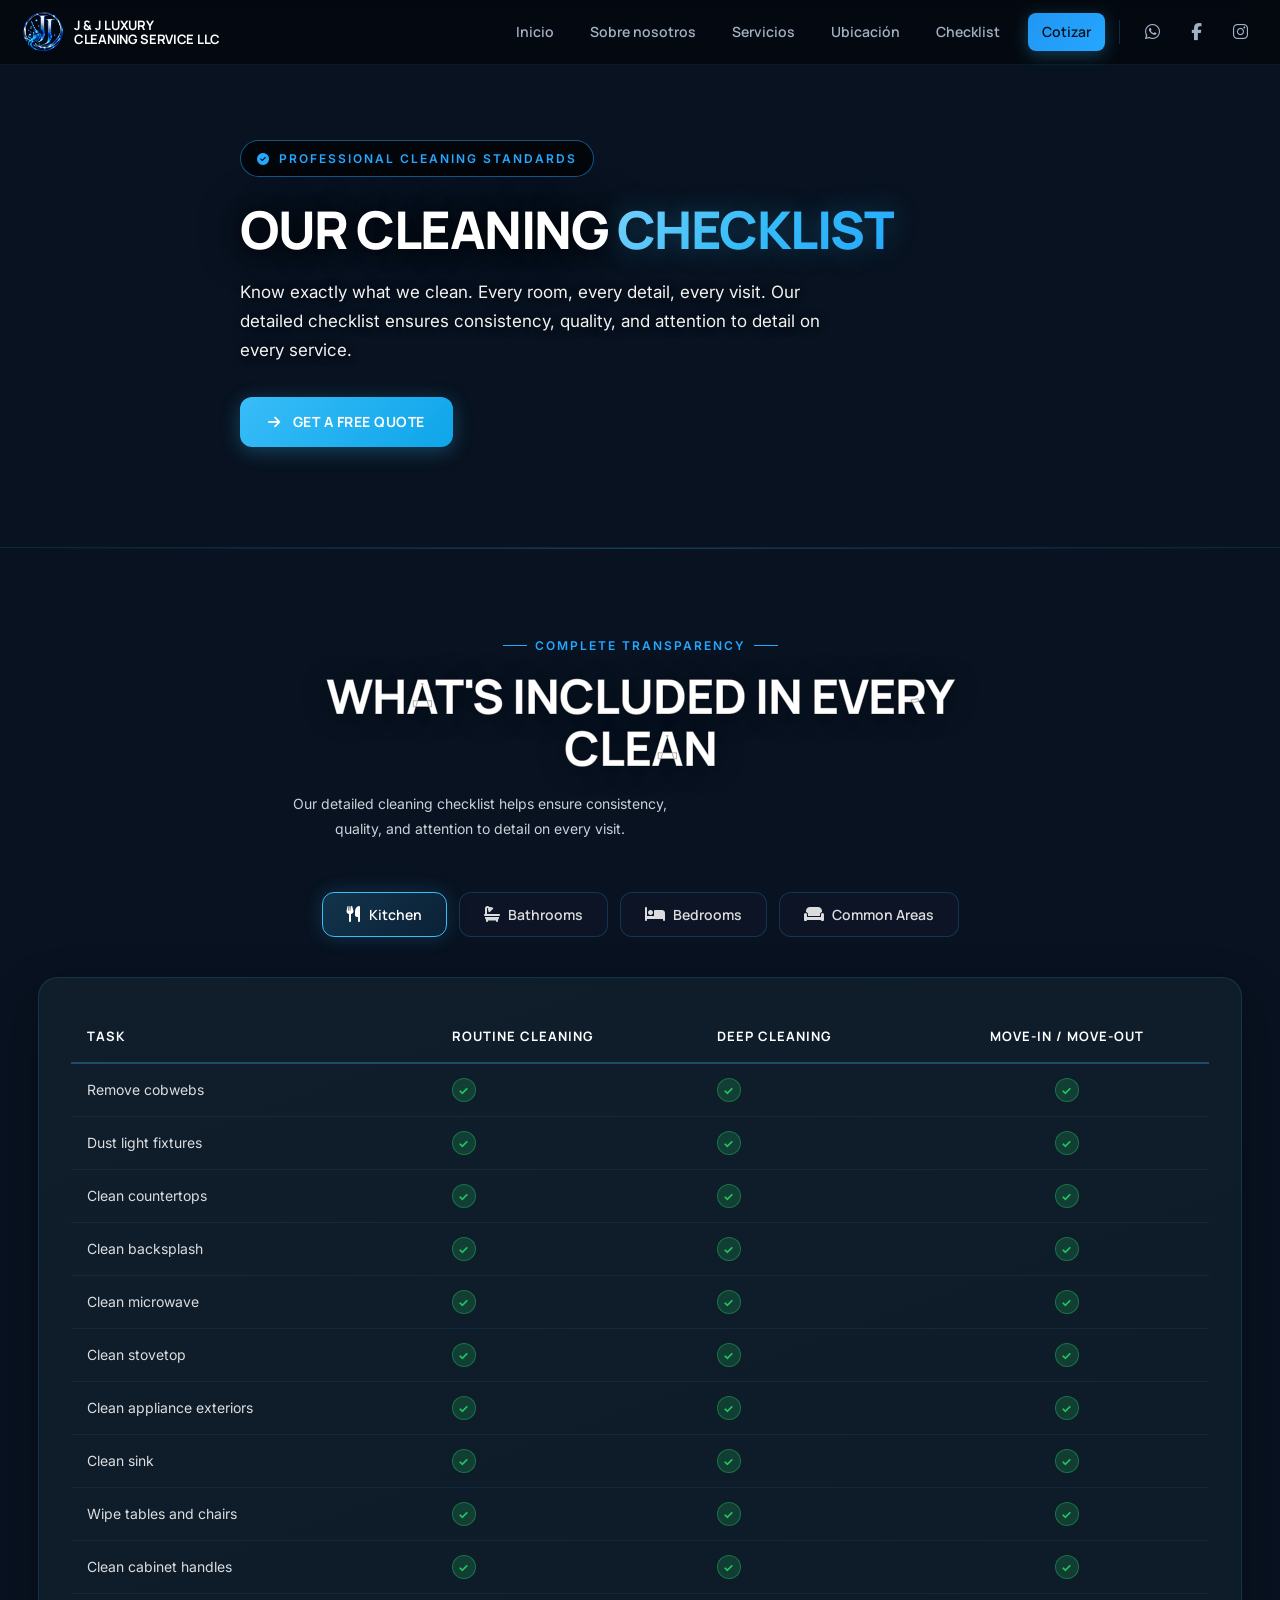
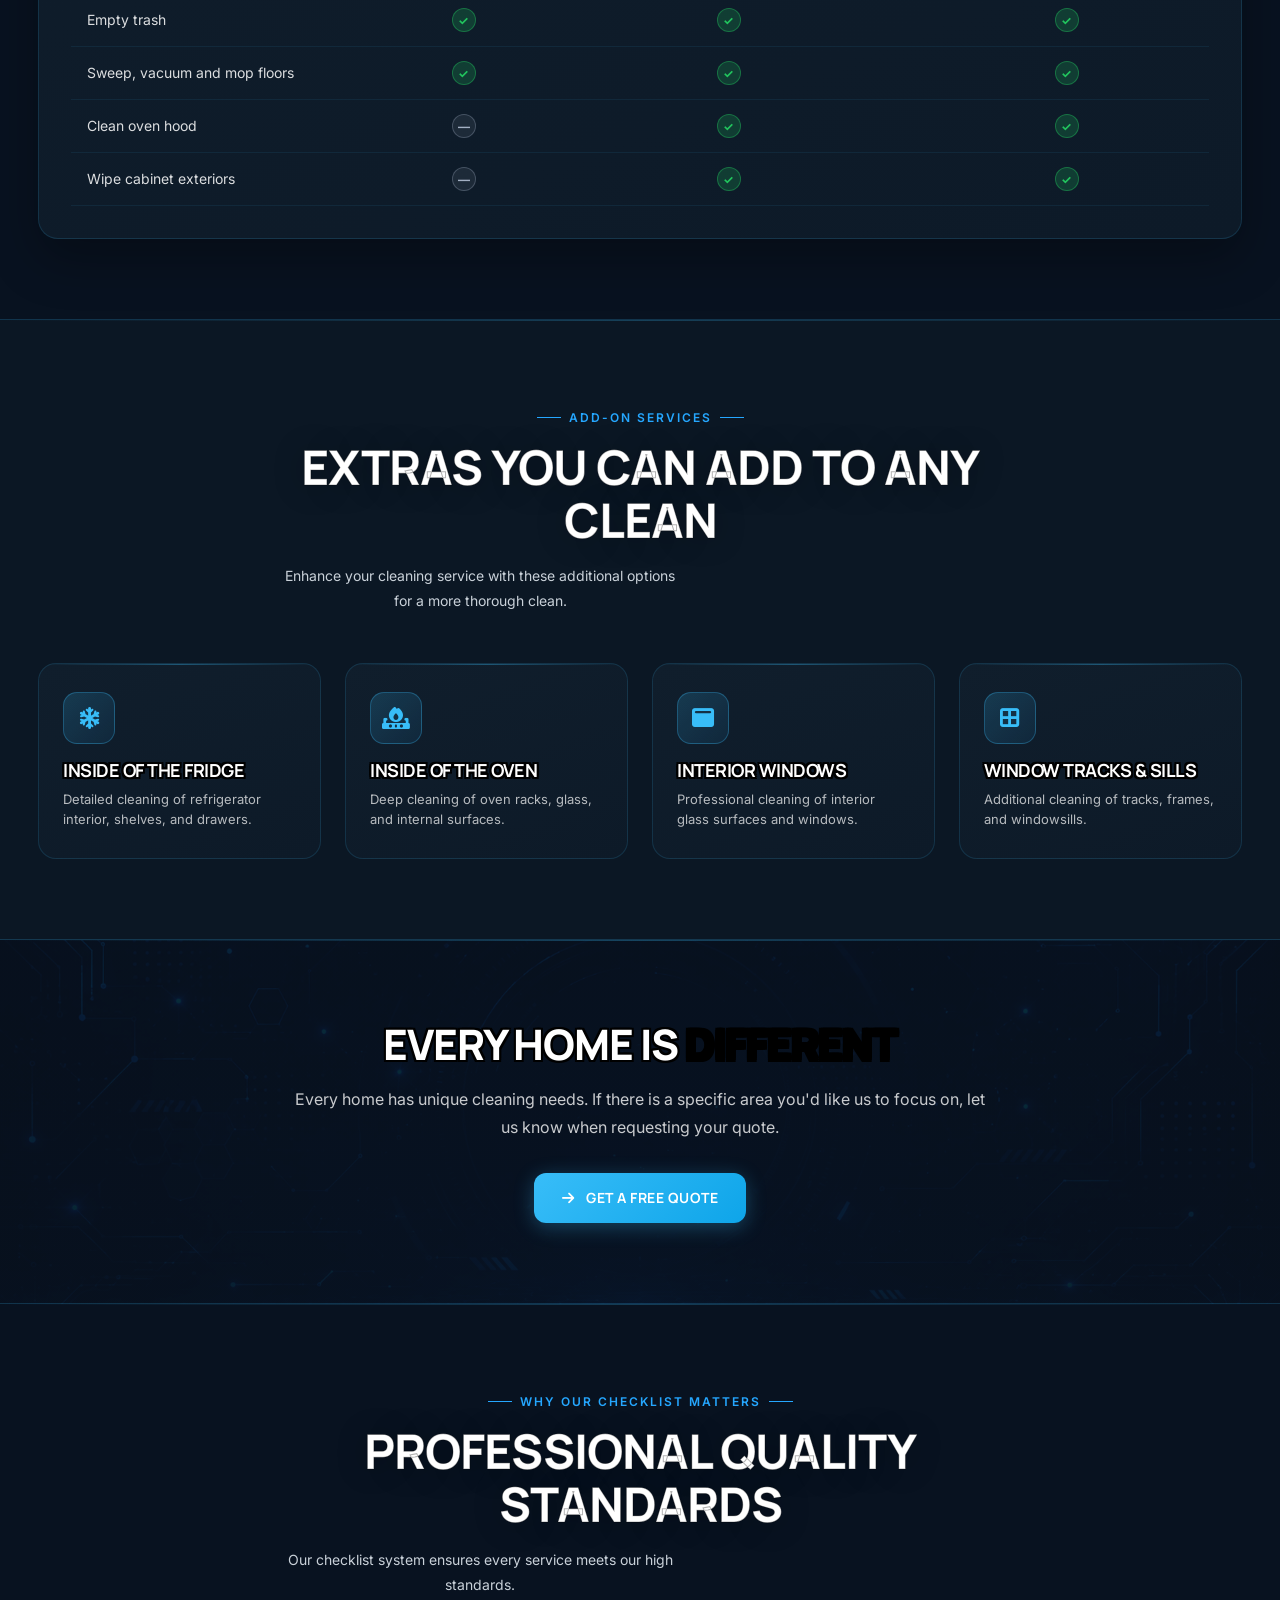
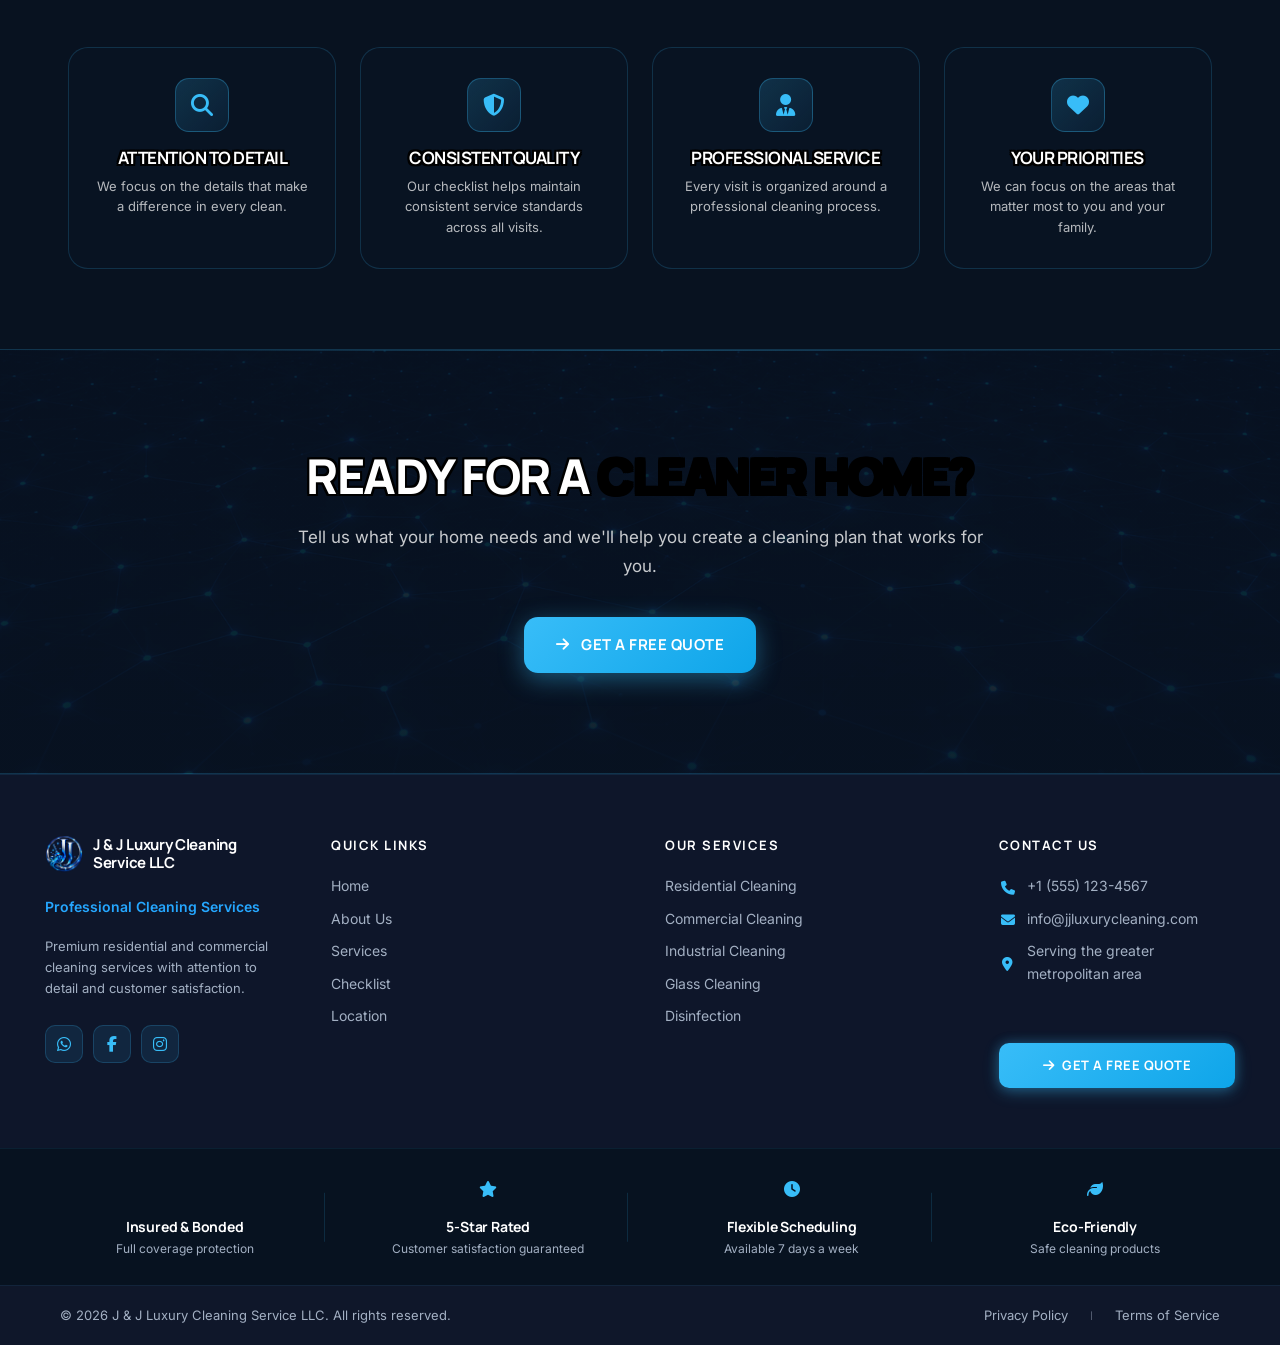
==== checklist.html @ 1abe6be5 "Agregar pagina checklist.html y video de fondo hero" ====
<!DOCTYPE html>
<html lang="es">
<head>
    <meta charset="UTF-8">
    <meta name="viewport" content="width=device-width, initial-scale=1.0">
    <title>Our Cleaning Checklist - J & J Luxury Cleaning Service LLC</title>
    <meta name="description" content="Know exactly what we clean. Every room, every detail, every visit. Professional cleaning checklist for residential and commercial services.">
    <link rel="preconnect" href="https://fonts.googleapis.com">
    <link href="https://fonts.googleapis.com/css2?family=Manrope:wght@400;500;600;700;800&family=Inter:wght@400;500;600;700&display=swap" rel="stylesheet">
    <link rel="stylesheet" href="https://cdnjs.cloudflare.com/ajax/libs/font-awesome/6.5.1/css/all.min.css">
    <link rel="stylesheet" href="styles.css">
    <style>
        :root{
            --bg-main:#081220;
            --bg-sec:#0B1724;
            --bg-card:#101E2C;
            --bg-card2:#132333;
            --blue:#2196F3;
            --blue-bright:#25A7FF;
            --blue-dark:#0D6EFD;
            --blue-hover:#168BE6;
            --green:#22C55E;
            --white:#FFFFFF;
            --text-main:#FFFFFF;
            --text-sec:#A3B0C3;
            --border:rgba(255,255,255,0.08);
        }
        *{margin:0;padding:0;box-sizing:border-box;}
        html{scroll-behavior:smooth;background-color:var(--bg-main);}
        body{
            font-family:'Manrope','Inter',sans-serif;
            background-color:var(--bg-main);
            color:var(--text-main);
            min-height:100vh;
            line-height:1.6;
            overflow-x:hidden;
        }
        a{text-decoration:none;color:inherit;}
        button{font-family:'Manrope',sans-serif;cursor:pointer;border:none;background:none;color:inherit;}
        img{max-width:100%;display:block;}

        .container{width:min(94%, 1250px);margin:0 auto;}

        /* HEADER - Consistent with other pages */
        header{
            position:fixed;top:0;left:0;right:0;z-index:1000;
            background:rgba(0,0,0,.5);
            backdrop-filter:blur(16px);
            -webkit-backdrop-filter:blur(16px);
            border-bottom:1px solid rgba(56,189,248,.1);
        }
        header nav{
            max-width:1180px;margin:0 auto;padding:0 28px;height:56px;
            display:flex;align-items:center;justify-content:space-between;
        }
        .logo{
            font-family:'Manrope',sans-serif;font-weight:700;font-size:16px;color:#fff;
            display:flex;align-items:center;gap:10px;letter-spacing:-0.5px;
            text-transform:uppercase;
        }
        .logo svg{color:#2196F3;}
        .nav-cta{display:flex;align-items:center;gap:24px;}
        .nav-cta a{
            font-family:'Inter',sans-serif;font-size:14px;color:#A3B0C3;
            padding:8px 14px;border-radius:8px;transition:all .25s ease;white-space:nowrap;
        }
        .nav-cta a:hover{color:#fff;background:rgba(56,189,248,.1);}
        .nav-link.nav-cta:hover{
            transform:translateY(-1px);
            box-shadow:0 6px 20px rgba(56,189,248,.5);
            background:linear-gradient(135deg,#7DD3FC 0%,#38BDF8 100%);
        }
        .btn{
            display:inline-flex;align-items:center;justify-content:center;gap:6px;
            padding:10px 20px;border-radius:8px;font-family:'Manrope',sans-serif;
            font-size:14px;font-weight:600;cursor:pointer;transition:all .25s ease;
            border:none;text-decoration:none;
        }
        .header-social{
            display:inline-flex;align-items:center;justify-content:center;
            width:36px;height:36px;color:#A3B0C3;font-size:17px;
            transition:all .3s ease;margin-right:2px;text-decoration:none;
            background:transparent;border:none;
        }
        .header-social:hover{color:#fff;transform:translateY(-2px) scale(1.15);}
        .header-social:has(.fa-whatsapp):hover{color:#25D366;text-shadow:0 0 12px rgba(37,211,102,.6);}
        .header-social:has(.fa-facebook-f):hover{color:#1877F2;text-shadow:0 0 12px rgba(24,119,242,.6);}
        .header-social:has(.fa-instagram):hover{color:#E4405F;text-shadow:0 0 12px rgba(225,48,108,.6);}
        .header-divider{width:1px;height:24px;background:rgba(56,189,248,.2);margin:0 6px;}
        .btn-primary{
            background:linear-gradient(135deg,#2196F3,#25A7FF);
            color:#0B1220;box-shadow:0 4px 16px rgba(56,189,248,.3);
        }
        .btn-primary:hover{transform:translateY(-1px);box-shadow:0 6px 20px rgba(56,189,248,.5);}
        .btn-ghost{background:transparent;color:#A3B0C3;}
        .btn-ghost:hover{color:#fff;background:rgba(56,189,248,.1);}
        .mobile-menu-btn{
            display:none;align-items:center;justify-content:center;
            width:48px;height:48px;min-width:48px;min-height:48px;
            background:rgba(11,18,32,.95);border:1px solid rgba(56,189,248,.35);
            border-radius:10px;color:#fff;cursor:pointer;flex-shrink:0;
            box-shadow:0 4px 14px rgba(0,0,0,.45);
            -webkit-tap-highlight-color:transparent;touch-action:manipulation;
            user-select:none;transition:all .15s ease;position:relative;z-index:1001;
        }
        .mobile-menu-btn:hover{background:rgba(56,189,248,.15);border-color:rgba(56,189,248,.6);}
        .mobile-menu-btn:active{transform:scale(.92);background:rgba(56,189,248,.2);}
        .mobile-menu-btn svg{width:22px;height:22px;transition:transform .2s ease;}
        .mobile-menu-btn.active svg{transform:rotate(90deg);}
        .mobile-social-section{display:none;}

        /* Desktop dropdown */
        .header-desktop-nav .has-dropdown{position:relative;display:flex;align-items:center;}
        .header-desktop-nav .has-dropdown::after{
            content:'';position:absolute;top:100%;left:0;right:0;height:8px;
        }
        .header-desktop-nav .has-dropdown-label{display:inline-flex;align-items:center;gap:4px;}
        .header-desktop-nav .dd-toggle{
            display:none;align-items:center;justify-content:center;
            width:28px;height:28px;flex-shrink:0;
            background:rgba(56,189,248,.08);border:1px solid rgba(56,189,248,.25);
            border-radius:6px;color:#7DD3FC;font-size:10px;cursor:pointer;
            margin-left:2px;transition:all .25s ease;
            -webkit-tap-highlight-color:transparent;padding:0;
        }
        .header-desktop-nav .dd-toggle:hover{background:rgba(56,189,248,.18);border-color:rgba(56,189,248,.5);}
        .header-desktop-nav .dd-toggle .dd-caret{transition:transform .3s cubic-bezier(.2,.9,.3,1.05);display:inline-block;transform-origin:center;}
        .header-desktop-nav .has-dropdown.open .dd-toggle .dd-caret{transform:rotate(180deg);}
        .header-desktop-nav .nav-dropdown{
            position:absolute;top:calc(100% + 8px);left:50%;
            transform:translateX(-50%) translateY(-8px);min-width:220px;
            background:rgba(11,18,32,.97);border:1px solid rgba(56,189,248,.25);
            border-radius:12px;padding:8px;
            box-shadow:0 18px 40px rgba(0,0,0,.55),0 0 0 1px rgba(56,189,248,.08);
            backdrop-filter:blur(16px);-webkit-backdrop-filter:blur(16px);
            display:none;z-index:1100;
        }
        .header-desktop-nav .nav-dropdown::before{
            content:'';position:absolute;top:-6px;left:50%;
            transform:translateX(-50%) rotate(45deg);
            width:10px;height:10px;
            background:rgba(11,18,32,.97);
            border-left:1px solid rgba(56,189,248,.25);
            border-top:1px solid rgba(56,189,248,.25);
        }
        .header-desktop-nav .nav-dropdown a{
            display:flex !important;align-items:center;gap:10px;
            padding:10px 14px !important;border-radius:8px;
            font-family:'Inter',sans-serif;font-size:14px;color:#A3B0C3;
            text-decoration:none;width:100%;text-align:left;
            background:none !important;border:none !important;position:static !important;
            white-space:nowrap;transition:all .2s ease;
        }
        .header-desktop-nav .nav-dropdown a:hover{color:#fff;background:rgba(56,189,248,.1) !important;}
        .header-desktop-nav .has-dropdown:hover .nav-dropdown,
        .header-desktop-nav .has-dropdown:focus-within .nav-dropdown,
        .header-desktop-nav .has-dropdown.open .nav-dropdown{
            display:block;
            animation:navDropdownIn .18s ease forwards;
        }
        @keyframes navDropdownIn{
            from{opacity:0;transform:translateX(-50%) translateY(-10px);}
            to{opacity:1;transform:translateX(-50%) translateY(0);}
        }

        /* HERO SECTION */
        .checklist-hero{
            position:relative;
            padding:140px 0 100px;
            border-bottom:1px solid rgba(56,189,248,.12);
            overflow:hidden;
        }
        .checklist-hero-video{
            position:absolute;
            top:0;
            left:0;
            width:100%;
            height:100%;
            object-fit:cover;
            object-position:center;
            z-index:0;
        }

        @keyframes particleFloat{
            0%,100%{opacity:1;transform:scale(1);}
            50%{opacity:0.7;transform:scale(1.1);}
        }
        .hero-inner{
            position:relative;z-index:2;max-width:800px;
        }
        .hero-badge{
            display:inline-flex;align-items:center;gap:8px;
            font-family:'Inter',sans-serif;font-size:12px;font-weight:600;
            color:#25A7FF;text-transform:uppercase;letter-spacing:2px;
            background:rgba(0,0,0,.7);border:1px solid rgba(37,167,255,.5);
            padding:8px 16px;border-radius:100px;margin-bottom:24px;
            backdrop-filter:blur(10px);
        }
        .hero-title{
            font-family:'Manrope',sans-serif;font-size:clamp(32px,5vw,52px);
            font-weight:800;line-height:1.1;color:#fff;letter-spacing:-1.5px;margin-bottom:20px;
            text-shadow:0 2px 20px rgba(0,0,0,.8), 0 0 40px rgba(0,0,0,.6);
        }
        .hero-title .accent{
            background:linear-gradient(135deg,#7DD3FC 0%, #38BDF8 50%, #25A7FF 100%);
            -webkit-background-clip:text;background-clip:text;
            -webkit-text-fill-color:transparent;color:transparent;
            text-shadow:0 0 30px rgba(56,189,248,.3);
        }
        .hero-lead{
            font-family:'Inter',sans-serif;font-size:17px;color:rgba(255,255,255,.95);
            line-height:1.7;margin-bottom:32px;max-width:600px;
            text-shadow:0 1px 10px rgba(0,0,0,.8);
        }
        .hero-cta{
            display:inline-flex;align-items:center;gap:12px;
            padding:14px 28px;background:linear-gradient(135deg,#38BDF8 0%,#0EA5E9 100%);
            color:#fff;border-radius:12px;font-family:'Manrope',sans-serif;
            font-size:14px;font-weight:700;letter-spacing:.5px;text-transform:uppercase;
            transition:all .3s ease;box-shadow:0 4px 20px rgba(56,189,248,.3);
        }
        .hero-cta:hover{
            transform:translateY(-2px);
            background:linear-gradient(135deg,#7DD3FC 0%,#38BDF8 100%);
            box-shadow:0 8px 30px rgba(56,189,248,.5);
        }

        /* WHAT'S INCLUDED SECTION */
        .included-section{
            padding:80px 0;position:relative;background-color:var(--bg-main);
        }
        .included-section::before{
            content:'';position:absolute;top:0;left:0;right:0;height:1px;
            background:linear-gradient(90deg,transparent,rgba(56,189,248,.25),transparent);
        }
        .section-head{text-align:center;max-width:720px;margin:0 auto 50px;}
        .section-eyebrow{
            display:inline-flex;align-items:center;gap:8px;
            font-family:'Inter',sans-serif;font-size:12px;font-weight:600;
            color:#25A7FF;text-transform:uppercase;letter-spacing:2px;margin-bottom:14px;
        }
        .section-eyebrow::before, .section-eyebrow::after{
            content:'';display:inline-block;width:24px;height:1px;background:#25A7FF;
        }
        .section-title{
            font-family:'Manrope',sans-serif;font-size:clamp(26px,3.5vw,40px);
            font-weight:800;line-height:1.15;color:#fff;letter-spacing:-1px;margin-bottom:14px;
        }
        .section-sub{
            font-family:'Inter',sans-serif;font-size:15.5px;color:rgba(255,255,255,.7);line-height:1.6;
        }

        /* TABS */
        .room-tabs{
            display:flex;gap:12px;justify-content:center;flex-wrap:wrap;margin-bottom:40px;
        }
        .room-tab{
            padding:12px 24px;background:rgba(15,23,42,.6);
            border:1px solid rgba(56,189,248,.2);border-radius:12px;
            color:rgba(255,255,255,.85);font-family:'Manrope',sans-serif;
            font-size:14px;font-weight:600;cursor:pointer;transition:all .3s ease;
            display:flex;align-items:center;gap:8px;
        }
        .room-tab:hover{
            background:rgba(56,189,248,.1);border-color:rgba(56,189,248,.4);
            color:#fff;
        }
        .room-tab.active{
            background:linear-gradient(135deg,rgba(56,189,248,.2),rgba(37,167,255,.1));
            border-color:#38BDF8;color:#fff;
            box-shadow:0 0 20px rgba(56,189,248,.2);
        }
        .room-tab i{font-size:16px;}

        /* CHECKLIST TABLE */
        .checklist-table-container{
            background:linear-gradient(160deg,#101E2C 0%,#0D1A28 100%);
            border:1px solid rgba(56,189,248,.15);border-radius:20px;
            padding:32px;box-shadow:0 20px 50px rgba(0,0,0,.3);
            overflow:hidden;
        }
        .checklist-table{
            width:100%;border-collapse:collapse;
        }
        .checklist-table thead{
            border-bottom:2px solid rgba(56,189,248,.3);
        }
        .checklist-table th{
            padding:16px;text-align:left;font-family:'Manrope',sans-serif;
            font-size:13px;font-weight:700;color:#fff;text-transform:uppercase;
            letter-spacing:1px;
        }
        .checklist-table th:last-child{text-align:center;}
        .checklist-table tbody tr{
            border-bottom:1px solid rgba(56,189,248,.08);
            transition:background .2s ease;
        }
        .checklist-table tbody tr:hover{
            background:rgba(56,189,248,.05);
        }
        .checklist-table tbody tr:last-child{border-bottom:none;}
        .checklist-table td{
            padding:14px 16px;font-family:'Inter',sans-serif;
            font-size:14px;color:rgba(255,255,255,.85);
        }
        .checklist-table td:last-child{text-align:center;}
        .checklist-icon{
            width:24px;height:24px;border-radius:50%;
            display:inline-flex;align-items:center;justify-content:center;
            font-size:12px;font-weight:700;
        }
        .checklist-icon.included{
            background:rgba(34,197,94,.2);color:#22C55E;
            border:1px solid rgba(34,197,94,.4);
        }
        .checklist-icon.not-included{
            background:rgba(163,176,195,.1);color:#A3B0C3;
            border:1px solid rgba(163,176,195,.3);
        }
        .checklist-icon.na{
            background:rgba(56,189,248,.1);color:#38BDF8;
            border:1px solid rgba(56,189,248,.3);
        }

        /* EXTRAS SECTION */
        .extras-section{
            padding:80px 0;background:var(--bg-sec);position:relative;
        }
        .extras-section::before{
            content:'';position:absolute;top:0;left:0;right:0;height:1px;
            background:linear-gradient(90deg,transparent,rgba(56,189,248,.25),transparent);
        }
        .extras-grid{
            display:grid;grid-template-columns:repeat(4,1fr);gap:24px;margin-top:40px;
        }
        .extra-card{
            background:linear-gradient(160deg,#101E2C 0%,#0D1A28 100%);
            border:1px solid rgba(56,189,248,.15);border-radius:18px;
            padding:28px 24px;transition:all .3s ease;
            position:relative;overflow:hidden;
        }
        .extra-card:hover{
            transform:translateY(-4px);border-color:rgba(56,189,248,.4);
            box-shadow:0 20px 50px rgba(0,0,0,.4);
        }
        .extra-card::before{
            content:'';position:absolute;top:0;left:0;right:0;height:1px;
            background:linear-gradient(90deg,transparent,rgba(56,189,248,.6),transparent);
            opacity:.6;transition:opacity .3s ease;
        }
        .extra-card:hover::before{opacity:1;}
        .extra-icon{
            width:52px;height:52px;border-radius:14px;
            display:inline-flex;align-items:center;justify-content:center;
            background:linear-gradient(135deg,rgba(56,189,248,.18),rgba(37,167,255,.08));
            border:1px solid rgba(56,189,248,.3);color:#38BDF8;
            font-size:22px;margin-bottom:18px;
        }
        .extra-title{
            font-family:'Manrope',sans-serif;font-size:18px;font-weight:700;
            color:#fff;margin-bottom:10px;letter-spacing:-0.5px;
        }
        .extra-desc{
            font-family:'Inter',sans-serif;font-size:13px;color:rgba(255,255,255,.7);
            line-height:1.6;
        }

        /* EVERY HOME DIFFERENT SECTION */
        .different-section{
            position:relative;padding:80px 0;
            background:
                linear-gradient(rgba(8,18,32,.88), rgba(8,18,32,.92)),
                url('img/Fondo_Formulario.webp') center/cover no-repeat;
            background-attachment:scroll;
        }
        .different-section::before{
            content:'';position:absolute;top:0;left:0;right:0;height:1px;
            background:linear-gradient(90deg,transparent,rgba(56,189,248,.3),transparent);
        }
        .different-content{
            position:relative;z-index:2;text-align:center;max-width:700px;margin:0 auto;
        }
        .different-title{
            font-family:'Manrope',sans-serif;font-size:clamp(28px,4vw,42px);
            font-weight:800;line-height:1.15;color:#fff;letter-spacing:-1px;margin-bottom:18px;
        }
        .different-title .accent{
            background:linear-gradient(135deg,#7DD3FC 0%, #38BDF8 50%, #25A7FF 100%);
            -webkit-background-clip:text;background-clip:text;
            -webkit-text-fill-color:transparent;color:transparent;
        }
        .different-text{
            font-family:'Inter',sans-serif;font-size:16px;color:rgba(255,255,255,.78);
            line-height:1.7;margin-bottom:32px;
        }

        /* TRUST SECTION */
        .trust-section{
            padding:80px 0;background:var(--bg-main);position:relative;
        }
        .trust-section::before{
            content:'';position:absolute;top:0;left:0;right:0;height:1px;
            background:linear-gradient(90deg,transparent,rgba(56,189,248,.25),transparent);
        }
        .trust-grid{
            display:grid;grid-template-columns:repeat(4,1fr);gap:24px;margin-top:40px;
        }
        .trust-card{
            background:rgba(10,20,38,.55);border:1px solid rgba(56,189,248,.18);
            border-radius:20px;padding:30px 26px;text-align:center;
            transition:all .3s ease;
        }
        .trust-card:hover{
            transform:translateY(-4px);border-color:rgba(56,189,248,.4);
            background:rgba(14,28,52,.72);
            box-shadow:0 20px 50px rgba(0,0,0,.4);
        }
        .trust-icon{
            width:54px;height:54px;border-radius:14px;
            display:inline-flex;align-items:center;justify-content:center;
            background:linear-gradient(135deg,rgba(56,189,248,.18),rgba(37,167,255,.08));
            border:1px solid rgba(56,189,248,.3);color:#38BDF8;
            font-size:22px;margin-bottom:18px;
        }
        .trust-title{
            font-family:'Manrope',sans-serif;font-size:17px;font-weight:700;
            color:#fff;margin-bottom:10px;letter-spacing:-0.5px;
        }
        .trust-desc{
            font-family:'Inter',sans-serif;font-size:13px;color:rgba(255,255,255,.7);
            line-height:1.6;
        }

        /* FINAL CTA SECTION */
        .final-cta-section{
            position:relative;padding:100px 0;
            background:
                linear-gradient(rgba(8,18,32,.88), rgba(8,18,32,.92)),
                url('img/Fondo_Como Funciona.webp') center/cover no-repeat;
            background-attachment:scroll;
        }
        .final-cta-section::before{
            content:'';position:absolute;top:0;left:0;right:0;height:1px;
            background:linear-gradient(90deg,transparent,rgba(56,189,248,.3),transparent);
        }
        .final-cta-content{
            position:relative;z-index:2;text-align:center;max-width:700px;margin:0 auto;
        }
        .final-cta-title{
            font-family:'Manrope',sans-serif;font-size:clamp(32px,5vw,48px);
            font-weight:800;line-height:1.1;color:#fff;letter-spacing:-1.5px;margin-bottom:20px;
        }
        .final-cta-title .accent{
            background:linear-gradient(135deg,#7DD3FC 0%, #38BDF8 50%, #25A7FF 100%);
            -webkit-background-clip:text;background-clip:text;
            -webkit-text-fill-color:transparent;color:transparent;
        }
        .final-cta-text{
            font-family:'Inter',sans-serif;font-size:17px;color:rgba(255,255,255,.78);
            line-height:1.7;margin-bottom:36px;
        }
        .final-cta-btn{
            display:inline-flex;align-items:center;gap:12px;
            padding:16px 32px;background:linear-gradient(135deg,#38BDF8 0%,#0EA5E9 100%);
            color:#fff;border-radius:14px;font-family:'Manrope',sans-serif;
            font-size:15px;font-weight:700;letter-spacing:.5px;text-transform:uppercase;
            transition:all .3s ease;box-shadow:0 6px 24px rgba(56,189,248,.4);
        }
        .final-cta-btn:hover{
            transform:translateY(-2px);
            background:linear-gradient(135deg,#7DD3FC 0%,#38BDF8 100%);
            box-shadow:0 10px 40px rgba(56,189,248,.6);
        }

        /* FOOTER - From ubicacion.html */
        .main-footer{
            background:rgba(15,23,42,.98);padding:60px 0;
            border-top:1px solid rgba(56,189,248,.1);width:100%;box-sizing:border-box;
        }
        .footer-grid{
            display:grid;grid-template-columns:1.25fr 1.5fr 1.5fr 1.25fr;
            gap:50px;width:100%;max-width:1250px;margin:0 auto;padding:0 30px;box-sizing:border-box;
        }
        .footer-column{display:flex;flex-direction:column;gap:14px;}
        .footer-logo{display:flex;align-items:center;gap:10px;margin-bottom:8px;}
        .footer-logo svg{color:#38BDF8;flex-shrink:0;}
        .footer-logo .brand-logo-img{height:38px;width:auto;max-width:48px;object-fit:contain;flex-shrink:0;display:block;}
        .footer-logo span{
            font-family:'Manrope',sans-serif;font-size:15px;font-weight:700;
            color:#fff;letter-spacing:-0.3px;line-height:1.15;
        }
        .footer-tagline{
            font-family:'Inter',sans-serif;font-size:14px;font-weight:600;
            color:var(--blue-bright);margin-bottom:4px;
        }
        .footer-description{
            font-family:'Inter',sans-serif;font-size:13px;color:#A3B0C3;
            line-height:1.6;margin-bottom:8px;
        }
        .footer-social{display:flex;gap:10px;margin-top:4px;}
        .footer-social a{
            display:flex;align-items:center;justify-content:center;
            width:38px;height:38px;border-radius:10px;background:rgba(56,189,248,.1);
            color:#38BDF8;font-size:16px;transition:all .25s ease;
        }
        .footer-social a:hover{background:rgba(56,189,248,.2);transform:translateY(-2px);}
        .footer-title{
            font-family:'Manrope',sans-serif;font-size:13px;font-weight:700;color:#fff;
            text-transform:uppercase;letter-spacing:1.5px;margin-bottom:6px;
        }
        .footer-links{list-style:none;padding:0;margin:0;}
        .footer-links li{margin-bottom:10px;}
        .footer-links a{
            font-family:'Inter',sans-serif;font-size:14px;color:#A3B0C3;
            transition:color .2s ease;
        }
        .footer-links a:hover{color:#38BDF8;}
        .footer-contact{list-style:none;padding:0;margin:0 0 16px 0;}
        .footer-contact li{
            display:flex;align-items:center;gap:10px;margin-bottom:10px;font-size:14px;
        }
        .footer-contact i{color:#38BDF8;font-size:14px;width:18px;text-align:center;}
        .footer-contact a, .footer-contact span{
            font-family:'Inter',sans-serif;font-size:14px;color:#A3B0C3;
            transition:color .2s ease;
        }
        .footer-contact a:hover{color:#38BDF8;}
        .btn-footer-cta{
            display:inline-flex;align-items:center;justify-content:center;gap:8px;
            padding:12px 24px;background:linear-gradient(135deg,#38BDF8 0%,#0EA5E9 100%);
            color:#fff;border-radius:10px;font-family:'Manrope',sans-serif;
            font-size:13px;font-weight:700;letter-spacing:.5px;text-transform:uppercase;
            transition:all .3s ease;box-shadow:0 4px 16px rgba(56,189,248,.3),0 0 12px rgba(56,189,248,.25);
            text-decoration:none;margin-top:18px;
        }
        .btn-footer-cta:hover{
            transform:translateY(-2px);
            background:linear-gradient(135deg,#7DD3FC 0%,#38BDF8 100%);
            box-shadow:0 8px 24px rgba(56,189,248,.5),0 0 20px rgba(56,189,248,.4);
        }
        .footer-trust{
            background:rgba(8,18,32,.95);border-top:1px solid rgba(56,189,248,.08);padding:28px 0;
        }
        .trust-grid{
            display:grid;grid-template-columns:repeat(4,1fr);gap:24px;
            max-width:1250px;margin:0 auto;padding:0 30px;
        }
        .trust-item{
            display:flex;align-items:center;gap:14px;position:relative;padding:0 12px;
        }
        .trust-item:not(:last-child)::after{
            content:'';position:absolute;right:0;top:50%;transform:translateY(-50%);
            width:1px;height:60%;background:rgba(56,189,248,.15);
        }
        .trust-item:hover{opacity:0.9;}
        .trust-icon-footer{flex-shrink:0;color:#38BDF8;}
        .trust-icon-footer svg{width:36px;height:36px;}
        .trust-content{flex:1;min-width:0;}
        .trust-content h4{
            font-family:'Manrope',sans-serif;font-size:14px;font-weight:700;color:#fff;margin-bottom:2px;
        }
        .trust-content p{
            font-family:'Inter',sans-serif;font-size:12px;color:#A3B0C3;line-height:1.4;
        }
        .footer-bottom{
            background:rgba(15,23,42,1);border-top:1px solid rgba(56,189,248,.08);padding:18px 30px;
        }
        .footer-bottom-content{
            display:flex;align-items:center;justify-content:space-between;
            max-width:1250px;margin:0 auto;flex-wrap:wrap;gap:12px;
        }
        .footer-copyright{
            font-family:'Inter',sans-serif;font-size:13px;color:#A3B0C3;
        }
        .footer-bottom-links{display:flex;align-items:center;gap:8px;}
        .footer-bottom-links a{
            font-family:'Inter',sans-serif;font-size:13px;color:#A3B0C3;
            transition:color .2s ease;
        }
        .footer-bottom-links a:hover{color:#38BDF8;}
        .footer-separator{color:rgba(163,176,195,.5);font-size:12px;}

        /* RESPONSIVE */
        @media (max-width:900px){
            .header-social,.header-divider{display:none;}
            .nav-cta{
                display:none;position:absolute;top:56px;left:0;right:0;
                background:rgba(5,6,8,.98);backdrop-filter:blur(20px);
                -webkit-backdrop-filter:blur(20px);flex-direction:column;align-items:stretch;
                padding:16px 20px;gap:8px;border-bottom:1px solid rgba(255,255,255,0.08);z-index:999;
            }
            .nav-cta.open{display:flex;}
            .nav-cta a{padding:14px 16px;width:100%;text-align:center;border-radius:8px;}
            .nav-cta{align-items:center;}
            .nav-cta .btn-primary{width:fit-content;margin:0 auto;}
            .has-dropdown{width:100%;}
            .has-dropdown .btn{width:100%;justify-content:center;gap:8px;}
            .has-dropdown .btn .dd-caret{margin-left:0 !important;}
            .nav-dropdown{
                position:static !important;transform:none !important;
                background:rgba(5,6,8,.6) !important;border:1px solid rgba(56,189,248,.15) !important;
                box-shadow:none !important;border-radius:10px !important;margin:4px 0 6px !important;
                min-width:0 !important;padding:6px !important;display:none;animation:none !important;width:100% !important;
            }
            .nav-dropdown::before{display:none !important;}
            .has-dropdown.open .nav-dropdown{display:block;}
            .nav-dropdown a{justify-content:center !important;text-align:center !important;}
            .mobile-menu-btn{display:flex;}
            .mobile-social-section{
                display:flex;flex-direction:column;align-items:center;gap:12px;
                margin-top:8px;padding:16px 12px;background:rgba(56,189,248,.04);
                border:1px solid rgba(56,189,248,.12);border-radius:12px;
            }
            .mobile-social-label{
                font-family:'Manrope',sans-serif;font-size:12px;font-weight:600;
                color:rgba(255,255,255,.7);letter-spacing:1.5px;text-transform:uppercase;
                display:flex;align-items:center;gap:8px;
            }
            .mobile-social-label::after{
                content:'';display:inline-block;width:24px;height:2px;
                background:linear-gradient(90deg,transparent,#38BDF8,transparent);margin-left:8px;vertical-align:middle;
            }
            .mobile-social-icons{display:flex;gap:12px;}
            .mobile-social{
                display:flex;align-items:center;justify-content:center;
                width:46px;height:46px;border-radius:50%;background:rgba(15,23,42,.6);
                border:1px solid rgba(56,189,248,.4);color:#fff;font-size:17px;
                transition:all .2s ease;text-decoration:none;
                -webkit-tap-highlight-color:transparent;touch-action:manipulation;
            }
            .mobile-social:hover{
                transform:scale(1.08);border-color:#38BDF8;box-shadow:0 0 14px rgba(56,189,248,.5);
            }
            .mobile-social:active{transform:scale(.95);}
            .mobile-social:has(.fa-whatsapp):hover{
                background:rgba(37,211,102,.2);color:#25D366;border-color:#25D366;
            }
            .mobile-social:has(.fa-facebook-f):hover{
                background:rgba(24,119,242,.2);color:#1877F2;border-color:#1877F2;
            }
            .mobile-social:has(.fa-instagram):hover{
                background:rgba(225,48,108,.2);color:#E4405F;border-color:#E4405F;
            }
            .nav-cta .header-social,.nav-cta .header-divider{display:none;}
        }

        /* Mobile Menu Overlay */
        .mobile-menu-overlay{
            position:fixed;top:0;left:0;width:100vw;height:100vh;height:100dvh;
            background:url('img/Fondo_Menu.webp') no-repeat center center / cover;
            backdrop-filter:blur(18px);-webkit-backdrop-filter:blur(18px);
            z-index:9999;display:none;align-items:flex-start;justify-content:center;
            overflow-y:auto;animation:mobileMenuFade .35s ease;
        }
        .mobile-menu-overlay[aria-hidden="false"],
        .mobile-menu-overlay.open{display:flex;}
        @keyframes mobileMenuFade{from{opacity:0}to{opacity:1}}
        
        .mobile-menu-close{
            position:fixed;top:16px;right:16px;z-index:10000;
            width:48px;height:48px;display:none;align-items:center;justify-content:center;
            background:rgba(11,18,32,.85);border:1px solid rgba(56,189,248,.45);border-radius:50%;
            color:#fff;cursor:pointer;backdrop-filter:blur(10px);-webkit-backdrop-filter:blur(10px);
            box-shadow:0 4px 18px rgba(0,0,0,.5),0 0 14px rgba(56,189,248,.25);
            transition:all .25s ease;font-size:20px;padding:0;line-height:1;
        }
        .mobile-menu-overlay[aria-hidden="false"] .mobile-menu-close,
        .mobile-menu-overlay.open .mobile-menu-close{display:flex;}
        .mobile-menu-close:hover{
            background:rgba(56,189,248,.2);border-color:rgba(56,189,248,.8);transform:rotate(90deg);
        }
        
        .mobile-menu-content{
            display:flex !important;flex-direction:column !important;
            align-items:center !important;justify-content:flex-start !important;
            gap:16px !important;width:100% !important;max-width:460px !important;
            height:auto !important;min-height:100% !important;padding:60px 20px 30px 20px !important;
            margin:0 auto !important;box-sizing:border-box !important;overflow-y:auto !important;
            position:relative !important;
        }
        
        .mobile-menu-header{
            display:flex;flex-direction:column;align-items:center;gap:10px;
            text-align:center;width:100%;
        }
        .mobile-menu-header .menu-logo,
        .mobile-menu-header img.menu-logo{
            width:62px;height:62px;border-radius:16px;
            background:rgba(11,18,32,.7);border:1px solid rgba(56,189,248,.4);
            box-shadow:0 0 24px rgba(56,189,248,.3),inset 0 0 18px rgba(56,189,248,.12);
            padding:6px;object-fit:contain;
        }
        .mobile-menu-header h3{
            margin:0;font-family:'Manrope',sans-serif;font-size:14px;font-weight:800;
            color:#fff;letter-spacing:.5px;text-transform:uppercase;
            text-shadow:0 0 16px rgba(56,189,248,.35);
        }
        .mobile-menu-header span{
            font-family:'Inter',sans-serif;font-size:11px;font-weight:500;
            color:rgba(56,189,248,.85);letter-spacing:1.8px;text-transform:uppercase;
        }
        
        .mobile-menu-nav{
            display:flex;flex-direction:column;gap:12px;width:100%;max-width:320px;align-items:center;
            list-style:none;padding:0;
        }
        
        .menu-btn,
        .mobile-menu-link{
            display:flex;align-items:center;justify-content:center;gap:12px;
            padding:14px 18px;width:100%;
            font-family:'Manrope',sans-serif;font-size:15px;font-weight:600;color:rgba(255,255,255,.92);
            text-decoration:none;text-transform:uppercase;letter-spacing:1.2px;
            background:rgba(15,23,42,.55);border:1px solid rgba(56,189,248,.18);border-radius:14px;
            transition:all .25s ease;box-shadow:inset 0 1px 0 rgba(255,255,255,.04);
        }
        .menu-btn i,
        .mobile-menu-link i{color:rgba(56,189,248,.85);font-size:15px;width:18px;text-align:center;transition:all .25s ease;}
        .menu-btn:hover,.menu-btn:active,
        .mobile-menu-link:hover,.mobile-menu-link:active{
            color:#fff;background:rgba(56,189,248,.14);border-color:rgba(56,189,248,.65);
            box-shadow:0 0 0 1px rgba(56,189,248,.4),0 0 26px rgba(56,189,248,.35),inset 0 0 18px rgba(56,189,248,.18);
            text-shadow:0 0 12px rgba(56,189,248,.55);
        }
        .menu-btn:hover i,.menu-btn:active i,
        .mobile-menu-link:hover i,.mobile-menu-link:active i{color:#7DD3FC;text-shadow:0 0 10px rgba(56,189,248,.7);}
        
        .services-accordion-wrapper,
        .mobile-menu-services{
            display:flex;gap:8px;width:100%;justify-content:center;align-items:stretch;
        }
        .services-accordion-wrapper .service-link,
        .services-accordion-wrapper .menu-btn,
        .mobile-menu-services .mobile-menu-link{flex:1;}
        .services-accordion-wrapper .accordion-toggle-btn,
        .mobile-menu-services-toggle{
            flex-shrink:0;width:48px;display:flex;align-items:center;justify-content:center;padding:0;
            background:rgba(15,23,42,.55);border:1px solid rgba(56,189,248,.3);border-radius:14px;
            color:rgba(125,211,252,.9);cursor:pointer;font-size:13px;transition:all .25s ease;
        }
        .services-accordion-wrapper .accordion-toggle-btn i,
        .mobile-menu-services-toggle i{transition:transform .3s ease;}
        .services-accordion-wrapper .accordion-toggle-btn[aria-expanded="true"] i,
        .mobile-menu-services-toggle[aria-expanded="true"] i{transform:rotate(180deg);}
        .services-accordion-wrapper .accordion-toggle-btn:hover,
        .mobile-menu-services-toggle:hover{background:rgba(56,189,248,.18);border-color:rgba(56,189,248,.7);color:#fff;box-shadow:0 0 18px rgba(56,189,248,.4);}
        
        .services-dropdown,
        .mobile-menu-sublist{
            list-style:none;padding:6px;display:none;flex-direction:column;gap:4px;width:100%;
            background:rgba(5,8,15,.45);border:1px solid rgba(56,189,248,.1);border-radius:12px;
        }
        .services-dropdown.open,
        .mobile-menu-sublist.open{display:flex;}
        .services-dropdown a,
        .mobile-menu-sublist a{
            display:flex;align-items:center;gap:10px;padding:11px 14px;font-family:'Inter',sans-serif;font-size:13px;
            color:rgba(255,255,255,.85);text-decoration:none;background:transparent;border:1px solid transparent;border-radius:10px;
            letter-spacing:.8px;transition:all .2s ease;
        }
        .services-dropdown a:hover,
        .mobile-menu-sublist a:hover{background:rgba(56,189,248,.1);border-color:rgba(56,189,248,.35);color:#fff;}
        .services-dropdown a i,
        .mobile-menu-sublist a i{color:rgba(56,189,248,.85);font-size:13px;}
        
        .mobile-menu-cta{
            display:flex;align-items:center;justify-content:center;width:100%;max-width:320px;margin-top:8px !important;
        }
        .btn-cotizar-mobile,
        .mobile-menu-cta a{
            display:flex;align-items:center;justify-content:center;gap:10px;
            width:100%;padding:16px 36px;background:linear-gradient(135deg,#0EA5E9 0%,#2563EB 100%);
            color:#fff;font-family:'Manrope',sans-serif;font-size:14px;font-weight:800;
            letter-spacing:1.5px;text-transform:uppercase;border:none;border-radius:999px;cursor:pointer;
            text-decoration:none;box-shadow:0 8px 26px rgba(14,165,233,.45),0 0 0 1px rgba(56,189,248,.55),inset 0 1px 0 rgba(255,255,255,.25);
            transition:all .25s ease;text-shadow:0 1px 1px rgba(0,0,0,.25);
        }
        .btn-cotizar-mobile:hover,
        .mobile-menu-cta a:hover{transform:translateY(-2px);background:linear-gradient(135deg,#38BDF8 0%,#0EA5E9 100%);box-shadow:0 12px 32px rgba(14,165,233,.65),0 0 0 1px rgba(125,211,252,.85),0 0 36px rgba(56,189,248,.55),inset 0 1px 0 rgba(255,255,255,.35);}
        
        .mobile-menu-divider{width:60%;height:1px;background:linear-gradient(90deg,transparent,rgba(56,189,248,.55),transparent);margin:6px auto 10px;box-shadow:0 0 8px rgba(56,189,248,.4);}
        
        .mobile-menu-footer{
            display:flex;flex-direction:column;align-items:center;gap:8px;
            width:100%;max-width:320px;margin-top:15px !important;
        }
        .mobile-menu-footer p,
        .mobile-menu-socials-label{font-family:'Manrope',sans-serif;font-size:11px;font-weight:700;color:rgba(125,211,252,.85);letter-spacing:2.5px;text-transform:uppercase;text-shadow:0 0 12px rgba(56,189,248,.45);margin:0;}
        .social-icons,
        .mobile-menu-socials-icons{display:flex;gap:14px;}
        .social-icons a,
        .mobile-menu-socials-icons a{
            width:48px;height:48px;border-radius:50%;background:rgba(15,23,42,.6);
            border:1px solid rgba(56,189,248,.4);color:#fff;font-size:17px;display:flex;align-items:center;justify-content:center;
            text-decoration:none;transition:all .25s ease;box-shadow:0 0 0 1px rgba(56,189,248,.1);position:static !important;
        }
        .social-icons a:hover,
        .mobile-menu-socials-icons a:hover{transform:translateY(-3px) scale(1.06);border-color:rgba(56,189,248,.85);box-shadow:0 6px 18px rgba(0,0,0,.5),0 0 22px rgba(56,189,248,.55);color:#7DD3FC;}
        .social-icons a:has(.fa-whatsapp):hover,
        .mobile-menu-socials-icons a:has(.fa-whatsapp):hover{border-color:#25D366;box-shadow:0 6px 18px rgba(0,0,0,.5),0 0 22px rgba(37,211,102,.55);color:#25D366;}
        .social-icons a:has(.fa-facebook-f):hover,
        .mobile-menu-socials-icons a:has(.fa-facebook-f):hover{border-color:#1877F2;box-shadow:0 6px 18px rgba(0,0,0,.5),0 0 22px rgba(24,119,242,.55);color:#1877F2;}
        .social-icons a:has(.fa-instagram):hover,
        .mobile-menu-socials-icons a:has(.fa-instagram):hover{border-color:#E4405F;box-shadow:0 6px 18px rgba(0,0,0,.5),0 0 22px rgba(225,48,108,.55);color:#E4405F;}

        @media (max-width:768px){
            .room-tabs{flex-direction:column;align-items:stretch;}
            .room-tab{width:100%;justify-content:center;}
            .checklist-table-container{padding:20px;overflow-x:auto;}
            .checklist-table{min-width:600px;}
            .extras-grid{grid-template-columns:repeat(2,1fr);gap:16px;}
            .trust-grid{grid-template-columns:repeat(2,1fr);gap:20px;}
            .footer-grid{grid-template-columns:repeat(2,minmax(0,1fr));gap:36px;}
            .trust-grid{grid-template-columns:repeat(2,1fr);gap:20px;}
            .trust-item{padding:0;}
            .trust-item:not(:last-child)::after{display:none;}
        }

        @media (max-width:480px){
            .extras-grid{grid-template-columns:1fr;gap:16px;}
            .trust-grid{grid-template-columns:1fr;gap:18px;}
            .main-footer{padding:40px 0;}
            .footer-grid{grid-template-columns:1fr;gap:28px;}
            .footer-bottom-content{flex-direction:column;text-align:center;}
            .footer-bottom-links{justify-content:center;}
            .footer-grid,.trust-grid,.footer-bottom-content{padding:0 20px;}
            .footer-logo span{font-size:13px;line-height:1.15;}
            .footer-title{font-size:16px;}
            .footer-links a,.footer-contact a,.footer-contact span{font-size:14px;}
            .btn-footer-cta{width:100%;}
        }
    </style>
</head>
<body>

<header class="site-header">
  <nav class="header-nav">
    <a href="index.html" class="brand">
      <img src="img/Logo.png" alt="J & J Luxury Cleaning Service LLC" class="brand-logo-img">
      <span class="brand-text">J & J Luxury<br>Cleaning Service LLC</span>
    </a>

    <div class="header-desktop-nav">
      <a href="index.html" class="nav-link">Inicio</a>
      <a href="nosotros.html" class="nav-link">Sobre nosotros</a>
      <div class="has-dropdown" id="serviciosDropdown">
        <a href="servicios.html" class="nav-link has-dropdown-label" aria-expanded="false">Servicios</a>
        <button class="dd-toggle" type="button" aria-label="Ver servicios" aria-expanded="false">
          <i class="fa-solid fa-chevron-down dd-caret"></i>
        </button>
        <div class="nav-dropdown">
          <a href="servicios.html#residencial"><i class="fa-solid fa-house"></i> Limpieza Residencial</a>
          <a href="servicios.html#comercial"><i class="fa-solid fa-building"></i> Limpieza Comercial</a>
          <a href="servicios.html#industrial"><i class="fa-solid fa-industry"></i> Limpieza Industrial</a>
          <a href="servicios.html#vidrios"><i class="fa-solid fa-window-maximize"></i> Limpieza de Vidrios</a>
          <a href="servicios.html#desinfeccion"><i class="fa-solid fa-spray-can-sparkles"></i> Desinfección</a>
          <a href="servicios.html#mantenimiento"><i class="fa-solid fa-screwdriver-wrench"></i> Mantenimiento</a>
        </div>
      </div>
      <a href="ubicacion.html" class="nav-link">Ubicación</a>
      <a href="checklist.html" class="nav-link">Checklist</a>
      <a href="index.html#contacto" class="nav-link nav-cta">Cotizar</a>
      <span class="nav-divider"></span>
      <a class="nav-social" href="https://wa.me/5215512345678" target="_blank" aria-label="WhatsApp"><i class="fa-brands fa-whatsapp"></i></a>
      <a class="nav-social" href="https://www.facebook.com/" target="_blank" aria-label="Facebook"><i class="fa-brands fa-facebook-f"></i></a>
      <a class="nav-social" href="https://www.instagram.com/" target="_blank" aria-label="Instagram"><i class="fa-brands fa-instagram"></i></a>
    </div>

    <button class="menu-toggle" type="button" aria-label="Abrir menú" id="menuToggleBtn" aria-expanded="false">
      <span class="menu-toggle-bar"></span>
      <span class="menu-toggle-bar"></span>
      <span class="menu-toggle-bar"></span>
    </button>
  </nav>

  <div class="mobile-menu-overlay" id="mobileMenu" aria-hidden="true">
    <video class="mobile-menu-video" autoplay muted loop playsinline preload="auto" aria-hidden="true">
      <source src="videos/Fondo_Menu.mp4" type="video/mp4">
    </video>
    <button class="mobile-menu-close" type="button" aria-label="Cerrar menú" id="mobileMenuClose">
      <i class="fa-solid fa-xmark"></i>
    </button>
    <div class="mobile-menu-content">
      <div class="mobile-menu-header">
        <img src="img/Logo.png" alt="J & J Luxury Cleaning Service LLC" class="menu-logo">
        <h3>J &amp; J LUXURY CLEANING</h3>
        <span>MENÚ PREMIUM</span>
      </div>
      <nav class="mobile-menu-nav">
        <a href="index.html" class="menu-btn"><i class="fa-solid fa-house"></i> INICIO</a>
        <a href="nosotros.html" class="menu-btn"><i class="fa-regular fa-circle-user"></i> SOBRE NOSOTROS</a>
        <div class="services-accordion-wrapper">
          <a href="servicios.html" class="menu-btn service-link"><i class="fa-solid fa-broom"></i> SERVICIOS</a>
          <button class="accordion-toggle-btn" type="button" id="toggleServices" aria-label="Ver subcategorías" aria-expanded="false"><i class="fa-solid fa-chevron-down"></i></button>
        </div>
        <div class="services-dropdown" id="servicesDropdown">
          <a href="servicios.html#residencial"><i class="fa-solid fa-house"></i> Limpieza Residencial</a>
          <a href="servicios.html#comercial"><i class="fa-solid fa-building"></i> Limpieza Comercial</a>
          <a href="servicios.html#industrial"><i class="fa-solid fa-industry"></i> Limpieza Industrial</a>
          <a href="servicios.html#vidrios"><i class="fa-solid fa-window-maximize"></i> Limpieza de Vidrios</a>
          <a href="servicios.html#desinfeccion"><i class="fa-solid fa-spray-can-sparkles"></i> Desinfección</a>
          <a href="servicios.html#mantenimiento"><i class="fa-solid fa-screwdriver-wrench"></i> Mantenimiento</a>
        </div>
        <a href="ubicacion.html" class="menu-btn"><i class="fa-solid fa-location-dot"></i> UBICACIÓN</a>
        <a href="checklist.html" class="menu-btn"><i class="fa-solid fa-clipboard-check"></i> CHECKLIST</a>
      </nav>
      <div class="mobile-menu-cta">
        <a href="index.html#contacto" class="btn-cotizar-mobile"><i class="fa-brands fa-whatsapp"></i> COTIZAR AHORA</a>
      </div>
      <div class="mobile-menu-divider"></div>
      <div class="mobile-menu-footer">
        <p>SÍGUENOS</p>
        <div class="social-icons">
          <a href="https://wa.me/5215512345678" target="_blank" aria-label="WhatsApp"><i class="fa-brands fa-whatsapp"></i></a>
          <a href="https://www.facebook.com/" target="_blank" aria-label="Facebook"><i class="fa-brands fa-facebook-f"></i></a>
          <a href="https://www.instagram.com/" target="_blank" aria-label="Instagram"><i class="fa-brands fa-instagram"></i></a>
        </div>
      </div>
    </div>
  </div>
</header>

<main>
    <!-- HERO SECTION -->
    <section class="checklist-hero">
        <video class="checklist-hero-video" autoplay muted loop playsinline preload="auto" aria-hidden="true">
            <source src="videos/Fondo_Hero_Checklist.mp4" type="video/mp4">
        </video>
        <div class="container hero-inner">
            <div class="hero-badge">
                <i class="fa-solid fa-check-circle"></i>
                Professional Cleaning Standards
            </div>
            <h1 class="hero-title">Our Cleaning <span class="accent">Checklist</span></h1>
            <p class="hero-lead">Know exactly what we clean. Every room, every detail, every visit. Our detailed checklist ensures consistency, quality, and attention to detail on every service.</p>
            <a href="index.html#contacto" class="hero-cta">
                <i class="fa-solid fa-arrow-right"></i>
                Get a Free Quote
            </a>
        </div>
    </section>

    <!-- WHAT'S INCLUDED SECTION -->
    <section class="included-section">
        <div class="container">
            <div class="section-head">
                <div class="section-eyebrow">Complete Transparency</div>
                <h2 class="section-title">What's Included in Every Clean</h2>
                <p class="section-sub">Our detailed cleaning checklist helps ensure consistency, quality, and attention to detail on every visit.</p>
            </div>

            <!-- ROOM TABS -->
            <div class="room-tabs">
                <button class="room-tab active" data-room="kitchen">
                    <i class="fa-solid fa-utensils"></i>
                    Kitchen
                </button>
                <button class="room-tab" data-room="bathrooms">
                    <i class="fa-solid fa-bath"></i>
                    Bathrooms
                </button>
                <button class="room-tab" data-room="bedrooms">
                    <i class="fa-solid fa-bed"></i>
                    Bedrooms
                </button>
                <button class="room-tab" data-room="common">
                    <i class="fa-solid fa-couch"></i>
                    Common Areas
                </button>
            </div>

            <!-- CHECKLIST TABLE -->
            <div class="checklist-table-container">
                <table class="checklist-table">
                    <thead>
                        <tr>
                            <th>Task</th>
                            <th>Routine Cleaning</th>
                            <th>Deep Cleaning</th>
                            <th>Move-In / Move-Out</th>
                        </tr>
                    </thead>
                    <tbody id="checklistBody">
                        <!-- Kitchen Content -->
                        <tr class="room-content" data-room="kitchen">
                            <td>Remove cobwebs</td>
                            <td><span class="checklist-icon included">✓</span></td>
                            <td><span class="checklist-icon included">✓</span></td>
                            <td><span class="checklist-icon included">✓</span></td>
                        </tr>
                        <tr class="room-content" data-room="kitchen">
                            <td>Dust light fixtures</td>
                            <td><span class="checklist-icon included">✓</span></td>
                            <td><span class="checklist-icon included">✓</span></td>
                            <td><span class="checklist-icon included">✓</span></td>
                        </tr>
                        <tr class="room-content" data-room="kitchen">
                            <td>Clean countertops</td>
                            <td><span class="checklist-icon included">✓</span></td>
                            <td><span class="checklist-icon included">✓</span></td>
                            <td><span class="checklist-icon included">✓</span></td>
                        </tr>
                        <tr class="room-content" data-room="kitchen">
                            <td>Clean backsplash</td>
                            <td><span class="checklist-icon included">✓</span></td>
                            <td><span class="checklist-icon included">✓</span></td>
                            <td><span class="checklist-icon included">✓</span></td>
                        </tr>
                        <tr class="room-content" data-room="kitchen">
                            <td>Clean microwave</td>
                            <td><span class="checklist-icon included">✓</span></td>
                            <td><span class="checklist-icon included">✓</span></td>
                            <td><span class="checklist-icon included">✓</span></td>
                        </tr>
                        <tr class="room-content" data-room="kitchen">
                            <td>Clean stovetop</td>
                            <td><span class="checklist-icon included">✓</span></td>
                            <td><span class="checklist-icon included">✓</span></td>
                            <td><span class="checklist-icon included">✓</span></td>
                        </tr>
                        <tr class="room-content" data-room="kitchen">
                            <td>Clean appliance exteriors</td>
                            <td><span class="checklist-icon included">✓</span></td>
                            <td><span class="checklist-icon included">✓</span></td>
                            <td><span class="checklist-icon included">✓</span></td>
                        </tr>
                        <tr class="room-content" data-room="kitchen">
                            <td>Clean sink</td>
                            <td><span class="checklist-icon included">✓</span></td>
                            <td><span class="checklist-icon included">✓</span></td>
                            <td><span class="checklist-icon included">✓</span></td>
                        </tr>
                        <tr class="room-content" data-room="kitchen">
                            <td>Wipe tables and chairs</td>
                            <td><span class="checklist-icon included">✓</span></td>
                            <td><span class="checklist-icon included">✓</span></td>
                            <td><span class="checklist-icon included">✓</span></td>
                        </tr>
                        <tr class="room-content" data-room="kitchen">
                            <td>Clean cabinet handles</td>
                            <td><span class="checklist-icon included">✓</span></td>
                            <td><span class="checklist-icon included">✓</span></td>
                            <td><span class="checklist-icon included">✓</span></td>
                        </tr>
                        <tr class="room-content" data-room="kitchen">
                            <td>Empty trash</td>
                            <td><span class="checklist-icon included">✓</span></td>
                            <td><span class="checklist-icon included">✓</span></td>
                            <td><span class="checklist-icon included">✓</span></td>
                        </tr>
                        <tr class="room-content" data-room="kitchen">
                            <td>Sweep, vacuum and mop floors</td>
                            <td><span class="checklist-icon included">✓</span></td>
                            <td><span class="checklist-icon included">✓</span></td>
                            <td><span class="checklist-icon included">✓</span></td>
                        </tr>
                        <tr class="room-content" data-room="kitchen">
                            <td>Clean oven hood</td>
                            <td><span class="checklist-icon not-included">—</span></td>
                            <td><span class="checklist-icon included">✓</span></td>
                            <td><span class="checklist-icon included">✓</span></td>
                        </tr>
                        <tr class="room-content" data-room="kitchen">
                            <td>Wipe cabinet exteriors</td>
                            <td><span class="checklist-icon not-included">—</span></td>
                            <td><span class="checklist-icon included">✓</span></td>
                            <td><span class="checklist-icon included">✓</span></td>
                        </tr>

                        <!-- Bathrooms Content -->
                        <tr class="room-content" data-room="bathrooms" style="display:none;">
                            <td>Clean mirrors</td>
                            <td><span class="checklist-icon included">✓</span></td>
                            <td><span class="checklist-icon included">✓</span></td>
                            <td><span class="checklist-icon included">✓</span></td>
                        </tr>
                        <tr class="room-content" data-room="bathrooms" style="display:none;">
                            <td>Clean sinks</td>
                            <td><span class="checklist-icon included">✓</span></td>
                            <td><span class="checklist-icon included">✓</span></td>
                            <td><span class="checklist-icon included">✓</span></td>
                        </tr>
                        <tr class="room-content" data-room="bathrooms" style="display:none;">
                            <td>Clean countertops</td>
                            <td><span class="checklist-icon included">✓</span></td>
                            <td><span class="checklist-icon included">✓</span></td>
                            <td><span class="checklist-icon included">✓</span></td>
                        </tr>
                        <tr class="room-content" data-room="bathrooms" style="display:none;">
                            <td>Clean faucets</td>
                            <td><span class="checklist-icon included">✓</span></td>
                            <td><span class="checklist-icon included">✓</span></td>
                            <td><span class="checklist-icon included">✓</span></td>
                        </tr>
                        <tr class="room-content" data-room="bathrooms" style="display:none;">
                            <td>Clean toilets</td>
                            <td><span class="checklist-icon included">✓</span></td>
                            <td><span class="checklist-icon included">✓</span></td>
                            <td><span class="checklist-icon included">✓</span></td>
                        </tr>
                        <tr class="room-content" data-room="bathrooms" style="display:none;">
                            <td>Clean showers</td>
                            <td><span class="checklist-icon included">✓</span></td>
                            <td><span class="checklist-icon included">✓</span></td>
                            <td><span class="checklist-icon included">✓</span></td>
                        </tr>
                        <tr class="room-content" data-room="bathrooms" style="display:none;">
                            <td>Clean tubs</td>
                            <td><span class="checklist-icon included">✓</span></td>
                            <td><span class="checklist-icon included">✓</span></td>
                            <td><span class="checklist-icon included">✓</span></td>
                        </tr>
                        <tr class="room-content" data-room="bathrooms" style="display:none;">
                            <td>Clean shower glass</td>
                            <td><span class="checklist-icon not-included">—</span></td>
                            <td><span class="checklist-icon included">✓</span></td>
                            <td><span class="checklist-icon included">✓</span></td>
                        </tr>
                        <tr class="room-content" data-room="bathrooms" style="display:none;">
                            <td>Clean cabinet exteriors</td>
                            <td><span class="checklist-icon not-included">—</span></td>
                            <td><span class="checklist-icon included">✓</span></td>
                            <td><span class="checklist-icon included">✓</span></td>
                        </tr>
                        <tr class="room-content" data-room="bathrooms" style="display:none;">
                            <td>Clean light switches</td>
                            <td><span class="checklist-icon not-included">—</span></td>
                            <td><span class="checklist-icon included">✓</span></td>
                            <td><span class="checklist-icon included">✓</span></td>
                        </tr>
                        <tr class="room-content" data-room="bathrooms" style="display:none;">
                            <td>Clean doors and handles</td>
                            <td><span class="checklist-icon not-included">—</span></td>
                            <td><span class="checklist-icon included">✓</span></td>
                            <td><span class="checklist-icon included">✓</span></td>
                        </tr>
                        <tr class="room-content" data-room="bathrooms" style="display:none;">
                            <td>Empty trash</td>
                            <td><span class="checklist-icon included">✓</span></td>
                            <td><span class="checklist-icon included">✓</span></td>
                            <td><span class="checklist-icon included">✓</span></td>
                        </tr>
                        <tr class="room-content" data-room="bathrooms" style="display:none;">
                            <td>Sweep and mop floors</td>
                            <td><span class="checklist-icon included">✓</span></td>
                            <td><span class="checklist-icon included">✓</span></td>
                            <td><span class="checklist-icon included">✓</span></td>
                        </tr>

                        <!-- Bedrooms Content -->
                        <tr class="room-content" data-room="bedrooms" style="display:none;">
                            <td>Dust furniture</td>
                            <td><span class="checklist-icon included">✓</span></td>
                            <td><span class="checklist-icon included">✓</span></td>
                            <td><span class="checklist-icon included">✓</span></td>
                        </tr>
                        <tr class="room-content" data-room="bedrooms" style="display:none;">
                            <td>Dust lamps</td>
                            <td><span class="checklist-icon included">✓</span></td>
                            <td><span class="checklist-icon included">✓</span></td>
                            <td><span class="checklist-icon included">✓</span></td>
                        </tr>
                        <tr class="room-content" data-room="bedrooms" style="display:none;">
                            <td>Dust décor</td>
                            <td><span class="checklist-icon included">✓</span></td>
                            <td><span class="checklist-icon included">✓</span></td>
                            <td><span class="checklist-icon included">✓</span></td>
                        </tr>
                        <tr class="room-content" data-room="bedrooms" style="display:none;">
                            <td>Dust blinds</td>
                            <td><span class="checklist-icon not-included">—</span></td>
                            <td><span class="checklist-icon included">✓</span></td>
                            <td><span class="checklist-icon included">✓</span></td>
                        </tr>
                        <tr class="room-content" data-room="bedrooms" style="display:none;">
                            <td>Clean windowsills</td>
                            <td><span class="checklist-icon included">✓</span></td>
                            <td><span class="checklist-icon included">✓</span></td>
                            <td><span class="checklist-icon included">✓</span></td>
                        </tr>
                        <tr class="room-content" data-room="bedrooms" style="display:none;">
                            <td>Clean mirrors</td>
                            <td><span class="checklist-icon included">✓</span></td>
                            <td><span class="checklist-icon included">✓</span></td>
                            <td><span class="checklist-icon included">✓</span></td>
                        </tr>
                        <tr class="room-content" data-room="bedrooms" style="display:none;">
                            <td>Make beds</td>
                            <td><span class="checklist-icon included">✓</span></td>
                            <td><span class="checklist-icon included">✓</span></td>
                            <td><span class="checklist-icon not-included">—</span></td>
                        </tr>
                        <tr class="room-content" data-room="bedrooms" style="display:none;">
                            <td>Wipe doors and handles</td>
                            <td><span class="checklist-icon not-included">—</span></td>
                            <td><span class="checklist-icon included">✓</span></td>
                            <td><span class="checklist-icon included">✓</span></td>
                        </tr>
                        <tr class="room-content" data-room="bedrooms" style="display:none;">
                            <td>Dust baseboards</td>
                            <td><span class="checklist-icon not-included">—</span></td>
                            <td><span class="checklist-icon included">✓</span></td>
                            <td><span class="checklist-icon included">✓</span></td>
                        </tr>
                        <tr class="room-content" data-room="bedrooms" style="display:none;">
                            <td>Vacuum floors</td>
                            <td><span class="checklist-icon included">✓</span></td>
                            <td><span class="checklist-icon included">✓</span></td>
                            <td><span class="checklist-icon included">✓</span></td>
                        </tr>
                        <tr class="room-content" data-room="bedrooms" style="display:none;">
                            <td>Mop where applicable</td>
                            <td><span class="checklist-icon included">✓</span></td>
                            <td><span class="checklist-icon included">✓</span></td>
                            <td><span class="checklist-icon included">✓</span></td>
                        </tr>

                        <!-- Common Areas Content -->
                        <tr class="room-content" data-room="common" style="display:none;">
                            <td>Dust furniture</td>
                            <td><span class="checklist-icon included">✓</span></td>
                            <td><span class="checklist-icon included">✓</span></td>
                            <td><span class="checklist-icon included">✓</span></td>
                        </tr>
                        <tr class="room-content" data-room="common" style="display:none;">
                            <td>Dust décor</td>
                            <td><span class="checklist-icon included">✓</span></td>
                            <td><span class="checklist-icon included">✓</span></td>
                            <td><span class="checklist-icon included">✓</span></td>
                        </tr>
                        <tr class="room-content" data-room="common" style="display:none;">
                            <td>Clean light fixtures</td>
                            <td><span class="checklist-icon included">✓</span></td>
                            <td><span class="checklist-icon included">✓</span></td>
                            <td><span class="checklist-icon included">✓</span></td>
                        </tr>
                        <tr class="room-content" data-room="common" style="display:none;">
                            <td>Clean switches</td>
                            <td><span class="checklist-icon not-included">—</span></td>
                            <td><span class="checklist-icon included">✓</span></td>
                            <td><span class="checklist-icon included">✓</span></td>
                        </tr>
                        <tr class="room-content" data-room="common" style="display:none;">
                            <td>Clean door handles</td>
                            <td><span class="checklist-icon not-included">—</span></td>
                            <td><span class="checklist-icon included">✓</span></td>
                            <td><span class="checklist-icon included">✓</span></td>
                        </tr>
                        <tr class="room-content" data-room="common" style="display:none;">
                            <td>Clean windowsills</td>
                            <td><span class="checklist-icon included">✓</span></td>
                            <td><span class="checklist-icon included">✓</span></td>
                            <td><span class="checklist-icon included">✓</span></td>
                        </tr>
                        <tr class="room-content" data-room="common" style="display:none;">
                            <td>Dust baseboards</td>
                            <td><span class="checklist-icon not-included">—</span></td>
                            <td><span class="checklist-icon included">✓</span></td>
                            <td><span class="checklist-icon included">✓</span></td>
                        </tr>
                        <tr class="room-content" data-room="common" style="display:none;">
                            <td>Vacuum carpets</td>
                            <td><span class="checklist-icon included">✓</span></td>
                            <td><span class="checklist-icon included">✓</span></td>
                            <td><span class="checklist-icon included">✓</span></td>
                        </tr>
                        <tr class="room-content" data-room="common" style="display:none;">
                            <td>Sweep and mop floors</td>
                            <td><span class="checklist-icon included">✓</span></td>
                            <td><span class="checklist-icon included">✓</span></td>
                            <td><span class="checklist-icon included">✓</span></td>
                        </tr>
                        <tr class="room-content" data-room="common" style="display:none;">
                            <td>Empty trash</td>
                            <td><span class="checklist-icon included">✓</span></td>
                            <td><span class="checklist-icon included">✓</span></td>
                            <td><span class="checklist-icon included">✓</span></td>
                        </tr>
                    </tbody>
                </table>
            </div>
        </div>
    </section>

    <!-- EXTRAS SECTION -->
    <section class="extras-section">
        <div class="container">
            <div class="section-head">
                <div class="section-eyebrow">Add-On Services</div>
                <h2 class="section-title">Extras You Can Add to Any Clean</h2>
                <p class="section-sub">Enhance your cleaning service with these additional options for a more thorough clean.</p>
            </div>

            <div class="extras-grid">
                <div class="extra-card">
                    <div class="extra-icon">
                        <i class="fa-solid fa-snowflake"></i>
                    </div>
                    <h3 class="extra-title">Inside of the Fridge</h3>
                    <p class="extra-desc">Detailed cleaning of refrigerator interior, shelves, and drawers.</p>
                </div>
                <div class="extra-card">
                    <div class="extra-icon">
                        <i class="fa-solid fa-fire-burner"></i>
                    </div>
                    <h3 class="extra-title">Inside of the Oven</h3>
                    <p class="extra-desc">Deep cleaning of oven racks, glass, and internal surfaces.</p>
                </div>
                <div class="extra-card">
                    <div class="extra-icon">
                        <i class="fa-solid fa-window-maximize"></i>
                    </div>
                    <h3 class="extra-title">Interior Windows</h3>
                    <p class="extra-desc">Professional cleaning of interior glass surfaces and windows.</p>
                </div>
                <div class="extra-card">
                    <div class="extra-icon">
                        <i class="fa-solid fa-border-all"></i>
                    </div>
                    <h3 class="extra-title">Window Tracks & Sills</h3>
                    <p class="extra-desc">Additional cleaning of tracks, frames, and windowsills.</p>
                </div>
            </div>
        </div>
    </section>

    <!-- EVERY HOME DIFFERENT SECTION -->
    <section class="different-section">
        <div class="container different-content">
            <h2 class="different-title">Every Home is <span class="accent">Different</span></h2>
            <p class="different-text">Every home has unique cleaning needs. If there is a specific area you'd like us to focus on, let us know when requesting your quote.</p>
            <a href="index.html#contacto" class="hero-cta">
                <i class="fa-solid fa-arrow-right"></i>
                Get a Free Quote
            </a>
        </div>
    </section>

    <!-- TRUST SECTION -->
    <section class="trust-section">
        <div class="container">
            <div class="section-head">
                <div class="section-eyebrow">Why Our Checklist Matters</div>
                <h2 class="section-title">Professional Quality Standards</h2>
                <p class="section-sub">Our checklist system ensures every service meets our high standards.</p>
            </div>

            <div class="trust-grid">
                <div class="trust-card">
                    <div class="trust-icon">
                        <i class="fa-solid fa-magnifying-glass"></i>
                    </div>
                    <h3 class="trust-title">Attention to Detail</h3>
                    <p class="trust-desc">We focus on the details that make a difference in every clean.</p>
                </div>
                <div class="trust-card">
                    <div class="trust-icon">
                        <i class="fa-solid fa-shield-halved"></i>
                    </div>
                    <h3 class="trust-title">Consistent Quality</h3>
                    <p class="trust-desc">Our checklist helps maintain consistent service standards across all visits.</p>
                </div>
                <div class="trust-card">
                    <div class="trust-icon">
                        <i class="fa-solid fa-user-tie"></i>
                    </div>
                    <h3 class="trust-title">Professional Service</h3>
                    <p class="trust-desc">Every visit is organized around a professional cleaning process.</p>
                </div>
                <div class="trust-card">
                    <div class="trust-icon">
                        <i class="fa-solid fa-heart"></i>
                    </div>
                    <h3 class="trust-title">Your Priorities</h3>
                    <p class="trust-desc">We can focus on the areas that matter most to you and your family.</p>
                </div>
            </div>
        </div>
    </section>

    <!-- FINAL CTA SECTION -->
    <section class="final-cta-section">
        <div class="container final-cta-content">
            <h2 class="final-cta-title">Ready for a <span class="accent">Cleaner Home?</span></h2>
            <p class="final-cta-text">Tell us what your home needs and we'll help you create a cleaning plan that works for you.</p>
            <a href="index.html#contacto" class="final-cta-btn">
                <i class="fa-solid fa-arrow-right"></i>
                Get a Free Quote
            </a>
        </div>
    </section>
</main>

<!-- FOOTER -->
<footer class="main-footer">
    <div class="footer-grid">
        <div class="footer-column">
            <div class="footer-logo">
                <img src="img/Logo.png" alt="J & J Luxury Cleaning Service LLC" class="brand-logo-img">
                <span>J & J Luxury Cleaning Service LLC</span>
            </div>
            <p class="footer-tagline">Professional Cleaning Services</p>
            <p class="footer-description">Premium residential and commercial cleaning services with attention to detail and customer satisfaction.</p>
            <div class="footer-social">
                <a href="https://wa.me/5215512345678" target="_blank" aria-label="WhatsApp"><i class="fa-brands fa-whatsapp"></i></a>
                <a href="https://www.facebook.com/" target="_blank" aria-label="Facebook"><i class="fa-brands fa-facebook-f"></i></a>
                <a href="https://www.instagram.com/" target="_blank" aria-label="Instagram"><i class="fa-brands fa-instagram"></i></a>
            </div>
        </div>
        <div class="footer-column">
            <h4 class="footer-title">Quick Links</h4>
            <ul class="footer-links">
                <li><a href="index.html">Home</a></li>
                <li><a href="nosotros.html">About Us</a></li>
                <li><a href="servicios.html">Services</a></li>
                <li><a href="checklist.html">Checklist</a></li>
                <li><a href="ubicacion.html">Location</a></li>
            </ul>
        </div>
        <div class="footer-column">
            <h4 class="footer-title">Our Services</h4>
            <ul class="footer-links">
                <li><a href="servicios.html#residencial">Residential Cleaning</a></li>
                <li><a href="servicios.html#comercial">Commercial Cleaning</a></li>
                <li><a href="servicios.html#industrial">Industrial Cleaning</a></li>
                <li><a href="servicios.html#vidrios">Glass Cleaning</a></li>
                <li><a href="servicios.html#desinfeccion">Disinfection</a></li>
            </ul>
        </div>
        <div class="footer-column">
            <h4 class="footer-title">Contact Us</h4>
            <ul class="footer-contact">
                <li>
                    <i class="fa-solid fa-phone"></i>
                    <span>+1 (555) 123-4567</span>
                </li>
                <li>
                    <i class="fa-solid fa-envelope"></i>
                    <a href="mailto:info@jjluxurycleaning.com">info@jjluxurycleaning.com</a>
                </li>
                <li>
                    <i class="fa-solid fa-location-dot"></i>
                    <span>Serving the greater metropolitan area</span>
                </li>
            </ul>
            <a href="index.html#contacto" class="btn-footer-cta">
                <i class="fa-solid fa-arrow-right"></i>
                Get a Free Quote
            </a>
        </div>
    </div>
</footer>

<div class="footer-trust">
    <div class="trust-grid">
        <div class="trust-item">
            <div class="trust-icon-footer">
                <i class="fa-solid fa-shield-check"></i>
            </div>
            <div class="trust-content">
                <h4>Insured & Bonded</h4>
                <p>Full coverage protection</p>
            </div>
        </div>
        <div class="trust-item">
            <div class="trust-icon-footer">
                <i class="fa-solid fa-star"></i>
            </div>
            <div class="trust-content">
                <h4>5-Star Rated</h4>
                <p>Customer satisfaction guaranteed</p>
            </div>
        </div>
        <div class="trust-item">
            <div class="trust-icon-footer">
                <i class="fa-solid fa-clock"></i>
            </div>
            <div class="trust-content">
                <h4>Flexible Scheduling</h4>
                <p>Available 7 days a week</p>
            </div>
        </div>
        <div class="trust-item">
            <div class="trust-icon-footer">
                <i class="fa-solid fa-leaf"></i>
            </div>
            <div class="trust-content">
                <h4>Eco-Friendly</h4>
                <p>Safe cleaning products</p>
            </div>
        </div>
    </div>
</div>

<div class="footer-bottom">
    <div class="footer-bottom-content">
        <p class="footer-copyright">&copy; 2026 J & J Luxury Cleaning Service LLC. All rights reserved.</p>
        <div class="footer-bottom-links">
            <a href="#">Privacy Policy</a>
            <span class="footer-separator">|</span>
            <a href="#">Terms of Service</a>
        </div>
    </div>
</div>

<script>
    // Tab switching functionality for room categories
    document.querySelectorAll('.room-tab').forEach(tab => {
        tab.addEventListener('click', () => {
            // Remove active class from all tabs
            document.querySelectorAll('.room-tab').forEach(t => t.classList.remove('active'));
            // Add active class to clicked tab
            tab.classList.add('active');
            
            // Get the selected room
            const selectedRoom = tab.getAttribute('data-room');
            
            // Hide all room content rows
            document.querySelectorAll('.room-content').forEach(row => {
                row.style.display = 'none';
            });
            
            // Show only the selected room content
            document.querySelectorAll(`.room-content[data-room="${selectedRoom}"]`).forEach(row => {
                row.style.display = 'table-row';
            });
        });
    });

    // Mobile menu toggle
    const menuToggleBtn = document.getElementById('menuToggleBtn');
    const mobileMenu = document.getElementById('mobileMenu');
    const mobileMenuClose = document.getElementById('mobileMenuClose');
    
    if (menuToggleBtn && mobileMenu) {
        menuToggleBtn.addEventListener('click', () => {
            const isExpanded = menuToggleBtn.getAttribute('aria-expanded') === 'true';
            menuToggleBtn.setAttribute('aria-expanded', !isExpanded);
            mobileMenu.setAttribute('aria-hidden', isExpanded);
            menuToggleBtn.classList.toggle('active');
        });
    }
    
    if (mobileMenuClose && mobileMenu) {
        mobileMenuClose.addEventListener('click', () => {
            mobileMenu.setAttribute('aria-hidden', 'true');
            if (menuToggleBtn) {
                menuToggleBtn.setAttribute('aria-expanded', 'false');
                menuToggleBtn.classList.remove('active');
            }
        });
    }
    
    // Services accordion toggle for mobile
    const toggleServices = document.getElementById('toggleServices');
    const servicesDropdown = document.getElementById('servicesDropdown');
    
    if (toggleServices && servicesDropdown) {
        toggleServices.addEventListener('click', () => {
            const isExpanded = toggleServices.getAttribute('aria-expanded') === 'true';
            toggleServices.setAttribute('aria-expanded', !isExpanded);
            servicesDropdown.classList.toggle('open');
        });
    }

    // Services dropdown toggle for mobile
    const serviciosDropdown = document.getElementById('serviciosDropdown');
    if (serviciosDropdown) {
        serviciosDropdown.addEventListener('click', (e) => {
            if (window.innerWidth <= 900) {
                serviciosDropdown.classList.toggle('open');
            }
        });
    }

    // Smooth scroll for anchor links (only for same-page anchors)
    document.querySelectorAll('a[href^="#"]').forEach(anchor => {
        anchor.addEventListener('click', function (e) {
            const href = this.getAttribute('href');
            // Skip if it's just # or if it's meant to navigate to another page
            if (href === '#' || href.startsWith('#contacto')) {
                return; // Let default behavior handle navigation to index.html#contacto
            }
            
            const target = document.querySelector(href);
            if (target) {
                e.preventDefault();
                target.scrollIntoView({
                    behavior: 'smooth',
                    block: 'start'
                });
            }
        });
    });
</script>

</body>
</html>
---- styles.css ----
:root{
  --ink:#050608;
  --panel:#0B1F35;
  --panel-2:#0D2540;
  --line:rgba(56,189,248,.2);
  --paper:#FFFFFF;
  --paper-dim:#C9D1D9;
  --slate:#8B92A5;
  --blue:#38BDF8;
  --blue-bright:#2AA8FF;
  --blue-dim:#0B1F35;
  --blue-light:#7DD3FC;
  --display:'Manrope',sans-serif;
  --body:'Inter',sans-serif;
}
*{margin:0;padding:0;box-sizing:border-box;}
*::before,*::after{box-sizing:border-box;}
html{scroll-behavior:smooth;width:100%;max-width:100%;overflow-x:hidden;background-color:var(--ink);}
body{
  background:var(--ink);
  color:var(--paper);
  font-family:var(--body);
  line-height:1.7;
  -webkit-font-smoothing:antialiased;
  overflow-x:hidden;
  width:100%;
  max-width:100%;
}
a{color:inherit;text-decoration:none;}
img{max-width:100%;display:block;}
::selection{background:var(--blue);color:var(--ink);}

@media (prefers-reduced-motion: reduce){
  *, *::before, *::after {
    animation-duration: 0.01ms !important;
    animation-iteration-count: 1 !important;
    transition-duration: 0.01ms !important;
    scroll-behavior: auto !important;
  }
}

:focus-visible{outline:2px solid var(--blue);outline-offset:3px;border-radius:2px;}

.wrap{max-width:1400px;margin:0 auto;padding:0 30px;padding-top:0 !important;width:100%;}
.serif{font-family:var(--display);}
.tag{
  font-family:var(--display);
  font-size:11px;
  font-weight:600;
  color:var(--blue-bright);
  letter-spacing:2px;
  display:inline-flex;
  align-items:center;
  gap:8px;
  margin-bottom:24px;
  text-transform:uppercase;
}
.tag::before{content:'✨';color:var(--blue-light);}

h1,h2,h3{font-family:var(--display);font-weight:400;letter-spacing:-2px;line-height:0.9;text-transform:uppercase;color:var(--paper);text-shadow:2px 2px 0 #000, -2px -2px 0 #000, 2px -2px 0 #000, -2px 2px 0 #000, 2px 0 0 #000, -2px 0 0 #000, 0 2px 0 #000, 0 -2px 0 #000;}
h2{font-size:clamp(22px,2.8vw,32px);}
h3{font-size:15px;}
p{color:var(--slate);font-family:var(--body);font-weight:400;line-height:1.7;letter-spacing:0;}

.btn{
  display:inline-flex;align-items:center;gap:10px;
  font-family:var(--display);font-size:0.95rem;font-weight:400;
  padding:14px 24px;border-radius:6px;
  border:2px solid #000;
  cursor:pointer;transition:transform .15s ease, background .2s ease, border-color .2s ease;
  white-space:nowrap;
  text-transform:uppercase;
  letter-spacing:0.5px;
  opacity:0.7;
}
.btn:hover{transform:translateY(-2px);opacity:1;}
.btn-primary{
  background:linear-gradient(135deg,var(--blue),var(--blue-bright));
  color:var(--ink);
  border:none;
  box-shadow:0 4px 20px rgba(56,189,248,.3);
}
.btn-primary:hover{
  background:linear-gradient(135deg,var(--blue-bright),var(--blue-light));
  box-shadow:0 8px 30px rgba(56,189,248,.4);
  transform:translateY(-2px);
}
.btn-ghost{
  border:1px solid rgba(56,189,248,.3);
  color:var(--paper);
  background:rgba(56,189,248,.05);
}
.btn-ghost:hover{
  border-color:var(--blue);
  background:rgba(56,189,248,.15);
  transform:translateY(-2px);
}

/* ==========================================================================
   HEADER + MOBILE MENU - Clean separation Desktop / Mobile
   Breakpoint: 992px (>=992 desktop, <992 mobile)
   ========================================================================== */

/* ----- BASE (any viewport) ----- */
.site-header{
  position:fixed;top:0;left:0;right:0;z-index:100;
  background:rgba(5,6,8,.7);
  backdrop-filter:blur(20px);-webkit-backdrop-filter:blur(20px);
  border-bottom:1px solid rgba(56,189,248,.1);
}
.header-nav{
  max-width:1180px;margin:0 auto;padding:0 28px;
  height:56px;display:flex;align-items:center;justify-content:space-between;gap:16px;
}
.brand{
  display:flex;align-items:center;gap:10px;
  font-family:var(--display);font-weight:700;font-size:13px;color:var(--paper);
  letter-spacing:-0.3px;text-transform:uppercase;text-decoration:none;
  min-width:0;flex-shrink:0;
}
.brand-logo-img{height:42px;width:auto;max-width:52px;object-fit:contain;flex-shrink:0;display:block;}
.brand-text{white-space:nowrap;overflow:hidden;text-overflow:ellipsis;line-height:1.1;}

/* ----- DESKTOP NAV (>=992px) ----- */
.header-desktop-nav{
  display:flex;align-items:center;gap:8px;flex:1;justify-content:flex-end;
}
.nav-link{
  display:inline-flex;align-items:center;gap:6px;
  font-family:'Manrope',sans-serif;font-size:14px;font-weight:600;
  color:#A3B0C3;text-decoration:none;padding:8px 14px;border-radius:8px;
  transition:all .25s ease;white-space:nowrap;
}
.nav-link:hover{color:#fff;background:rgba(56,189,248,.1);}
.nav-link.nav-cta{
  background:linear-gradient(135deg,#2196F3,#25A7FF);
  color:#0B1220;box-shadow:0 4px 16px rgba(56,189,248,.3);margin-left:6px;
}
.nav-link.nav-cta:hover{transform:translateY(-1px);box-shadow:0 6px 20px rgba(56,189,248,.5);background:linear-gradient(135deg,#25A7FF,#2196F3);}
.nav-divider{width:1px;height:24px;background:rgba(56,189,248,.2);margin:0 6px;flex-shrink:0;}
.nav-social{
  display:inline-flex;align-items:center;justify-content:center;
  width:36px;height:36px;color:#A3B0C3;font-size:17px;
  text-decoration:none;background:transparent;border:none;
  transition:all .3s ease;flex-shrink:0;
}
.nav-social:hover{color:#fff;transform:translateY(-2px) scale(1.15);}
.nav-social:has(.fa-whatsapp):hover{color:#25D366;text-shadow:0 0 12px rgba(37,211,102,.6);}
.nav-social:has(.fa-facebook-f):hover{color:#1877F2;text-shadow:0 0 12px rgba(24,119,242,.6);}
.nav-social:has(.fa-instagram):hover{color:#E4405F;text-shadow:0 0 12px rgba(225,48,108,.6);}

/* ----- MOBILE: hamburger button (hidden on PC) ----- */
.menu-toggle{
  display:none;align-items:center;justify-content:center;flex-direction:column;gap:5px;
  width:48px;height:48px;min-width:48px;min-height:48px;
  background:rgba(11,18,32,.95);border:1px solid rgba(56,189,248,.35);
  border-radius:10px;cursor:pointer;padding:0;
  box-shadow:0 4px 14px rgba(0,0,0,.45);
  -webkit-tap-highlight-color:transparent;touch-action:manipulation;
  transition:all .15s ease;
}
.menu-toggle-bar{display:block;width:22px;height:2px;background:#fff;border-radius:2px;transition:all .2s ease;}
.menu-toggle:hover{background:rgba(56,189,248,.15);border-color:rgba(56,189,248,.6);}
.menu-toggle[aria-expanded="true"] .menu-toggle-bar:nth-child(1){transform:translateY(7px) rotate(45deg);}
.menu-toggle[aria-expanded="true"] .menu-toggle-bar:nth-child(2){opacity:0;}
.menu-toggle[aria-expanded="true"] .menu-toggle-bar:nth-child(3){transform:translateY(-7px) rotate(-45deg);}

/* ----- MOBILE MENU OVERLAY (hidden on PC) ----- */
.mobile-menu,
.mobile-menu-overlay{
  position:fixed;top:0;left:0;width:100vw;height:100vh;height:100dvh;
  background:url('img/Fondo_Menu.webp') no-repeat center center / cover;
  backdrop-filter:blur(18px);-webkit-backdrop-filter:blur(18px);
  z-index:9999;display:none;align-items:flex-start;justify-content:center;
  overflow-y:auto;
  animation:mobileMenuFade .35s ease;
}
.mobile-menu[aria-hidden="false"],
.mobile-menu-overlay[aria-hidden="false"],
.mobile-menu-overlay.open{display:flex;}
@keyframes mobileMenuFade{from{opacity:0}to{opacity:1}}

/* Botón X esquina superior derecha */
.mobile-menu-close,
.close-menu-btn{
  position:fixed;top:16px;right:16px;z-index:10000;
  width:48px;height:48px;display:none;align-items:center;justify-content:center;
  background:rgba(11,18,32,.85);border:1px solid rgba(56,189,248,.45);border-radius:50%;
  color:#fff;cursor:pointer;backdrop-filter:blur(10px);-webkit-backdrop-filter:blur(10px);
  box-shadow:0 4px 18px rgba(0,0,0,.5),0 0 14px rgba(56,189,248,.25);
  transition:all .25s ease;font-size:20px;padding:0;
  line-height:1;
}
.mobile-menu[aria-hidden="false"] .mobile-menu-close,
.mobile-menu-overlay[aria-hidden="false"] .mobile-menu-close,
.mobile-menu-overlay.open .close-menu-btn{display:flex;}
.mobile-menu-close:hover,
.close-menu-btn:hover{background:rgba(56,189,248,.2);border-color:rgba(56,189,248,.8);transform:rotate(90deg);}

/* Contenedor principal del menu (flex vertical, scrollable) */
.mobile-menu-content{
  display:flex !important;
  flex-direction:column !important;
  align-items:center !important;
  justify-content:flex-start !important;
  gap:16px !important;
  width:100% !important;
  max-width:460px !important;
  height:auto !important;
  min-height:100% !important;
  padding:60px 20px 30px 20px !important;
  margin:0 auto !important;
  box-sizing:border-box !important;
  overflow-y:auto !important;
  position:relative !important;
}

/* 1. Header del menu */
.mobile-menu-header,
.mobile-menu-nav,
.mobile-menu-nav a,
.mobile-menu-cta,
.btn-cotizar-mobile,
.mobile-menu-footer{
  position:relative !important;
  top:auto !important;
  bottom:auto !important;
  left:auto !important;
  right:auto !important;
  transform:none !important;
  margin:0 !important;
}
.mobile-menu-header{
  display:flex;flex-direction:column;align-items:center;gap:10px;
  text-align:center;width:100%;
}
.mobile-menu-header .menu-logo,
.mobile-menu-header img.menu-logo{
  width:62px;height:62px;border-radius:16px;
  background:rgba(11,18,32,.7);border:1px solid rgba(56,189,248,.4);
  box-shadow:0 0 24px rgba(56,189,248,.3),inset 0 0 18px rgba(56,189,248,.12);
  padding:6px;object-fit:contain;
}
.mobile-menu-header h3{
  margin:0;font-family:'Manrope',sans-serif;font-size:14px;font-weight:800;
  color:#fff;letter-spacing:.5px;text-transform:uppercase;
  text-shadow:0 0 16px rgba(56,189,248,.35);
}
.mobile-menu-header span{
  font-family:'Inter',sans-serif;font-size:11px;font-weight:500;
  color:rgba(56,189,248,.85);letter-spacing:1.8px;text-transform:uppercase;
}

/* 2. Nav de navegacion */
.mobile-menu-nav{
  display:flex;flex-direction:column;gap:12px;width:100%;max-width:320px;align-items:center;
  list-style:none;padding:0;
}

/* Botones principales del menu */
.menu-btn,
.mobile-menu-link{
  display:flex;align-items:center;justify-content:center;gap:12px;
  padding:14px 18px;width:100%;
  font-family:'Manrope',sans-serif;font-size:15px;font-weight:600;color:rgba(255,255,255,.92);
  text-decoration:none;text-transform:uppercase;letter-spacing:1.2px;
  background:rgba(15,23,42,.55);border:1px solid rgba(56,189,248,.18);border-radius:14px;
  transition:all .25s ease;box-shadow:inset 0 1px 0 rgba(255,255,255,.04);
}
.menu-btn i,
.mobile-menu-link i{color:rgba(56,189,248,.85);font-size:15px;width:18px;text-align:center;transition:all .25s ease;}
.menu-btn:hover,.menu-btn:active,
.mobile-menu-link:hover,.mobile-menu-link:active{
  color:#fff;background:rgba(56,189,248,.14);border-color:rgba(56,189,248,.65);
  box-shadow:0 0 0 1px rgba(56,189,248,.4),0 0 26px rgba(56,189,248,.35),inset 0 0 18px rgba(56,189,248,.18);
  text-shadow:0 0 12px rgba(56,189,248,.55);
}
.menu-btn:hover i,.menu-btn:active i,
.mobile-menu-link:hover i,.mobile-menu-link:active i{color:#7DD3FC;text-shadow:0 0 10px rgba(56,189,248,.7);}

/* Servicios: enlace + flecha del acordeon lado a lado */
.services-accordion-wrapper,
.mobile-menu-services{
  display:flex;gap:8px;width:100%;justify-content:center;align-items:stretch;
}
.services-accordion-wrapper .service-link,
.services-accordion-wrapper .menu-btn,
.mobile-menu-services .mobile-menu-link{flex:1;}
.services-accordion-wrapper .accordion-toggle-btn,
.mobile-menu-services-toggle{
  flex-shrink:0;width:48px;
  display:flex;align-items:center;justify-content:center;padding:0;
  background:rgba(15,23,42,.55);border:1px solid rgba(56,189,248,.3);border-radius:14px;
  color:rgba(125,211,252,.9);cursor:pointer;font-size:13px;
  transition:all .25s ease;
}
.services-accordion-wrapper .accordion-toggle-btn i,
.mobile-menu-services-toggle i{transition:transform .3s ease;}
.services-accordion-wrapper .accordion-toggle-btn[aria-expanded="true"] i,
.mobile-menu-services-toggle[aria-expanded="true"] i{transform:rotate(180deg);}
.services-accordion-wrapper .accordion-toggle-btn:hover,
.mobile-menu-services-toggle:hover{background:rgba(56,189,248,.18);border-color:rgba(56,189,248,.7);color:#fff;box-shadow:0 0 18px rgba(56,189,248,.4);}

/* Sublista del del accordion de Servicios */
.services-dropdown,
.mobile-menu-sublist{
  list-style:none;padding:6px;
  display:none;flex-direction:column;gap:4px;width:100%;
  background:rgba(5,8,15,.45);border:1px solid rgba(56,189,248,.1);border-radius:12px;
}
.services-dropdown.open,
.mobile-menu-sublist.open{display:flex;}
.services-dropdown a,
.mobile-menu-sublist a{
  display:flex;align-items:center;gap:10px;
  padding:11px 14px;font-family:'Inter',sans-serif;font-size:13px;
  color:rgba(255,255,255,.85);text-decoration:none;
  background:transparent;border:1px solid transparent;border-radius:10px;
  letter-spacing:.8px;transition:all .2s ease;
}
.services-dropdown a:hover,
.mobile-menu-sublist a:hover{background:rgba(56,189,248,.1);border-color:rgba(56,189,248,.35);color:#fff;}
.services-dropdown a i,
.mobile-menu-sublist a i{color:rgba(56,189,248,.85);font-size:13px;}

/* 3. Boton Cotizar (pildora centrada) */
.mobile-menu-cta{
  display:flex;align-items:center;justify-content:center;width:100%;max-width:320px;
  margin-top:8px !important;
}
.btn-cotizar-mobile,
.mobile-menu-cta a{
  display:flex;align-items:center;justify-content:center;gap:10px;
  width:100%;padding:16px 36px;
  background:linear-gradient(135deg,#0EA5E9 0%,#2563EB 100%);
  color:#fff;font-family:'Manrope',sans-serif;font-size:14px;font-weight:800;
  letter-spacing:1.5px;text-transform:uppercase;
  border:none;border-radius:999px;cursor:pointer;text-decoration:none;
  box-shadow:0 8px 26px rgba(14,165,233,.45),0 0 0 1px rgba(56,189,248,.55),inset 0 1px 0 rgba(255,255,255,.25);
  transition:all .25s ease;text-shadow:0 1px 1px rgba(0,0,0,.25);
}
.btn-cotizar-mobile:hover,
.mobile-menu-cta a:hover{transform:translateY(-2px);background:linear-gradient(135deg,#38BDF8 0%,#0EA5E9 100%);box-shadow:0 12px 32px rgba(14,165,233,.65),0 0 0 1px rgba(125,211,252,.85),0 0 36px rgba(56,189,248,.55),inset 0 1px 0 rgba(255,255,255,.35);}

/* Divisor aqua */
.mobile-menu-divider{width:60%;height:1px;background:linear-gradient(90deg,transparent,rgba(56,189,248,.55),transparent);margin:6px auto 10px;box-shadow:0 0 8px rgba(56,189,248,.4);}

/* 4. Footer de redes sociales */
.mobile-menu-footer{
  display:flex;flex-direction:column;align-items:center;gap:8px;
  width:100%;max-width:320px;
  margin-top:15px !important;
}
.mobile-menu-footer p,
.mobile-menu-socials-label{font-family:'Manrope',sans-serif;font-size:11px;font-weight:700;color:rgba(125,211,252,.85);letter-spacing:2.5px;text-transform:uppercase;text-shadow:0 0 12px rgba(56,189,248,.45);margin:0;}
.social-icons,
.mobile-menu-socials-icons{display:flex;gap:14px;}
.social-icons a,
.mobile-menu-socials-icons a{
  width:48px;height:48px;border-radius:50%;
  background:rgba(15,23,42,.6);border:1px solid rgba(56,189,248,.4);
  color:#fff;font-size:17px;display:flex;align-items:center;justify-content:center;
  text-decoration:none;transition:all .25s ease;box-shadow:0 0 0 1px rgba(56,189,248,.1);
  position:static !important;
}
.social-icons a:hover,
.mobile-menu-socials-icons a:hover{transform:translateY(-3px) scale(1.06);border-color:rgba(56,189,248,.85);box-shadow:0 6px 18px rgba(0,0,0,.5),0 0 22px rgba(56,189,248,.55);color:#7DD3FC;}
.social-icons a:has(.fa-whatsapp):hover,
.mobile-menu-socials-icons a:has(.fa-whatsapp):hover{border-color:#25D366;box-shadow:0 6px 18px rgba(0,0,0,.5),0 0 22px rgba(37,211,102,.55);color:#25D366;}
.social-icons a:has(.fa-facebook-f):hover,
.mobile-menu-socials-icons a:has(.fa-facebook-f):hover{border-color:#1877F2;box-shadow:0 6px 18px rgba(0,0,0,.5),0 0 22px rgba(24,119,242,.55);color:#1877F2;}
.social-icons a:has(.fa-instagram):hover,
.mobile-menu-socials-icons a:has(.fa-instagram):hover{border-color:#E4405F;box-shadow:0 6px 18px rgba(0,0,0,.5),0 0 22px rgba(225,48,108,.55);color:#E4405F;}

/* ----- MOBILE ONLY (<992px): hide desktop, show hamburger ----- */
@media (max-width:991px){
  .header-nav{padding:0 16px;}
  .brand{font-size:11px;gap:8px;}
  .brand-logo-img{height:34px;max-width:42px;}
  .brand-text{font-size:11px;}
  .header-desktop-nav{display:none;}
  .menu-toggle{display:flex;}
  .menu-btn,
  .mobile-menu-link{font-size:14px;}
  .mobile-menu,
  .mobile-menu-overlay{background:url('img/Fondo_Menu.webp') no-repeat center center / cover;}
}
}
@media (max-width:480px){
  .header-nav{padding:0 14px;}
  .brand-logo-img{height:32px;max-width:40px;}
}

/* ==========================================================================
   OCULTAR TODO EL HEADER VIEJO (reglas duplicadas)
   ========================================================================== */
.mobile-menu-btn,
.header-social-old,
.mobile-social-section{display:none !important;}

/* HERO */
.hero{
  padding:140px 0 100px !important;
  position:relative;
  border-bottom:1px solid var(--line);
  background:var(--ink);
  background-image:url('img/Fondo_Hero.webp');
  background-size:cover;
  background-position:center;
  background-repeat:no-repeat;
  overflow:hidden;
}
.hero::before{
  content:'';
  position:absolute;
  inset:0;
  background:linear-gradient(
    90deg,
    rgba(5,6,8,.95) 0%,
    rgba(5,6,8,.7) 40%,
    rgba(5,6,8.3) 60%,
    rgba(5,6,8,.5) 100%
  );
  z-index:1;
}
.hero::after{
  content:'';
  position:absolute;
  inset:0;
  background-image:
    radial-gradient(circle at 20% 30%, rgba(56,189,248,.08) 0%, transparent 50%),
    radial-gradient(circle at 80% 70%, rgba(42,168,255,.06) 0%, transparent 40%),
    radial-gradient(circle at 50% 50%, rgba(56,189,248,.04) 0%, transparent 60%);
  z-index:1;
  animation:particleFloat 20s ease-in-out infinite;
}
@keyframes particleFloat{
  0%,100%{opacity:1;transform:scale(1);}
  50%{opacity:0.7;transform:scale(1.1);}
}
.hero-grid{display:grid;grid-template-columns:0.45fr 0.55fr;gap:60px;align-items:flex-start;position:relative;z-index:2;padding-top:0 !important;margin-top:0 !important;transform:none !important;}
@media (max-width:980px){
  .hero-grid{grid-template-columns:1fr;gap:40px;}
  .hero-right{order:2;}
  .hero-content{order:1;}
}
@media (max-width:768px){
  .hero-grid{gap:30px;}
  .hero h1{font-size:clamp(2rem,8vw,3rem);}
  .hero-ctas{flex-direction:column;gap:16px;}
  .hero-ctas .btn{width:100%;min-width:auto;}
  .hero-cards{grid-template-columns:1fr;gap:12px;}
  .whatsapp-widget{max-width:100%;min-height:350px;}
}

.hero-content{
  position:relative;
  z-index:2;
  padding:0;
  margin-left:0;
  margin: top 80px;
}

.hero h1{
  font-family:var(--display);
  font-size:clamp(2.8rem,6vw,4.5rem);
  font-weight:800;
  line-height:1.05;
  letter-spacing:-2px;
  margin-bottom:30px;
  color:var(--paper);
  text-shadow:0 2px 30px rgba(0,0,0,.3);
}
.hero h1 .accent{color:var(--blue-bright);}
.section-head h2 .accent{color:var(--blue);}
.service-card h3 .accent{color:var(--blue);}
.hero p.lead{font-size:16px;max-width:420px;margin-bottom:35px;color:var(--paper-dim);line-height:1.8;}
.hero p.lead .highlight{color:var(--blue-bright);font-weight:600;}
.hero-ctas{display:flex;gap:12px;margin-bottom:25px;align-items:center;min-height:56px;}
.hero-ctas .btn{
  flex:1;
  height:56px;
  display:flex;
  align-items:center;
  justify-content:center;
  border-radius:18px;
  font-weight:600;
  font-size:15px;
  transition:all .3s cubic-bezier(.4,0,.2,1);
}
.hero-cards{
  display:grid;
  grid-template-columns:repeat(2,1fr);
  gap:20px;
  margin-top:25px;
}
.hero-card{
  background:rgba(11,31,53,.5);
  border:1px solid rgba(56,189,248,.15);
  border-radius:12px;
  padding:14px 18px;
  display:flex;
  align-items:center;
  gap:12px;
  transition:all .3s cubic-bezier(.4,0,.2,1);
  backdrop-filter:blur(16px);
  -webkit-backdrop-filter:blur(16px);
}
.hero-card:hover{
  background:rgba(11,31,53,.7);
  border-color:rgba(56,189,248,.4);
  transform:translateY(-3px);
  box-shadow:0 8px 30px rgba(56,189,248,.15);
}
.hero-card-icon{
  width:36px;
  height:36px;
  display:flex;
  align-items:center;
  justify-content:center;
  background:rgba(56,189,248,.1);
  border-radius:8px;
  color:var(--blue);
}
.hero-card-icon svg{
  width:20px;
  height:20px;
}
.hero-card-text{
  font-size:13px;
  font-weight:600;
  color:var(--paper);
  letter-spacing:-0.3px;
}
.hero-right{
  position:relative;
  display:flex;
  flex-direction:column;
  align-items:center;
  justify-content:flex-start;
  gap:20px;
  padding-top:0;
  margin-top:0;
}
.hero-worker{
  position:relative;
  width:100%;
  max-width:500px;
  display:flex;
  align-items:center;
  justify-content:center;
}
.worker-img{
  width:100%;
  height:auto;
  border-radius:20px;
  box-shadow:0 30px 80px rgba(0,0,0,.5),0 0 60px rgba(56,189,248,.1);
  animation:workerFloat 8s ease-in-out infinite;
}
@keyframes workerFloat{
  0%,100%{transform:translateY(0) scale(1);}
  50%{transform:translateY(-12px) scale(1.02);}
}
.hero-stats{
  margin-top:20px;
  padding:0;
  width:100%;
  max-width:100%;
}
.stats-bar{
  background:rgba(11,31,53,.5);
  border:1px solid rgba(56,189,248,.15);
  border-radius:16px;
  padding:20px 24px;
  display:flex;
  align-items:center;
  justify-content:space-between;
  backdrop-filter:blur(20px);
  -webkit-backdrop-filter:blur(20px);
  box-shadow:0 10px 40px rgba(0,0,0,.2);
  flex-wrap:nowrap;
  gap:0;
}
.stat-item{
  text-align:center;
  flex:1;
  min-width:0;
}
.stat-number{
  font-family:var(--display);
  font-size:22px;
  font-weight:800;
  color:var(--blue-bright);
  letter-spacing:-1px;
  margin-bottom:4px;
}
.stat-label{
  font-size:11px;
  font-weight:500;
  color:var(--paper-dim);
  text-transform:uppercase;
  letter-spacing:0.5px;
  line-height:1.3;
}
.stat-divider{
  width:1px;
  height:32px;
  background:rgba(56,189,248,.2);
  margin:0 16px;
}
.tag{
  display:inline-flex;
  align-items:center;
  gap:8px;
  font-size:12px;
  font-weight:600;
  color:var(--blue);
  text-transform:uppercase;
  letter-spacing:1.5px;
  margin-bottom:16px;
  padding:8px 16px;
  background:rgba(56,189,248,.1);
  border-radius:20px;
  border:1px solid rgba(56,189,248,.2);
}
.tag-icon{
  width:14px;
  height:14px;
  object-fit:contain;
}
@media (max-width:768px){
  .stats-bar{
    flex-direction:column;
    gap:16px;
  }
  .stat-divider{
    width:100%;
    height:1px;
    margin:12px 0;
  }
}
.hero-meta{display:flex;gap:32px;font-family:var(--display);font-size:13px;color:var(--slate);flex-wrap:wrap;text-transform:uppercase;letter-spacing:-2px;}
.hero-meta b{color:var(--paper);font-size:20px;display:block;font-family:var(--display);letter-spacing:-2px;}

/* terminal */
.editor{
  background:var(--panel);
  border:1px solid var(--line);
  border-radius:10px;
  overflow:hidden;
  box-shadow:0 30px 80px -20px rgba(0,0,0,.6);
}
.editor-bar{
  display:flex;align-items:center;gap:6px;
  padding:11px 14px;background:var(--panel-2);border-bottom:1px solid var(--line);
}
.editor-bar .dots{display:flex;gap:7px;margin-right:8px;}
.editor-bar .dots span{width:11px;height:11px;border-radius:50%;}
.editor-bar .dots span:nth-child(1){background:#FF5F57;}
.editor-bar .dots span:nth-child(2){background:#FEBC2E;}
.editor-bar .dots span:nth-child(3){background:#28C840;}
.editor-tabs{display:flex;gap:2px;font-family:var(--mono);font-size:12px;color:var(--slate);}
.editor-tabs span{padding:5px 12px;border-radius:5px 5px 0 0;}
.editor-tabs span.active{background:var(--panel);color:var(--blue);}
.editor-body{padding:22px 24px 26px;font-family:var(--mono);font-size:13.5px;line-height:1.9;min-height:280px;}
.editor-body .ln{color:#4A5160;display:inline-block;width:22px;user-select:none;}
.kw{color:#1D7BFF;}
.fn{color:#3D9BFF;}
.str{color:#0A1931;}
.cm{color:#6B21A8;}
.cursor-blink{display:inline-block;width:8px;height:15px;background:var(--blue);vertical-align:-2px;animation:blink 1s step-end infinite;}
@keyframes blink{50%{opacity:0;}}
#typed-line{color:var(--paper);}

/* SECTIONS */
section{padding:90px 0;border-bottom:1px solid var(--line);}
section.hero{padding:120px 0 100px !important;margin-top:0 !important;}
.section-head{
  max-width:100%;
  margin-bottom:40px;
}
.section-head h2{
  margin-bottom:16px;
  font-size:clamp(2rem,4vw,3rem);
  line-height:1.1;
  color:var(--paper);
  text-shadow:0 2px 30px rgba(0,0,0,.3);
  -webkit-text-stroke:1px rgba(0,0,0,.3);
}
.section-head h2 .accent{
  color:var(--blue-bright);
  text-shadow:0 2px 30px rgba(56,189,248,.3);
}
.section-head p{
  font-size:14px;
  color:var(--paper-dim);
  max-width:400px;
  line-height:1.8;
}
.section-head p .highlight{
  color:var(--blue-bright);
  font-weight:600;
}
.services-features{
  display:grid;
  grid-template-columns:1fr 1fr;
  gap:16px;
  margin-bottom:32px;
}
.feature-item{
  display:flex;
  align-items:center;
  gap:12px;
  font-size:13px;
  color:var(--paper-dim);
  font-weight:500;
}
.feature-icon{
  width:32px;
  height:32px;
  border-radius:8px;
  background:rgba(56,189,248,.1);
  display:flex;
  align-items:center;
  justify-content:center;
  color:var(--blue);
}
.feature-icon svg{
  width:16px;
  height:16px;
}
.services-ctas{
  display:flex;
  flex-direction:column;
  gap:12px;
}
.services-ctas .btn{
  width:100%;
  justify-content:center;
}

/* PROBLEM */
.problem-grid{display:grid;grid-template-columns:repeat(2,1fr);gap:24px;}
@media (max-width:780px){.problem-grid{grid-template-columns:1fr;}}
.problem-card{
  background:var(--panel);border:1px solid var(--line);border-radius:10px;
  padding:32px 28px;transition:border-color .2s,background .2s;
}
.problem-card:hover{border-color:var(--purple);background:var(--panel-2);}
.problem-card .icon{
  width:48px;height:48px;border-radius:10px;
  background:rgba(107,33,168,.1);border:1px solid rgba(107,33,168,.2);
  display:flex;align-items:center;justify-content:center;
  font-size:24px;margin-bottom:18px;
}
.problem-card h3{font-size:18px;margin-bottom:10px;color:var(--paper);}
.problem-card p{font-size:14px;color:var(--slate);}

/* SERVICES */
#servicios{
  background-image:url('img/fondo_servicios.webp');
  background-size:cover;
  background-position:center bottom;
  background-attachment:fixed;
  position:relative;
  overflow:hidden;
}
#servicios::before{
  content:'';
  position:absolute;
  inset:0;
  background:rgba(5,6,8,.5);
  z-index:1;
}
#servicios .wrap{
  position:relative;
  z-index:2;
}
.services-layout{
  display:grid;
  grid-template-columns:0.35fr 0.65fr;
  gap:40px;
  align-items:start;
}
.services-left{
  display:flex;
  flex-direction:column;
  gap:20px;
}
.services-right{
  display:flex;
  flex-direction:column;
}
/* ============================================
   SERVICE CARDS - PREMIUM DESIGN
   ============================================ */
.services-grid{
  display:grid;
  grid-template-columns:repeat(3,1fr);
  gap:24px;
  width:100%;
  align-items:stretch;
}
.service-card{
  --card-accent:#38BDF8;
  --card-accent-rgb:56,189,248;
  position:relative;
  background:linear-gradient(160deg, rgba(15,23,42,.85) 0%, rgba(5,8,15,.95) 100%);
  backdrop-filter:blur(20px);
  -webkit-backdrop-filter:blur(20px);
  border-radius:20px;
  overflow:hidden;
  display:flex;
  flex-direction:column;
  border:1px solid rgba(var(--card-accent-rgb),.25);
  box-shadow:
    0 10px 40px rgba(0,0,0,.4),
    0 0 0 1px rgba(255,255,255,.03),
    0 0 30px -10px rgba(var(--card-accent-rgb),.15);
  transition:all .4s cubic-bezier(.16,1,.3,1);
  animation:cardFadeIn .6s ease both;
}
.service-card::before{
  content:'';
  position:absolute;
  top:0;
  left:0;
  right:0;
  height:1px;
  background:linear-gradient(90deg, transparent 0%, rgba(var(--card-accent-rgb),.6) 50%, transparent 100%);
  z-index:3;
  pointer-events:none;
  opacity:.6;
  transition:opacity .4s ease;
}
.service-card:hover{
  transform:translateY(-8px);
  border-color:rgba(var(--card-accent-rgb),.5);
  box-shadow:
    0 20px 60px rgba(0,0,0,.5),
    0 0 0 1px rgba(255,255,255,.05),
    0 0 50px -5px rgba(var(--card-accent-rgb),.35);
}
.service-card:hover::before{
  opacity:1;
}

/* COLOR VARIANTS */
.service-card--residential{
  --card-accent:#00BFFF;
  --card-accent-rgb:0,191,255;
}
.service-card--commercial{
  --card-accent:#A855F7;
  --card-accent-rgb:168,85,247;
}
.service-card--industrial{
  --card-accent:#168BFF;
  --card-accent-rgb:22,139,255;
}
.service-card--glass{
  --card-accent:#A8E63D;
  --card-accent-rgb:168,230,61;
}
.service-card--disinfection{
  --card-accent:#B45CFF;
  --card-accent-rgb:180,92,255;
}
.service-card--maintenance{
  --card-accent:#F5B400;
  --card-accent-rgb:245,180,0;
}

/* MENU BUTTON (3 puntos) */
.service-menu-btn{
  position:absolute;
  top:14px;
  right:14px;
  width:36px;
  height:36px;
  border-radius:50%;
  border:1px solid rgba(255,255,255,.15);
  background:rgba(11,18,32,.7);
  backdrop-filter:blur(10px);
  -webkit-backdrop-filter:blur(10px);
  color:rgba(255,255,255,.8);
  cursor:pointer;
  display:flex;
  align-items:center;
  justify-content:center;
  transition:all .25s ease;
  z-index:20;
}
.service-menu-btn:hover{
  background:rgba(var(--card-accent-rgb),.2);
  border-color:rgba(var(--card-accent-rgb),.5);
  color:var(--card-accent);
  box-shadow:0 0 16px rgba(var(--card-accent-rgb),.3);
}
.service-menu-btn svg{
  width:16px;
  height:16px;
}
.service-menu{
  position:absolute;
  top:56px;
  right:14px;
  background:rgba(11,18,32,.95);
  backdrop-filter:blur(20px);
  -webkit-backdrop-filter:blur(20px);
  border-radius:12px;
  border:1px solid rgba(255,255,255,.1);
  min-width:160px;
  display:none;
  flex-direction:column;
  z-index:100;
  box-shadow:0 8px 32px rgba(0,0,0,.5);
  overflow:hidden;
}
.service-menu.active{
  display:flex;
}
.menu-item{
  padding:12px 18px;
  background:transparent;
  border:none;
  color:rgba(255,255,255,.85);
  font-family:'Inter',sans-serif;
  font-size:13px;
  font-weight:500;
  text-align:left;
  cursor:pointer;
  transition:all .2s ease;
  border-bottom:1px solid rgba(255,255,255,.05);
}
.menu-item:last-child{
  border-bottom:none;
}
.menu-item:hover{
  background:rgba(var(--card-accent-rgb),.15);
  color:var(--card-accent);
  padding-left:22px;
}

/* IMAGE */
.service-image{
  position:relative;
  width:100%;
  height:130px;
  overflow:hidden;
  background:#0B1220;
  flex-shrink:0;
}
.service-image img{
  width:100%;
  height:100%;
  object-fit:cover;
  object-position:center;
  transition:transform .6s cubic-bezier(.16,1,.3,1);
  display:block;
}
.service-card:hover .service-image img{
  transform:scale(1.06);
}
.service-image-overlay{
  position:absolute;
  inset:0;
  background:linear-gradient(180deg, rgba(5,8,15,0) 0%, rgba(5,8,15,.4) 60%, rgba(5,8,15,.95) 100%);
  pointer-events:none;
  z-index:1;
}

/* HEXAGON ICON (superpuesto sobre la imagen) */
.service-icon-wrapper{
  position:absolute;
  top:130px;
  left:50%;
  transform:translate(-50%,-50%);
  z-index:5;
}
.service-hexagon{
  width:58px;
  height:58px;
  display:flex;
  align-items:center;
  justify-content:center;
  background:linear-gradient(135deg, rgba(11,18,32,.95) 0%, rgba(5,8,15,.98) 100%);
  border:1.5px solid rgba(var(--card-accent-rgb),.6);
  border-radius:14px;
  color:var(--card-accent);
  box-shadow:
    0 0 0 3px rgba(11,18,32,1),
    0 0 24px rgba(var(--card-accent-rgb),.45),
    inset 0 0 16px rgba(var(--card-accent-rgb),.12);
  position:relative;
  transition:all .4s cubic-bezier(.16,1,.3,1);
}
.service-hexagon::before{
  content:'';
  position:absolute;
  inset:4px;
  border-radius:10px;
  background:radial-gradient(circle at 30% 30%, rgba(var(--card-accent-rgb),.18) 0%, transparent 70%);
  pointer-events:none;
}
.service-hexagon svg{
  width:28px;
  height:28px;
  position:relative;
  z-index:2;
  filter:drop-shadow(0 0 6px rgba(var(--card-accent-rgb),.5));
}
.service-card:hover .service-hexagon{
  transform:rotate(-6deg) scale(1.08);
  box-shadow:
    0 0 0 3px rgba(11,18,32,1),
    0 0 36px rgba(var(--card-accent-rgb),.7),
    inset 0 0 20px rgba(var(--card-accent-rgb),.18);
}

/* BODY */
.service-body{
  padding:38px 20px 18px 20px;
  display:flex;
  flex-direction:column;
  flex:1;
  text-align:center;
}
.service-card h3{
  font-family:'Manrope',sans-serif;
  font-size:18px;
  font-weight:800;
  color:#fff;
  line-height:1.2;
  margin:0 0 8px 0;
  letter-spacing:-.3px;
}
.service-card h3 .accent{
  color:var(--card-accent);
  text-shadow:0 0 20px rgba(var(--card-accent-rgb),.4);
}
.service-card p{
  font-family:'Inter',sans-serif;
  font-size:13px;
  line-height:1.55;
  color:rgba(255,255,255,.7);
  margin:0 0 14px 0;
  flex-shrink:0;
}

/* FEATURES (3 columnas) */
.service-features{
  display:grid;
  grid-template-columns:repeat(3,1fr);
  gap:6px;
  margin:0 0 14px 0;
  padding:12px 0;
  border-top:1px solid rgba(255,255,255,.06);
  border-bottom:1px solid rgba(255,255,255,.06);
}
.service-feature{
  display:flex;
  flex-direction:column;
  align-items:center;
  gap:6px;
  text-align:center;
  padding:4px 2px;
  transition:transform .25s ease;
}
.service-feature:hover{
  transform:translateY(-2px);
}
.service-feature-icon{
  width:30px;
  height:30px;
  display:flex;
  align-items:center;
  justify-content:center;
  border-radius:8px;
  background:rgba(var(--card-accent-rgb),.12);
  color:var(--card-accent);
  font-size:13px;
  flex-shrink:0;
  transition:all .25s ease;
}
.service-feature:hover .service-feature-icon{
  background:rgba(var(--card-accent-rgb),.2);
  box-shadow:0 0 12px rgba(var(--card-accent-rgb),.35);
}
.service-feature-text{
  font-family:'Inter',sans-serif;
  font-size:10.5px;
  font-weight:600;
  color:rgba(255,255,255,.85);
  line-height:1.25;
  letter-spacing:.1px;
}

/* CTA BUTTON "VER MÁS" */
.service-cta{
  display:flex;
  align-items:center;
  justify-content:center;
  gap:8px;
  width:100%;
  padding:10px 16px;
  margin-top:auto;
  background:rgba(var(--card-accent-rgb),.08);
  border:1px solid rgba(var(--card-accent-rgb),.4);
  border-radius:10px;
  color:var(--card-accent);
  font-family:'Manrope',sans-serif;
  font-size:12px;
  font-weight:700;
  letter-spacing:.8px;
  text-transform:uppercase;
  cursor:pointer;
  transition:all .3s ease;
  position:relative;
  overflow:hidden;
}
.service-cta::before{
  content:'';
  position:absolute;
  inset:0;
  background:linear-gradient(135deg, rgba(var(--card-accent-rgb),.15) 0%, transparent 100%);
  opacity:0;
  transition:opacity .3s ease;
}
.service-cta:hover{
  background:rgba(var(--card-accent-rgb),.18);
  border-color:var(--card-accent);
  color:#fff;
  box-shadow:0 6px 20px rgba(var(--card-accent-rgb),.3), 0 0 0 1px rgba(var(--card-accent-rgb),.2);
  transform:translateY(-1px);
}
.service-cta:hover::before{
  opacity:1;
}
.service-cta svg{
  width:14px;
  height:14px;
  transition:transform .3s ease;
  position:relative;
  z-index:1;
}
.service-cta:hover svg{
  transform:translateX(4px);
}
.service-cta span,
.service-cta{
  position:relative;
  z-index:1;
}
  display:flex;
}
.menu-item{
  padding:12px 16px;
  border:none;
  background:transparent;
  color:var(--paper);
  text-align:left;
  cursor:pointer;
  transition:all .2s ease;
  font-size:14px;
  font-weight:500;
}
.menu-item:hover{
  background:rgba(255,255,255,.1);
}
.menu-item:first-child{
  border-radius:12px 12px 0 0;
}
.menu-item:last-child{
  border-radius:0 0 12px 12px;
}
/* ============================================
   SERVICE DETAILS MODAL - PREMIUM DESIGN
   ============================================ */
.service-details-modal{
  position:fixed;
  top:0;
  left:0;
  width:100%;
  height:100%;
  z-index:9999;
  display:none;
  align-items:center;
  justify-content:center;
  padding:24px;
}
.service-details-modal.active{
  display:flex;
  animation:modalFadeIn .3s ease;
}
@keyframes modalFadeIn{
  from{opacity:0;}
  to{opacity:1;}
}

/* OVERLAY */
.service-details-modal .modal-overlay{
  position:fixed;
  inset:0;
  background:rgba(5,8,15,.85);
  backdrop-filter:blur(12px);
  -webkit-backdrop-filter:blur(12px);
  z-index:1;
  cursor:pointer;
}

/* MAIN CONTAINER */
.service-details-modal .modal-content{
  position:relative;
  z-index:2;
  background:linear-gradient(160deg, #0B1220 0%, #050810 100%);
  border-radius:24px;
  border:1px solid rgba(56,189,248,.18);
  max-width:960px;
  width:100%;
  max-height:90vh;
  display:flex;
  flex-direction:column;
  box-shadow:
    0 30px 80px -20px rgba(0,0,0,.8),
    0 0 0 1px rgba(56,189,248,.05),
    0 0 60px -10px rgba(56,189,248,.15);
  animation:modalSlideIn .4s cubic-bezier(.16,1,.3,1);
  overflow:hidden;
}
@keyframes modalSlideIn{
  from{
    opacity:0;
    transform:translateY(30px) scale(.95);
  }
  to{
    opacity:1;
    transform:translateY(0) scale(1);
  }
}

/* CLOSE BUTTON */
.service-details-modal .modal-close{
  position:absolute;
  top:16px;
  right:16px;
  width:44px;
  height:44px;
  border-radius:50%;
  border:1px solid rgba(255,255,255,.15);
  background:rgba(11,18,32,.85);
  backdrop-filter:blur(10px);
  -webkit-backdrop-filter:blur(10px);
  color:var(--paper);
  cursor:pointer;
  display:flex;
  align-items:center;
  justify-content:center;
  transition:all .25s ease;
  z-index:30;
}
.service-details-modal .modal-close:hover{
  background:rgba(56,189,248,.2);
  border-color:rgba(56,189,248,.5);
  color:#38BDF8;
  transform:rotate(90deg) scale(1.05);
  box-shadow:0 0 20px rgba(56,189,248,.3);
}
.service-details-modal .modal-close svg{
  width:20px;
  height:20px;
}

/* GRID LAYOUT */
.service-details-modal .modal-grid{
  display:grid;
  grid-template-columns:40% 60%;
  flex:1;
  min-height:0;
  overflow:hidden;
}

/* LEFT COLUMN */
.service-details-modal .modal-left{
  position:relative;
  display:flex;
  flex-direction:column;
  background:#050810;
  border-right:1px solid rgba(56,189,248,.1);
  overflow:hidden;
  min-height:0;
  align-self:stretch;
}
.service-details-modal .modal-image-container{
  position:relative;
  width:100%;
  height:100%;
  flex:1;
  min-height:0;
  overflow:hidden;
}
.service-details-modal .modal-image{
  width:100%;
  height:100%;
  min-height:0;
  background-size:cover;
  background-position:center;
  background-repeat:no-repeat;
}
.service-details-modal .modal-image-overlay{
  position:absolute;
  inset:0;
  background:linear-gradient(180deg, rgba(5,8,15,.3) 0%, rgba(5,8,15,.1) 40%, rgba(5,8,15,.85) 100%);
  pointer-events:none;
}
.service-details-modal .modal-badge{
  position:absolute;
  top:20px;
  left:20px;
  display:flex;
  align-items:center;
  gap:8px;
  background:rgba(11,18,32,.85);
  backdrop-filter:blur(10px);
  -webkit-backdrop-filter:blur(10px);
  padding:8px 16px;
  border-radius:30px;
  border:1px solid rgba(56,189,248,.3);
  box-shadow:0 4px 20px rgba(0,0,0,.4);
  z-index:2;
}
.service-details-modal .modal-badge-dot{
  width:8px;
  height:8px;
  border-radius:50%;
  background:#22C55E;
  box-shadow:0 0 10px #22C55E;
  animation:badgePulse 2s ease-in-out infinite;
}
@keyframes badgePulse{
  0%,100%{opacity:1;box-shadow:0 0 10px #22C55E;}
  50%{opacity:.7;box-shadow:0 0 16px #22C55E;}
}
.service-details-modal .modal-badge-text{
  font-family:'Inter',sans-serif;
  font-size:12px;
  font-weight:600;
  color:#fff;
  letter-spacing:0.3px;
}

/* TRUST OVERLAY (superpuesto sobre la imagen) */
.service-details-modal .modal-trust-overlay{
  position:absolute;
  bottom:14px;
  left:14px;
  right:14px;
  display:grid;
  grid-template-columns:repeat(3,1fr);
  gap:8px;
  z-index:2;
}
.service-details-modal .modal-trust-item{
  display:flex;
  flex-direction:column;
  align-items:center;
  justify-content:center;
  text-align:center;
  padding:10px 6px;
  border-radius:10px;
  background:rgba(11,18,32,.72);
  backdrop-filter:blur(14px);
  -webkit-backdrop-filter:blur(14px);
  border:1px solid rgba(56,189,248,.25);
  box-shadow:0 4px 20px rgba(0,0,0,.4);
  transition:all .25s ease;
  min-height:62px;
}
.service-details-modal .modal-trust-item:hover{
  border-color:rgba(56,189,248,.55);
  background:rgba(56,189,248,.15);
  transform:translateY(-2px);
}
.service-details-modal .modal-trust-icon{
  width:26px;
  height:26px;
  display:flex;
  align-items:center;
  justify-content:center;
  border-radius:7px;
  background:rgba(56,189,248,.18);
  color:#38BDF8;
  margin-bottom:4px;
  font-size:12px;
  flex-shrink:0;
}
.service-details-modal .modal-trust-icon i{
  font-size:12px;
  line-height:1;
}
.service-details-modal .modal-trust-label{
  font-family:'Manrope',sans-serif;
  font-size:10.5px;
  font-weight:700;
  color:#fff;
  letter-spacing:0.3px;
  text-transform:uppercase;
  margin-bottom:1px;
  line-height:1.2;
}
.service-details-modal .modal-trust-desc{
  font-family:'Inter',sans-serif;
  font-size:9px;
  color:rgba(255,255,255,.6);
  line-height:1.2;
  display:none;
}

/* RIGHT COLUMN */
.service-details-modal .modal-right{
  padding:36px 40px 24px 40px;
  overflow-y:auto;
  overflow-x:hidden;
  display:flex;
  flex-direction:column;
  min-height:0;
  position:relative;
  background:linear-gradient(180deg, #0B1220 0%, #070C18 100%);
}
.service-details-modal .modal-right::-webkit-scrollbar{
  width:6px;
}
.service-details-modal .modal-right::-webkit-scrollbar-track{
  background:rgba(56,189,248,.05);
  border-radius:3px;
}
.service-details-modal .modal-right::-webkit-scrollbar-thumb{
  background:rgba(56,189,248,.3);
  border-radius:3px;
}
.service-details-modal .modal-right::-webkit-scrollbar-thumb:hover{
  background:rgba(56,189,248,.5);
}

/* HEADER */
.service-details-modal .modal-header{
  display:flex;
  align-items:center;
  gap:16px;
  margin-bottom:18px;
  position:static;
  top:auto;
  flex-shrink:0;
}
.service-details-modal .modal-icon{
  width:54px;
  height:54px;
  border-radius:14px;
  display:flex;
  align-items:center;
  justify-content:center;
  flex-shrink:0;
  box-shadow:0 8px 24px rgba(0,0,0,.4);
  border:1px solid rgba(255,255,255,.08);
}
.service-details-modal .modal-icon svg{
  width:26px;
  height:26px;
}
.service-details-modal .modal-icon i{
  font-size:24px;
  line-height:1;
}
.service-details-modal .modal-icon--residencial{
  background:rgba(0,191,255,.15);
  color:#00BFFF;
  border-color:rgba(0,191,255,.4);
}
.service-details-modal .modal-icon--comercial{
  background:rgba(168,85,247,.15);
  color:#A855F7;
  border-color:rgba(168,85,247,.4);
}
.service-details-modal .modal-icon--industrial{
  background:rgba(22,139,255,.15);
  color:#168BFF;
  border-color:rgba(22,139,255,.4);
}
.service-details-modal .modal-icon--vidrios{
  background:rgba(168,230,61,.15);
  color:#A8E63D;
  border-color:rgba(168,230,61,.4);
}
.service-details-modal .modal-icon--desinfeccion{
  background:rgba(180,92,255,.15);
  color:#B45CFF;
  border-color:rgba(180,92,255,.4);
}
.service-details-modal .modal-icon--mantenimiento{
  background:rgba(245,180,0,.15);
  color:#F5B400;
  border-color:rgba(245,180,0,.4);
}
.service-details-modal .modal-header h2{
  margin:0;
  font-family:'Manrope',sans-serif;
  font-size:24px;
  font-weight:800;
  color:#fff;
  letter-spacing:-0.5px;
  line-height:1.2;
  word-wrap:break-word;
  overflow-wrap:break-word;
}

/* DESCRIPTION */
.service-details-modal .modal-description{
  font-family:'Inter',sans-serif;
  font-size:14.5px;
  color:rgba(255,255,255,.7);
  line-height:1.7;
  margin:0 0 24px 0;
  word-wrap:break-word;
  overflow-wrap:break-word;
}

/* INFO CARDS */
.service-details-modal .modal-info-cards{
  display:grid;
  grid-template-columns:repeat(3,1fr);
  gap:12px;
  margin-bottom:28px;
}
.service-details-modal .modal-info-card{
  display:flex;
  flex-direction:column;
  align-items:center;
  text-align:center;
  padding:16px 12px;
  background:rgba(15,23,42,.6);
  border:1px solid rgba(56,189,248,.18);
  border-radius:14px;
  transition:all .25s ease;
}
.service-details-modal .modal-info-card:hover{
  border-color:rgba(56,189,248,.5);
  background:rgba(56,189,248,.08);
  transform:translateY(-3px);
  box-shadow:0 8px 24px rgba(56,189,248,.15);
}
.service-details-modal .modal-info-icon{
  width:38px;
  height:38px;
  display:flex;
  align-items:center;
  justify-content:center;
  border-radius:10px;
  background:rgba(56,189,248,.12);
  color:#38BDF8;
  margin-bottom:10px;
}
.service-details-modal .modal-info-icon svg{
  width:18px;
  height:18px;
}
.service-details-modal .modal-info-icon i{
  font-size:18px;
  line-height:1;
}
.service-details-modal .modal-info-label{
  font-family:'Manrope',sans-serif;
  font-size:10.5px;
  font-weight:700;
  color:rgba(255,255,255,.55);
  letter-spacing:0.8px;
  text-transform:uppercase;
  margin-bottom:4px;
}
.service-details-modal .modal-info-value{
  font-family:'Manrope',sans-serif;
  font-size:15px;
  font-weight:700;
  color:#fff;
}

/* SECTIONS */
.service-details-modal .modal-section{
  margin-bottom:24px;
}
.service-details-modal .modal-section-title{
  font-family:'Manrope',sans-serif;
  font-size:11px;
  font-weight:800;
  color:#38BDF8;
  letter-spacing:1.5px;
  text-transform:uppercase;
  margin:0 0 14px 0;
  display:flex;
  align-items:center;
  gap:12px;
}
.service-details-modal .modal-section-title::after{
  content:'';
  flex:1;
  height:1px;
  background:linear-gradient(90deg, rgba(56,189,248,.35) 0%, rgba(56,189,248,.05) 100%);
}

/* BENEFITS LIST */
.service-details-modal .modal-benefits-list{
  list-style:none;
  padding:0;
  margin:0;
  display:grid;
  grid-template-columns:repeat(2,1fr);
  gap:10px 18px;
}
.service-details-modal .benefit-item{
  display:flex;
  align-items:flex-start;
  gap:10px;
  font-family:'Inter',sans-serif;
  font-size:13.5px;
  color:rgba(255,255,255,.82);
  line-height:1.5;
  padding:4px 0;
  transition:all .2s ease;
}
.service-details-modal .benefit-item:hover{
  color:#fff;
}
.service-details-modal .benefit-item:hover .benefit-check{
  background:rgba(56,189,248,.3);
  box-shadow:0 0 12px rgba(56,189,248,.5);
}
.service-details-modal .benefit-check{
  flex-shrink:0;
  width:20px;
  height:20px;
  display:flex;
  align-items:center;
  justify-content:center;
  border-radius:50%;
  background:rgba(56,189,248,.15);
  color:#38BDF8;
  font-size:10px;
  font-weight:700;
  margin-top:1px;
  transition:all .25s ease;
  border:1px solid rgba(56,189,248,.25);
}

/* INCLUDES LIST (tarjetas modernas) */
.service-details-modal .modal-includes-list{
  list-style:none;
  padding:0;
  margin:0;
  display:grid;
  grid-template-columns:repeat(2,1fr);
  gap:8px;
}
.service-details-modal .include-item{
  display:flex;
  align-items:center;
  gap:10px;
  font-family:'Inter',sans-serif;
  font-size:13px;
  color:rgba(255,255,255,.85);
  line-height:1.4;
  padding:10px 12px;
  background:rgba(15,23,42,.55);
  border:1px solid rgba(56,189,248,.15);
  border-radius:10px;
  transition:all .25s ease;
  min-height:42px;
}
.service-details-modal .include-item:hover{
  border-color:rgba(56,189,248,.45);
  background:rgba(56,189,248,.08);
  transform:translateY(-1px);
  box-shadow:0 4px 16px rgba(56,189,248,.12);
}
.service-details-modal .include-dot{
  flex-shrink:0;
  width:8px;
  height:8px;
  border-radius:50%;
  background:linear-gradient(135deg, #38BDF8, #0EA5E9);
  box-shadow:0 0 8px rgba(56,189,248,.6);
}

/* CTA WRAPPER (dentro de la columna derecha) */
.service-details-modal .modal-cta-wrapper{
  display:flex;
  justify-content:center;
  align-items:center;
  padding:8px 0 0 0;
  margin-top:4px;
}
.service-details-modal .btn-modal{
  display:flex;
  align-items:center;
  justify-content:center;
  gap:8px;
  padding:14px 20px;
  border-radius:12px;
  font-family:'Manrope',sans-serif;
  font-size:13px;
  font-weight:700;
  letter-spacing:0.5px;
  text-transform:uppercase;
  cursor:pointer;
  transition:all .25s ease;
  border:none;
  white-space:nowrap;
}
.service-details-modal .btn-modal svg{
  width:16px;
  height:16px;
}
.service-details-modal .btn-modal i{
  font-size:16px;
}
.service-details-modal .btn-modal-primary{
  width:auto;
  min-width:260px;
  max-width:55%;
  background:linear-gradient(135deg, #38BDF8 0%, #0EA5E9 100%);
  color:#0B1220;
  box-shadow:
    0 4px 20px rgba(56,189,248,.35),
    0 0 0 1px rgba(56,189,248,.2),
    inset 0 1px 0 rgba(255,255,255,.2);
  font-weight:800;
}
.service-details-modal .btn-modal-primary:hover{
  background:linear-gradient(135deg, #7DD3FC 0%, #38BDF8 100%);
  transform:translateY(-2px);
  box-shadow:
    0 8px 30px rgba(56,189,248,.5),
    0 0 0 1px rgba(56,189,248,.3),
    inset 0 1px 0 rgba(255,255,255,.3);
}

/* RESPONSIVE - TABLET */
@media (max-width:900px){
  .service-details-modal .modal-content{
    max-width:90%;
  }
  .service-details-modal .modal-grid{
    grid-template-columns:38% 62%;
  }
  .service-details-modal .modal-right{
    padding:32px 28px 20px 28px;
  }
  .service-details-modal .modal-header h2{
    font-size:21px;
  }
  .service-details-modal .modal-trust-item{
    padding:8px 4px;
    min-height:56px;
  }
  .service-details-modal .modal-trust-label{
    font-size:9.5px;
  }
  .service-details-modal .modal-trust-icon{
    width:22px;
    height:22px;
  }
}

/* RESPONSIVE - TABLET SMALL / MOBILE LANDSCAPE */
@media (max-width:768px){
  .service-details-modal{
    padding:16px;
    align-items:flex-start;
  }
  .service-details-modal .modal-content{
    max-height:95vh;
    margin-top:8px;
  }
  .service-details-modal .modal-grid{
    grid-template-columns:1fr;
    grid-template-rows:240px 1fr;
  }
  .service-details-modal .modal-left{
    border-right:none;
    border-bottom:1px solid rgba(56,189,248,.1);
  }
  .service-details-modal .modal-image-container{
    height:100%;
    min-height:240px;
  }
  .service-details-modal .modal-image{
    min-height:240px;
  }
  .service-details-modal .modal-trust-overlay{
    bottom:10px;
    left:10px;
    right:10px;
    gap:6px;
  }
  .service-details-modal .modal-trust-item{
    padding:8px 4px;
    min-height:54px;
  }
  .service-details-modal .modal-trust-icon{
    width:22px;
    height:22px;
    font-size:11px;
  }
  .service-details-modal .modal-trust-icon i{
    font-size:11px;
  }
  .service-details-modal .modal-trust-label{
    font-size:9.5px;
  }
  .service-details-modal .modal-right{
    padding:24px 24px 16px 24px;
  }
  .service-details-modal .modal-header h2{
    font-size:20px;
  }
  .service-details-modal .modal-info-cards{
    grid-template-columns:repeat(3,1fr);
    gap:8px;
  }
  .service-details-modal .modal-info-card{
    padding:12px 6px;
  }
  .service-details-modal .modal-info-icon{
    width:32px;
    height:32px;
  }
  .service-details-modal .modal-info-value{
    font-size:13px;
  }
  .service-details-modal .modal-benefits-list{
    grid-template-columns:1fr;
  }
  .service-details-modal .modal-includes-list{
    grid-template-columns:1fr;
  }
  .service-details-modal .btn-modal{
    padding:12px 16px;
    font-size:12px;
  }
  .service-details-modal .btn-modal-primary{
    min-width:auto;
    max-width:100%;
    width:100%;
  }
}

/* RESPONSIVE - MOBILE SMALL */
@media (max-width:480px){
  .service-details-modal{
    padding:8px;
  }
  .service-details-modal .modal-content{
    border-radius:18px;
    max-height:96vh;
  }
  .service-details-modal .modal-grid{
    grid-template-rows:200px 1fr;
  }
  .service-details-modal .modal-image-container{
    min-height:200px;
  }
  .service-details-modal .modal-image{
    min-height:200px;
  }
  .service-details-modal .modal-badge{
    top:12px;
    left:12px;
    padding:6px 12px;
  }
  .service-details-modal .modal-badge-text{
    font-size:11px;
  }
  .service-details-modal .modal-trust-overlay{
    bottom:8px;
    left:8px;
    right:8px;
    gap:4px;
  }
  .service-details-modal .modal-trust-item{
    padding:6px 2px;
    min-height:48px;
  }
  .service-details-modal .modal-trust-icon{
    width:20px;
    height:20px;
    margin-bottom:3px;
  }
  .service-details-modal .modal-trust-icon i{
    font-size:10px;
  }
  .service-details-modal .modal-trust-label{
    font-size:8.5px;
    letter-spacing:0.2px;
  }
  .service-details-modal .modal-close{
    top:10px;
    right:10px;
    width:38px;
    height:38px;
  }
  .service-details-modal .modal-close svg{
    width:16px;
    height:16px;
  }
  .service-details-modal .modal-right{
    padding:20px 18px 14px 18px;
  }
  .service-details-modal .modal-header{
    gap:12px;
    margin-bottom:14px;
  }
  .service-details-modal .modal-icon{
    width:44px;
    height:44px;
  }
  .service-details-modal .modal-icon svg{
    width:22px;
    height:22px;
  }
  .service-details-modal .modal-header h2{
    font-size:18px;
  }
  .service-details-modal .modal-description{
    font-size:13.5px;
    margin-bottom:18px;
  }
  .service-details-modal .modal-info-cards{
    margin-bottom:20px;
  }
}
/* PREMIUM MODAL */
.modal-overlay{
  display:none;
  position:fixed;
  top:0;
  left:0;
  width:100%;
  height:100%;
  background:rgba(0,0,0,.8);
  backdrop-filter:blur(8px);
  z-index:1000;
  align-items:center;
  justify-content:center;
  padding:20px;
}
.modal-overlay.active{
  display:flex;
}
.modal-container{
  background:rgba(8,10,20,.98) url('img/Fondo_Servicios.webp');
  background-size:cover;
  background-position:center;
  border:1px solid rgba(212,175,55,.20);
  border-radius:24px;
  box-shadow:0 20px 80px rgba(0,0,0,.60);
  max-width:700px;
  width:100%;
  max-height:90vh;
  overflow-y:auto;
  position:relative;
  opacity:0;
  transform:translateY(20px);
  transition:opacity .3s ease, transform .3s ease;
}
.modal-overlay.active .modal-container{
  opacity:1;
  transform:translateY(0);
}
.modal-close{
  position:absolute;
  top:20px;
  right:20px;
  background:transparent;
  border:none;
  color:rgba(255,255,255,.6);
  font-size:24px;
  cursor:pointer;
  width:40px;
  height:40px;
  display:flex;
  align-items:center;
  justify-content:center;
  border-radius:50%;
  transition:all .3s ease;
  z-index:10;
}
.modal-close:hover{
  background:rgba(29,123,255,.2);
  color:var(--blue);
}
.modal-content{
  padding:40px;
  display:flex;
  flex-direction:row;
  gap:30px;
}
.modal-image{
  width:250px;
  height:300px;
  border-radius:16px;
  overflow:hidden;
  border:1px solid rgba(212,175,55,.3);
  box-shadow:0 0 20px rgba(212,175,55,.15);
  flex-shrink:0;
}
.modal-image img{
  width:100%;
  height:100%;
  object-fit:contain;
  background:rgba(0,0,0,.5);
}
.modal-text-content{
  flex:1;
  display:flex;
  flex-direction:column;
}
.modal-title{
  font-size:28px;
  color:#FFFFFF;
  text-align:center;
  margin-bottom:16px;
  letter-spacing:-1px;
}
.modal-description{
  font-size:16px;
  color:#FFFFFF;
  text-align:center;
  line-height:1.7;
  margin-bottom:24px;
}
.modal-section-title{
  font-size:18px;
  color:var(--blue);
  text-transform:uppercase;
  letter-spacing:1px;
  margin-bottom:16px;
  margin-top:24px;
}
.modal-benefits{
  list-style:none;
  padding:0;
  margin:0;
}
.modal-benefits li{
  color:#FFFFFF;
  font-size:15px;
  padding:8px 0;
  padding-left:24px;
  position:relative;
  line-height:1.6;
}
.modal-benefits li::before{
  content:'✓';
  position:absolute;
  left:0;
  color:var(--blue);
  font-weight:bold;
}
.modal-process{
  color:#FFFFFF;
  font-size:15px;
  line-height:1.7;
}
.modal-cta{
  display:inline-block;
  width:auto;
  padding:16px 32px;
  background:var(--blue);
  color:var(--ink);
  text-align:center;
  text-transform:uppercase;
  letter-spacing:0.5px;
  font-weight:600;
  border:none;
  border-radius:8px;
  cursor:pointer;
  transition:all .3s ease;
  margin-top:32px;
  margin-left:auto;
  text-decoration:none;
  font-size:16px;
}
.modal-cta:hover{
  background:#E5C158;
  transform:translateY(-2px);
  box-shadow:0 8px 24px rgba(212,175,55,.3);
}
body.modal-open{
  overflow:hidden;
}

@media (max-width:1024px){
  .services-layout{
    grid-template-columns:1fr;
    gap:40px;
  }
  .services-left{
    position:static;
  }
  .services-grid{
    grid-template-columns:repeat(2,1fr);
  }
}
@media (max-width:768px){
  .services-grid{
    grid-template-columns:1fr;
    gap:20px;
  }
  .service-card{
    width:100%;
    height:auto;
  }
  .service-image{
    height:150px;
  }
  .service-icon-wrapper{
    top:150px;
  }
  .service-hexagon{
    width:60px;
    height:60px;
  }
  .service-hexagon svg{
    width:28px;
    height:28px;
  }
  .service-body{
    padding:40px 20px 20px 20px;
  }
  .service-features{
    grid-template-columns:repeat(3,1fr);
    gap:6px;
  }
  .service-feature-text{
    font-size:10px;
  }
}

/* SERVICE MODAL */
.service-modal{
  display:none;
  position:fixed;
  inset:0;
  z-index:1000;
  align-items:center;
  justify-content:center;
  padding:20px;
}
.service-modal.active{
  display:flex;
}
.modal-overlay{
  position:absolute;
  inset:0;
  background:rgba(0,0,0,.8);
  backdrop-filter:blur(8px);
  -webkit-backdrop-filter:blur(8px);
}

/* Quote Modal Styles */
#quoteModal{
  position:fixed;
  display:none;
  top:0;
  left:0;
  width:100%;
  height:100%;
  background:rgba(5,8,15,.78);
  backdrop-filter:blur(8px);
  -webkit-backdrop-filter:blur(8px);
  z-index:999;
  align-items:center;
  justify-content:center;
  padding:20px;
}
#quoteModal.active{
  display:flex;
}
#quoteModal .modal-box,
#quoteModal.modal-box,
.modal-box{
  background:linear-gradient(160deg, #101E2C 0%, #0D1A28 100%);
  border:1px solid rgba(255,255,255,.08);
  border-radius:20px;
  width:100%;
  max-width:540px;
  max-height:90vh;
  overflow-y:auto;
  box-shadow:0 30px 80px rgba(0,0,0,.6), 0 0 60px rgba(33,150,243,.15);
  animation:slideUpModal .35s cubic-bezier(.16,1,.3,1);
}
@keyframes slideUpModal{
  from{opacity:0;transform:translateY(20px) scale(.97);}
  to{opacity:1;transform:translateY(0) scale(1);}
}
#quoteModal .modal-header,
.modal-header{
  padding:22px 26px;
  border-bottom:1px solid rgba(255,255,255,.08);
  display:flex;
  align-items:center;
  justify-content:space-between;
  gap:12px;
  position:sticky;
  top:0;
  background:rgba(16,30,44,.95);
  backdrop-filter:blur(10px);
  z-index:2;
}
#quoteModal .modal-title,
.modal-title{
  font-size:18px;
  font-weight:700;
  color:#fff;
}
#quoteModal .modal-title i,
.modal-title i{
  color:#25A7FF;
  margin-right:8px;
}
#quoteModal .modal-close-btn,
.modal-close-btn{
  width:38px;
  height:38px;
  border-radius:10px;
  background:rgba(255,255,255,.06);
  color:#A3B0C3;
  display:flex;
  align-items:center;
  justify-content:center;
  transition:all .25s ease;
  font-size:15px;
  border:none;
  cursor:pointer;
}
#quoteModal .modal-close-btn:hover,
.modal-close-btn:hover{
  background:rgba(239,68,68,.15);
  color:#EF4444;
}
#quoteModal .modal-body,
.modal-body{
  padding:24px 26px;
}
#quoteModal .modal-place-info,
.modal-place-info{
  background:rgba(33,150,243,.08);
  border:1px solid rgba(33,150,243,.25);
  border-radius:14px;
  padding:14px 16px;
  margin-bottom:22px;
  display:flex;
  align-items:center;
  gap:12px;
}
#quoteModal .modal-place-info i,
.modal-place-info i{
  color:#25A7FF;
  font-size:18px;
}
#quoteModal .modal-place-info strong,
.modal-place-info strong{
  color:#fff;
  font-weight:600;
}
.form-group{
  margin-bottom:16px;
}
.form-label{
  display:block;
  font-size:12px;
  font-weight:500;
  color:#A3B0C3;
  margin-bottom:6px;
  text-transform:uppercase;
  letter-spacing:.5px;
}
.form-control{
  width:100%;
  padding:13px 14px;
  background:rgba(8,18,32,.8);
  border:1px solid rgba(255,255,255,.08);
  border-radius:10px;
  color:#fff;
  font-family:'Inter',sans-serif;
  font-size:14px;
  transition:all .25s ease;
}
.form-control:focus{
  outline:none;
  border-color:#2196F3;
  box-shadow:0 0 0 3px rgba(33,150,243,.15);
}
.form-control::placeholder{
  color:rgba(255,255,255,.4);
}
select.form-control{
  cursor:pointer;
  appearance:none;
  -webkit-appearance:none;
  background-image:url("data:image/svg+xml,%3Csvg xmlns='http://www.w3.org/2000/svg' width='12' height='8' viewBox='0 0 12 8'%3E%3Cpath fill='%23A3B0C3' d='M6 8L0 0h12z'/%3E%3C/svg%3E");
  background-repeat:no-repeat;
  background-position:right 14px center;
  background-size:10px;
  padding-right:36px;
}
input[type="date"].form-control,
input[type="time"].form-control{
  min-height:46px;
  color-scheme:dark;
  -webkit-appearance:none;
  appearance:none;
  display:flex;
  align-items:center;
}
input[type="date"].form-control::-webkit-calendar-picker-indicator,
input[type="time"].form-control::-webkit-calendar-picker-indicator{
  filter:invert(1) opacity(.7);
  cursor:pointer;
  margin-left:6px;
}
textarea.form-control{
  min-height:90px;
  resize:vertical;
  font-family:'Inter',sans-serif;
}
.btn-submit{
  width:100%;
  padding:14px;
  margin-top:8px;
  background:linear-gradient(135deg, #2196F3, #0D6EFD);
  color:#fff;
  border-radius:10px;
  font-size:14px;
  font-weight:600;
  letter-spacing:.5px;
  text-transform:uppercase;
  display:flex;
  align-items:center;
  justify-content:center;
  gap:8px;
  transition:all .3s ease;
  border:none;
  cursor:pointer;
}
.btn-submit:hover{
  background:linear-gradient(135deg, #168BE6, #2196F3);
  box-shadow:0 6px 20px rgba(33,150,243,.5);
}
.phone-input-wrapper{
  position:relative;
  display:flex;
  align-items:stretch;
  width:100%;
}
.country-selector{
  display:flex;
  align-items:center;
  gap:8px;
  padding:0 14px;
  background:rgba(15,23,42,.5);
  border:1px solid rgba(56,189,248,.2);
  border-radius:8px 0 0 8px;
  cursor:pointer;
  transition:all .3s ease;
  flex-shrink:0;
  min-width:110px;
}
.country-selector:hover{
  background:rgba(56,189,248,.1);
}
.country-selector .flag{
  font-size:18px;
}
.country-selector .dial-code{
  color:rgba(255,255,255,.7);
  font-family:'Inter',sans-serif;
  font-size:14px;
  font-weight:600;
}
.country-selector .arrow{
  font-size:10px;
  color:rgba(56,189,248,.7);
  transition:transform .3s ease;
}
.country-selector.open .arrow{
  transform:rotate(180deg);
}
.phone-input-wrapper input[type="tel"]{
  flex:1;
  padding:14px 16px;
  background:rgba(15,23,42,.5);
  border:1px solid rgba(56,189,248,.2);
  border-left:none;
  border-radius:0 8px 8px 0;
  color:#fff;
  font-family:'Inter',sans-serif;
  font-size:14px;
  transition:all .3s ease;
  outline:none;
}
.phone-input-wrapper input::placeholder{
  color:rgba(255,255,255,.4);
}
.phone-input-wrapper input:focus{
  border-color:rgba(56,189,248,.6);
  background:rgba(15,23,42,.7);
  box-shadow:0 0 20px rgba(56,189,248,.2);
}
.country-dropdown{
  position:absolute;
  top:calc(100% + 8px);
  left:0;
  width:320px;
  background:rgba(15,23,42,.98);
  border:1px solid rgba(56,189,248,.3);
  border-radius:12px;
  box-shadow:0 10px 40px rgba(0,0,0,.6), 0 0 20px rgba(56,189,248,.1);
  z-index:100;
  display:none;
}
.country-dropdown.open{
  display:block;
}
.country-dropdown .search-box{
  display:flex;
  align-items:center;
  gap:10px;
  padding:12px;
  border-bottom:1px solid rgba(56,189,248,.1);
  position:relative;
}
.country-dropdown .search-box i{
  position:absolute;
  left:22px;
  top:50%;
  transform:translateY(-50%);
  color:rgba(56,189,248,.5);
  font-size:14px;
  pointer-events:none;
}
.country-dropdown .search-box input{
  flex:1;
  background:rgba(15,23,42,.8);
  border:1px solid rgba(56,189,248,.3);
  border-radius:6px;
  color:#fff;
  font-family:'Inter',sans-serif;
  font-size:13px;
  padding:8px 12px 8px 36px;
  outline:none;
}
.country-dropdown .search-box input::placeholder{
  color:rgba(255,255,255,.4);
}
.country-dropdown .search-box input:focus{
  border-color:rgba(56,189,248,.6);
}
.country-list{
  max-height:250px;
  overflow-y:auto;
}
.country-list::-webkit-scrollbar{
  width:6px;
}
.country-list::-webkit-scrollbar-track{
  background:rgba(15,23,42,.5);
  border-radius:3px;
}
.country-list::-webkit-scrollbar-thumb{
  background:rgba(56,189,248,.3);
  border-radius:3px;
}
.country-item{
  display:flex;
  align-items:center;
  gap:12px;
  padding:12px 14px;
  border-bottom:1px solid rgba(56,189,248,.1);
  cursor:pointer;
  transition:all .15s ease;
}
.country-item:hover{
  background:rgba(56,189,248,.15);
  padding-left:18px;
}
.country-item:last-child{
  border-bottom:none;
}
.country-flag{
  font-size:18px;
}
.country-name{
  flex:1;
  color:rgba(255,255,255,.8);
  font-family:'Inter',sans-serif;
  font-size:13px;
  font-weight:500;
}
.country-dial{
  color:rgba(56,189,248,.7);
  font-family:'Inter',sans-serif;
  font-size:13px;
  font-weight:600;
}
.modal-content{
  position:relative;
  background:rgba(13,17,23,.95);
  border:1px solid rgba(255,255,255,.1);
  border-radius:24px;
  padding:40px;
  max-width:600px;
  width:100%;
  max-height:90vh;
  overflow-y:auto;
  backdrop-filter:blur(20px);
  -webkit-backdrop-filter:blur(20px);
  box-shadow:0 20px 80px rgba(0,0,0,.5);
  animation:modalFadeIn 0.3s ease;
}
@keyframes modalFadeIn{
  from{
    opacity:0;
    transform:scale(0.95) translateY(20px);
  }
  to{
    opacity:1;
    transform:scale(1) translateY(0);
  }
}
.modal-close{
  position:absolute;
  top:20px;
  right:20px;
  width:40px;
  height:40px;
  border-radius:50%;
  background:rgba(255,255,255,.1);
  border:none;
  color:var(--paper);
  cursor:pointer;
  display:flex;
  align-items:center;
  justify-content:center;
  transition:all .3s ease;
}
.modal-close:hover{
  background:rgba(255,255,255,.2);
  transform:rotate(90deg);
}
.modal-close svg{
  width:20px;
  height:20px;
}
.modal-header{
  display:flex;
  align-items:center;
  gap:20px;
  margin-bottom:30px;
}
.modal-icon{
  width:60px;
  height:60px;
  border-radius:50%;
  display:flex;
  align-items:center;
  justify-content:center;
  font-size:24px;
}
.modal-icon svg{
  width:30px;
  height:30px;
}
.modal-header h2{
  font-family:var(--display);
  font-size:24px;
  font-weight:800;
  color:var(--paper);
  text-shadow:0 2px 20px rgba(0,0,0,.3);
  letter-spacing:-1px;
  margin:0;
}
.modal-body p{
  font-size:15px;
  line-height:1.7;
  color:var(--paper-dim);
  margin-bottom:24px;
}
.modal-benefits{
  list-style:none;
  padding:0;
  margin:0 0 30px 0;
}
.modal-benefits li{
  color:var(--paper-dim);
  font-size:14px;
  padding:10px 0;
  padding-left:30px;
  position:relative;
  line-height:1.5;
}
.modal-benefits li::before{
  content:'';
  position:absolute;
  left:0;
  width:8px;
  height:8px;
  border-radius:50%;
  background:var(--blue);
  box-shadow:0 0 10px var(--blue);
  top:14px;
}
.modal-footer{
  display:flex;
  justify-content:center;
  padding-top:20px;
  border-top:1px solid rgba(255,255,255,.1);
}
.modal-footer .btn{
  width:100%;
  max-width:300px;
  justify-content:center;
}

/* PORTFOLIO */
.portfolio-grid{
  display:grid;
  grid-template-columns:repeat(3,1fr);
  gap:24px;
}
@media (max-width:880px){
  .portfolio-grid{
    grid-template-columns:repeat(2,1fr);
  }
}
@media (max-width:560px){
  .portfolio-grid{
    grid-template-columns:1fr;
  }
}
.portfolio-card{
  background:var(--panel);
  border:1px solid var(--line);
  border-radius:12px;
  overflow:hidden;
  transition:border-color .2s,transform .2s;
}
.portfolio-card:hover{
  border-color:var(--blue);
  transform:translateY(-4px);
}
.portfolio-visual{
  aspect-ratio:16/10;background:var(--ink);
  display:flex;align-items:center;justify-content:center;
  position:relative;
}
.portfolio-visual::before{
  content:'';position:absolute;inset:0;
  background:linear-gradient(135deg, rgba(212,175,55,.1), transparent 60%);
}
.portfolio-badge{
  position:absolute;top:12px;left:12px;
  background:var(--purple);color:var(--paper);
  font-family:var(--display);font-size:11px;font-weight:400;
  padding:4px 10px;border-radius:4px;
  text-transform:uppercase;
  letter-spacing:-2px;
}
.portfolio-content{padding:20px;}
.portfolio-business{
  font-family:var(--display);font-size:12px;color:var(--blue);
  margin-bottom:8px;display:flex;align-items:center;gap:6px;
  text-transform:uppercase;
  letter-spacing:-2px;
}
.portfolio-business::before{content:'🏪';}
.portfolio-card h3{font-size:14px;margin-bottom:8px;}
.portfolio-result{
  font-size:13px;color:var(--slate);
  margin-bottom:12px;
}
.portfolio-metric{
  display:flex;align-items:center;gap:8px;
  font-family:var(--display);font-size:12px;color:var(--purple);
  text-transform:uppercase;
  letter-spacing:-2px;
}
.portfolio-metric::before{content:'📈';}

/* RESULTS */
.results-grid{display:grid;grid-template-columns:repeat(4,1fr);gap:1px;background:var(--line);border:1px solid var(--line);border-radius:10px;overflow:hidden;}
@media (max-width:880px){.results-grid{grid-template-columns:repeat(2,1fr);}}
@media (max-width:560px){.results-grid{grid-template-columns:1fr;}}
.result-card{background:var(--panel);padding:32px 24px;text-align:center;}
.result-card .number{
  font-family:var(--display);font-size:32px;font-weight:400;
  color:var(--blue);margin-bottom:8px;
  letter-spacing:-2px;
  line-height:0.9;
}
.result-card .label{font-size:14px;color:var(--paper);margin-bottom:4px;}
.result-card .sub{font-size:12px;color:var(--slate);}

/* SOBRE NOSOTROS - Premium section */
#sobre-nosotros{
  position:relative;
  padding:110px 0 120px;
  background:
    radial-gradient(1200px 600px at 85% 20%, rgba(37,167,255,.10), transparent 60%),
    radial-gradient(900px 500px at 10% 80%, rgba(56,189,248,.08), transparent 60%),
    linear-gradient(180deg, #06101E 0%, #08172A 50%, #06101E 100%);
  overflow:hidden;
}
#sobre-nosotros::before{
  content:'';
  position:absolute;top:0;left:0;right:0;height:1px;
  background:linear-gradient(90deg, transparent, rgba(56,189,248,.4), transparent);
}
#sobre-nosotros::after{
  content:'';
  position:absolute;inset:0;
  background-image:
    linear-gradient(rgba(56,189,248,.04) 1px, transparent 1px),
    linear-gradient(90deg, rgba(56,189,248,.04) 1px, transparent 1px);
  background-size:60px 60px;
  mask-image:radial-gradient(ellipse at center, #000 30%, transparent 75%);
  -webkit-mask-image:radial-gradient(ellipse at center, #000 30%, transparent 75%);
  pointer-events:none;
  opacity:.6;
}
#sobre-nosotros .wrap{
  position:relative;
  z-index:2;
  max-width:1200px;
  margin:0 auto;
  padding:0 28px;
}
.sn-grid{
  display:grid;
  grid-template-columns:1.05fr 1fr;
  gap:64px;
  align-items:center;
}
.sn-content{max-width:560px;}
.sn-badge{
  display:inline-flex;align-items:center;gap:8px;
  font-family:'Inter',sans-serif;font-size:12px;font-weight:600;
  color:#A6E1FF;text-transform:uppercase;letter-spacing:2.5px;
  background:rgba(56,189,248,.08);
  border:1px solid rgba(56,189,248,.3);
  padding:8px 16px;border-radius:100px;margin-bottom:22px;
  box-shadow:0 0 0 1px rgba(56,189,248,.05) inset, 0 6px 20px rgba(37,167,255,.08);
}
.sn-badge i{color:#7DD3FC;font-size:11px;}
.sn-title{
  font-family:'Manrope',sans-serif;
  font-size:clamp(30px,4.2vw,48px);
  font-weight:800;line-height:1.1;color:#fff;
  letter-spacing:-1.2px;margin-bottom:22px;
}
.sn-accent{
  background:linear-gradient(135deg,#7DD3FC 0%, #38BDF8 50%, #25A7FF 100%);
  -webkit-background-clip:text;background-clip:text;color:transparent;
  position:relative;
}
.sn-lead{
  font-family:'Inter',sans-serif;
  font-size:16.5px;color:rgba(255,255,255,.78);
  line-height:1.75;margin-bottom:30px;
}
.sn-buttons{
  display:flex;gap:14px;flex-wrap:wrap;margin-bottom:42px;
}
.sn-btn{
  display:inline-flex;align-items:center;justify-content:center;gap:9px;
  padding:14px 24px;border-radius:12px;
  font-family:'Manrope',sans-serif;font-size:14.5px;font-weight:700;
  text-decoration:none;cursor:pointer;transition:all .3s cubic-bezier(.2,.9,.3,1.2);
  letter-spacing:.2px;
}
.sn-btn-primary{
  background:linear-gradient(135deg,#38BDF8 0%, #25A7FF 100%);
  color:#06101E;
  box-shadow:0 10px 30px rgba(37,167,255,.35), 0 0 0 1px rgba(255,255,255,.08) inset;
  position:relative;
}
.sn-btn-primary::after{
  content:'';position:absolute;inset:-2px;border-radius:14px;
  background:linear-gradient(135deg, rgba(56,189,248,.6), rgba(37,167,255,.6));
  filter:blur(14px);opacity:.55;z-index:-1;transition:opacity .3s ease;
}
.sn-btn-primary:hover{
  transform:translateY(-2px);
  box-shadow:0 16px 40px rgba(37,167,255,.5), 0 0 0 1px rgba(255,255,255,.12) inset;
}
.sn-btn-primary:hover::after{opacity:.9;}
.sn-btn-ghost{
  background:rgba(255,255,255,.02);
  color:#E5F4FF;
  border:1px solid rgba(125,211,252,.4);
  box-shadow:0 0 0 1px rgba(56,189,248,.05) inset;
}
.sn-btn-ghost:hover{
  background:rgba(56,189,248,.1);
  border-color:rgba(125,211,252,.7);
  color:#fff;
  transform:translateY(-2px);
  box-shadow:0 10px 24px rgba(37,167,255,.2);
}
.sn-btn i{font-size:14px;}

/* Stats cards */
.sn-stats{
  display:grid;grid-template-columns:repeat(3,1fr);gap:14px;
}
.sn-stat{
  position:relative;
  background:linear-gradient(160deg, rgba(15,30,52,.85) 0%, rgba(10,20,38,.9) 100%);
  border:1px solid rgba(56,189,248,.18);
  border-radius:16px;padding:20px 16px;text-align:center;
  transition:all .3s ease;overflow:hidden;
}
.sn-stat::before{
  content:'';position:absolute;inset:0;
  background:radial-gradient(400px 200px at 50% 0%, rgba(56,189,248,.12), transparent 60%);
  opacity:0;transition:opacity .3s ease;pointer-events:none;
}
.sn-stat:hover{
  border-color:rgba(56,189,248,.4);
  transform:translateY(-3px);
  box-shadow:0 12px 30px rgba(0,0,0,.35), 0 0 0 1px rgba(56,189,248,.1) inset;
}
.sn-stat:hover::before{opacity:1;}
.sn-stat-icon{
  width:38px;height:38px;border-radius:10px;margin:0 auto 10px;
  display:flex;align-items:center;justify-content:center;
  background:rgba(56,189,248,.12);
  border:1px solid rgba(56,189,248,.25);
  color:#7DD3FC;font-size:16px;
}
.sn-stat-num{
  font-family:'Manrope',sans-serif;
  font-size:28px;font-weight:800;line-height:1;
  background:linear-gradient(135deg,#FFFFFF 0%, #7DD3FC 100%);
  -webkit-background-clip:text;background-clip:text;color:transparent;
  margin-bottom:6px;
}
.sn-stat-label{
  font-family:'Inter',sans-serif;font-size:11.5px;font-weight:600;
  color:rgba(255,255,255,.65);text-transform:uppercase;letter-spacing:1px;
}

/* Right column visual */
.sn-visual{
  position:relative;
  display:flex;justify-content:center;align-items:center;
}
.sn-visual-frame{
  position:relative;
  width:100%;max-width:520px;aspect-ratio:4/5;
  border-radius:28px;overflow:hidden;
  border:1px solid rgba(56,189,248,.25);
  background:#0B1726;
  box-shadow:
    0 30px 80px rgba(0,0,0,.55),
    0 0 0 1px rgba(56,189,248,.08) inset,
    0 0 60px rgba(37,167,255,.15);
  isolation:isolate;
}
.sn-visual-frame img{
  width:100%;height:100%;object-fit:cover;display:block;
  filter:saturate(1.05) contrast(1.02);
}
.sn-visual-frame::after{
  content:'';position:absolute;inset:0;
  background:
    linear-gradient(180deg, rgba(8,18,32,.0) 50%, rgba(8,18,32,.55) 100%),
    linear-gradient(135deg, rgba(37,167,255,.08), transparent 40%);
  pointer-events:none;
}
.sn-visual-glow{
  position:absolute;inset:-2px;border-radius:30px;
  background:linear-gradient(135deg, rgba(56,189,248,.6), rgba(37,167,255,.2) 50%, transparent 70%);
  filter:blur(20px);opacity:.5;z-index:-1;pointer-events:none;
  animation:snGlowPulse 6s ease-in-out infinite;
}
@keyframes snGlowPulse{
  0%,100%{opacity:.4;}
  50%{opacity:.65;}
}
.sn-visual-badge{
  position:absolute;left:18px;bottom:18px;z-index:2;
  display:inline-flex;align-items:center;gap:8px;
  padding:10px 16px;border-radius:100px;
  background:rgba(8,18,32,.7);
  border:1px solid rgba(56,189,248,.4);
  backdrop-filter:blur(10px);
  -webkit-backdrop-filter:blur(10px);
  font-family:'Inter',sans-serif;font-size:12.5px;font-weight:600;
  color:#E5F4FF;letter-spacing:.5px;
  box-shadow:0 8px 24px rgba(0,0,0,.35);
}
.sn-visual-badge i{color:#7DD3FC;font-size:13px;}

/* Decorative particles */
.sn-particles{
  position:absolute;inset:0;
  pointer-events:none;
  z-index:1;
}
.sn-particles span{
  position:absolute;display:block;
  width:6px;height:6px;border-radius:50%;
  background:radial-gradient(circle, rgba(125,211,252,.95), rgba(56,189,248,.0) 70%);
  box-shadow:0 0 12px rgba(56,189,248,.6);
  opacity:.6;
  animation:snFloat 9s ease-in-out infinite;
}
.sn-particles span:nth-child(1){top:8%;left:15%;animation-delay:0s;}
.sn-particles span:nth-child(2){top:18%;right:10%;width:4px;height:4px;animation-delay:1.2s;}
.sn-particles span:nth-child(3){top:40%;left:5%;width:5px;height:5px;animation-delay:2.4s;}
.sn-particles span:nth-child(4){top:55%;right:18%;width:7px;height:7px;animation-delay:3.6s;}
.sn-particles span:nth-child(5){bottom:22%;left:20%;animation-delay:4.8s;}
.sn-particles span:nth-child(6){bottom:10%;right:25%;width:5px;height:5px;animation-delay:6s;}
.sn-particles span:nth-child(7){top:30%;right:40%;width:4px;height:4px;animation-delay:7.2s;}
.sn-particles span:nth-child(8){bottom:35%;left:35%;animation-delay:8.4s;}
@keyframes snFloat{
  0%,100%{transform:translateY(0) scale(1);opacity:.5;}
  50%{transform:translateY(-18px) scale(1.15);opacity:.95;}
}

/* Responsive */
@media (max-width:1024px){
  #sobre-nosotros{padding:90px 0 100px;}
  .sn-grid{grid-template-columns:1fr;gap:48px;}
  .sn-visual-frame{max-width:460px;margin:0 auto;}
  .sn-content{max-width:680px;}
}
@media (max-width:768px){
  #sobre-nosotros{padding:72px 0 80px;}
  .sn-grid{gap:40px;}
  .sn-buttons{flex-direction:column;align-items:stretch;}
  .sn-btn{width:100%;}
  .sn-stats{grid-template-columns:1fr;gap:12px;}
  .sn-stat{display:flex;align-items:center;gap:16px;text-align:left;padding:16px 18px;}
  .sn-stat-icon{margin:0;flex-shrink:0;}
  .sn-stat-num{font-size:24px;margin-bottom:0;}
  .sn-stat-label{font-size:11px;}
  .sn-visual-frame{border-radius:22px;}
  .sn-particles span:nth-child(n+6){display:none;}
}
@media (max-width:480px){
  #sobre-nosotros{padding:60px 0 70px;}
  #sobre-nosotros .wrap{padding:0 18px;}
  .sn-title{letter-spacing:-1px;}
  .sn-lead{font-size:15.5px;}
  .sn-visual-frame{aspect-ratio:1/1;border-radius:20px;}
  .sn-visual-badge{font-size:11.5px;padding:8px 14px;}
}

/* COMO FUNCIONA - TIMELINE */
#como-funciona{
  position:relative;
  background-image:url('img/Fondo_Como Funciona.webp');
  background-size:cover;
  background-position:center bottom;
  background-attachment:fixed;
  background-repeat:no-repeat;
  padding:80px 0 100px 0;
}
#como-funciona::before{
  content:'';
  position:absolute;
  inset:0;
  background:linear-gradient(180deg, rgba(11,18,32,.85) 0%, rgba(11,18,32,.65) 100%);
}
#como-funciona .wrap{
  position:relative;
  z-index:1;
}
#como-funciona .section-head h2{
  font-family:'Manrope',sans-serif;
  font-size:42px;
  font-weight:700;
  color:#FFFFFF;
  margin-bottom:12px;
  letter-spacing:-1px;
}
#como-funciona .section-head h2 .accent{
  color:#38BDF8;
  text-shadow:0 0 20px rgba(56,189,248,.3);
}
#como-funciona .section-head p{
  font-family:'Inter',sans-serif;
  font-size:16px;
  font-weight:400;
  color:#C9D1D9;
  line-height:1.6;
}
.process-timeline{
  display:flex;
  flex-direction:column;
  gap:24px;
  margin-top:40px;
  max-width:900px;
  margin-left:auto;
  margin-right:auto;
}
.timeline-step{
  display:flex;
  gap:24px;
  position:relative;
  background:rgba(15,23,42,.6);
  border:1px solid rgba(56,189,248,.2);
  border-radius:16px;
  padding:24px 28px;
  transition:all .3s ease;
  backdrop-filter:blur(10px);
  align-items:flex-start;
}
.timeline-step:hover{
  background:rgba(15,23,42,.8);
  border-color:rgba(56,189,248,.4);
  box-shadow:0 8px 30px rgba(56,189,248,.15), 0 0 0 1px rgba(56,189,248,.1);
  transform:translateY(-2px);
}
.timeline-step:not(:last-child)::after{
  content:'';
  position:absolute;
  left:52px;
  top:76px;
  bottom:-24px;
  width:2px;
  background:linear-gradient(180deg, rgba(56,189,248,.6) 0%, rgba(56,189,248,.2) 100%);
  box-shadow:0 0 8px rgba(56,189,248,.4);
}
.timeline-number{
  flex-shrink:0;
  width:56px;
  height:56px;
  border-radius:50%;
  background:rgba(11,18,32,.8);
  border:2px solid #38BDF8;
  display:flex;
  align-items:center;
  justify-content:center;
  font-family:'Manrope',sans-serif;
  font-size:18px;
  font-weight:700;
  color:#38BDF8;
  position:relative;
  z-index:2;
  box-shadow:0 0 15px rgba(56,189,248,.4), inset 0 0 15px rgba(56,189,248,.1);
  text-shadow:0 0 10px rgba(56,189,248,.5);
}
.timeline-number::before{
  content:'';
  position:absolute;
  inset:-4px;
  border-radius:50%;
  border:1px solid rgba(56,189,248,.3);
  opacity:0;
  transition:opacity .3s ease;
}
.timeline-step:hover .timeline-number::before{
  opacity:1;
}
.timeline-icon{
  flex-shrink:0;
  width:32px;
  height:32px;
  display:flex;
  align-items:center;
  justify-content:center;
  color:#38BDF8;
  filter:drop-shadow(0 0 4px rgba(56,189,248,.3));
  transition:all .3s ease;
  margin-top:12px;
}
.timeline-step:hover .timeline-icon{
  filter:drop-shadow(0 0 8px rgba(56,189,248,.5));
  transform:translateY(-2px);
}
.timeline-icon svg{
  width:24px;
  height:24px;
  stroke-width:2;
}
.timeline-icon i{
  font-size:24px;
}
.timeline-content{
  flex:1;
  padding-top:6px;
}
.timeline-content h3{
  font-family:'Manrope',sans-serif;
  font-size:20px;
  font-weight:600;
  color:#FFFFFF;
  margin-bottom:8px;
  letter-spacing:-0.5px;
}
.timeline-content p{
  font-family:'Inter',sans-serif;
  font-size:15px;
  font-weight:400;
  color:#C9D1D9;
  line-height:1.6;
}

@media (max-width:768px){
  #como-funciona{
    padding:60px 0 80px 0;
  }
  #como-funciona .section-head h2{
    font-size:32px;
  }
  #como-funciona .section-head p{
    font-size:14px;
  }
  .process-timeline{
    gap:20px;
    margin-top:35px;
  }
  .timeline-step{
    padding:20px 24px;
    gap:20px;
  }
  .timeline-step:not(:last-child)::after{
    left:48px;
    top:68px;
    bottom:-20px;
  }
  .timeline-number{
    width:48px;
    height:48px;
    font-size:16px;
  }
  .timeline-icon{
    width:28px;
    height:28px;
    margin-top:10px;
  }
  .timeline-icon svg{
    width:20px;
    height:20px;
  }
  .timeline-icon i{
    font-size:20px;
  }
  .timeline-content h3{
    font-size:18px;
  }
  .timeline-content p{
    font-size:14px;
  }
}

/* ENGAGEMENT */
@media (max-width:880px){.engage-grid{grid-template-columns:repeat(2,1fr);}}
@media (max-width:560px){.engage-grid{grid-template-columns:1fr;}}
.engage-card{background:var(--panel);padding:28px 24px;}
.engage-card h3{font-size:14px;margin-bottom:10px;color:var(--gold);}

/* POR QUÉ ELEGIRNOS - PREMIUM REDESIGN */
#por-que-elegirnos{
  position:relative;
  background-image:url('img/Fondo_Porque Elegirnos.webp');
  background-size:cover;
  background-position:center;
  background-attachment:fixed;
  background-repeat:no-repeat;
  padding:100px 0;
}
#por-que-elegirnos::before{
  content:'';
  position:absolute;
  inset:0;
  background:linear-gradient(180deg, rgba(11,18,32,.85) 0%, rgba(11,18,32,.75) 100%);
}
#por-que-elegirnos .wrap{
  position:relative;
  z-index:1;
}
#por-que-elegirnos .section-head{
  position:relative;
  z-index:1;
  margin-bottom:60px;
  max-width:900px;
  margin-left:auto;
  margin-right:auto;
  text-align:center;
}
#por-que-elegirnos h2{
  font-family:'Manrope',sans-serif;
  font-size:42px;
  font-weight:700;
  color:#FFFFFF;
  margin-bottom:12px;
  letter-spacing:-1px;
  -webkit-text-stroke:1px rgba(0,0,0,.3);
  text-shadow:0 0 20px rgba(56,189,248,.3);
}
#por-que-elegirnos h2 .accent{
  color:#38BDF8;
}
#por-que-elegirnos p{
  font-family:'Inter',sans-serif;
  font-size:16px;
  font-weight:400;
  color:#C9D1D9;
  line-height:1.6;
  text-align:center;
  max-width:600px;
  margin:0 auto;
}
.engage-grid{
  display:grid;
  grid-template-columns:repeat(4,1fr);
  gap:24px;
  position:relative;
  z-index:1;
  max-width:1200px;
  margin:0 auto;
}
.engage-card{
  background:rgba(15,23,42,.6);
  border:1px solid rgba(56,189,248,.2);
  border-radius:16px;
  padding:40px 28px;
  text-align:center;
  transition:all .3s ease;
  backdrop-filter:blur(10px);
  position:relative;
  overflow:hidden;
  display:flex;
  flex-direction:column;
  align-items:center;
}
.engage-card:hover{
  background:rgba(15,23,42,.8);
  border-color:rgba(56,189,248,.4);
  box-shadow:0 8px 30px rgba(56,189,248,.15), 0 0 0 1px rgba(56,189,248,.1);
  transform:translateY(-4px);
}
.engage-card-icon{
  width:64px;
  height:64px;
  border-radius:50%;
  background:rgba(11,18,32,.8);
  border:2px solid #38BDF8;
  display:flex;
  align-items:center;
  justify-content:center;
  margin:0 auto 24px;
  color:#38BDF8;
  transition:all .3s ease;
  box-shadow:0 0 15px rgba(56,189,248,.4), inset 0 0 15px rgba(56,189,248,.1);
}
.engage-card-icon i{
  font-size:28px;
}
.engage-card:hover .engage-card-icon{
  border-color:rgba(56,189,248,.6);
  box-shadow:0 0 25px rgba(56,189,248,.6), inset 0 0 20px rgba(56,189,248,.2);
  transform:scale(1.05);
}
.engage-card h3{
  font-family:'Manrope',sans-serif;
  font-size:18px;
  font-weight:600;
  color:#FFFFFF;
  margin-bottom:16px;
  letter-spacing:-0.5px;
  text-align:center;
  width:100%;
}
.card-separator{
  display:flex;
  align-items:center;
  justify-content:center;
  gap:12px;
  margin-bottom:20px;
  width:100%;
}
.card-separator::before,
.card-separator::after{
  content:'';
  flex:1;
  height:1px;
  background:linear-gradient(90deg, transparent, rgba(56,189,248,.4), transparent);
  max-width:60px;
}
.card-separator::after{
  content:'✦';
  flex:0;
  width:auto;
  height:auto;
  background:none;
  color:#38BDF8;
  font-size:10px;
  filter:drop-shadow(0 0 6px rgba(56,189,248,.6));
}
.engage-card p{
  font-family:'Inter',sans-serif;
  font-size:14px;
  font-weight:400;
  color:#C9D1D9;
  line-height:1.6;
  margin:0;
  text-align:center;
  width:100%;
}

@media (max-width:1024px){
  .engage-grid{grid-template-columns:repeat(2,1fr);gap:20px;}
}
@media (max-width:768px){
  #por-que-elegirnos{
    padding:80px 0;
  }
  #por-que-elegirnos h2{
    font-size:32px;
  }
  #por-que-elegirnos p{
    font-size:14px;
  }
  .engage-grid{
    grid-template-columns:1fr;
    gap:20px;
  }
  .engage-card{
    padding:28px 20px;
  }
  .engage-card-icon{
    width:56px;
    height:56px;
  }
  .engage-card-icon i{
    font-size:24px;
  }
  .engage-card h3{
    font-size:16px;
  }
  .engage-card p{
    font-size:13px;
  }
}

/* TESTIMONIALS */
#testimonios{
  position:relative;
  background-image:url('img/Fondo_Lo que dicen nuestros clientes .webp');
  background-size:cover;
  background-position:center bottom;
  background-attachment:fixed;
  background-repeat:no-repeat;
  padding:100px 0;
}
#testimonios::before{
  content:'';
  position:absolute;
  inset:0;
  background:linear-gradient(180deg, rgba(11,18,32,.7) 0%, rgba(11,18,32,.6) 100%);
}
#testimonios .wrap{
  position:relative;
  z-index:1;
}
#testimonios .section-head{
  text-align:center;
  margin-bottom:50px;
}
#testimonios .section-head h2{
  font-family:'Manrope',sans-serif;
  font-size:42px;
  font-weight:700;
  color:#FFFFFF;
  margin-bottom:12px;
  letter-spacing:-1px;
  -webkit-text-stroke:1px rgba(0,0,0,.3);
  text-shadow:0 0 20px rgba(56,189,248,.3);
}
#testimonios .section-head h2 .accent{
  color:#38BDF8;
}
#testimonios .section-head p{
  font-family:'Inter',sans-serif;
  font-size:16px;
  font-weight:400;
  color:#C9D1D9;
  line-height:1.6;
  margin-bottom:24px;
  text-align:center;
  max-width:600px;
  margin-left:auto;
  margin-right:auto;
}
.section-separator{
  display:flex;
  align-items:center;
  justify-content:center;
  gap:12px;
  margin:0 auto;
  width:100%;
  max-width:400px;
}
.section-separator::before,
.section-separator::after{
  content:'';
  flex:1;
  height:1px;
  background:linear-gradient(90deg, transparent, rgba(56,189,248,.4), transparent);
  max-width:150px;
}
.section-separator::after{
  content:'✦';
  flex:0;
  width:auto;
  height:auto;
  background:none;
  color:#38BDF8;
  font-size:10px;
  filter:drop-shadow(0 0 6px rgba(56,189,248,.6));
}
.testi-grid{
  display:grid;
  grid-template-columns:repeat(3,1fr);
  gap:24px;
  max-width:1200px;
  margin:0 auto;
}
.testi-card{
  background:rgba(15,23,42,.6);
  border:1px solid rgba(56,189,248,.2);
  border-radius:16px;
  padding:32px 24px;
  position:relative;
  overflow:hidden;
  transition:all .3s ease;
  backdrop-filter:blur(10px);
  display:flex;
  flex-direction:column;
  align-items:center;
  text-align:center;
}
.testi-card:hover{
  background:rgba(15,23,42,.8);
  border-color:rgba(56,189,248,.4);
  box-shadow:0 8px 30px rgba(56,189,248,.15), 0 0 0 1px rgba(56,189,248,.1);
  transform:translateY(-4px);
}
.testi-quote-icon{
  position:absolute;
  top:20px;
  right:20px;
  width:32px;
  height:32px;
  color:rgba(56,189,248,.5);
  opacity:0.8;
  filter:drop-shadow(0 0 8px rgba(56,189,248,.6));
}
.testi-quote-icon svg{
  width:100%;
  height:100%;
}
.testi-stars{
  display:flex;
  gap:6px;
  margin-bottom:20px;
  color:#38BDF8;
}
.testi-stars i{
  font-size:16px;
  filter:drop-shadow(0 0 4px rgba(56,189,248,.4));
}
.testi-card p.quote{
  font-family:'Inter',sans-serif;
  font-size:15px;
  font-weight:400;
  color:#C9D1D9;
  line-height:1.7;
  margin-bottom:24px;
  flex:1;
  max-width:85%;
}
.testi-separator{
  display:flex;
  align-items:center;
  justify-content:center;
  gap:12px;
  margin-bottom:20px;
  width:100%;
  max-width:80%;
}
.testi-separator::before,
.testi-separator::after{
  content:'';
  flex:1;
  height:1px;
  background:linear-gradient(90deg, transparent, rgba(56,189,248,.3), transparent);
  max-width:80px;
}
.testi-separator::after{
  content:'●';
  flex:0;
  width:auto;
  height:auto;
  background:none;
  color:#38BDF8;
  font-size:8px;
  filter:drop-shadow(0 0 4px rgba(56,189,248,.5));
}
.testi-client{
  display:flex;
  align-items:center;
  gap:16px;
  justify-content:center;
}
.testi-avatar{
  width:48px;
  height:48px;
  border-radius:50%;
  background:rgba(11,18,32,.8);
  border:2px solid #38BDF8;
  display:flex;
  align-items:center;
  justify-content:center;
  color:#38BDF8;
  font-family:'Manrope',sans-serif;
  font-size:14px;
  font-weight:600;
  box-shadow:0 0 10px rgba(56,189,248,.3), inset 0 0 10px rgba(56,189,248,.1);
  flex-shrink:0;
}
.testi-client-info{
  display:flex;
  flex-direction:column;
  gap:4px;
  align-items:flex-start;
}
.testi-name{
  font-family:'Manrope',sans-serif;
  font-size:16px;
  font-weight:600;
  color:#FFFFFF;
}
.testi-verified{
  font-family:'Inter',sans-serif;
  font-size:12px;
  font-weight:400;
  color:#38BDF8;
  display:flex;
  align-items:center;
  gap:6px;
}
.testi-verified i{
  font-size:10px;
}

@media (max-width:1024px){
  .testi-grid{grid-template-columns:repeat(2,1fr);gap:20px;}
}
@media (max-width:768px){
  #testimonios{
    padding:80px 0;
  }
  #testimonios .section-head h2{
    font-size:32px;
  }
  #testimonios .section-head p{
    font-size:14px;
  }
  .testi-grid{
    grid-template-columns:1fr;
    gap:20px;
  }
  .testi-card{
    padding:28px 20px;
  }
  .testi-avatar{
    width:44px;
    height:44px;
    font-size:13px;
  }
  .testi-name{
    font-size:15px;
  }
  .testi-verified{
    font-size:11px;
  }
}

/* PLANS */
.plans-grid{display:grid;grid-template-columns:repeat(3,1fr);gap:24px;}
@media (max-width:880px){.plans-grid{grid-template-columns:1fr;}}
.plan-card{
  background:var(--panel);border:1px solid var(--line);border-radius:12px;
  padding:32px 28px;display:flex;flex-direction:column;
  transition:border-color .2s,transform .2s;
}
.plan-card:hover{
  border-color:var(--blue);transform:translateY(-4px);
}
.plan-card.featured{
  border-color:var(--purple);position:relative;
}
.plan-card.featured::before{
  content:'MÁS POPULAR';position:absolute;top:-12px;left:50%;
  transform:translateX(-50%);background:var(--purple);color:var(--paper);
  font-family:var(--display);font-size:11px;font-weight:400;
  padding:4px 12px;border-radius:4px;
  text-transform:uppercase;
  letter-spacing:-2px;
}
.plan-name{font-size:15px;font-weight:700;margin-bottom:8px;}
.plan-price{
  font-family:var(--display);font-size:28px;font-weight:400;color:var(--blue);
  margin-bottom:4px;
  letter-spacing:-2px;
  line-height:0.9;
}
.plan-price span{font-size:14px;color:var(--slate);}
.plan-desc{font-size:13px;color:var(--slate);margin-bottom:20px;}
.plan-features{list-style:none;margin-bottom:24px;flex:1;}
.plan-features li{
  font-size:13px;color:var(--paper-dim);margin-bottom:10px;
  display:flex;align-items:center;gap:8px;
}
.plan-features li::before{content:'✓';color:var(--gold);font-weight:700;}
.plan-card .btn{width:100%;justify-content:center;}


/* CONTACT */
#contacto{border-bottom:none;}
.contact-grid{display:grid;grid-template-columns:0.8fr 1.2fr;gap:60px;}
@media (max-width:880px){
  .contact-grid{grid-template-columns:1fr;gap:40px;}
  .contact-grid .contact-info{order:2;}
  .contact-grid .form-wrapper{order:1;}
}
.contact-info h2{font-size:clamp(20px,2.5vw,28px);margin-bottom:18px;}
.contact-info p{font-size:15px;margin-bottom:28px;}
.contact-detail{font-family:var(--display);font-size:13.5px;color:var(--paper-dim);margin-bottom:10px;text-transform:uppercase;letter-spacing:-2px;}
.contact-detail b{color:var(--gold);}

.form-panel{background:var(--panel);border:1px solid var(--line);border-radius:10px;padding:32px;}
.form-row{display:grid;grid-template-columns:1fr 1fr;gap:16px;margin-bottom:16px;}
@media (max-width:560px){.form-row{grid-template-columns:1fr;}}
.field{display:flex;flex-direction:column;gap:7px;margin-bottom:16px;}
.field label{font-family:var(--display);font-size:12px;color:var(--slate);text-transform:uppercase;letter-spacing:-2px;}
.field input,.field select,.field textarea{
  background:var(--ink);border:1px solid var(--line);border-radius:6px;
  padding:11px 13px;color:var(--paper);font-family:var(--body);font-size:14px;
  font-weight:400;letter-spacing:0;
  width:100%;
}
.field input:focus,.field select:focus,.field textarea:focus{border-color:var(--gold);outline:none;}
.field textarea{resize:vertical;min-height:90px;}
.nda-row{display:flex;align-items:center;gap:10px;margin-bottom:22px;padding:12px 14px;background:var(--ink);border:1px solid var(--line);border-radius:6px;}
.nda-row input{width:auto;}
.nda-row label{font-size:13px;color:var(--paper-dim);font-family:var(--body);font-weight:400;letter-spacing:0;}
.form-panel .btn{width:100%;justify-content:center;}

/* WHATSAPP WIDGET - REALISTIC DESIGN */
.whatsapp-widget{
  background:rgba(11,31,53,.6);
  border:1px solid rgba(56,189,248,.25);
  border-radius:20px;
  overflow:hidden;
  box-shadow:0 25px 80px rgba(0,0,0,.4),0 0 60px rgba(56,189,248,.15),inset 0 1px 0 rgba(255,255,255,.05);
  min-height:420px;
  display:flex;
  flex-direction:column;
  position:relative;
  padding:0;
  max-width:380px;
  z-index:10;
  margin-top:0;
  backdrop-filter:blur(24px);
  -webkit-backdrop-filter:blur(24px);
  animation:chatFloat 5s ease-in-out infinite;
}
@keyframes chatFloat{
  0%,100%{transform:translateY(0);}
  50%{transform:translateY(-6px);}
}
.whatsapp-header{
  background:linear-gradient(135deg, #075E54, #128C7E);
  padding:16px 20px;
  display:flex;
  align-items:center;
  gap:14px;
  border-bottom:1px solid rgba(255,255,255,.1);
  position:relative;
}
.whatsapp-profile{
  width:45px;
  height:45px;
  background-color:#0B1426;
  background-size:cover;
  background-position:center;
  border-radius:50%;
  box-shadow:0 4px 12px rgba(0,0,0,.3);
  position:relative;
  object-fit:cover;
  flex-shrink:0;
  display:block;
}
.whatsapp-header{position:relative;}
.whatsapp-header .whatsapp-profile::after{
  content:'';
  position:absolute;
  bottom:2px;
  right:2px;
  width:12px;
  height:12px;
  background:#25D366;
  border:2px solid #075E54;
  border-radius:50%;
  animation:onlinePulse 2s ease-in-out infinite;
}
@keyframes onlinePulse{
  0%,100%{opacity:1;transform:scale(1);}
  50%{opacity:.8;transform:scale(1.1);}
}
.whatsapp-header-content{
  flex:1;
}
.whatsapp-name{
  color:#fff;
  font-family:var(--display);
  font-size:15px;
  font-weight:600;
  margin-bottom:2px;
  text-transform:uppercase;
  letter-spacing:0.2px;
  line-height:1.2;
  white-space:nowrap;
  overflow:hidden;
  text-overflow:ellipsis;
}
.whatsapp-status{
  display:flex;
  align-items:center;
  gap:4px;
  color:#25D366;
  font-size:12px;
  font-family:var(--body);
  font-weight:400;
  letter-spacing:0;
}
.whatsapp-chat-area{
  flex:1;
  background-image:url('img/Fondo_Whatsapp.webp');
  background-size:100% auto;
  background-position:center top;
  background-repeat:no-repeat;
  padding:20px;
  display:flex;
  flex-direction:column;
  gap:12px;
  overflow-y:auto;
  max-height:320px;
}
.whatsapp-message{
  background:#E9ECEF;
  border-radius:8px;
  padding:12px 16px;
  max-width:85%;
  align-self:flex-start;
  position:relative;
  box-shadow:0 2px 8px rgba(0,0,0,.1);
  animation:messageSlideIn .4s ease-out;
}
@keyframes messageSlideIn{
  from{opacity:0;transform:translateY(10px);}
  to{opacity:1;transform:translateY(0);}
}
.whatsapp-message::before{
  content:'';
  position:absolute;
  left:-8px;
  top:12px;
  width:0;
  height:0;
  border-top:8px solid transparent;
  border-bottom:8px solid transparent;
  border-right:8px solid #E9ECEF;
}
.whatsapp-message-text{
  color:#111827;
  font-family:var(--body);
  font-size:14px;
  line-height:1.7;
  font-weight:400;
  letter-spacing:0;
}
.whatsapp-message-time{
  color:rgba(17,24,39,.6);
  font-size:11px;
  text-align:right;
  margin-top:6px;
  font-family:var(--body);
  font-weight:400;
  letter-spacing:0;
}
.whatsapp-input-area{
  background:#0B1416;
  padding:12px 16px;
  border-top:1px solid rgba(255,255,255,.05);
  display:flex;
  align-items:center;
  gap:12px;
}
.whatsapp-emoji-btn{
  width:40px;
  height:40px;
  background:transparent;
  border:none;
  border-radius:50%;
  color:rgba(255,255,255,.6);
  font-size:20px;
  cursor:pointer;
  transition:all .2s ease;
  display:flex;
  align-items:center;
  justify-content:center;
}
.whatsapp-emoji-btn:hover{
  background:rgba(255,255,255,.1);
  color:rgba(255,255,255,.9);
}
.emoji-picker-container{
  position:relative;
}
.emoji-picker{
  position:absolute;
  bottom:55px;
  left:0;
  background:#1A2E33;
  border:1px solid rgba(255,255,255,.1);
  border-radius:12px;
  padding:12px;
  display:none;
  box-shadow:0 8px 24px rgba(0,0,0,.4);
  z-index:10;
  width:320px;
  max-height:260px;
  overflow-y:auto;
}
.emoji-picker::-webkit-scrollbar{width:6px;}
.emoji-picker::-webkit-scrollbar-track{background:rgba(255,255,255,.05);border-radius:3px;}
.emoji-picker::-webkit-scrollbar-thumb{background:rgba(37,211,102,.4);border-radius:3px;}
.emoji-picker.show{
  display:block;
  animation:fadeIn .2s ease;
}
@keyframes fadeIn{
  from{opacity:0;transform:translateY(10px);}
  to{opacity:1;transform:translateY(0);}
}
.emoji-grid{
  display:grid;
  grid-template-columns:repeat(8,1fr);
  gap:4px;
}
.emoji-item{
  font-size:20px;
  cursor:pointer;
  padding:6px;
  border-radius:8px;
  transition:background .2s ease;
  text-align:center;
  display:flex;
  align-items:center;
  justify-content:center;
  line-height:1;
}
.emoji-item:hover{
  background:rgba(37,211,102,.2);
}
.whatsapp-input{
  flex:1;
  background:#1A2E33;
  border:1px solid rgba(255,255,255,.1);
  border-radius:24px;
  padding:12px 20px;
  color:#fff;
  font-family:var(--body);
  font-size:14px;
  font-weight:400;
  letter-spacing:0;
  transition:all .3s ease;
}
.whatsapp-input:focus{
  outline:none;
  border-color:rgba(37,211,102,.5);
  background:#1F3A40;
}
.whatsapp-input::placeholder{
  color:rgba(255,255,255,.4);
}
.whatsapp-send-btn{
  width:44px;
  height:44px;
  background:#25D366;
  border:none;
  border-radius:50%;
  color:#fff;
  font-size:18px;
  cursor:pointer;
  transition:all .3s ease;
  display:flex;
  align-items:center;
  justify-content:center;
  box-shadow:0 4px 12px rgba(37,211,102,.3);
}
.whatsapp-send-btn:hover{
  background:#128C7E;
  transform:scale(1.05);
  box-shadow:0 6px 16px rgba(37,211,102,.4);
}
.whatsapp-send-btn:active{
  transform:scale(.95);
}
.whatsapp-error{
  color:#EF4444;
  font-size:12px;
  margin-top:8px;
  text-align:center;
  font-family:var(--body);
  font-weight:400;
  letter-spacing:0;
  display:none;
  padding:0 16px 16px;
}
.whatsapp-error.show{
  display:block;
}

/* FAQ */
#faq{
  position:relative;
  background-image:url('img/Fondo_Preguntas Frecuentes.webp');
  background-size:cover;
  background-position:center bottom;
  background-attachment:fixed;
  background-repeat:no-repeat;
  padding:100px 0;
}
#faq::before{
  content:'';
  position:absolute;
  inset:0;
  background:linear-gradient(180deg, rgba(11,18,32,.85) 0%, rgba(11,18,32,.75) 100%);
}
#faq .wrap{
  position:relative;
  z-index:1;
  max-width:900px;
  margin:0 auto;
}
#faq .section-head{
  text-align:center;
  margin-bottom:50px;
}
#faq .section-head h2{
  font-family:'Manrope',sans-serif;
  font-size:42px;
  font-weight:700;
  color:#FFFFFF;
  margin-bottom:12px;
  letter-spacing:-1px;
  -webkit-text-stroke:1px rgba(0,0,0,.3);
  text-shadow:0 0 20px rgba(56,189,248,.3);
}
#faq .section-head h2 .accent{
  color:#38BDF8;
}
#faq .section-head p{
  font-family:'Inter',sans-serif;
  font-size:16px;
  font-weight:400;
  color:#C9D1D9;
  line-height:1.6;
  margin-bottom:24px;
  text-align:center;
  max-width:600px;
  margin-left:auto;
  margin-right:auto;
}
.faq-item{
  background:rgba(15,23,42,.6);
  border:1px solid rgba(56,189,248,.2);
  border-radius:12px;
  margin-bottom:16px;
  overflow:hidden;
  transition:all .3s ease;
  backdrop-filter:blur(10px);
}
.faq-item:hover{
  background:rgba(15,23,42,.8);
  border-color:rgba(56,189,248,.4);
  box-shadow:0 4px 20px rgba(56,189,248,.1);
}
.faq-question{
  padding:20px 24px;
  cursor:pointer;
  display:flex;
  justify-content:space-between;
  align-items:center;
  font-family:'Inter',sans-serif;
  font-size:17px;
  font-weight:500;
  color:#FFFFFF;
  transition:all .3s ease;
  gap:16px;
}
.faq-question span:first-child{
  flex:1;
  line-height:1.5;
}
.faq-toggle{
  font-size:24px;
  color:#38BDF8;
  font-weight:300;
  transition:all .3s ease;
  filter:drop-shadow(0 0 4px rgba(56,189,248,.4));
  flex-shrink:0;
  width:32px;
  height:32px;
  display:flex;
  align-items:center;
  justify-content:center;
  border-radius:50%;
  background:rgba(56,189,248,.1);
}
.faq-item:hover .faq-toggle{
  background:rgba(56,189,248,.2);
  filter:drop-shadow(0 0 8px rgba(56,189,248,.6));
}
.faq-item.active .faq-toggle{
  transform:rotate(45deg);
  background:rgba(56,189,248,.3);
}
.faq-answer{
  display:grid;
  grid-template-rows:0fr;
  transition:grid-template-rows .3s ease, padding .3s ease;
  padding:0 24px;
  font-family:'Inter',sans-serif;
  font-size:15px;
  color:#C9D1D9;
  line-height:1.7;
  position:relative;
}
.faq-item.active .faq-answer{
  grid-template-rows:1fr;
  padding:20px 24px 24px;
  position:relative;
}
.faq-answer-inner{
  overflow:hidden;
}
.faq-item.active .faq-answer::before{
  content:'';
  position:absolute;
  top:10px;
  left:50%;
  transform:translateX(-50%);
  width:80%;
  height:1px;
  background:linear-gradient(90deg, transparent 0%, rgba(56,189,248,.2) 20%, rgba(56,189,248,.5) 50%, rgba(56,189,248,.2) 80%, transparent 100%);
  filter:blur(1px);
}
.faq-item.active .faq-answer::after{
  content:'★';
  position:absolute;
  top:6px;
  left:50%;
  transform:translateX(-50%);
  color:#38BDF8;
  font-size:12px;
  filter:drop-shadow(0 0 6px rgba(56,189,248,.6));
  background:rgba(15,23,42,.6);
  padding:0 6px;
  line-height:1;
}

@media (max-width:768px){
  #faq{
    padding:80px 0;
  }
  #faq .section-head h2{
    font-size:32px;
  }
  #faq .section-head p{
    font-size:14px;
  }
  .faq-question{
    font-size:15px;
    padding:16px 20px;
  }
  .faq-toggle{
    font-size:20px;
    width:28px;
    height:28px;
  }
  .faq-answer{
    font-size:14px;
  }
}

/* CTA FINAL */
#cta-final{
  position:relative;
  background-image:url('img/Fondo_Anuncio.webp');
  background-size:cover;
  background-position:center;
  background-attachment:fixed;
  background-repeat:no-repeat;
  padding:120px 0;
}
#cta-final::before{
  content:'';
  position:absolute;
  inset:0;
  background:linear-gradient(180deg, rgba(11,18,32,.8) 0%, rgba(11,18,32,.7) 100%);
}
#cta-final .wrap{
  position:relative;
  z-index:1;
  max-width:1400px;
  margin:0 auto;
}
.cta-hud-frame{
  position:relative;
  padding:60px;
  background:rgba(15,23,42,.15);
  border:1px solid rgba(56,189,248,.2);
  border-radius:16px;
  backdrop-filter:blur(3px);
  box-shadow:0 0 50px rgba(56,189,248,.08), inset 0 0 30px rgba(56,189,248,.03);
}
.cta-hud-frame::before{
  content:'';
  position:absolute;
  inset:0;
  border-radius:16px;
  background:linear-gradient(135deg, rgba(56,189,248,.05) 0%, transparent 50%, rgba(56,189,248,.05) 100%);
  pointer-events:none;
}
.cta-container{
  display:grid;
  grid-template-columns:minmax(0,1fr) minmax(0,1fr);
  gap:60px;
  align-items:center;
}
.hud-corner{
  position:absolute;
  width:40px;
  height:40px;
  border:2px solid rgba(56,189,248,.5);
  filter:drop-shadow(0 0 8px rgba(56,189,248,.4));
}
.hud-top-left{
  top:-1px;
  left:-1px;
  border-right:none;
  border-bottom:none;
  border-radius:16px 0 0 0;
}
.hud-top-left::before{
  content:'';
  position:absolute;
  top:8px;
  left:8px;
  width:12px;
  height:12px;
  border-top:1px solid rgba(56,189,248,.3);
  border-left:1px solid rgba(56,189,248,.3);
  transform:rotate(-45deg);
}
.hud-top-right{
  top:-1px;
  right:-1px;
  border-left:none;
  border-bottom:none;
  border-radius:0 16px 0 0;
}
.hud-top-right::before{
  content:'';
  position:absolute;
  top:8px;
  right:8px;
  width:12px;
  height:12px;
  border-top:1px solid rgba(56,189,248,.3);
  border-right:1px solid rgba(56,189,248,.3);
  transform:rotate(45deg);
}
.hud-bottom-left{
  bottom:-1px;
  left:-1px;
  border-right:none;
  border-top:none;
  border-radius:0 0 0 16px;
}
.hud-bottom-left::before{
  content:'';
  position:absolute;
  bottom:8px;
  left:8px;
  width:12px;
  height:12px;
  border-bottom:1px solid rgba(56,189,248,.3);
  border-left:1px solid rgba(56,189,248,.3);
  transform:rotate(45deg);
}
.hud-bottom-right{
  bottom:-1px;
  right:-1px;
  border-left:none;
  border-top:none;
  border-radius:0 0 16px 0;
}
.hud-bottom-right::before{
  content:'';
  position:absolute;
  bottom:8px;
  right:8px;
  width:12px;
  height:12px;
  border-bottom:1px solid rgba(56,189,248,.3);
  border-right:1px solid rgba(56,189,248,.3);
  transform:rotate(-45deg);
}
.hud-line{
  position:absolute;
  background:linear-gradient(90deg, transparent, rgba(56,189,248,.4), transparent);
  filter:blur(1px);
}
.hud-line-top{
  top:-20px;
  left:50%;
  transform:translateX(-50%);
  width:150px;
  height:1px;
}
.hud-line-top::before{
  content:'';
  position:absolute;
  top:0;
  left:0;
  width:30px;
  height:1px;
  background:rgba(56,189,248,.6);
  filter:blur(0);
}
.hud-line-top::after{
  content:'';
  position:absolute;
  top:0;
  right:0;
  width:30px;
  height:1px;
  background:rgba(56,189,248,.6);
  filter:blur(0);
}
.hud-line-bottom{
  bottom:-20px;
  left:50%;
  transform:translateX(-50%);
  width:150px;
  height:1px;
}
.hud-line-bottom::before{
  content:'';
  position:absolute;
  top:0;
  left:0;
  width:30px;
  height:1px;
  background:rgba(56,189,248,.6);
  filter:blur(0);
}
.hud-line-bottom::after{
  content:'';
  position:absolute;
  top:0;
  right:0;
  width:30px;
  height:1px;
  background:rgba(56,189,248,.6);
  filter:blur(0);
}
.hud-line-left{
  left:-20px;
  top:50%;
  transform:translateY(-50%) rotate(90deg);
  width:100px;
  height:1px;
}
.hud-line-left::before{
  content:'';
  position:absolute;
  top:0;
  left:0;
  width:20px;
  height:1px;
  background:rgba(56,189,248,.6);
  filter:blur(0);
}
.hud-line-right{
  right:-20px;
  top:50%;
  transform:translateY(-50%) rotate(90deg);
  width:100px;
  height:1px;
}
.hud-line-right::before{
  content:'';
  position:absolute;
  top:0;
  right:0;
  width:20px;
  height:1px;
  background:rgba(56,189,248,.6);
  filter:blur(0);
}
.hud-point{
  position:absolute;
  width:8px;
  height:8px;
  background:#38BDF8;
  border-radius:50%;
  filter:drop-shadow(0 0 10px rgba(56,189,248,.7));
  animation:pulse 3s ease-in-out infinite;
}
.hud-point-1{
  top:-10px;
  left:25%;
}
.hud-point-2{
  top:-10px;
  right:25%;
}
.hud-point-3{
  bottom:-10px;
  left:25%;
}
.hud-point-4{
  bottom:-10px;
  right:25%;
}
.hud-point-5{
  top:50%;
  left:-10px;
  transform:translateY(-50%);
  animation-delay:0.5s;
}
.hud-point-6{
  top:50%;
  right:-10px;
  transform:translateY(-50%);
  animation-delay:1s;
}
@keyframes pulse{
  0%,100%{
    opacity:0.5;
    transform:scale(1);
  }
  50%{
    opacity:1;
    transform:scale(1.3);
  }
}
.cta-content{
  display:flex;
  flex-direction:column;
  gap:32px;
}
.cta-badge{
  display:inline-flex;
  align-items:center;
  gap:8px;
  padding:8px 16px;
  background:rgba(15,23,42,.6);
  border:1px solid rgba(56,189,248,.3);
  border-radius:50px;
  color:#38BDF8;
  font-family:'Inter',sans-serif;
  font-size:13px;
  font-weight:500;
  width:fit-content;
  backdrop-filter:blur(10px);
  box-shadow:0 0 15px rgba(56,189,248,.15);
}
.cta-badge i{
  font-size:12px;
  filter:drop-shadow(0 0 4px rgba(56,189,248,.5));
}
.cta-title{
  font-family:'Manrope',sans-serif;
  font-size:clamp(32px,5vw,56px);
  font-weight:700;
  color:#FFFFFF;
  line-height:1.1;
  letter-spacing:-1px;
  margin:0;
  -webkit-text-stroke:1px rgba(0,0,0,.3);
  text-shadow:0 0 30px rgba(56,189,248,.3);
}
.cta-title .accent{
  color:#38BDF8;
}
.cta-subtitle{
  font-family:'Inter',sans-serif;
  font-size:18px;
  font-weight:400;
  color:#C9D1D9;
  line-height:1.6;
  margin:0;
  max-width:500px;
}
.cta-benefits{
  display:grid;
  grid-template-columns:repeat(2,1fr);
  gap:20px;
}
.benefit-item{
  display:flex;
  align-items:center;
  gap:12px;
  color:#C9D1D9;
  font-family:'Inter',sans-serif;
  font-size:14px;
  font-weight:400;
}
.benefit-item i{
  font-size:16px;
  color:#38BDF8;
  filter:drop-shadow(0 0 4px rgba(56,189,248,.4));
}
.cta-button{
  display:inline-flex;
  align-items:center;
  justify-content:center;
  gap:12px;
  padding:18px 40px;
  background:linear-gradient(135deg, #38BDF8 0%, #0EA5E9 100%);
  border-radius:12px;
  color:#0B1217;
  font-family:'Manrope',sans-serif;
  font-size:18px;
  font-weight:700;
  text-decoration:none;
  transition:all .3s ease;
  box-shadow:0 0 30px rgba(56,189,248,.4), 0 4px 20px rgba(56,189,248,.2);
  width:fit-content;
}
.cta-button:hover{
  transform:translateY(-2px);
  box-shadow:0 0 40px rgba(56,189,248,.5), 0 6px 25px rgba(56,189,248,.3);
  background:linear-gradient(135deg, #7DD3FC 0%, #38BDF8 100%);
}
.cta-button i:first-child{
  font-size:22px;
}
.cta-button i:last-child{
  font-size:16px;
}
.cta-note{
  font-family:'Inter',sans-serif;
  font-size:13px;
  font-weight:400;
  color:#94A3B8;
  margin:0;
  text-align:center;
}
.cta-visual{
  display:flex;
  justify-content:center;
  align-items:center;
}
.cta-image{
  max-width:100%;
  height:auto;
  object-fit:contain;
  filter:drop-shadow(0 20px 40px rgba(0,0,0,.5));
  animation:float 6s ease-in-out infinite;
}
@keyframes float{
  0%,100%{
    transform:translateY(0);
  }
  50%{
    transform:translateY(-10px);
  }
}

@media (max-width:1024px){
  .cta-hud-frame{
    padding:40px;
  }
  .cta-container{
    grid-template-columns:1fr;
    gap:40px;
  }
  .cta-content{
    align-items:center;
    text-align:center;
  }
  .cta-badge{
    margin:0 auto;
  }
  .cta-subtitle{
    margin:0 auto;
  }
  .cta-benefits{
    justify-content:center;
  }
  .cta-button{
    margin:0 auto;
  }
  .cta-image{
    max-width:70%;
  }
  .hud-line-top,
  .hud-line-bottom{
    width:80px;
  }
  .hud-line-left,
  .hud-line-right{
    width:60px;
  }
}
@media (max-width:768px){
  #cta-final{
    padding:80px 0;
  }
  .cta-hud-frame{
    padding:30px 20px;
  }
  .cta-container{
    grid-template-columns:1fr;
    gap:30px;
  }
  .cta-title{
    font-size:32px;
  }
  .cta-subtitle{
    font-size:16px;
  }
  .cta-benefits{
    grid-template-columns:1fr;
    gap:16px;
  }
  .cta-button{
    padding:16px 32px;
    font-size:16px;
    width:100%;
  }
  .cta-image{
    max-width:80%;
  }
  .hud-corner{
    width:20px;
    height:20px;
  }
  .hud-line-top,
  .hud-line-bottom{
    width:60px;
    top:-10px;
  }
  .hud-line-bottom{
    bottom:-10px;
  }
  .hud-line-left,
  .hud-line-right{
    width:40px;
    left:-10px;
  }
  .hud-line-right{
    right:-10px;
  }
  .hud-point{
    width:4px;
    height:4px;
  }
  .hud-point-1,
  .hud-point-2{
    top:-6px;
  }
  .hud-point-3,
  .hud-point-4{
    bottom:-6px;
  }
  .hud-point-5,
  .hud-point-6{
    display:none;
  }
}

/* Form Section */
#contacto{
  background-image:url('img/Fondo_Formulario.webp');
  background-size:cover;
  background-position:center;
  background-attachment:fixed;
  background-repeat:no-repeat;
  padding:120px 0;
  position:relative;
  overflow:hidden;
}
#contacto::before{
  content:'';
  position:absolute;
  inset:0;
  background:linear-gradient(180deg, rgba(11,18,32,.8) 0%, rgba(11,18,32,.7) 100%);
  z-index:1;
}
#contacto .wrap{
  position:relative;
  z-index:2;
  max-width:1400px;
  margin:0 auto;
}
.form-hud-frame{
  position:relative;
  padding:60px;
  overflow:hidden;
  background:rgba(15,23,42,.15);
  border:1px solid rgba(56,189,248,.2);
  border-radius:16px;
  backdrop-filter:blur(3px);
  box-shadow:0 0 50px rgba(56,189,248,.08), inset 0 0 30px rgba(56,189,248,.03);
}
@media (max-width:600px){
  .form-hud-frame{padding:24px 18px;}
}
.form-hud-frame::before{
  content:'';
  position:absolute;
  inset:0;
  border-radius:16px;
  background:linear-gradient(135deg, rgba(56,189,248,.05) 0%, transparent 50%, rgba(56,189,248,.05) 100%);
  pointer-events:none;
}
.form-container{
  display:grid;
  grid-template-columns:minmax(0,1fr) minmax(0,1fr);
  gap:60px;
  align-items:start;
}
@media (max-width:880px){
  .form-container{grid-template-columns:1fr;gap:30px;}
  .form-container .form-left{order:1;}
  .form-container .form-right{order:2;}
}
.form-left{
  display:flex;
  flex-direction:column;
  gap:30px;
  min-width:0;
  max-width:100%;
}
.form-badge{
  display:inline-flex;
  align-items:center;
  gap:10px;
  padding:10px 20px;
  border:1px solid rgba(56,189,248,.4);
  border-radius:30px;
  background:rgba(56,189,248,.1);
  color:#38BDF8;
  font-size:13px;
  font-weight:600;
  letter-spacing:1px;
  text-transform:uppercase;
  width:fit-content;
  filter:drop-shadow(0 0 10px rgba(56,189,248,.3));
}
.form-title{
  font-family:'Manrope',sans-serif;
  font-size:42px;
  font-weight:800;
  line-height:1.2;
  color:#fff;
  margin:0;
  -webkit-text-stroke:1px rgba(0,0,0,.3);
}
@media (max-width:600px){
  .form-title{font-size:30px;}
}
.form-title .accent{
  color:#38BDF8;
  -webkit-text-stroke:1px rgba(56,189,248,.3);
}
.form-subtitle{
  font-family:'Inter',sans-serif;
  font-size:16px;
  line-height:1.6;
  color:rgba(255,255,255,.7);
  margin:0;
  word-wrap:break-word;
  overflow-wrap:break-word;
  max-width:100%;
}
@media (max-width:600px){
  .form-subtitle{font-size:14px;}
}
.form-benefits{
  display:grid;
  grid-template-columns:1fr 1fr;
  gap:20px;
  max-width:100%;
}
@media (max-width:600px){
  .form-benefits{grid-template-columns:1fr;gap:14px;}
}
.form-benefit{
  display:flex;
  align-items:flex-start;
  gap:12px;
  padding:16px;
  border:1px solid rgba(56,189,248,.15);
  border-radius:12px;
  background:rgba(15,23,42,.3);
  transition:all .3s ease;
}
.form-benefit:hover{
  border-color:rgba(56,189,248,.4);
  background:rgba(56,189,248,.08);
  transform:translateY(-2px);
}
.form-benefit i{
  font-size:20px;
  color:#38BDF8;
  flex-shrink:0;
  margin-top:2px;
}
.benefit-content{
  display:flex;
  flex-direction:column;
  gap:4px;
}
.benefit-title{
  font-family:'Manrope',sans-serif;
  font-size:14px;
  font-weight:700;
  color:#fff;
}
.benefit-desc{
  font-family:'Inter',sans-serif;
  font-size:12px;
  color:rgba(255,255,255,.6);
  line-height:1.4;
}
.form-whatsapp{
  padding:24px;
  border:1px solid rgba(37,211,102,.3);
  border-radius:12px;
  background:rgba(37,211,102,.05);
  display:flex;
  flex-direction:column;
  gap:16px;
}
.whatsapp-title{
  font-family:'Manrope',sans-serif;
  font-size:18px;
  font-weight:700;
  color:#fff;
  margin:0;
}
.whatsapp-text{
  font-family:'Inter',sans-serif;
  font-size:14px;
  color:rgba(255,255,255,.7);
  margin:0;
}
.whatsapp-btn{
  display:inline-flex;
  align-items:center;
  justify-content:center;
  gap:10px;
  padding:14px 24px;
  background:#25D366;
  color:#fff;
  font-family:'Manrope',sans-serif;
  font-size:14px;
  font-weight:600;
  border-radius:8px;
  text-decoration:none;
  transition:all .3s ease;
  width:fit-content;
}
.whatsapp-btn:hover{
  background:#20BA5A;
  transform:translateY(-2px);
  box-shadow:0 8px 20px rgba(37,211,102,.3);
}
.form-right{
  display:flex;
  flex-direction:column;
  gap:24px;
  min-width:0;
  max-width:100%;
}
.form-header{
  display:flex;
  align-items:center;
  gap:12px;
  padding-bottom:20px;
  border-bottom:1px solid rgba(56,189,248,.2);
}
.form-header i{
  font-size:28px;
  color:#38BDF8;
}
.form-header h3{
  font-family:'Manrope',sans-serif;
  font-size:20px;
  font-weight:700;
  color:#fff;
  margin:0;
}
.form-header p{
  font-family:'Inter',sans-serif;
  font-size:13px;
  color:rgba(255,255,255,.5);
  margin:0;
}
.form-panel{
  display:flex;
  flex-direction:column;
  gap:18px;
}
.form-row{
  display:grid;
  grid-template-columns:1fr 1fr;
  gap:18px;
}
@media (max-width:600px){
  .form-row{grid-template-columns:1fr;gap:18px;}
}
.form-field{
  display:flex;
  flex-direction:column;
  gap:8px;
}
.form-field label{
  display:flex;
  align-items:center;
  gap:8px;
  font-family:'Manrope',sans-serif;
  font-size:12px;
  font-weight:600;
  color:#38BDF8;
  letter-spacing:0.5px;
  text-transform:uppercase;
}
.form-field label i{
  font-size:14px;
}
.form-field input,
.form-field select,
.form-field textarea{
  width:100%;
  padding:14px 16px;
  background:rgba(15,23,42,.5);
  border:1px solid rgba(56,189,248,.2);
  border-radius:10px;
  color:#fff;
  font-family:'Inter',sans-serif;
  font-size:14px;
  transition:all .25s ease;
  outline:none;
  box-sizing:border-box;
  width:100%;
  min-width:0;
}
@media (max-width:600px){
  .form-field input,
  .form-field select,
  .form-field textarea{
    padding:12px 14px;
    font-size:13.5px;
  }
  .form-field label{font-size:11.5px;}
}
.form-field input::placeholder,
.form-field textarea::placeholder{
  color:rgba(255,255,255,.4);
}
.form-field input:focus,
.form-field select:focus,
.form-field textarea:focus{
  border-color:rgba(56,189,248,.6);
  background:rgba(15,23,42,.7);
  box-shadow:0 0 20px rgba(56,189,248,.2);
}
.form-field select{
  cursor:pointer;
  appearance:none;
  background-image:url("data:image/svg+xml,%3Csvg xmlns='http://www.w3.org/2000/svg' width='12' height='12' viewBox='0 0 12 12'%3E%3Cpath fill='%2338BDF8' d='M6 9L1 4h10z'/%3E%3C/svg%3E");
  background-repeat:no-repeat;
  background-position:right 16px center;
  padding-right:40px;
}
.form-field textarea{
  min-height:120px;
  resize:vertical;
}
.form-submit{
  display:flex;
  align-items:center;
  justify-content:center;
  gap:12px;
  padding:18px 32px;
  background:linear-gradient(135deg, #38BDF8 0%, #0EA5E9 100%);
  color:#0f172a;
  font-family:'Manrope',sans-serif;
  font-size:16px;
  font-weight:700;
  border:none;
  border-radius:8px;
  cursor:pointer;
  transition:all .3s ease;
  box-shadow:0 4px 20px rgba(56,189,248,.3);
}
.form-submit:hover{
  transform:translateY(-2px);
  box-shadow:0 8px 30px rgba(56,189,248,.5);
}
.form-submit i{
  font-size:18px;
}
.form-security{
  display:flex;
  align-items:center;
  justify-content:center;
  gap:8px;
  font-family:'Inter',sans-serif;
  font-size:12px;
  color:rgba(255,255,255,.5);
  margin:0;
}
.form-security i{
  font-size:12px;
  color:#38BDF8;
}

/* Custom Phone Field */
.phone-input-wrapper{
  position:relative;
  display:flex;
  align-items:stretch;
  width:100%;
}
.country-selector{
  display:flex;
  align-items:center;
  gap:8px;
  padding:0 14px;
  background:rgba(15,23,42,.5);
  border:1px solid rgba(56,189,248,.2);
  border-right:1px solid rgba(56,189,248,.2);
  border-radius:8px 0 0 8px;
  cursor:pointer;
  transition:all .3s ease;
  flex-shrink:0;
  min-width:110px;
}
.country-selector:hover{
  background:rgba(56,189,248,.1);
}
.country-selector .flag{
  font-size:18px;
}
.country-selector .dial-code{
  color:rgba(255,255,255,.7);
  font-family:'Inter',sans-serif;
  font-size:14px;
  font-weight:600;
}
.country-selector .arrow{
  font-size:10px;
  color:rgba(56,189,248,.7);
  transition:transform .3s ease;
}
.country-selector.open .arrow{
  transform:rotate(180deg);
}
.phone-input-wrapper input{
  flex:1;
  padding:14px 16px;
  background:rgba(15,23,42,.5);
  border:1px solid rgba(56,189,248,.2);
  border-left:none;
  border-radius:0 8px 8px 0;
  color:#fff;
  font-family:'Inter',sans-serif;
  font-size:14px;
  transition:all .3s ease;
  outline:none;
}
.phone-input-wrapper input::placeholder{
  color:rgba(255,255,255,.4);
}
.phone-input-wrapper input:focus{
  border-color:rgba(56,189,248,.6);
  background:rgba(15,23,42,.7);
  box-shadow:0 0 20px rgba(56,189,248,.2);
}
.country-dropdown{
  position:absolute;
  top:calc(100% + 8px);
  left:0;
  right:auto;
  width:320px;
  max-width:calc(100vw - 40px);
  background:rgba(15,23,42,.98);
  border:1px solid rgba(56,189,248,.3);
  border-radius:12px;
  box-shadow:0 10px 40px rgba(0,0,0,.6), 0 0 20px rgba(56,189,248,.1);
  z-index:100;
  display:none;
  animation:dropdownFadeIn .2s ease;
  box-sizing:border-box;
}
@media (max-width:600px){
  .country-dropdown{
    position:absolute;
    top:calc(100% + 8px);
    left:auto;
    right:0;
    width:280px;
    max-width:calc(100vw - 40px);
    z-index:9999;
  }
}
.country-dropdown.open{
  display:block;
}
@keyframes dropdownFadeIn{
  from{
    opacity:0;
    transform:translateY(-10px);
  }
  to{
    opacity:1;
    transform:translateY(0);
  }
}
.search-box{
  display:flex;
  align-items:center;
  gap:10px;
  padding:12px;
  border-bottom:1px solid rgba(56,189,248,.1);
}
.search-box i{
  color:rgba(56,189,248,.5);
  font-size:14px;
}
.search-box input{
  flex:1;
  background:rgba(15,23,42,.8);
  border:1px solid rgba(56,189,248,.3);
  border-radius:6px;
  color:#fff;
  font-family:'Inter',sans-serif;
  font-size:13px;
  padding:8px 12px;
  outline:none;
}
.search-box input::placeholder{
  color:rgba(255,255,255,.4);
}
.search-box input:focus{
  border-color:rgba(56,189,248,.6);
  box-shadow:0 0 15px rgba(56,189,248,.2);
}
.country-list{
  max-height:250px;
  overflow-y:auto;
}
@media (max-width:600px){
  .country-list{max-height:200px;}
}
.country-list::-webkit-scrollbar{
  width:6px;
}
.country-list::-webkit-scrollbar-track{
  background:rgba(15,23,42,.5);
  border-radius:3px;
}
.country-list::-webkit-scrollbar-thumb{
  background:rgba(56,189,248,.3);
  border-radius:3px;
}
.country-list::-webkit-scrollbar-thumb:hover{
  background:rgba(56,189,248,.5);
}
.country-item{
  display:flex;
  align-items:center;
  gap:12px;
  padding:12px 14px;
  border-bottom:1px solid rgba(56,189,248,.1);
  cursor:pointer;
  transition:all .15s ease;
}
.country-item:hover{
  background:rgba(56,189,248,.15);
  padding-left:18px;
}
.country-item:last-child{
  border-bottom:none;
}
.country-flag{
  font-size:18px;
}
.country-name{
  flex:1;
  color:rgba(255,255,255,.8);
  font-family:'Inter',sans-serif;
  font-size:13px;
  font-weight:500;
}
.country-dial{
  color:rgba(56,189,248,.7);
  font-family:'Inter',sans-serif;
  font-size:13px;
  font-weight:600;
}
.phone-error{
  display:none;
  font-family:'Inter',sans-serif;
  font-size:12px;
  color:rgba(239,68,68,.8);
  margin-top:4px;
  animation:fadeIn .3s ease;
}
@keyframes fadeIn{
  from{
    opacity:0;
    transform:translateY(-5px);
  }
  to{
    opacity:1;
    transform:translateY(0);
  }
}

/* Location Field */
.location-input-wrapper{
  position:relative;
}
.location-icon{
  position:absolute;
  left:14px;
  top:50%;
  transform:translateY(-50%);
  color:rgba(56,189,248,.5);
  font-size:14px;
  pointer-events:none;
}
.location-input-wrapper input{
  width:100%;
  padding:14px 16px 14px 40px;
  background:rgba(15,23,42,.5);
  border:1px solid rgba(56,189,248,.2);
  border-radius:8px;
  color:#fff;
  font-family:'Inter',sans-serif;
  font-size:14px;
  transition:all .3s ease;
  outline:none;
}
.location-input-wrapper input::placeholder{
  color:rgba(255,255,255,.4);
}
.location-input-wrapper input:focus{
  border-color:rgba(56,189,248,.6);
  background:rgba(15,23,42,.7);
  box-shadow:0 0 20px rgba(56,189,248,.2);
}
.location-dropdown{
  position:absolute;
  top:calc(100% + 8px);
  left:0;
  width:100%;
  background:rgba(15,23,42,.98);
  border:1px solid rgba(56,189,248,.3);
  border-radius:12px;
  box-shadow:0 10px 40px rgba(0,0,0,.6), 0 0 20px rgba(56,189,248,.1);
  z-index:100;
  display:none;
  max-height:300px;
  overflow-y:auto;
  animation:dropdownFadeIn .2s ease;
}
.location-dropdown.open{
  display:block;
}
.location-dropdown::-webkit-scrollbar{
  width:6px;
}
.location-dropdown::-webkit-scrollbar-track{
  background:rgba(15,23,42,.5);
  border-radius:3px;
}
.location-dropdown::-webkit-scrollbar-thumb{
  background:rgba(56,189,248,.3);
  border-radius:3px;
}
.location-dropdown::-webkit-scrollbar-thumb:hover{
  background:rgba(56,189,248,.5);
}
.location-item{
  display:flex;
  align-items:center;
  gap:12px;
  padding:12px 14px;
  border-bottom:1px solid rgba(56,189,248,.1);
  cursor:pointer;
  transition:all .15s ease;
}
.location-item:hover{
  background:rgba(56,189,248,.15);
  padding-left:18px;
}
.location-item:last-child{
  border-bottom:none;
}
.location-item i{
  color:rgba(56,189,248,.7);
  font-size:14px;
}
.location-item-text{
  flex:1;
  color:rgba(255,255,255,.8);
  font-family:'Inter',sans-serif;
  font-size:13px;
}
.location-item-sub{
  color:rgba(255,255,255,.5);
  font-size:11px;
}
.geo-button{
  display:flex;
  align-items:center;
  justify-content:center;
  gap:8px;
  padding:10px 16px;
  background:rgba(56,189,248,.1);
  border:1px solid rgba(56,189,248,.3);
  border-radius:6px;
  color:rgba(56,189,248,.8);
  font-family:'Inter',sans-serif;
  font-size:12px;
  font-weight:500;
  cursor:pointer;
  transition:all .3s ease;
  margin-top:8px;
}
.geo-button:hover{
  background:rgba(56,189,248,.2);
  border-color:rgba(56,189,248,.5);
  color:#38BDF8;
}
.geo-button i{
  font-size:14px;
}
.location-error{
  display:none;
  font-family:'Inter',sans-serif;
  font-size:12px;
  color:rgba(239,68,68,.8);
  margin-top:4px;
  animation:fadeIn .3s ease;
}

/* Footer CTA */
.footer-cta{
  position:relative;
  padding:60px 0;
  overflow:hidden;
  background:url('img/Fondo_Formulario.webp') center/cover no-repeat;
}

.cta-banner{
  position:relative;
  width:100%;
  max-width:1400px;
  margin:0 auto;
  border-radius:20px;
  overflow:hidden;
  background:rgba(15,23,42,.85);
  backdrop-filter:blur(10px);
}

.cta-banner-bg{
  position:absolute;
  inset:0;
  background:url('img/Fondo_Anuncio_corto.webp') center/cover no-repeat;
  opacity:.3;
}

.cta-banner-border{
  position:absolute;
  inset:0;
  border:1px solid rgba(56,189,248,.3);
  border-radius:20px;
  pointer-events:none;
}

.cta-banner-border::before{
  content:'';
  position:absolute;
  inset:-2px;
  border:1px solid rgba(56,189,248,.15);
  border-radius:22px;
  pointer-events:none;
}

.cta-banner-border::after{
  content:'';
  position:absolute;
  inset:0;
  border-radius:20px;
  box-shadow:0 0 30px rgba(56,189,248,.15),inset 0 0 30px rgba(56,189,248,.05);
  pointer-events:none;
}

.cta-banner-content{
  position:relative;
  display:flex;
  align-items:center;
  gap:100px;
  padding:40px 50px;
  z-index:1;
}

.cta-carrito-image{
  flex-shrink:0;
  width:auto;
  height:120px;
  object-fit:contain;
}

.cta-icon{
  display:none;
}

.cta-text{
  flex:1;
  display:flex;
  flex-direction:column;
  gap:12px;
  text-align:center;
}

.cta-badge{
  display:flex;
  align-items:center;
  gap:8px;
  font-size:12px;
  font-weight:600;
  color:#38BDF8;
  text-transform:uppercase;
  letter-spacing:1px;
  justify-content:center;
  align-self:center;
}

.cta-badge svg{
  width:16px;
  height:16px;
}

.cta-text h2{
  font-family:'Manrope',sans-serif;
  font-size:28px;
  font-weight:800;
  color:#fff;
  margin:0;
  letter-spacing:-0.5px;
  line-height:1.3;
  text-shadow:2px 2px 4px rgba(0,0,0,.5);
}

.cta-text h2 .accent{
  color:#38BDF8;
  font-size:inherit;
  font-weight:inherit;
}

.cta-text p{
  font-family:'Inter',sans-serif;
  font-size:15px;
  color:#fff;
  margin:0;
  font-weight:500;
  margin-bottom:4px;
}

.cta-text span{
  font-family:'Inter',sans-serif;
  font-size:13px;
  color:rgba(255,255,255,.7);
  line-height:1.4;
}

.cta-buttons{
  flex-shrink:0;
  display:flex;
  flex-direction:column;
  gap:12px;
}

.btn-cta-primary{
  display:inline-flex;
  align-items:center;
  gap:10px;
  padding:14px 28px;
  background:linear-gradient(135deg,#38BDF8 0%,#0EA5E9 100%);
  color:#fff;
  font-family:'Inter',sans-serif;
  font-size:14px;
  font-weight:700;
  border-radius:10px;
  text-decoration:none;
  transition:all .3s ease;
  border:none;
  cursor:pointer;
  letter-spacing:.5px;
  text-transform:uppercase;
  box-shadow:0 4px 20px rgba(56,189,248,.3),0 0 12px rgba(56,189,248,.25);
}

.btn-cta-primary:hover{
  transform:translateY(-2px);
  background:linear-gradient(135deg,#7DD3FC 0%,#38BDF8 100%);
  box-shadow:0 8px 30px rgba(56,189,248,.5),0 0 22px rgba(56,189,248,.45);
}

.btn-cta-primary svg{
  width:18px;
  height:18px;
}

.btn-cta-whatsapp{
  display:inline-flex;
  align-items:center;
  gap:10px;
  padding:14px 28px;
  background:#25D366;
  color:#fff;
  font-family:'Inter',sans-serif;
  font-size:14px;
  font-weight:600;
  border-radius:10px;
  text-decoration:none;
  transition:all .3s ease;
  border:none;
  cursor:pointer;
  box-shadow:0 4px 20px rgba(37,211,102,.2);
}

.btn-cta-whatsapp:hover{
  background:#128C7E;
  transform:translateY(-2px);
  box-shadow:0 6px 30px rgba(37,211,102,.4);
}

.btn-cta-whatsapp i{
  font-size:18px;
}

/* Responsive */
@media(max-width:1024px){
  .cta-banner-content{
    padding:30px 40px;
    gap:40px;
  }
  
  .cta-carrito-image{
    height:100px;
  }
  
  .cta-text h2{
    font-size:26px;
  }
  
  .cta-text p{
    font-size:14px;
  }
  
  .cta-text span{
    font-size:12px;
  }
}

@media(max-width:768px){
  .footer-cta{
    padding:40px 0;
  }
  
  .cta-banner{
    border-radius:16px;
  }
  
  .cta-banner-border{
    border-radius:16px;
  }
  
  .cta-banner-border::before{
    border-radius:18px;
  }
  
  .cta-banner-content{
    flex-direction:column;
    text-align:center;
    padding:30px;
    gap:24px;
  }
  
  .cta-carrito-image{
    height:80px;
  }
  
  .cta-badge{
    justify-content:center;
  }
  
  .cta-text h2{
    font-size:22px;
  }
  
  .cta-text p{
    font-size:14px;
  }
  
  .cta-text span{
    font-size:12px;
  }
  
  .cta-buttons{
    width:100%;
    flex-direction:column;
  }
  
  .btn-cta-primary,
  .btn-cta-whatsapp{
    width:100%;
    justify-content:center;
  }
}

/* Toast Notifications */
.toast-container{
  position:fixed;
  top:80px;
  right:20px;
  z-index:99999;
  display:flex;
  flex-direction:column;
  gap:10px;
  pointer-events:none;
}
.toast{
  pointer-events:auto;
  background:rgba(15,23,42,.95);
  border:1px solid rgba(56,189,248,.3);
  color:#fff;
  padding:14px 20px;
  border-radius:10px;
  font-family:'Inter',sans-serif;
  font-size:14px;
  box-shadow:0 10px 30px rgba(0,0,0,.4);
  animation:toastIn .3s ease;
  max-width:320px;
  backdrop-filter:blur(10px);
  line-height:1.5;
}
.toast.error{border-color:rgba(239,68,68,.5);}
.toast.success{border-color:rgba(34,197,94,.5);}
.toast.info{border-color:rgba(56,189,248,.5);}
@keyframes toastIn{
  from{opacity:0;transform:translateX(20px);}
  to{opacity:1;transform:translateX(0);}
}
@media (prefers-reduced-motion: reduce){
  .toast{animation:none;}
}

/* MOBILE NAV (legacy - now handled by .menu-toggle / .mobile-menu above) */

/* LOCATION DROPDOWN EMPTY / ERROR STATES */
.location-dropdown .location-item{
  display:flex;
  align-items:center;
  gap:12px;
  padding:12px 14px;
  border-bottom:1px solid rgba(56,189,248,.1);
  cursor:pointer;
  transition:all .15s ease;
}
.location-dropdown .location-item:last-child{
  border-bottom:none;
}
.location-dropdown .location-item.state-empty,
.location-dropdown .location-item.state-error{
  cursor:default;
  color:rgba(255,255,255,.5);
  font-style:italic;
}
.location-dropdown .location-item.state-error{
  color:rgba(239,68,68,.8);
}
.location-dropdown .location-item:hover{
  background:rgba(56,189,248,.15);
  padding-left:18px;
}
.location-dropdown .location-item.state-empty:hover,
.location-dropdown .location-item.state-error:hover{
  background:transparent;
  padding-left:14px;
}

/* MAIN FOOTER */
.main-footer{
  background:rgba(15,23,42,.98);
  padding:60px 0;
  border-top:1px solid rgba(56,189,248,.1);
  width:100%;
  box-sizing:border-box;
}
.footer-grid{
  display:grid;
  grid-template-columns:1.25fr 1.5fr 1.5fr 1.25fr;
  gap:50px;
  width:100%;
  max-width:1250px;
  margin:0 auto;
  padding:0 30px;
  box-sizing:border-box;
}
.footer-column{
  display:flex;
  flex-direction:column;
}
.footer-brand{
  margin-bottom:24px;
}
.footer-logo{
  display:flex;
  align-items:center;
  gap:12px;
  margin-bottom:16px;
}
.footer-logo svg{
  color:#38BDF8;
  flex-shrink:0;
}
.footer-logo .brand-logo-img{height:40px;width:auto;max-width:50px;object-fit:contain;flex-shrink:0;display:block;}
.footer-logo span{
  font-family:'Manrope',sans-serif;
  font-size:15px;
  font-weight:700;
  color:#fff;
  letter-spacing:-0.3px;
  line-height:1.15;
}
.footer-tagline{
  font-family:'Inter',sans-serif;
  font-size:14px;
  color:#38BDF8;
  margin-bottom:12px;
  font-weight:500;
}
.footer-description{
  font-family:'Inter',sans-serif;
  font-size:14px;
  color:rgba(255,255,255,.6);
  line-height:1.6;
  margin-bottom:24px;
}
.footer-social{
  display:flex;
  gap:12px;
}
.footer-social a{
  display:flex;
  align-items:center;
  justify-content:center;
  width:40px;
  height:40px;
  background:rgba(56,189,248,.1);
  border:1px solid rgba(56,189,248,.2);
  border-radius:8px;
  color:rgba(56,189,248,.7);
  font-size:16px;
  transition:all .3s ease;
  flex-shrink:0;
}
.footer-social a:hover{
  background:rgba(56,189,248,.2);
  border-color:rgba(56,189,248,.4);
  color:#38BDF8;
  transform:translateY(-2px);
}
.footer-title{
  font-family:'Manrope',sans-serif;
  font-size:16px;
  font-weight:700;
  color:#fff;
  margin-bottom:20px;
  letter-spacing:-0.5px;
}
.footer-links{
  list-style:none;
  padding:0;
  margin:0;
}
.footer-links li{
  margin-bottom:10px;
}
.footer-links a{
  font-family:'Inter',sans-serif;
  font-size:14px;
  color:rgba(255,255,255,.6);
  text-decoration:none;
  transition:all .3s ease;
  display:block;
  word-break:normal;
  overflow-wrap:normal;
  white-space:normal;
}
.footer-links a:hover{
  color:#38BDF8;
  padding-left:4px;
}
.footer-contact{
  list-style:none;
  padding:0;
  margin:0;
  margin-bottom:20px;
}
.footer-contact li{
  display:flex;
  align-items:flex-start;
  gap:12px;
  margin-bottom:14px;
}
.footer-contact i{
  color:#38BDF8;
  font-size:16px;
  margin-top:2px;
  flex-shrink:0;
}
.footer-contact a,
.footer-contact span{
  font-family:'Inter',sans-serif;
  font-size:14px;
  color:rgba(255,255,255,.6);
  text-decoration:none;
  transition:all .3s ease;
  word-break:normal;
}
.footer-contact a:hover{
  color:#38BDF8;
}
.btn-footer-cta{
  display:inline-flex;
  align-items:center;
  justify-content:center;
  gap:8px;
  padding:12px 24px;
  background:linear-gradient(135deg,#38BDF8 0%,#0EA5E9 100%);
  color:#fff;
  font-family:'Manrope',sans-serif;
  font-size:14px;
  font-weight:700;
  border-radius:10px;
  border:none;
  cursor:pointer;
  transition:all .3s ease;
  text-decoration:none;
  letter-spacing:.5px;
  text-transform:uppercase;
  box-shadow:0 4px 20px rgba(56,189,248,.3),0 0 14px rgba(56,189,248,.3);
}
.btn-footer-cta:hover{
  transform:translateY(-2px);
  background:linear-gradient(135deg,#7DD3FC 0%,#38BDF8 100%);
  box-shadow:0 6px 24px rgba(56,189,248,.5),0 0 20px rgba(56,189,248,.45);
}

/* Footer Trust Bar */
.footer-trust{
  background:rgba(30,41,59,.8);
  padding:36px 0;
  border-top:1px solid rgba(56,189,248,.1);
  width:100%;
}
.trust-grid{
  display:grid;
  grid-template-columns:repeat(4,1fr);
  gap:0;
  width:100%;
  max-width:1250px;
  margin:0 auto;
  padding:0 30px;
  box-sizing:border-box;
}
.trust-item{
  display:flex;
  flex-direction:column;
  align-items:center;
  text-align:center;
  padding:0 24px;
  position:relative;
  transition:all .3s ease;
}
.trust-item:not(:last-child)::after{
  content:'';
  position:absolute;
  right:0;
  top:50%;
  transform:translateY(-50%);
  width:1px;
  height:50%;
  background:rgba(56,189,248,.12);
}
.trust-item:hover{
  opacity:0.9;
}
.trust-icon{
  flex-shrink:0;
  width:36px;
  height:36px;
  display:flex;
  align-items:center;
  justify-content:center;
  color:#38BDF8;
  margin-bottom:12px;
  transition:all .3s ease;
}
.trust-item:hover .trust-icon{
  transform:translateY(-3px);
}
.trust-icon svg{
  width:36px;
  height:36px;
}
.trust-content{
  flex:1;
  min-width:0;
}
.trust-content h4{
  font-family:'Manrope',sans-serif;
  font-size:14px;
  font-weight:700;
  color:#fff;
  margin:0 0 8px 0;
  letter-spacing:-0.2px;
}
.trust-content p{
  font-family:'Inter',sans-serif;
  font-size:12px;
  color:rgba(255,255,255,.45);
  margin:0;
  line-height:1.5;
}

/* Footer Bottom */
.footer-bottom{
  background:rgba(15,23,42,1);
  padding:18px 0;
  border-top:1px solid rgba(56,189,248,.08);
  width:100%;
}
.footer-bottom-content{
  display:flex;
  justify-content:space-between;
  align-items:center;
  width:100%;
  max-width:1250px;
  margin:0 auto;
  padding:0 30px;
  box-sizing:border-box;
}
.footer-copyright{
  font-family:'Inter',sans-serif;
  font-size:12px;
  color:rgba(255,255,255,.35);
  margin:0;
  word-break:normal;
}
.footer-bottom-links{
  display:flex;
  align-items:center;
  gap:0;
}
.footer-bottom-links a{
  font-family:'Inter',sans-serif;
  font-size:12px;
  color:rgba(255,255,255,.45);
  text-decoration:none;
  transition:color .2s ease;
  word-break:normal;
}
.footer-bottom-links a:hover{
  color:#38BDF8;
}
.footer-separator{
  color:rgba(255,255,255,.15);
  margin:0 14px;
  font-size:12px;
}

@media (max-width:1099px){
  .footer-grid{
    grid-template-columns:repeat(2,minmax(0,1fr));
    gap:32px;
  }
  .trust-grid{
    grid-template-columns:repeat(2,1fr);
    gap:40px 32px;
  }
  .trust-item{
    padding:0;
  }
  .trust-item:not(:last-child)::after{
    display:none;
  }
}

@media (max-width:767px){
  .footer-grid{
    grid-template-columns:1fr;
    gap:24px;
  }
  .trust-grid{
    grid-template-columns:1fr;
    gap:28px;
  }
  .trust-item{
    padding:0;
    text-align:center;
  }
  .trust-item:not(:last-child)::after{
    display:none;
  }
  .main-footer{
    padding:40px 0;
  }
  .footer-bottom-content{
    flex-direction:column;
    gap:12px;
    text-align:center;
  }
  .footer-bottom-links{
    justify-content:center;
    flex-wrap:wrap;
  }
  .footer-separator{
    display:inline-block;
  }
}

@media (max-width:480px){
  .footer-grid,
  .trust-grid,
  .footer-bottom-content{
    padding:0 20px;
  }
  .footer-logo span{
    font-size:13px;
  }
  .footer-title{
    font-size:16px;
  }
  .footer-links a,
  .footer-contact a,
  .footer-contact span{
    font-size:14px;
  }
  .btn-footer-cta{
    width:100%;
    padding:14px 20px;
  }
  .trust-icon{
    width:32px;
    height:32px;
    margin-bottom:10px;
  }
  .trust-icon svg{
    width:32px;
    height:32px;
  }
  .trust-content h4{
    font-size:13px;
  }
  .trust-content p{
    font-size:11px;
  }
  .footer-bottom-links{
    flex-direction:column;
    gap:6px;
  }
  .footer-separator{
    display:none;
  }
}

/* Brand logo image - long company name responsive tweaks */
@media (max-width:1280px){
  .logo{font-size:12px;gap:8px;}
  .logo .brand-logo-img{height:38px;max-width:46px;}
}
@media (max-width:1024px){
  .logo{font-size:11px;gap:8px;}
  .logo .brand-logo-img{height:34px;max-width:42px;}
}
@media (max-width:480px){
  .logo{font-size:11px;gap:8px;}
  .logo .brand-logo-img{height:32px;max-width:40px;}
}

/* Logo Lightbox (click on brand-logo-img) */
.logo-lightbox{
  position:fixed;
  inset:0;
  z-index:2000;
  display:none;
  align-items:center;
  justify-content:center;
  background:radial-gradient(circle at center,rgba(0,0,0,.55) 0%,rgba(0,0,0,.85) 60%,rgba(0,0,0,.92) 100%);
  backdrop-filter:blur(8px);
  -webkit-backdrop-filter:blur(8px);
  cursor:pointer;
  animation:logoLightboxFade .2s ease;
}
.logo-lightbox.open{display:flex;}
@keyframes logoLightboxFade{from{opacity:0;}to{opacity:1;}}
.logo-lightbox-img{
  width:min(360px,70vw);
  height:min(360px,70vw);
  border-radius:50%;
  object-fit:cover;
  cursor:default;
  box-shadow:0 20px 60px rgba(0,0,0,.6),0 0 0 6px rgba(56,189,248,.25);
  animation:logoLightboxPop .25s cubic-bezier(.2,.9,.3,1.2);
  background:#0B1426;
}
@keyframes logoLightboxPop{from{opacity:0;transform:scale(.7);}to{opacity:1;transform:scale(1);}}
.brand-logo-img,.whatsapp-profile{cursor:pointer;}

/* ==========================================================================
   UNIFIED HEADER (mirrors ubicacion.html exactly)
   !important is used on key properties because index.html / servicios.html
   have their own inline <style> block (loaded after styles.css) that also
   defines .logo, .btn-primary, .header-social, etc. !important guarantees
   the values below always win and the header looks identical to
   ubicacion.html on all three pages.
   ========================================================================== */
header{
  position:fixed !important;
  top:0;left:0;right:0;
  z-index:1000 !important;
  background:rgba(0,0,0,.5) !important;
  backdrop-filter:blur(16px) !important;
  -webkit-backdrop-filter:blur(16px) !important;
  border-bottom:1px solid rgba(56,189,248,.1) !important;
}
header nav{
  max-width:1320px !important;
  margin:0 auto !important;
  padding:0 22px !important;
  height:64px !important;
  display:flex !important;
  align-items:center !important;
  justify-content:space-between !important;
}
header .logo{
  font-family:'Manrope',sans-serif !important;
  font-weight:700 !important;
  font-size:12.5px !important;
  color:#fff !important;
  display:flex !important;
  align-items:center !important;
  gap:10px !important;
  letter-spacing:-0.2px !important;
  text-transform:none !important;
  min-width:0 !important;
  line-height:1.15 !important;
  white-space:nowrap !important;
}
header .logo .brand-logo-img{height:38px !important;width:auto !important;max-width:46px !important;object-fit:contain !important;flex-shrink:0 !important;display:block !important;}
header .logo .logo-text{
  white-space:normal !important;
  overflow:visible !important;
  text-overflow:clip !important;
  line-height:1.15 !important;
  display:inline-block !important;
  font-size:12.5px !important;
  font-weight:700 !important;
  letter-spacing:-0.2px !important;
}
header .logo svg{color:#2196F3 !important;}
header .nav-cta{
  display:flex !important;
  align-items:center !important;
  gap:12px !important;
}
header .nav-cta a{
  font-family:'Inter',sans-serif !important;
  font-size:13.5px !important;
  color:#A3B0C3 !important;
  padding:6px 10px !important;
  border-radius:8px !important;
  transition:all .25s ease !important;
  white-space:nowrap !important;
  text-decoration:none !important;
  background:none !important;
  border:none !important;
  position:static !important;
  font-weight:400 !important;
}
header .nav-cta a::after{display:none !important;}
header .nav-cta a:hover{
  color:#fff !important;
  background:rgba(56,189,248,.1) !important;
}
header .btn{
  display:inline-flex !important;
  align-items:center !important;
  justify-content:center !important;
  gap:6px !important;
  padding:9px 16px !important;
  border-radius:8px !important;
  font-family:'Manrope',sans-serif !important;
  font-size:13.5px !important;
  font-weight:600 !important;
  cursor:pointer !important;
  transition:all .25s ease !important;
  border:none !important;
  text-decoration:none !important;
  opacity:1 !important;
  text-transform:none !important;
  letter-spacing:normal !important;
  color:inherit !important;
}
header .btn-primary{
  background:linear-gradient(135deg,#2196F3,#25A7FF) !important;
  color:#0B1220 !important;
  box-shadow:0 4px 16px rgba(56,189,248,.3) !important;
}
header .btn-primary:hover{
  transform:translateY(-1px) !important;
  box-shadow:0 6px 20px rgba(56,189,248,.5) !important;
}
header .btn-ghost{
  background:transparent !important;
  color:#A3B0C3 !important;
}
header .btn-ghost:hover{
  color:#fff !important;
  background:rgba(56,189,248,.1) !important;
}
header .header-social{
  display:inline-flex !important;
  align-items:center !important;
  justify-content:center !important;
  width:36px !important;
  height:36px !important;
  color:#A3B0C3 !important;
  font-size:17px !important;
  transition:all .3s ease !important;
  margin-right:2px !important;
  text-decoration:none !important;
  background:transparent !important;
  border:none !important;
}
header .header-social:hover{color:#fff !important;transform:translateY(-2px) scale(1.15) !important;}
header .header-social:has(.fa-whatsapp):hover{color:#25D366 !important;text-shadow:0 0 12px rgba(37,211,102,.6) !important;}
header .header-social:has(.fa-facebook-f):hover{color:#1877F2 !important;text-shadow:0 0 12px rgba(24,119,242,.6) !important;}
header .header-social:has(.fa-instagram):hover{color:#E4405F !important;text-shadow:0 0 12px rgba(225,48,108,.6) !important;}
header .header-divider{
  width:1px !important;
  height:22px !important;
  background:rgba(56,189,248,.2) !important;
  margin:0 4px !important;
  flex-shrink:0 !important;
}
/* legacy header .mobile-menu-btn styles (now handled by .menu-toggle above) */

/* ===== Header dropdown (Servicios) ===== */
header .nav-cta .has-dropdown{position:relative !important;display:block !important;}
header .nav-cta .has-dropdown-trigger{display:flex !important;align-items:center !important;justify-content:center !important;gap:6px !important;width:fit-content !important;margin:0 auto !important;}
header .nav-cta .has-dropdown-label{padding-right:2px !important;}
header .dd-toggle{
  display:none;
  align-items:center;justify-content:center;
  width:32px;height:32px;flex-shrink:0;
  background:rgba(56,189,248,.08);
  border:1px solid rgba(56,189,248,.25);
  border-radius:8px;
  color:#7DD3FC;
  font-size:11px;cursor:pointer;
  margin-left:2px;
  transition:all .25s ease;
  -webkit-tap-highlight-color:transparent;
}
header .dd-toggle:hover{background:rgba(56,189,248,.18);border-color:rgba(56,189,248,.5);}
header .dd-toggle .dd-caret{transition:transform .3s cubic-bezier(.2,.9,.3,1.05);display:inline-block;transform-origin:center;}
header .has-dropdown.open .dd-toggle .dd-caret{transform:rotate(180deg);}
header .nav-dropdown{
  position:absolute;
  top:calc(100% + 6px);
  left:50%;
  transform:translateX(-50%) translateY(-6px);
  min-width:230px;
  background:rgba(11,18,32,.97);
  border:1px solid rgba(56,189,248,.25);
  border-radius:12px;
  padding:8px;
  box-shadow:0 18px 40px rgba(0,0,0,.55),0 0 0 1px rgba(56,189,248,.08);
  backdrop-filter:blur(16px);
  -webkit-backdrop-filter:blur(16px);
  display:none;
  z-index:1100;
}
header .nav-dropdown::before{
  content:'';
  position:absolute;
  top:-6px;left:50%;
  transform:translateX(-50%) rotate(45deg);
  width:10px;height:10px;
  background:rgba(11,18,32,.97);
  border-left:1px solid rgba(56,189,248,.25);
  border-top:1px solid rgba(56,189,248,.25);
}
header .nav-dropdown a{
  display:flex !important;
  align-items:center;
  gap:10px;
  padding:10px 14px !important;
  border-radius:8px;
  font-family:'Inter',sans-serif;
  font-size:14px;
  color:#A3B0C3;
  text-decoration:none;
  width:100%;
  text-align:left;
  background:none !important;
  border:none !important;
  position:static !important;
  white-space:nowrap;
  transition:all .2s ease;
}
header .nav-dropdown a:hover{
  color:#fff;
  background:rgba(56,189,248,.1) !important;
}
header .nav-dropdown a i{
  color:#38BDF8;
  font-size:13px;
  width:16px;
  text-align:center;
}
/* Open on hover (desktop) or .open (click) */
header .nav-cta .has-dropdown:hover .nav-dropdown,
header .nav-cta .has-dropdown.open .nav-dropdown{
  display:block;
  animation:navDropdownIn .18s ease forwards;
}
/* On touch devices, prevent sticky :hover from re-opening the menu after toggle close */
@media (hover: none){
  header .nav-cta .has-dropdown:hover .nav-dropdown{display:none;}
  header .nav-cta .has-dropdown.open .nav-dropdown{display:block;}
}
@keyframes navDropdownIn{
  from{opacity:0;transform:translateX(-50%) translateY(-10px);}
  to{opacity:1;transform:translateX(-50%) translateY(0);}
}
/* On mobile (when .nav-cta is a vertical panel), the dropdown is inline */
@media (max-width:900px){
  header .nav-cta{
    align-items:center !important;
  }
  header .nav-cta a{text-align:center !important;}
  header .nav-cta .has-dropdown{width:100% !important;}
  header .nav-cta .has-dropdown-trigger{
    width:fit-content !important;
    margin:0 auto !important;
  }
  header .dd-toggle{display:inline-flex !important;}
  header .nav-dropdown{
    position:static !important;
    transform:none !important;
    background:rgba(5,6,8,.6) !important;
    border:1px solid rgba(56,189,248,.15) !important;
    box-shadow:none !important;
    border-radius:10px !important;
    margin:6px auto 6px !important;
    min-width:0 !important;
    padding:6px !important;
    display:none;
    animation:none !important;
    width:100% !important;
  }
  header .nav-dropdown::before{display:none !important;}
  header .nav-cta .has-dropdown.open .nav-dropdown{display:block;}
  header .nav-dropdown a{
    padding:10px 12px !important;
    font-size:14px !important;
    justify-content:center !important;
    text-align:center !important;
  }
  /* Center the Cotizar (btn-primary) button in mobile menu */
  header .nav-cta .btn-primary{
    width:fit-content !important;
    margin:0 auto !important;
    align-self:center !important;
  }
}

/* Header responsive - now handled by .header-desktop-nav / .menu-toggle above */

/* Ocultar en escritorio */
@media (min-width: 992px) {
  .mobile-menu-overlay, #mobileMenu {
    display: none !important;
  }
}

/* Estilos de menú móvil */
@media (max-width: 991px) {
  .mobile-menu-overlay {
    position: fixed !important;
    top: 0 !important;
    left: 0 !important;
    width: 100vw !important;
    height: 100vh !important;
    background: url('img/Fondo_Menu.webp') no-repeat center center / cover !important;
    z-index: 99999 !important;
    display: none;
    overflow-y: auto !important;
    overscroll-behavior: contain !important;
    touch-action: pan-y !important;
  }

  .mobile-menu-overlay.active,
  .mobile-menu-overlay.is-open,
  .mobile-menu-overlay[aria-hidden="false"] {
    display: flex !important;
    flex-direction: column !important;
    align-items: center !important;
    justify-content: flex-start !important;
    padding: 70px 20px 30px 20px !important;
    box-sizing: border-box !important;
  }

  /* FORZAR FLUJO VERTICAL EN TODOS LOS CONTENEDORES INTERNOS */
  .mobile-menu-content,
  .mobile-menu-nav,
  .mobile-menu-header,
  .mobile-menu-footer,
  .mobile-menu-cta {
    position: static !important;
    transform: none !important;
    top: auto !important;
    bottom: auto !important;
    left: auto !important;
    right: auto !important;
    width: 100% !important;
    max-width: 300px !important;
    display: flex !important;
    flex-direction: column !important;
    align-items: center !important;
    margin: 0 !important;
    padding: 0 !important;
    height: auto !important;
  }
  .mobile-menu-header{margin-bottom:14px !important;gap:8px;}
  .mobile-menu-nav{gap:8px;margin-bottom:14px !important;}
  .mobile-menu-cta{margin-top:6px !important;margin-bottom:14px !important;}
  .mobile-menu-footer{margin-top:18px !important;gap:10px;}

  /* ESTILOS DE BOTONES INDIVIDUALES (CADA UNO EN SU PROPIA FILA) */
  .mobile-menu-nav a,
  .mobile-menu-nav .menu-btn,
  .btn-cotizar-mobile {
    position: static !important;
    display: flex !important;
    align-items: center !important;
    justify-content: center !important;
    width: 100% !important;
    height: 46px !important;
    margin: 0 !important;
    padding: 0 16px !important;
    box-sizing: border-box !important;
    text-decoration: none !important;
    flex-shrink: 0 !important;
    text-align: center !important;
    letter-spacing: 1px !important;
  }

  /* Los 4 links de navegacion (Inicio, Sobre nosotros, Servicios, Ubicacion)
     con texto alineado a la IZQUIERDA, como una lista vertical.
     El icono va pegado al borde izquierdo y el texto empieza en
     la misma columna en todos los botones. */
  .mobile-menu-nav a,
  .mobile-menu-nav .menu-btn {
    justify-content: flex-start !important;
    text-align: left !important;
    padding: 0 14px 0 16px !important;
  }
  .mobile-menu-nav a > i,
  .mobile-menu-nav .menu-btn > i,
  .mobile-menu-nav .menu-btn > .menu-icon {
    flex: 0 0 18px !important;
    width: 18px !important;
    min-width: 18px !important;
    margin-right: 12px !important;
    text-align: center !important;
    line-height: 1 !important;
    display: inline-flex !important;
    align-items: center !important;
    justify-content: center !important;
  }
  .mobile-menu-nav a > i + *,
  .mobile-menu-nav .menu-btn > i + * {
    flex: 0 0 auto !important;
    text-align: left !important;
    margin-left: 0 !important;
  }
  /* Cuando el boton no tiene icono (Cotizar tiene icono, pero por si acaso) */
  .btn-cotizar-mobile{
    letter-spacing: 1.5px !important;
  }

  /* CONTENEDOR DE SERVICIOS Y FLECHA */
  .services-accordion-wrapper {
    position: static !important;
    display: flex !important;
    flex-direction: row !important;
    width: 100% !important;
    gap: 8px !important;
    margin: 0 !important;
    align-items: stretch !important;
    flex-shrink: 0 !important;
    height: 46px !important;
  }

  .services-accordion-wrapper .menu-btn,
  .services-accordion-wrapper .service-link {
    flex: 1 !important;
    margin: 0 !important;
    padding: 0 16px !important;
    text-align: center !important;
    letter-spacing: 1px !important;
  }

  .accordion-toggle-btn {
    position: static !important;
    width: 46px !important;
    height: 46px !important;
    min-width: 46px !important;
    display: flex !important;
    align-items: center !important;
    justify-content: center !important;
    margin: 0 !important;
    padding: 0 !important;
    flex-shrink: 0 !important;
  }

  /* Submenu servicios */
  .services-dropdown{
    width:100% !important;
    margin: 6px 0 0 0 !important;
  }
  .services-dropdown a{
    display:flex !important;
    align-items:center !important;
    justify-content:center !important;
    text-align:center !important;
    letter-spacing:.8px !important;
    gap:8px !important;
  }
  .services-dropdown a > i{
    width:16px !important;
    min-width:16px !important;
    margin-right:4px !important;
    text-align:center !important;
  }

  /* BOTÓN DE CERRAR X EN LA ESQUINA SUPERIOR DERECHA */
  .close-menu-btn, #closeMenu, .mobile-menu-close {
    position: absolute !important;
    top: 18px !important;
    right: 18px !important;
    z-index: 100000 !important;
  }

  /* Iconos sociales del footer: misma alineacion que el resto */
  .social-icons,
  .mobile-menu-socials-icons{
    display:flex !important;
    justify-content:center !important;
    align-items:center !important;
    gap:14px !important;
  }

/* Evitar scroll del body cuando el menú móvil está abierto */
  body.menu-open{
    overflow: hidden !important;
    touch-action: none !important;
  }

  /* Cuando el menu esta abierto, los panes de Leaflet y popups no deben
     renderizarse encima del overlay. Forzar z-index bajo + visibility
     hidden para evitar que se filtren al hacer scroll o al abrir el menu. */
  body.menu-open .leaflet-pane,
  body.menu-open .leaflet-control-container,
  body.menu-open .leaflet-popup-pane,
  body.menu-open .leaflet-tooltip-pane,
  body.menu-open .map-radius-label,
  body.menu-open .map-area-label,
  body.menu-open .map-container,
  body.menu-open #map{
    visibility: hidden !important;
    pointer-events: none !important;
    z-index: 0 !important;
  }

  /* Header se oculta cuando el menu esta abierto */
  body.menu-open .header-nav{
    visibility: hidden !important;
  }
}

/* =============================================================================
   RESPONSIVE FIX PACK (mobile only — desktop untouched)
   Breakpoints: 768px, 430px, 414px, 390px, 375px, 360px, 320px
   Goal: eliminar overflow horizontal y ajustar elementos que se desbordan.
   ============================================================================= */

/* Bloqueo global de overflow horizontal solo en mobile */
@media (max-width: 768px){
  html, body{
    overflow-x: hidden !important;
    max-width: 100% !important;
  }
  body > *{ max-width: 100%; }
  img, svg, video, iframe{ max-width: 100%; height: auto; }

  /* Header brand: el texto multi-línea puede forzar ancho en pantallas muy
     pequeñas. Permitir wrap y limitar ancho del contenedor del logo. */
  .brand-text{
    white-space: normal !important;
    overflow-wrap: anywhere;
    font-size: 11px;
    line-height: 1.15;
  }
  .brand-logo-img{ max-width: 38px; }

  /* Hero: títulos largos no deben expandir la página */
  .hero h1{ letter-spacing: -1px; }
  .hero p.lead{ max-width: 100%; }

  /* WhatsApp widget del hero: que no se salga del card */
  .whatsapp-widget{ width: 100%; max-width: 100%; }
  .whatsapp-input{ min-width: 0; }
  .whatsapp-input-area{ flex-wrap: wrap; }
  .emoji-picker{ max-width: calc(100vw - 32px); }

  /* Form columns en una sola columna para que no se corten */
  .form-row{ grid-template-columns: 1fr !important; gap: 14px; }

  /* Footer: 4 columnas -> 2 columnas en tablet, 1 en móvil más pequeño */
  .footer-grid{ grid-template-columns: repeat(2, 1fr); gap: 24px; }
  .footer-column{ min-width: 0; }
  .footer-links, .footer-contact{ padding: 0; }

  /* CTA Final / banners: que el padding no rompa */
  .cta-content, .cta-banner-content{ padding: 16px !important; }
  .cta-title, .form-title{ letter-spacing: -0.5px; }

  /* Inputs teléfono: country dropdown ancho fijo puede desbordar */
  .country-dropdown{ width: calc(100vw - 40px); max-width: 320px; }

  /* Modal: ocupar ancho seguro en pantallas pequeñas */
  .modal-overlay{ padding: 12px; }
  .modal-box{ width: 100%; max-width: 100%; }
  .modal-header, .modal-body{ padding-left: 16px; padding-right: 16px; }

  /* Beneficios / grids: 1 columna si están en 2 */
  .cta-benefits{ grid-template-columns: 1fr; }

  /* Confianza (4 items) -> 2 columnas */
  .trust-grid{ grid-template-columns: repeat(2, 1fr); gap: 16px; }

  /* Botones en columna ya, asegurar que no excedan */
  .hero-ctas .btn, .cta-buttons .btn{ width: 100%; min-width: 0; }

  /* Imágenes grandes responsivas */
  .cta-image, .cta-carrito-image{ max-width: 100%; height: auto; }

  /* Sección contact form: grid a 1 columna */
  .form-container{ grid-template-columns: 1fr !important; gap: 20px; }
}

/* 430px (iPhone 14 Pro Max / Pixel 7 Plus) */
@media (max-width: 430px){
  .header-nav{ padding: 0 12px; gap: 8px; }
  .brand-text{ font-size: 10.5px; }
  .brand-logo-img{ height: 30px; max-width: 36px; }
  .menu-toggle{ width: 44px; height: 44px; min-width: 44px; min-height: 44px; }
  .hero h1{ font-size: clamp(1.7rem, 8vw, 2.2rem); }
  .hero-card{ padding: 12px 14px; }
  .hero-card-text{ font-size: 12px; }
  .footer-grid{ gap: 18px; }
  .trust-grid{ gap: 12px; }
  .trust-content h4{ font-size: 13px; }
  .trust-content p{ font-size: 12px; }
}

/* 414px (iPhone Plus) */
@media (max-width: 414px){
  .container, .wrap{ padding-left: 14px; padding-right: 14px; }
  .hero h1{ font-size: clamp(1.6rem, 8vw, 2.1rem); letter-spacing: -1px; }
  .hero p.lead{ font-size: 14.5px; line-height: 1.6; }
  .cta-title, .form-title{ font-size: clamp(1.4rem, 7vw, 1.9rem); }
  .footer-title{ font-size: 13px; }
  .footer-tagline, .footer-description{ font-size: 12.5px; }
}

/* 390px (iPhone 13/14) */
@media (max-width: 390px){
  .brand-text{ font-size: 10px; }
  .brand-logo-img{ height: 28px; max-width: 32px; }
  .hero h1{ font-size: 1.85rem; }
  .hero-ctas .btn{ font-size: 13px; padding: 0 12px; }
  .cta-button{ padding: 12px 18px; font-size: 13px; }
  .btn-cta-primary, .btn-cta-whatsapp{ padding: 10px 14px; font-size: 12.5px; }
  .form-control{ padding: 11px 12px; font-size: 13px; }
}

/* 375px (iPhone SE / mini) */
@media (max-width: 375px){
  .header-nav{ padding: 0 10px; }
  .brand-text{ font-size: 9.5px; }
  .menu-toggle{ width: 42px; height: 42px; min-width: 42px; min-height: 42px; }
  .hero h1{ font-size: 1.7rem; line-height: 1.1; }
  .hero-cards{ gap: 10px; }
  .hero-card{ padding: 10px 12px; gap: 10px; }
  .hero-card-icon{ width: 32px; height: 32px; }
  .hero-card-text{ font-size: 11.5px; }
  .footer-grid{ grid-template-columns: 1fr; gap: 20px; }
  .trust-grid{ grid-template-columns: 1fr; }
  .country-selector{ min-width: 90px; padding: 0 10px; }
  .phone-input-wrapper input[type="tel"]{ padding: 12px 12px; font-size: 13px; }
  .cta-banner-content, .cta-content{ padding: 14px !important; }
}

/* 360px (Android común) */
@media (max-width: 360px){
  .brand-text{ font-size: 9px; line-height: 1.1; }
  .brand-logo-img{ height: 26px; max-width: 30px; }
  .hero h1{ font-size: 1.55rem; letter-spacing: -0.5px; }
  .hero p.lead{ font-size: 13.5px; }
  .hero-card-text{ font-size: 11px; }
  .footer-tagline{ font-size: 12px; }
  .form-control{ padding: 10px 11px; font-size: 12.5px; }
  .form-label{ font-size: 11px; }
  .country-selector{ min-width: 80px; padding: 0 8px; }
  .country-selector .dial-code{ font-size: 13px; }
  .modal-overlay{ padding: 8px; }
  .modal-header, .modal-body{ padding-left: 12px; padding-right: 12px; }
}

/* 320px (mínimo) */
@media (max-width: 320px){
  html, body{ overflow-x: hidden !important; }
  .header-nav{ padding: 0 8px; }
  .brand-text{ font-size: 8.5px; }
  .brand-logo-img{ height: 24px; max-width: 28px; }
  .menu-toggle{ width: 40px; height: 40px; min-width: 40px; min-height: 40px; }
  .hero h1{ font-size: 1.35rem; }
  .hero p.lead{ font-size: 12.5px; line-height: 1.5; }
  .hero-cards{ grid-template-columns: 1fr; }
  .hero-card{ padding: 9px 10px; }
  .hero-card-icon{ width: 28px; height: 28px; }
  .hero-card-icon svg{ width: 16px; height: 16px; }
  .hero-card-text{ font-size: 10.5px; }
  .country-dropdown{ width: calc(100vw - 24px); left: 0; }
  .modal-overlay{ padding: 6px; }
  .modal-box{ border-radius: 14px; }
  .form-control{ padding: 9px 10px; font-size: 12px; }
  .cta-title, .form-title{ font-size: 1.25rem; }
  .footer-title{ font-size: 12px; }
}

/* =============================================================================
   MENÚ HAMBURGUESA — Fondo de video (videos/Fondo_Menu.mp4)
   Reemplaza el fondo estático anterior. El video queda detrás de todos los
   elementos del menú. No se modifican botones, textos, logo ni animaciones.
   ============================================================================= */
/* Neutralizar el background-image estático previo (regla !important existente)
   para que el video sea el fondo visible. La imagen webp se conserva como
   fallback dentro del <video> (background) por si el video no carga. */
.mobile-menu-overlay.mobile-menu-overlay{
  background-image: none !important;
  background-color: #050810 !important;
}
.mobile-menu-video{
  position: absolute;
  inset: 0;
  width: 100%;
  height: 100%;
  object-fit: cover;
  object-position: center center;
  z-index: 0;
  pointer-events: none;
  display: block;
  background: url('img/Fondo_Menu.webp') no-repeat center center / cover;
}
/* Asegurar que el contenido del menú quede por encima del video */
.mobile-menu-overlay > .mobile-menu-close,
.mobile-menu-overlay > .mobile-menu-content{
  position: relative;
  z-index: 2;
}

/* Responsive del video en los breakpoints solicitados:
   - object-fit: cover mantiene proporción sin deformar.
   - En pantallas muy pequeñas, se centra y limita para no desbordar. */
@media (max-width: 768px){
  .mobile-menu-video{
    width: 100%;
    height: 100%;
    max-width: 100%;
    object-fit: cover;
  }
}
@media (max-width: 430px){
  .mobile-menu-video{ object-position: center center; }
}
@media (max-width: 414px){
  .mobile-menu-video{ object-position: center center; }
}
@media (max-width: 390px){
  .mobile-menu-video{ object-fit: cover; }
}
@media (max-width: 375px){
  .mobile-menu-video{ object-fit: cover; }
}
@media (max-width: 360px){
  .mobile-menu-video{
    width: 100%;
    height: 100%;
    object-fit: cover;
  }
}
@media (max-width: 320px){
  .mobile-menu-video{
    width: 100%;
    height: 100%;
    max-width: 100%;
    object-fit: cover;
    object-position: center center;
  }
}

/* =============================================================================
   RESPONSIVE SOURCE FIXES (Android overflow root causes)
   Cada regla corrige UN elemento que provoca desbordamiento horizontal en
   Android (donde el text-rendering es más estricto que en iPhone).
   No se rediseña nada: solo se limitan anchos, se quita nowrap abusivo y
   se permite box-sizing para que los elementos respeten su contenedor.
   ============================================================================= */

/* Permitir que los contenedores flex/grid reduzcan su contenido por debajo
   del tamaño intrínseco. Sin esto, los textos largos fuerzan el ancho. */
@media (max-width: 768px){
  .hero-content, .hero-right, .hero-ctas, .hero-cards, .hero-card,
  .whatsapp-widget, .whatsapp-header, .whatsapp-header-content,
  .whatsapp-chat-area, .whatsapp-input-area,
  .services-grid, .service-card, .service-body, .service-features,
  .footer-cta, .cta-banner, .cta-banner-content, .cta-buttons,
  .cta-text, .form-container, .form-row, .form-field{
    min-width: 0;
    max-width: 100%;
  }

  /* Hero WhatsApp widget: el max-width fijo de 380px más la animación de
     translateY no es el problema; el problema es que el header tiene un
     nombre largo con nowrap. Permitimos wrap a partir de 768px. */
  .whatsapp-name{
    white-space: normal;
    overflow-wrap: anywhere;
    word-break: break-word;
    line-height: 1.25;
    font-size: 14px;
  }

  /* Hero CTAs: el botón "COTIZAR POR WHATSAPP" tiene nowrap heredado y
     un icono + texto largo. Forzamos box-sizing y permitimos wrap interno
     para que no se extienda fuera del viewport. */
  .hero-ctas{ box-sizing: border-box; }
  .hero-ctas .btn{
    box-sizing: border-box;
    min-width: 0;
    max-width: 100%;
    white-space: normal;
    text-align: center;
    line-height: 1.2;
    padding: 12px 14px;
    height: auto;
    min-height: 48px;
  }

  /* Hero cards: textos largos como "Servicio Programado" empujaban la
     celda grid. Permitimos wrap y min-width 0 en cada celda. */
  .hero-cards > *{ min-width: 0; }
  .hero-card{ box-sizing: border-box; }
  .hero-card-text{
    white-space: normal;
    overflow-wrap: anywhere;
    word-break: normal;
    line-height: 1.3;
    flex: 1;
    min-width: 0;
  }

  /* WhatsApp input area: el input + emoji + send (40+flex+44 = >100%) podían
     desbordar en Android. Forzamos box-sizing y min-width 0 en el input. */
  .whatsapp-input-area{
    box-sizing: border-box;
    gap: 8px;
    flex-wrap: nowrap;
  }
  .whatsapp-input{
    box-sizing: border-box;
    min-width: 0;
    width: auto;
    flex: 1 1 auto;
  }

  /* Emoji picker ancho fijo de 320px → desbordaba en <360px. */
  .emoji-picker{
    width: calc(100% - 8px);
    max-width: 320px;
    box-sizing: border-box;
  }

  /* Service cards: grid de 1 columna en móvil pero la celda puede exceder
     si su contenido tiene min-width intrínseco. */
  .service-card{ box-sizing: border-box; }
  .service-body, .service-features{ min-width: 0; max-width: 100%; }
  .service-feature-text{
    white-space: normal;
    overflow-wrap: anywhere;
    line-height: 1.2;
  }

  /* Footer CTA buttons: asegurar que no excedan la columna */
  .cta-buttons > *{
    min-width: 0;
    max-width: 100%;
    box-sizing: border-box;
  }
  .btn-cta-primary, .btn-cta-whatsapp{
    box-sizing: border-box;
    min-width: 0;
    max-width: 100%;
    white-space: normal;
    text-align: center;
    line-height: 1.2;
    padding: 12px 16px;
    height: auto;
    min-height: 48px;
  }
}

/* 430px (Pixel 7 Plus / iPhone 14 Pro Max) */
@media (max-width: 430px){
  .whatsapp-name{ font-size: 13px; }
  .hero-ctas .btn{ font-size: 13px; padding: 10px 12px; }
  .hero-card-text{ font-size: 12px; }
  .btn-cta-primary, .btn-cta-whatsapp{ font-size: 13px; }
}

/* 414px / 412px / 393px (rango Android común) */
@media (max-width: 414px){
  .whatsapp-widget{
    /* Quitar min-height agresivo en pantallas estrechas para que no
       fuerce altura que combine con paddings del grid. */
    min-height: 380px;
  }
  .whatsapp-name{ font-size: 12.5px; }
  .hero-card{ padding: 11px 12px; gap: 10px; }
}

/* 390px / 393px (Pixel 7 / iPhone 13) */
@media (max-width: 393px){
  .whatsapp-input{ font-size: 13px; padding: 10px 14px; }
  .whatsapp-emoji-btn, .whatsapp-send-btn{ width: 38px; height: 38px; }
}

/* 375px (iPhone SE / mini) */
@media (max-width: 375px){
  .whatsapp-widget{ min-height: 360px; }
  .whatsapp-name{ font-size: 12px; }
  .whatsapp-message{ max-width: 88%; }
  .hero-card-text{ font-size: 11.5px; }
}

/* 360px (Android común) */
@media (max-width: 360px){
  .whatsapp-widget{ min-height: 340px; max-width: 100%; }
  .whatsapp-header{ padding: 12px 14px; gap: 10px; }
  .whatsapp-profile{ width: 38px; height: 38px; }
  .whatsapp-input{ font-size: 12.5px; padding: 10px 12px; }
  .hero-card-text{ font-size: 11px; }
  .emoji-picker{ width: calc(100vw - 32px); max-width: 280px; left: -4px; }
}

/* 320px (mínimo absoluto) */
@media (max-width: 320px){
  .whatsapp-widget{ min-height: 320px; }
  .whatsapp-header{ padding: 10px 12px; gap: 8px; }
  .whatsapp-profile{ width: 34px; height: 34px; }
  .whatsapp-name{ font-size: 11.5px; line-height: 1.2; }
  .whatsapp-input-area{ gap: 6px; padding: 10px 12px; }
  .whatsapp-input{ font-size: 12px; padding: 8px 12px; }
  .whatsapp-emoji-btn, .whatsapp-send-btn{ width: 34px; height: 34px; }
  .hero-card{ padding: 8px 10px; gap: 8px; }
  .hero-card-icon{ width: 26px; height: 26px; }
  .hero-card-text{ font-size: 10.5px; }
}
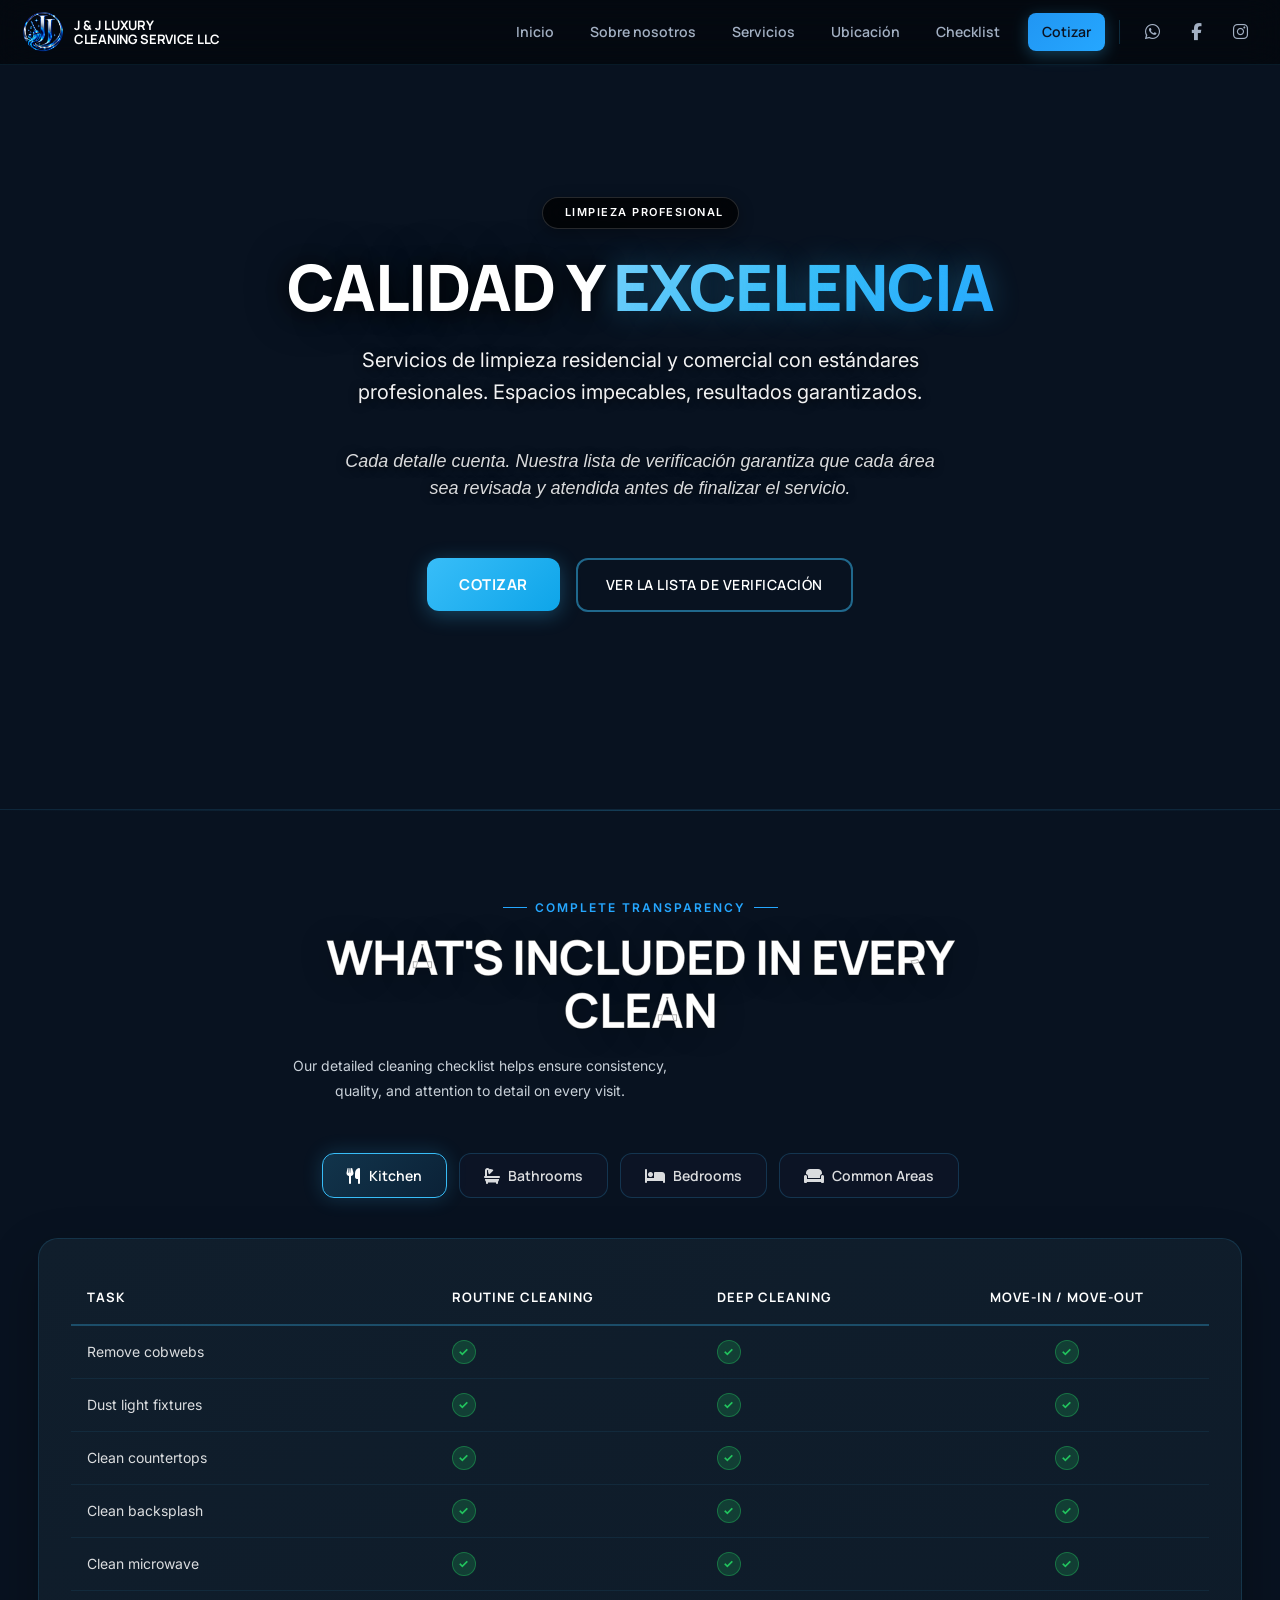
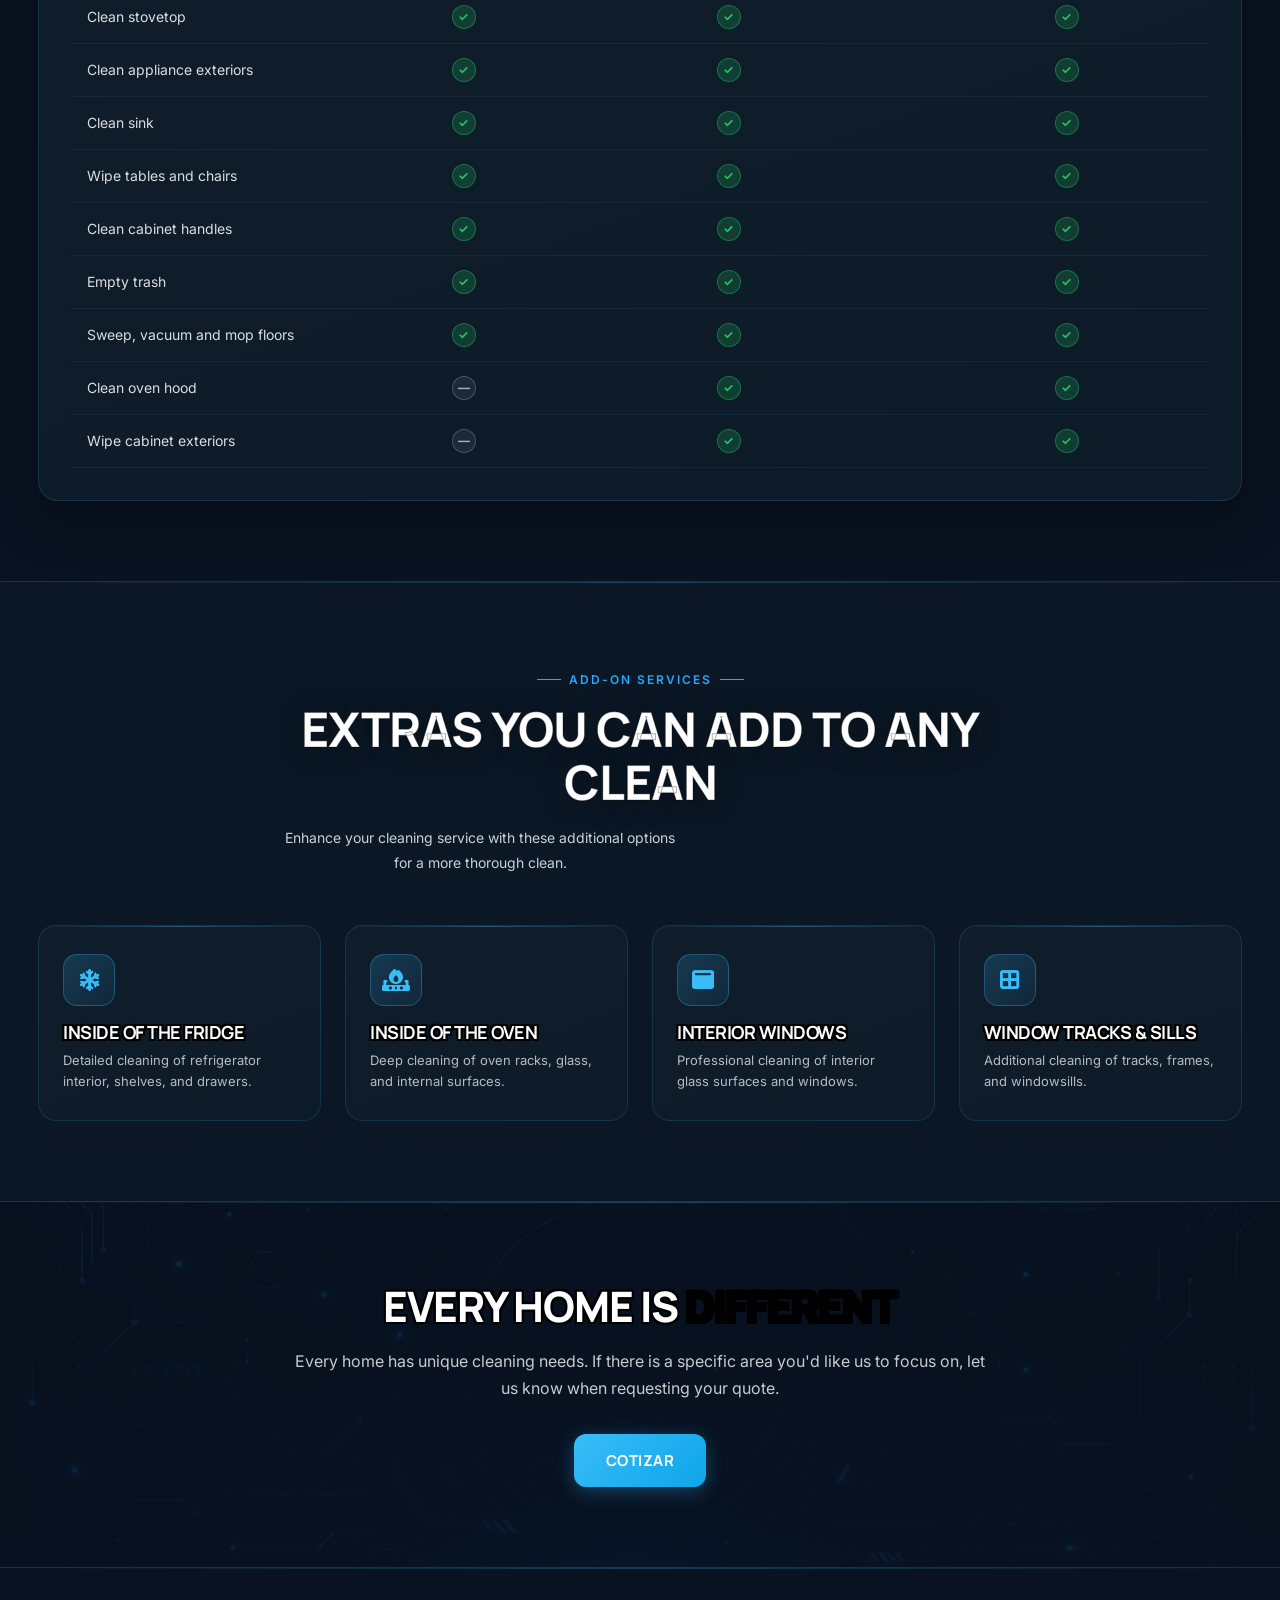
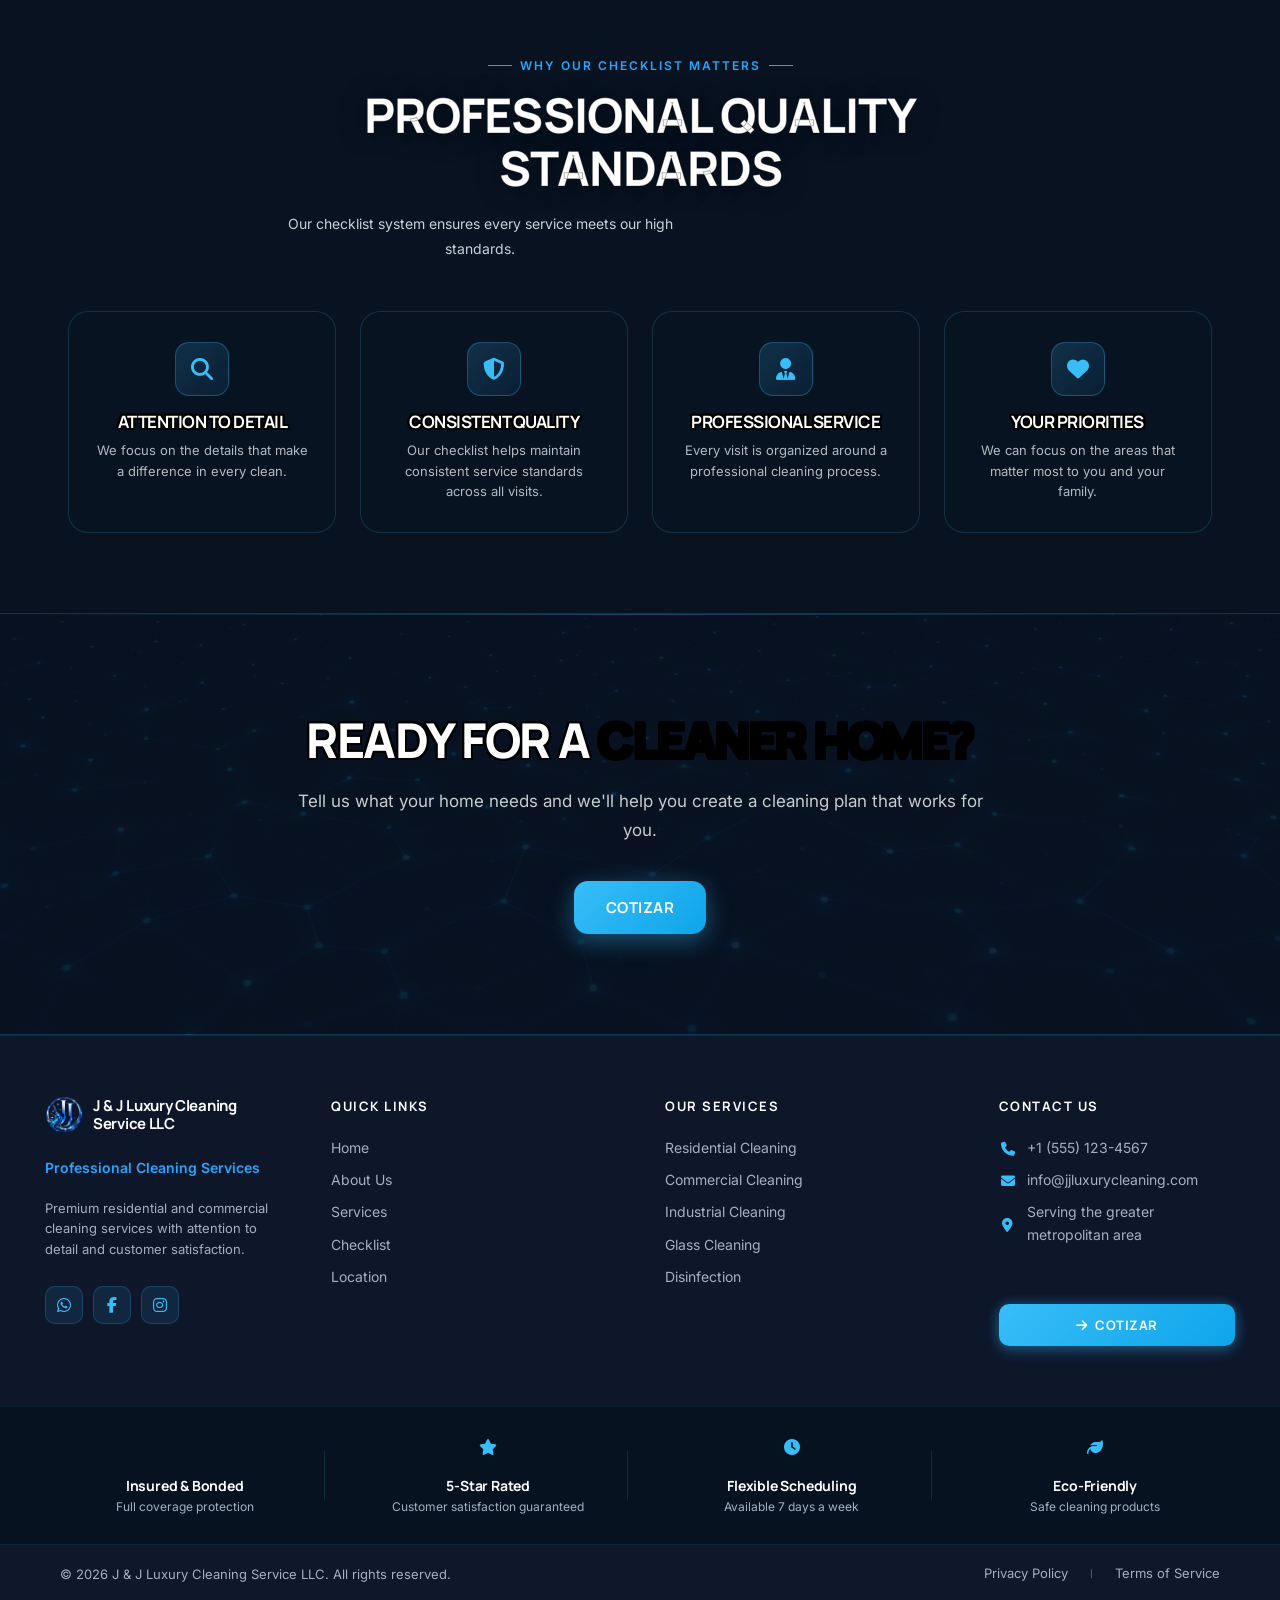
==== commit e0e7c351: "checklist" ====
--- a/checklist.html
+++ b/checklist.html
@@ -166,7 +166,10 @@
         /* HERO SECTION */
         .checklist-hero{
             position:relative;
-            padding:140px 0 100px;
+            min-height:90vh;
+            display:flex;
+            align-items:center;
+            justify-content:center;
             border-bottom:1px solid rgba(56,189,248,.12);
             overflow:hidden;
         }
@@ -187,18 +190,24 @@
         }
         .hero-inner{
             position:relative;z-index:2;max-width:800px;
+            text-align:center;
+            display:flex;
+            flex-direction:column;
+            align-items:center;
+            gap:24px;
         }
         .hero-badge{
             display:inline-flex;align-items:center;gap:8px;
-            font-family:'Inter',sans-serif;font-size:12px;font-weight:600;
-            color:#25A7FF;text-transform:uppercase;letter-spacing:2px;
-            background:rgba(0,0,0,.7);border:1px solid rgba(37,167,255,.5);
-            padding:8px 16px;border-radius:100px;margin-bottom:24px;
-            backdrop-filter:blur(10px);
+            font-family:'Inter',sans-serif;font-size:11px;font-weight:600;
+            color:#fff;text-transform:uppercase;letter-spacing:1.5px;
+            background:rgba(0,0,0,.75);border:1px solid rgba(255,255,255,.15);
+            padding:6px 14px;border-radius:20px;
+            backdrop-filter:blur(12px);
+            box-shadow:0 4px 16px rgba(0,0,0,.3);
         }
         .hero-title{
-            font-family:'Manrope',sans-serif;font-size:clamp(32px,5vw,52px);
-            font-weight:800;line-height:1.1;color:#fff;letter-spacing:-1.5px;margin-bottom:20px;
+            font-family:'Manrope',sans-serif;font-size:clamp(36px,6vw,64px);
+            font-weight:800;line-height:1.05;color:#fff;letter-spacing:-1.5px;
             text-shadow:0 2px 20px rgba(0,0,0,.8), 0 0 40px rgba(0,0,0,.6);
         }
         .hero-title .accent{
@@ -208,21 +217,52 @@
             text-shadow:0 0 30px rgba(56,189,248,.3);
         }
         .hero-lead{
-            font-family:'Inter',sans-serif;font-size:17px;color:rgba(255,255,255,.95);
-            line-height:1.7;margin-bottom:32px;max-width:600px;
+            font-family:'Inter',sans-serif;font-size:clamp(16px,2.5vw,20px);
+            color:rgba(255,255,255,.95);
+            line-height:1.6;margin-bottom:16px;max-width:650px;
             text-shadow:0 1px 10px rgba(0,0,0,.8);
+        }
+        .hero-checklist-text{
+            font-family:'Inter',sans-serif;font-size:clamp(14px,2vw,18px);
+            color:rgba(255,255,255,.85);
+            line-height:1.5;margin-bottom:32px;max-width:600px;
+            text-shadow:0 1px 10px rgba(0,0,0,.8);
+            font-style:italic;
+        }
+        .hero-buttons{
+            display:flex;
+            gap:16px;
+            align-items:center;
+            justify-content:center;
+            flex-wrap:wrap;
         }
         .hero-cta{
             display:inline-flex;align-items:center;gap:12px;
-            padding:14px 28px;background:linear-gradient(135deg,#38BDF8 0%,#0EA5E9 100%);
+            padding:16px 32px;background:linear-gradient(135deg,#38BDF8 0%,#0EA5E9 100%);
             color:#fff;border-radius:12px;font-family:'Manrope',sans-serif;
-            font-size:14px;font-weight:700;letter-spacing:.5px;text-transform:uppercase;
+            font-size:15px;font-weight:700;letter-spacing:.5px;text-transform:uppercase;
             transition:all .3s ease;box-shadow:0 4px 20px rgba(56,189,248,.3);
+            cursor:pointer;
+            border:none;
         }
         .hero-cta:hover{
             transform:translateY(-2px);
             background:linear-gradient(135deg,#7DD3FC 0%,#38BDF8 100%);
             box-shadow:0 8px 30px rgba(56,189,248,.5);
+        }
+        .hero-secondary{
+            display:inline-flex;align-items:center;gap:10px;
+            padding:14px 28px;background:transparent;
+            border:2px solid rgba(56,189,248,.5);
+            color:#fff;border-radius:12px;font-family:'Manrope',sans-serif;
+            font-size:14px;font-weight:600;letter-spacing:.5px;text-transform:uppercase;
+            transition:all .3s ease;cursor:pointer;
+            text-decoration:none;
+        }
+        .hero-secondary:hover{
+            background:rgba(56,189,248,.15);
+            border-color:#38BDF8;
+            transform:translateY(-2px);
         }
 
         /* WHAT'S INCLUDED SECTION */
@@ -803,6 +843,262 @@
         .social-icons a:has(.fa-instagram):hover,
         .mobile-menu-socials-icons a:has(.fa-instagram):hover{border-color:#E4405F;box-shadow:0 6px 18px rgba(0,0,0,.5),0 0 22px rgba(225,48,108,.55);color:#E4405F;}
 
+    /* MODAL DE COTIZACIÓN - Desde ubicacion.html */
+    .modal-overlay{
+        position:fixed;inset:0;
+        background:rgba(5,8,15,.78);
+        backdrop-filter:blur(8px);
+        -webkit-backdrop-filter:blur(8px);
+        z-index:1100;
+        display:none;align-items:flex-start;justify-content:center;
+        padding:80px 20px 24px;
+        overflow-y:auto;
+        animation:fadeIn .25s ease;
+    }
+    .modal-overlay.active{display:flex;}
+    @keyframes fadeIn{from{opacity:0;}to{opacity:1;}}
+    .modal-box{
+        background:linear-gradient(160deg,var(--bg-card) 0%,var(--bg-card2) 100%);
+        border:1px solid var(--border);
+        border-radius:20px;
+        width:100%;max-width:540px;
+        margin:auto 0;
+        max-height:calc(100vh - 104px);
+        display:flex;flex-direction:column;
+        box-shadow:0 30px 80px rgba(0,0,0,.6),0 0 60px rgba(33,150,243,.15);
+        animation:slideUp .35s cubic-bezier(.16,1,.3,1);
+    }
+    @keyframes slideUp{from{opacity:0;transform:translateY(20px) scale(.97);}to{opacity:1;transform:translateY(0) scale(1);}}
+    .modal-header{
+        padding:22px 26px;
+        border-bottom:1px solid var(--border);
+        display:flex;align-items:center;justify-content:space-between;gap:12px;
+        flex-shrink:0;
+        position:sticky;top:0;background:rgba(16,30,44,.95);
+        backdrop-filter:blur(10px);
+        z-index:2;
+    }
+    .modal-title{font-size:18px;font-weight:700;color:#fff;}
+    .modal-title i{color:var(--blue-bright);margin-right:8px;}
+    .modal-close-btn{
+        width:38px;height:38px;border-radius:10px;
+        background:rgba(255,255,255,.06);
+        color:var(--text-sec);
+        display:flex;align-items:center;justify-content:center;
+        transition:all .25s ease;
+        font-size:15px;
+        border:none;cursor:pointer;
+    }
+    .modal-close-btn:hover{background:rgba(239,68,68,.15);color:#EF4444;}
+    .modal-body{padding:24px 26px;overflow-y:auto;flex:1 1 auto;min-height:0;}
+    .modal-place-info{
+        background:rgba(33,150,243,.08);
+        border:1px solid rgba(33,150,243,.25);
+        border-radius:14px;
+        padding:14px 16px;
+        margin-bottom:22px;
+        display:flex;align-items:center;gap:12px;
+    }
+    .modal-place-info i{color:var(--blue-bright);font-size:18px;}
+    .modal-place-info strong{color:var(--text-main);font-weight:600;}
+    .form-group{margin-bottom:16px;}
+    .form-label{
+        display:block;font-size:12px;font-weight:500;
+        color:var(--text-sec);margin-bottom:6px;
+        text-transform:uppercase;letter-spacing:.5px;
+    }
+    .form-control{
+        width:100%;padding:13px 14px;
+        background:var(--bg-main);
+        border:1px solid var(--border);
+        border-radius:10px;
+        color:var(--text-main);
+        font-family:'Inter',sans-serif;
+        font-size:14px;
+        transition:all .25s ease;
+    }
+    .form-control:focus{outline:none;border-color:var(--blue);box-shadow:0 0 0 3px rgba(33,150,243,.15);}
+    .form-control::placeholder{color:rgba(255,255,255,.4);}
+    select.form-control{cursor:pointer;appearance:none;-webkit-appearance:none;background-image:url("data:image/svg+xml,%3Csvg xmlns='http://www.w3.org/2000/svg' width='12' height='8' viewBox='0 0 12 8'%3E%3Cpath fill='%23A3B0C3' d='M6 8L0 0h12z'/%3E%3C/svg%3E");background-repeat:no-repeat;background-position:right 14px center;background-size:10px;padding-right:36px;}
+    textarea.form-control{min-height:90px;resize:vertical;font-family:'Inter',sans-serif;}
+    .btn-submit{
+        width:100%;padding:14px;margin-top:8px;
+        background:linear-gradient(135deg,#2196F3,#0D6EFD);
+        color:#fff;
+        border-radius:10px;
+        font-size:14px;font-weight:600;
+        letter-spacing:.5px;text-transform:uppercase;
+        display:flex;align-items:center;justify-content:center;gap:8px;
+        transition:all .3s ease;
+        border:none;
+        cursor:pointer;
+        box-shadow:0 4px 20px rgba(33,150,243,.3);
+    }
+    .btn-submit:hover{background:linear-gradient(135deg,#168BE6,#2196F3);box-shadow:0 6px 20px rgba(33,150,243,.5);}
+
+    /* Custom Phone Field */
+    .phone-input-wrapper{
+        position:relative;
+        display:flex;
+        align-items:stretch;
+        width:100%;
+    }
+    .country-selector{
+        display:flex;
+        align-items:center;
+        gap:8px;
+        padding:0 14px;
+        background:var(--bg-sec);
+        border:1px solid var(--border);
+        border-radius:8px 0 0 8px;
+        cursor:pointer;
+        transition:all .3s ease;
+        flex-shrink:0;
+        min-width:110px;
+    }
+    .country-selector:hover{background:rgba(56,189,248,.1);}
+    .country-selector .flag{font-size:18px;}
+    .country-selector .dial-code{
+        color:rgba(255,255,255,.7);
+        font-family:'Inter',sans-serif;
+        font-size:14px;
+        font-weight:600;
+    }
+    .country-selector .arrow{
+        font-size:10px;
+        color:rgba(56,189,248,.7);
+        transition:transform .3s ease;
+    }
+    .country-selector.open .arrow{transform:rotate(180deg);}
+    .phone-input-wrapper input[type="tel"]{
+        flex:1;
+        padding:14px 16px;
+        background:var(--bg-sec);
+        border:1px solid var(--border);
+        border-left:none;
+        border-radius:0 8px 8px 0;
+        color:var(--text-main);
+        font-family:'Inter',sans-serif;
+        font-size:14px;
+        transition:all .3s ease;
+        outline:none;
+    }
+    .phone-input-wrapper input::placeholder{color:rgba(255,255,255,.4);}
+    .phone-input-wrapper input:focus{
+        border-color:rgba(56,189,248,.6);
+        background:var(--bg-sec);
+        box-shadow:0 0 20px rgba(56,189,248,.2);
+    }
+    .country-dropdown{
+        position:absolute;
+        top:calc(100% + 8px);
+        left:0;
+        width:320px;
+        background:var(--bg-sec);
+        border:1px solid var(--border);
+        border-radius:12px;
+        box-shadow:0 10px 40px rgba(0,0,0,.6), 0 0 20px rgba(56,189,248,.1);
+        z-index:100;
+        display:none;
+    }
+    .country-dropdown.open{display:block;}
+    .country-dropdown .search-box{
+        display:flex;
+        align-items:center;
+        gap:10px;
+        padding:12px;
+        border-bottom:1px solid var(--border);
+        position:relative;
+    }
+    .country-dropdown .search-box i{
+        position:absolute;
+        left:22px;
+        top:50%;
+        transform:translateY(-50%);
+        color:rgba(56,189,248,.5);
+        font-size:14px;
+        pointer-events:none;
+    }
+    .country-dropdown .search-box input{
+        flex:1;
+        background:var(--bg-main);
+        border:1px solid var(--border);
+        border-radius:6px;
+        color:var(--text-main);
+        font-family:'Inter',sans-serif;
+        font-size:13px;
+        padding:8px 12px 8px 36px;
+        outline:none;
+    }
+    .country-dropdown .search-box input::placeholder{color:rgba(255,255,255,.4);}
+    .country-dropdown .search-box input:focus{border-color:rgba(56,189,248,.6);}
+    .country-list{
+        max-height:250px;
+        overflow-y:auto;
+    }
+    .country-list::-webkit-scrollbar{width:6px;}
+    .country-list::-webkit-scrollbar-track{background:var(--bg-sec);border-radius:3px;}
+    .country-list::-webkit-scrollbar-thumb{background:rgba(56,189,248,.3);border-radius:3px;}
+    .country-item{
+        display:flex;
+        align-items:center;
+        gap:12px;
+        padding:12px 14px;
+        border-bottom:1px solid var(--border);
+        cursor:pointer;
+        transition:all .15s ease;
+    }
+    .country-item:hover{
+        background:rgba(56,189,248,.15);
+        padding-left:18px;
+    }
+    .country-item:last-child{border-bottom:none;}
+    .country-flag{font-size:18px;}
+    .country-name{
+        flex:1;
+        color:rgba(255,255,255,.8);
+        font-family:'Inter',sans-serif;
+        font-size:13px;
+        font-weight:500;
+    }
+    .country-dial{
+        color:rgba(56,189,248,.7);
+        font-family:'Inter',sans-serif;
+        font-size:13px;
+        font-weight:600;
+    }
+
+    /* Responsive modal */
+    @media (max-width:767px){
+        .modal-overlay{padding:72px 14px 20px;}
+        .modal-box{max-height:calc(100vh - 92px);border-radius:16px;}
+        .modal-header{padding:16px 18px;}
+        .modal-title{font-size:16px;}
+        .modal-body{padding:18px;}
+        .modal-place-info{padding:12px 14px;margin-bottom:16px;}
+    }
+    @media (max-width:480px){
+        .modal-overlay{padding:64px 10px 14px;}
+        .modal-box{max-width:100%;max-height:calc(100vh - 78px);border-radius:14px;}
+        .modal-header{padding:12px 14px;gap:8px;}
+        .modal-title{font-size:14px;letter-spacing:.2px;}
+        .modal-title i{font-size:13px;margin-right:6px;}
+        .modal-close-btn{width:30px;height:30px;font-size:12px;border-radius:8px;}
+        .modal-body{padding:14px;}
+        .modal-place-info{padding:10px 12px;margin-bottom:12px;border-radius:10px;gap:8px;font-size:12px;}
+        .modal-place-info i{font-size:14px;}
+        .form-group{margin-bottom:10px;}
+        .form-label{font-size:10.5px;margin-bottom:4px;letter-spacing:.3px;}
+        .form-control{padding:9px 11px;font-size:13px;border-radius:8px;line-height:1.35;}
+        input[type="date"].form-control,input[type="time"].form-control{min-height:38px;}
+        textarea.form-control{min-height:64px;padding:10px 11px;}
+        select.form-control{padding-right:30px;background-position:right 10px center;background-size:8px;}
+        .btn-submit{padding:11px;font-size:12.5px;border-radius:8px;margin-top:4px;letter-spacing:.3px;}
+        .country-selector{min-width:84px;padding:0 10px;border-radius:8px 0 0 8px;}
+        .country-selector .flag{font-size:15px;}
+        .country-selector .dial-code{font-size:12px;}
+    }
+
         @media (max-width:768px){
             .room-tabs{flex-direction:column;align-items:stretch;}
             .room-tab{width:100%;justify-content:center;}
@@ -928,20 +1224,25 @@
         </video>
         <div class="container hero-inner">
             <div class="hero-badge">
-                <i class="fa-solid fa-check-circle"></i>
-                Professional Cleaning Standards
+                <i class="fa-solid fa-sparkles"></i>
+                Limpieza Profesional
             </div>
-            <h1 class="hero-title">Our Cleaning <span class="accent">Checklist</span></h1>
-            <p class="hero-lead">Know exactly what we clean. Every room, every detail, every visit. Our detailed checklist ensures consistency, quality, and attention to detail on every service.</p>
-            <a href="index.html#contacto" class="hero-cta">
-                <i class="fa-solid fa-arrow-right"></i>
-                Get a Free Quote
-            </a>
+            <h1 class="hero-title">Calidad y <span class="accent">Excelencia</span></h1>
+            <p class="hero-lead">Servicios de limpieza residencial y comercial con estándares profesionales. Espacios impecables, resultados garantizados.</p>
+            <p class="hero-checklist-text">Cada detalle cuenta. Nuestra lista de verificación garantiza que cada área sea revisada y atendida antes de finalizar el servicio.</p>
+            <div class="hero-buttons">
+                <button onclick="openQuoteModal()" class="hero-cta">
+                    COTIZAR
+                </button>
+                <a href="#checklist-section" class="hero-secondary">
+                    VER LA LISTA DE VERIFICACIÓN
+                </a>
+            </div>
         </div>
     </section>
 
     <!-- WHAT'S INCLUDED SECTION -->
-    <section class="included-section">
+    <section class="included-section" id="checklist-section">
         <div class="container">
             <div class="section-head">
                 <div class="section-eyebrow">Complete Transparency</div>
@@ -1329,10 +1630,9 @@
         <div class="container different-content">
             <h2 class="different-title">Every Home is <span class="accent">Different</span></h2>
             <p class="different-text">Every home has unique cleaning needs. If there is a specific area you'd like us to focus on, let us know when requesting your quote.</p>
-            <a href="index.html#contacto" class="hero-cta">
-                <i class="fa-solid fa-arrow-right"></i>
-                Get a Free Quote
-            </a>
+            <button onclick="openQuoteModal()" class="hero-cta">
+                COTIZAR
+            </button>
         </div>
     </section>
 
@@ -1383,10 +1683,9 @@
         <div class="container final-cta-content">
             <h2 class="final-cta-title">Ready for a <span class="accent">Cleaner Home?</span></h2>
             <p class="final-cta-text">Tell us what your home needs and we'll help you create a cleaning plan that works for you.</p>
-            <a href="index.html#contacto" class="final-cta-btn">
-                <i class="fa-solid fa-arrow-right"></i>
-                Get a Free Quote
-            </a>
+            <button onclick="openQuoteModal()" class="final-cta-btn">
+                COTIZAR
+            </button>
         </div>
     </section>
 </main>
@@ -1443,10 +1742,10 @@
                     <span>Serving the greater metropolitan area</span>
                 </li>
             </ul>
-            <a href="index.html#contacto" class="btn-footer-cta">
+            <button onclick="openQuoteModal()" class="btn-footer-cta">
                 <i class="fa-solid fa-arrow-right"></i>
-                Get a Free Quote
-            </a>
+                COTIZAR
+            </button>
         </div>
     </div>
 </footer>
@@ -1501,6 +1800,107 @@
             <a href="#">Terms of Service</a>
         </div>
     </div>
+</div>
+
+<!-- MODAL DE COTIZACIÓN -->
+<div class="modal-overlay" id="quoteModal">
+  <div class="modal-box">
+    <div class="modal-header">
+      <div class="modal-title"><i class="fa-solid fa-file-invoice"></i> SOLICITAR COTIZACIÓN</div>
+      <button class="modal-close-btn" onclick="closeQuoteModal()" aria-label="Cerrar modal"><i class="fa-solid fa-xmark"></i></button>
+    </div>
+    <div class="modal-body">
+      <div class="modal-place-info" id="modalPlaceInfo" style="display:none;">
+        <i class="fa-solid fa-location-dot"></i>
+        <div><span style="font-size:11px;color:var(--text-sec);text-transform:uppercase;letter-spacing:.5px;">Lugar seleccionado</span><br><strong id="modalPlaceName"></strong></div>
+      </div>
+      <form id="quoteForm" onsubmit="event.preventDefault(); submitQuote();">
+        <div class="form-group">
+          <label class="form-label" for="qf-name">Nombre completo</label>
+          <input class="form-control" type="text" id="qf-name" required>
+        </div>
+        <div class="form-group">
+          <label class="form-label" for="qf-phone">Teléfono / WhatsApp</label>
+          <div class="phone-input-wrapper">
+            <div class="country-selector" id="countrySelector">
+              <span class="flag">🇺🇸</span>
+              <span class="dial-code">+1</span>
+              <i class="fa-solid fa-chevron-down arrow"></i>
+            </div>
+            <input class="form-control" type="tel" id="qf-phone" placeholder="(555) 654-789" required>
+            <div class="country-dropdown" id="countryDropdown">
+              <div class="search-box">
+                <i class="fa-solid fa-search"></i>
+                <input type="text" placeholder="Buscar país..." id="countrySearch">
+              </div>
+              <div class="country-list" id="countryList">
+                <div class="country-item" data-country="co" data-dial="+57" data-flag="🇨🇴">
+                  <span class="country-flag">🇨🇴</span>
+                  <span class="country-name">Colombia</span>
+                  <span class="country-dial">+57</span>
+                </div>
+                <div class="country-item" data-country="mx" data-dial="+52" data-flag="🇲🇽">
+                  <span class="country-flag">🇲🇽</span>
+                  <span class="country-name">México</span>
+                  <span class="country-dial">+52</span>
+                </div>
+                <div class="country-item" data-country="ar" data-dial="+54" data-flag="🇦🇷">
+                  <span class="country-flag">🇦🇷</span>
+                  <span class="country-name">Argentina</span>
+                  <span class="country-dial">+54</span>
+                </div>
+                <div class="country-item" data-country="pe" data-dial="+51" data-flag="🇵🇪">
+                  <span class="country-flag">🇵🇪</span>
+                  <span class="country-name">Perú</span>
+                  <span class="country-dial">+51</span>
+                </div>
+                <div class="country-item" data-country="cl" data-dial="+56" data-flag="🇨🇱">
+                  <span class="country-flag">🇨🇱</span>
+                  <span class="country-name">Chile</span>
+                  <span class="country-dial">+56</span>
+                </div>
+                <div class="country-item" data-country="es" data-dial="+34" data-flag="🇪🇸">
+                  <span class="country-flag">🇪🇸</span>
+                  <span class="country-name">España</span>
+                  <span class="country-dial">+34</span>
+                </div>
+                <div class="country-item" data-country="us" data-dial="+1" data-flag="🇺🇸">
+                  <span class="country-flag">🇺🇸</span>
+                  <span class="country-name">Estados Unidos</span>
+                  <span class="country-dial">+1</span>
+                </div>
+              </div>
+            </div>
+          </div>
+        </div>
+        <div class="form-group">
+          <label class="form-label" for="qf-email">Correo electrónico</label>
+          <input class="form-control" type="email" id="qf-email" required>
+        </div>
+        <div class="form-group">
+          <label class="form-label" for="qf-service">Tipo de servicio</label>
+          <select class="form-control" id="qf-service" required>
+            <option value="">Selecciona un servicio</option>
+            <option>Limpieza residencial</option>
+            <option>Limpieza comercial</option>
+            <option>Limpieza industrial</option>
+            <option>Limpieza profunda</option>
+            <option>Limpieza de oficinas</option>
+            <option>Otro</option>
+          </select>
+        </div>
+        <div class="form-group">
+          <label class="form-label" for="qf-date">Fecha deseada</label>
+          <input class="form-control" type="date" id="qf-date" required>
+        </div>
+        <div class="form-group">
+          <label class="form-label" for="qf-message">Mensaje</label>
+          <textarea class="form-control" id="qf-message" placeholder="Cuéntanos más sobre tu solicitud..." required></textarea>
+        </div>
+        <button type="submit" class="btn-submit"><i class="fa-brands fa-whatsapp"></i> SOLICITAR COTIZACIÓN</button>
+      </form>
+    </div>
+  </div>
 </div>
 
 <script>
@@ -1592,6 +1992,107 @@
             }
         });
     });
+
+    // MODAL DE COTIZACIÓN - Desde ubicacion.html
+    let selectedPlace='';
+    function openQuoteModal(placeName){
+        selectedPlace=placeName||'';
+        const modal=document.getElementById('quoteModal');
+        const info=document.getElementById('modalPlaceInfo');
+        const name=document.getElementById('modalPlaceName');
+        if(placeName){info.style.display='flex';name.textContent=placeName;}
+        else{info.style.display='none';}
+        modal.classList.add('active');
+        document.body.style.overflow='hidden';
+        setTimeout(()=>{const fi=document.getElementById('qf-name');if(fi)fi.focus();},100);
+    }
+    function closeQuoteModal(){
+        document.getElementById('quoteModal').classList.remove('active');
+        document.body.style.overflow='';
+        document.getElementById('quoteForm').reset();
+    }
+    document.getElementById('quoteModal').addEventListener('click',function(e){if(e.target===this)closeQuoteModal();});
+    document.addEventListener('keydown',function(e){
+        if(e.key==='Escape'){const m=document.getElementById('quoteModal');if(m.classList.contains('active'))closeQuoteModal();}
+    });
+
+    // Custom Phone Field
+    const countrySelector = document.getElementById('countrySelector');
+    const countryDropdown = document.getElementById('countryDropdown');
+    const countryList = document.getElementById('countryList');
+    const countrySearch = document.getElementById('countrySearch');
+    const phoneInput = document.getElementById('qf-phone');
+
+    let selectedCountry = {
+        code: 'us',
+        dial: '+1',
+        flag: '🇺🇸',
+        placeholder: '(555) 654-789'
+    };
+
+    countrySelector.addEventListener('click', function(e) {
+        e.stopPropagation();
+        countryDropdown.classList.toggle('open');
+        countrySelector.classList.toggle('open');
+    });
+
+    countryList.addEventListener('click', function(e) {
+        const countryItem = e.target.closest('.country-item');
+        if (countryItem) {
+            selectedCountry = {
+                code: countryItem.dataset.country,
+                dial: countryItem.dataset.dial,
+                flag: countryItem.dataset.flag,
+                placeholder: countryItem.dataset.placeholder || '(555) 123-4567'
+            };
+            countrySelector.querySelector('.flag').textContent = selectedCountry.flag;
+            countrySelector.querySelector('.dial-code').textContent = selectedCountry.dial;
+            phoneInput.placeholder = selectedCountry.placeholder;
+            countryDropdown.classList.remove('open');
+            countrySelector.classList.remove('open');
+            phoneInput.focus();
+        }
+    });
+
+    document.addEventListener('click', function(e) {
+        if (!e.target.closest('.phone-input-wrapper')) {
+            countryDropdown.classList.remove('open');
+            countrySelector.classList.remove('open');
+        }
+    });
+
+    document.addEventListener('keydown', function(e) {
+        if (e.key === 'Escape') {
+            countryDropdown.classList.remove('open');
+            countrySelector.classList.remove('open');
+        }
+    });
+
+    countrySearch.addEventListener('input', function(e) {
+        const search = e.target.value.toLowerCase();
+        const items = countryList.querySelectorAll('.country-item');
+        items.forEach(function(item) {
+            const name = item.querySelector('.country-name').textContent.toLowerCase();
+            const dial = item.querySelector('.country-dial').textContent;
+            if (name.includes(search) || dial.includes(search)) {
+                item.style.display = 'flex';
+            } else {
+                item.style.display = 'none';
+            }
+        });
+    });
+
+    function getPhoneNumber() {
+        const value = phoneInput.value.replace(/\D/g, '');
+        return selectedCountry.dial + value;
+    }
+
+    function submitQuote() {
+        // Aquí puedes agregar la lógica para enviar el formulario
+        // Por ahora solo mostramos un mensaje de éxito
+        alert('¡Gracias por tu solicitud! Nos pondremos en contacto contigo pronto.');
+        closeQuoteModal();
+    }
 </script>
 
 </body>
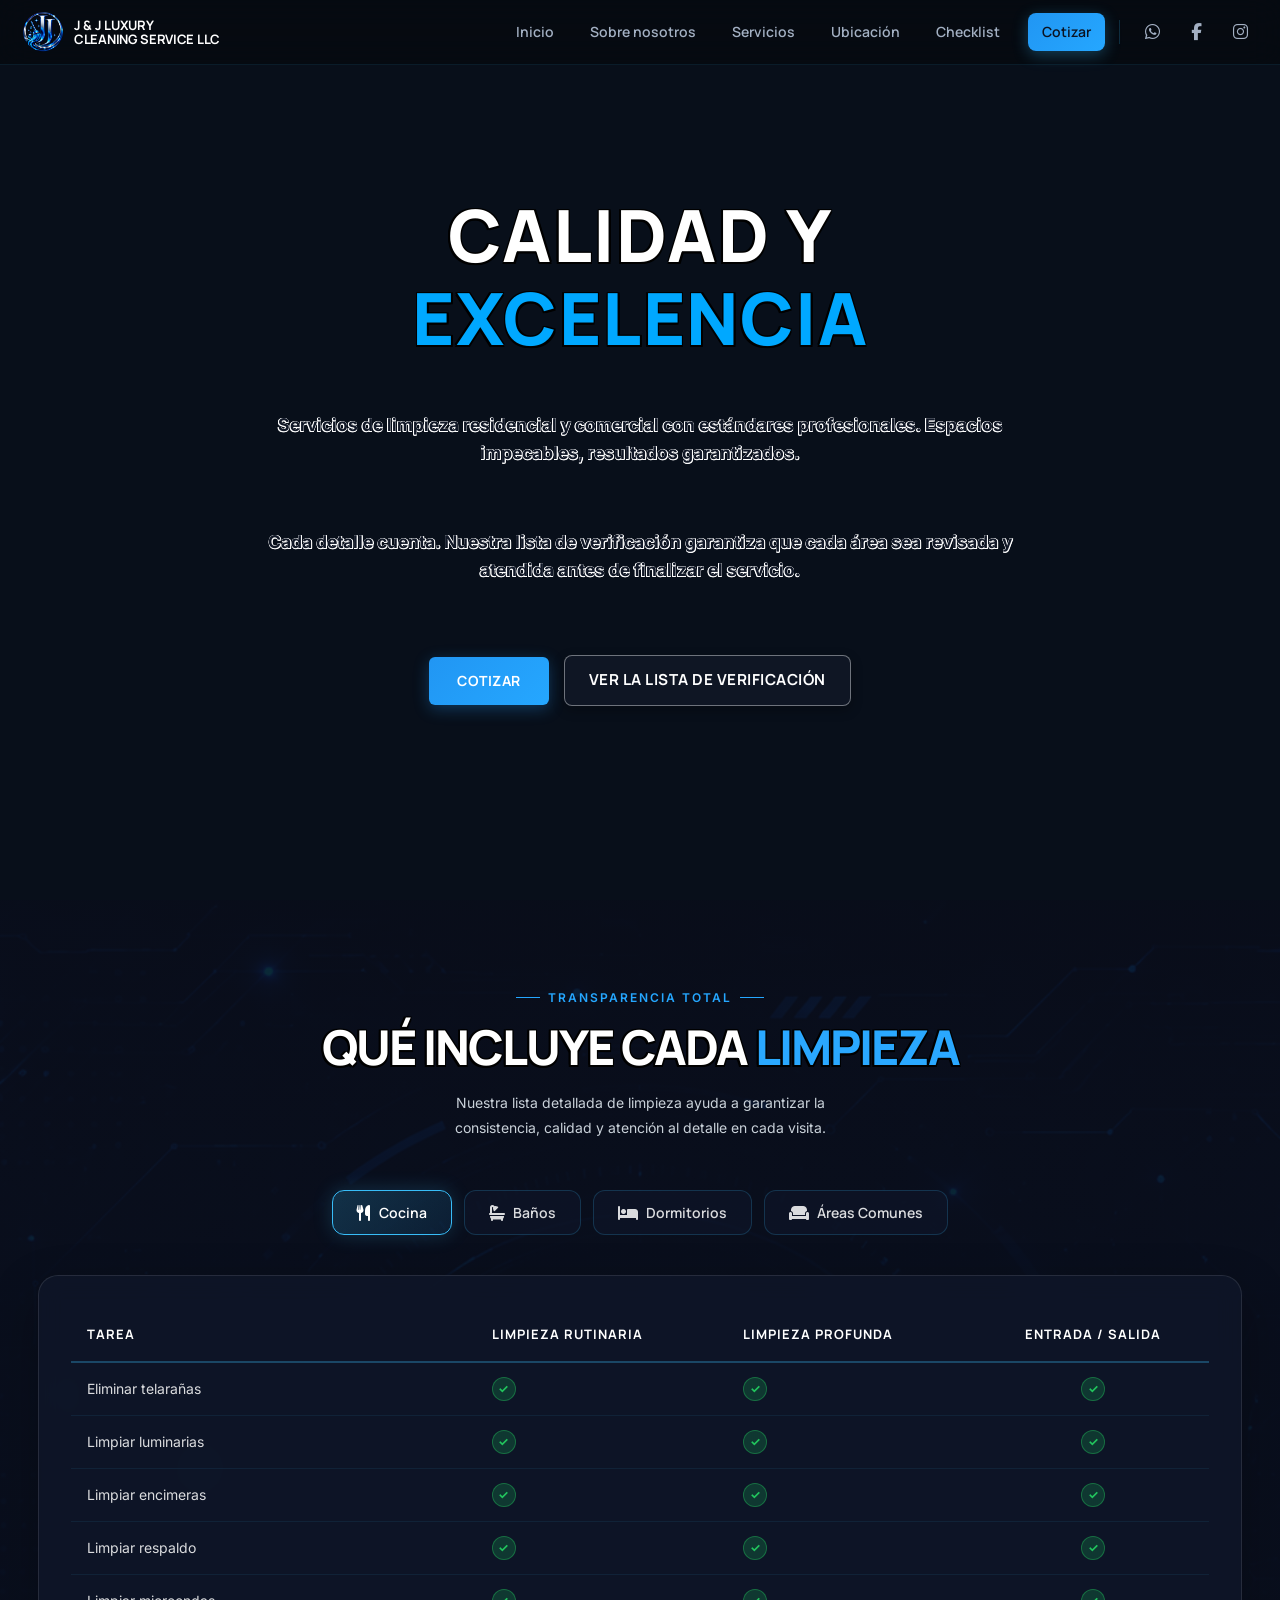
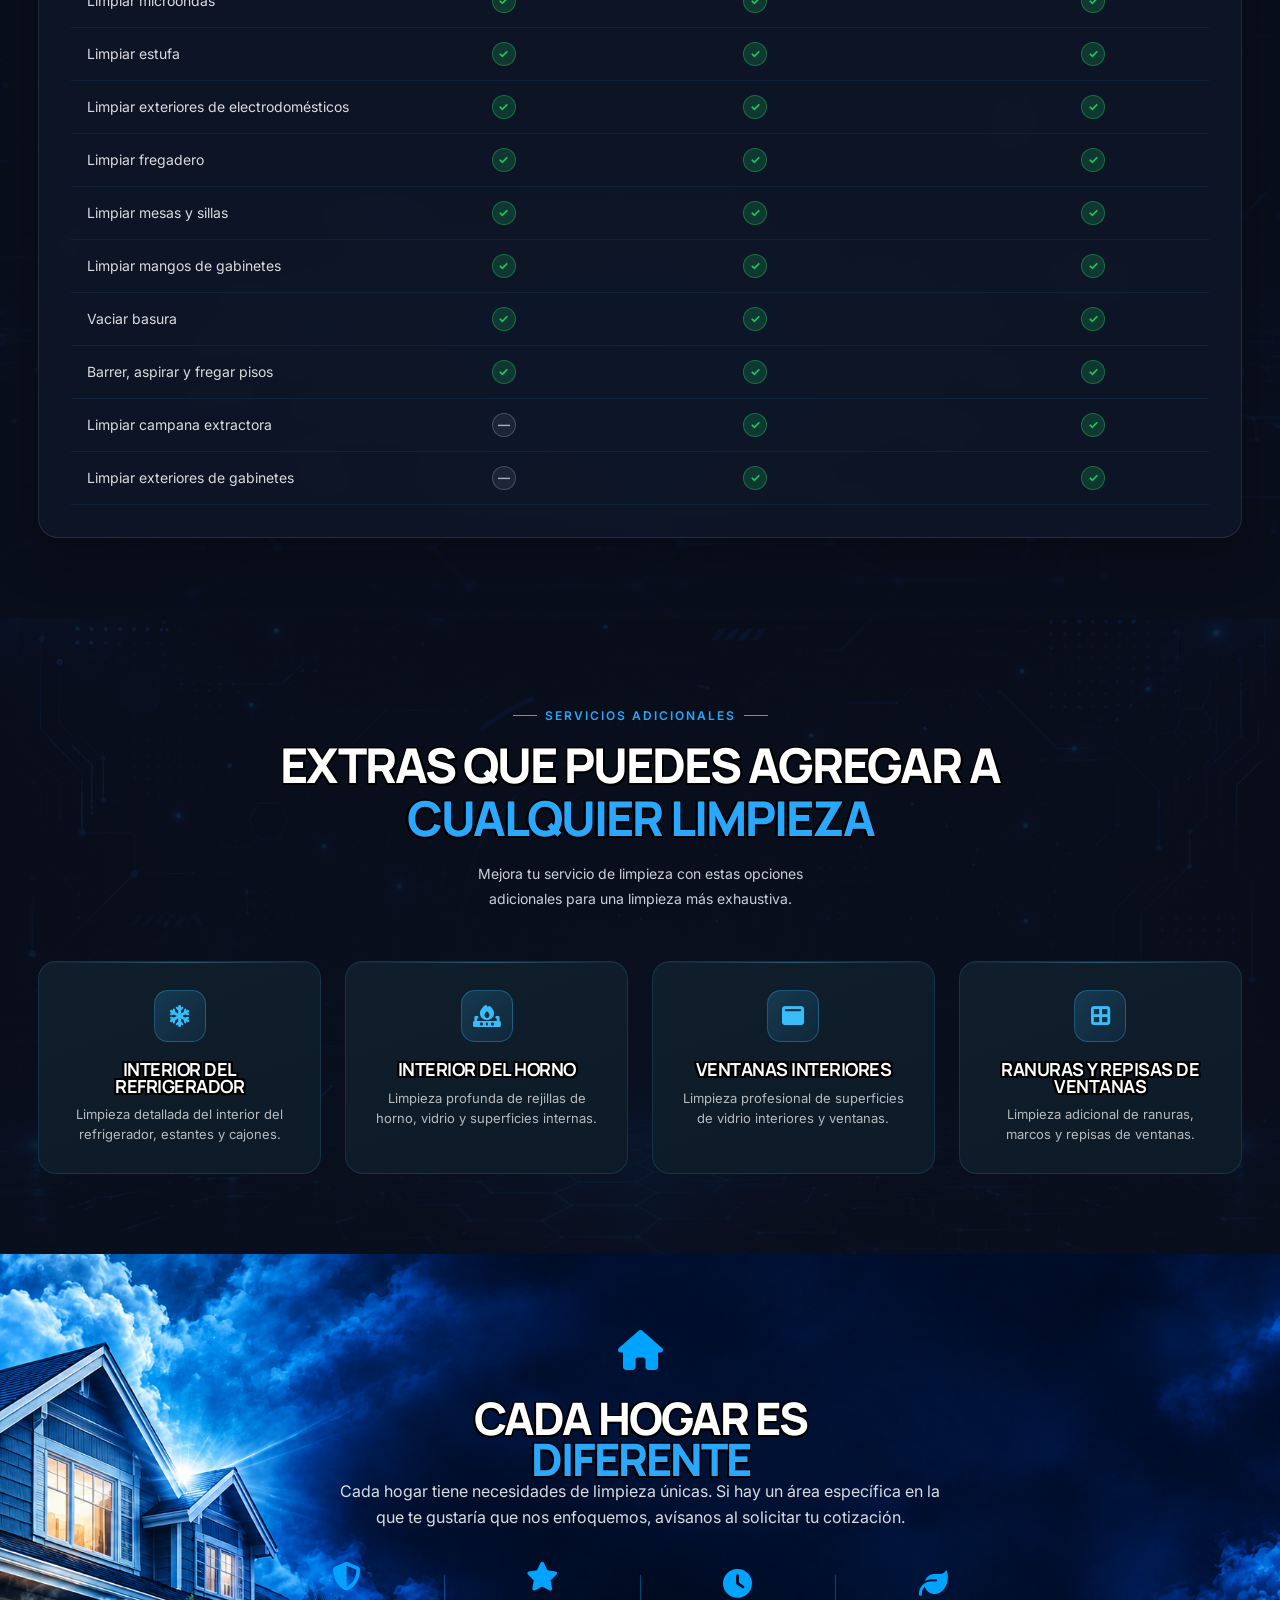
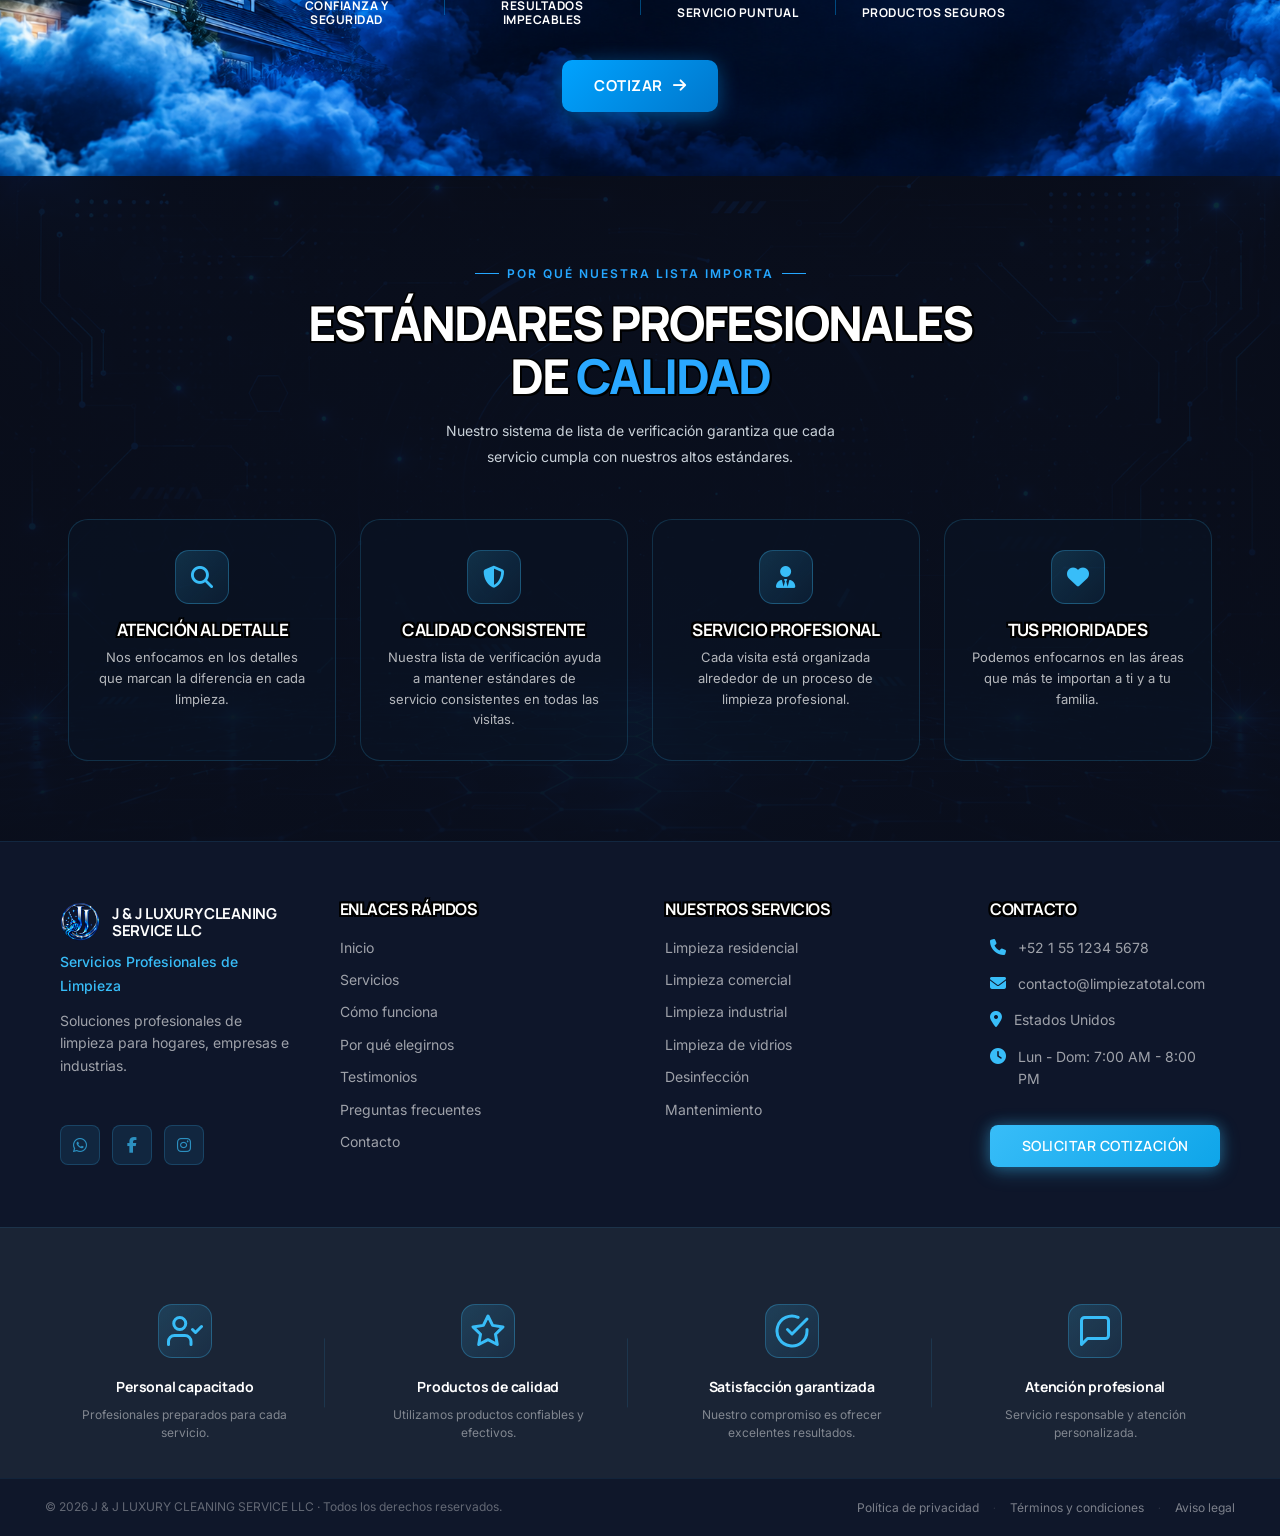
==== commit 080d09dc: "ajuste semifinal" ====
--- a/checklist.html
+++ b/checklist.html
@@ -3,8 +3,8 @@
 <head>
     <meta charset="UTF-8">
     <meta name="viewport" content="width=device-width, initial-scale=1.0">
-    <title>Our Cleaning Checklist - J & J Luxury Cleaning Service LLC</title>
-    <meta name="description" content="Know exactly what we clean. Every room, every detail, every visit. Professional cleaning checklist for residential and commercial services.">
+    <title>Lista de Limpieza - J & J Luxury Cleaning Service LLC</title>
+    <meta name="description" content="Sabe exactamente qué limpiamos. Cada habitación, cada detalle, cada visita. Lista de limpieza profesional para servicios residenciales y comerciales.">
     <link rel="preconnect" href="https://fonts.googleapis.com">
     <link href="https://fonts.googleapis.com/css2?family=Manrope:wght@400;500;600;700;800&family=Inter:wght@400;500;600;700&display=swap" rel="stylesheet">
     <link rel="stylesheet" href="https://cdnjs.cloudflare.com/ajax/libs/font-awesome/6.5.1/css/all.min.css">
@@ -44,7 +44,7 @@
         /* HEADER - Consistent with other pages */
         header{
             position:fixed;top:0;left:0;right:0;z-index:1000;
-            background:rgba(0,0,0,.5);
+            background:rgba(5,6,8,.5) !important;
             backdrop-filter:blur(16px);
             -webkit-backdrop-filter:blur(16px);
             border-bottom:1px solid rgba(56,189,248,.1);
@@ -59,6 +59,7 @@
             text-transform:uppercase;
         }
         .logo svg{color:#2196F3;}
+        .brand-logo-img{cursor:pointer;}
         .nav-cta{display:flex;align-items:center;gap:24px;}
         .nav-cta a{
             font-family:'Inter',sans-serif;font-size:14px;color:#A3B0C3;
@@ -87,6 +88,12 @@
         .header-social:has(.fa-facebook-f):hover{color:#1877F2;text-shadow:0 0 12px rgba(24,119,242,.6);}
         .header-social:has(.fa-instagram):hover{color:#E4405F;text-shadow:0 0 12px rgba(225,48,108,.6);}
         .header-divider{width:1px;height:24px;background:rgba(56,189,248,.2);margin:0 6px;}
+        /* Logo Lightbox */
+        .logo-lightbox{position:fixed;inset:0;z-index:2000;display:none;align-items:center;justify-content:center;background:radial-gradient(circle at center,rgba(0,0,0,.55) 0%,rgba(0,0,0,.85) 60%,rgba(0,0,0,.92) 100%);backdrop-filter:blur(8px);-webkit-backdrop-filter:blur(8px);cursor:pointer;animation:logoLightboxFade .2s ease;}
+        .logo-lightbox.open{display:flex;}
+        @keyframes logoLightboxFade{from{opacity:0;}to{opacity:1;}}
+        .logo-lightbox-img{width:min(360px,70vw);height:min(360px,70vw);border-radius:50%;object-fit:cover;cursor:default;box-shadow:0 20px 60px rgba(0,0,0,.6),0 0 0 6px rgba(56,189,248,.25);animation:logoLightboxPop .25s cubic-bezier(.2,.9,.3,1.2);background:#0B1426;}
+        @keyframes logoLightboxPop{from{opacity:0;transform:scale(.7);}to{opacity:1;transform:scale(1);}}
         .btn-primary{
             background:linear-gradient(135deg,#2196F3,#25A7FF);
             color:#0B1220;box-shadow:0 4px 16px rgba(56,189,248,.3);
@@ -164,114 +171,218 @@
         }
 
         /* HERO SECTION */
-        .checklist-hero{
-            position:relative;
-            min-height:90vh;
-            display:flex;
-            align-items:center;
-            justify-content:center;
-            border-bottom:1px solid rgba(56,189,248,.12);
-            overflow:hidden;
-        }
-        .checklist-hero-video{
-            position:absolute;
-            top:0;
-            left:0;
-            width:100%;
-            height:100%;
-            object-fit:cover;
-            object-position:center;
-            z-index:0;
-        }
+.checklist-hero{
+             position:relative;
+             width:100%;
+             min-height:100svh;
+             min-height:100dvh;
+             display:flex;
+             align-items:center;
+             justify-content:center;
+             overflow:hidden;
+             padding-top:env(safe-area-inset-top, 0px);
+             padding-bottom:env(safe-area-inset-bottom, 0px);
+             background:#080f1a;
+             background-size:cover;
+             background-position:center;
+             background-repeat:no-repeat;
+         }
+.hero-bg-container{
+                position:absolute;
+                top:0;
+                left:0;
+                width:100%;
+                height:100%;
+                overflow:hidden;
+                z-index:0;
+            }
+          .hero-video{
+                position:absolute;
+                top:0;
+                left:0;
+                width:100%;
+                height:100%;
+                object-fit:cover;
+                object-position:center;
+                z-index:0;
+                pointer-events:none !important;
+            }
+          .hero-video::-webkit-media-controls{display:none !important;}
+          .hero-video::-webkit-media-controls-enclosure{display:none !important;}
+          .hero-video::-webkit-media-controls-panel{display:none !important;}
 
         @keyframes particleFloat{
             0%,100%{opacity:1;transform:scale(1);}
             50%{opacity:0.7;transform:scale(1.1);}
         }
         .hero-inner{
-            position:relative;z-index:2;max-width:800px;
-            text-align:center;
-            display:flex;
-            flex-direction:column;
-            align-items:center;
-            gap:24px;
-        }
-        .hero-badge{
-            display:inline-flex;align-items:center;gap:8px;
-            font-family:'Inter',sans-serif;font-size:11px;font-weight:600;
-            color:#fff;text-transform:uppercase;letter-spacing:1.5px;
-            background:rgba(0,0,0,.75);border:1px solid rgba(255,255,255,.15);
-            padding:6px 14px;border-radius:20px;
-            backdrop-filter:blur(12px);
-            box-shadow:0 4px 16px rgba(0,0,0,.3);
-        }
-        .hero-title{
-            font-family:'Manrope',sans-serif;font-size:clamp(36px,6vw,64px);
-            font-weight:800;line-height:1.05;color:#fff;letter-spacing:-1.5px;
-            text-shadow:0 2px 20px rgba(0,0,0,.8), 0 0 40px rgba(0,0,0,.6);
-        }
-        .hero-title .accent{
-            background:linear-gradient(135deg,#7DD3FC 0%, #38BDF8 50%, #25A7FF 100%);
-            -webkit-background-clip:text;background-clip:text;
-            -webkit-text-fill-color:transparent;color:transparent;
-            text-shadow:0 0 30px rgba(56,189,248,.3);
-        }
-        .hero-lead{
-            font-family:'Inter',sans-serif;font-size:clamp(16px,2.5vw,20px);
-            color:rgba(255,255,255,.95);
-            line-height:1.6;margin-bottom:16px;max-width:650px;
-            text-shadow:0 1px 10px rgba(0,0,0,.8);
-        }
-        .hero-checklist-text{
-            font-family:'Inter',sans-serif;font-size:clamp(14px,2vw,18px);
-            color:rgba(255,255,255,.85);
-            line-height:1.5;margin-bottom:32px;max-width:600px;
-            text-shadow:0 1px 10px rgba(0,0,0,.8);
-            font-style:italic;
-        }
-        .hero-buttons{
-            display:flex;
-            gap:16px;
-            align-items:center;
-            justify-content:center;
-            flex-wrap:wrap;
-        }
+             position:relative;z-index:2;max-width:850px;
+             text-align:center;
+             display:flex;
+             flex-direction:column;
+             align-items:center;
+             gap:24px;
+             padding-left:16px;
+             padding-right:16px;
+             margin:0 auto;
+         }
+        .hero-content-box{
+             background:transparent !important;
+             backdrop-filter:none !important;
+             -webkit-backdrop-filter:none !important;
+             border:none !important;
+             border-radius:0 !important;
+             padding:0 !important;
+             width:100%;
+             max-width:850px;
+             margin:0 auto;
+             text-align:center;
+             box-shadow:none !important;
+             display:flex;
+             flex-direction:column;
+             align-items:center;
+             gap:16px;
+         }
+         .hero-title{
+             font-family:'Manrope',sans-serif;
+             font-size:clamp(2.8rem,6vw,4.5rem);
+             font-weight:900;
+             line-height:1.15;
+             letter-spacing:1.5px;
+             margin-bottom:20px;
+             color:#FFFFFF;
+             text-align:center;
+             filter:none !important;
+             -webkit-text-stroke:0px transparent !important;
+             text-shadow:
+               1.5px 1.5px 0 #000000,
+              -1.5px 1.5px 0 #000000,
+               1.5px -1.5px 0 #000000,
+              -1.5px -1.5px 0 #000000,
+               0px 1.5px 0 #000000,
+               0px -1.5px 0 #000000,
+               1.5px 0px 0 #000000,
+              -1.5px 0px 0 #000000 !important;
+         }
+         .hero-title .highlight{
+             color:#00a8ff !important;
+             filter:none !important;
+             -webkit-text-stroke:0px transparent !important;
+         }
+          .hero-lead{
+              font-family:'Inter',sans-serif;
+              font-size:16px;
+              max-width:750px;
+              margin-bottom:0;
+              color:#111827 !important;
+              font-weight:700;
+              line-height:1.6;
+              text-align:center;
+              text-shadow:
+                0.5px 0.5px 0 #ffffff,
+               -0.5px 0.5px 0 #ffffff,
+                0.5px -0.5px 0 #ffffff,
+               -0.5px -0.5px 0 #ffffff,
+                0px 0.5px 0 #ffffff,
+                0px -0.5px 0 #ffffff,
+                0.5px 0px 0 #ffffff,
+               -0.5px 0px 0 #ffffff !important;
+          }
+          .hero-checklist-text{
+              font-family:'Inter',sans-serif;font-size:clamp(13px,1.8vw,17px);
+              color:#111827 !important;
+              font-weight:700;
+              line-height:1.6;margin-bottom:0;max-width:750px;
+              text-align:center;
+              text-shadow:
+                0.5px 0.5px 0 #ffffff,
+               -0.5px 0.5px 0 #ffffff,
+                0.5px -0.5px 0 #ffffff,
+               -0.5px -0.5px 0 #ffffff,
+                0px 0.5px 0 #ffffff,
+                0px -0.5px 0 #ffffff,
+                0.5px 0px 0 #ffffff,
+               -0.5px 0px 0 #ffffff !important;
+          }
+          .hero-secondary{
+              display:inline-flex;align-items:center;gap:10px;
+              padding:14px 24px;
+              background:rgba(17,24,39,0.85);
+              border:1px solid rgba(255,255,255,0.4);
+              color:#fff;
+              border-radius:8px;
+              font-family:'Manrope',sans-serif;
+              font-size:13px;font-weight:700;letter-spacing:.5px;text-transform:uppercase;
+              transition:all .3s ease;
+              cursor:pointer;
+              text-decoration:none;
+              min-height:48px;
+              backdrop-filter:blur(5px);
+              box-shadow:0 4px 12px rgba(0,0,0,0.3);
+          }
+          .hero-secondary:hover{
+              background:#00a8ff;
+              color:#fff;
+              border-color:#00a8ff;
+              box-shadow:0 6px 18px rgba(0,168,255,0.4);
+          }
+         .hero-buttons{
+             display:flex;
+             justify-content:center;
+             align-items:center;
+             gap:15px;
+             flex-wrap:wrap;
+             width:100%;
+             margin-top:25px;
+         }
         .hero-cta{
             display:inline-flex;align-items:center;gap:12px;
-            padding:16px 32px;background:linear-gradient(135deg,#38BDF8 0%,#0EA5E9 100%);
-            color:#fff;border-radius:12px;font-family:'Manrope',sans-serif;
-            font-size:15px;font-weight:700;letter-spacing:.5px;text-transform:uppercase;
-            transition:all .3s ease;box-shadow:0 4px 20px rgba(56,189,248,.3);
+            padding:14px 28px;
+            background:linear-gradient(135deg,#2196F3,#25A7FF);
+            color:#fff;
+            border-radius:6px;
+            font-family:'Manrope',sans-serif;
+            font-size:14px;font-weight:700;letter-spacing:.5px;text-transform:uppercase;
+            transition:all .3s ease;
             cursor:pointer;
             border:none;
+            min-height:48px;
+            box-shadow:0 4px 16px rgba(33,150,243,.3);
         }
         .hero-cta:hover{
             transform:translateY(-2px);
-            background:linear-gradient(135deg,#7DD3FC 0%,#38BDF8 100%);
-            box-shadow:0 8px 30px rgba(56,189,248,.5);
+            background:linear-gradient(135deg,#168BE6,#2196F3);
+            box-shadow:0 6px 20px rgba(33,150,243,.4),0 0 15px rgba(0,163,255,0.6);
         }
         .hero-secondary{
             display:inline-flex;align-items:center;gap:10px;
-            padding:14px 28px;background:transparent;
-            border:2px solid rgba(56,189,248,.5);
-            color:#fff;border-radius:12px;font-family:'Manrope',sans-serif;
-            font-size:14px;font-weight:600;letter-spacing:.5px;text-transform:uppercase;
-            transition:all .3s ease;cursor:pointer;
+            padding:14px 24px;
+            background:transparent;
+            border:2px solid #2196F3;
+            color:#2196F3;
+            border-radius:6px;
+            font-family:'Manrope',sans-serif;
+            font-size:13px;font-weight:600;letter-spacing:.5px;text-transform:uppercase;
+            transition:all .3s ease;
+            cursor:pointer;
             text-decoration:none;
+            min-height:48px;
         }
         .hero-secondary:hover{
-            background:rgba(56,189,248,.15);
-            border-color:#38BDF8;
+            background:#2196F3;
+            color:#fff;
+            border-color:#2196F3;
             transform:translateY(-2px);
+            box-shadow:0 6px 20px rgba(33,150,243,.3);
         }
 
         /* WHAT'S INCLUDED SECTION */
         .included-section{
-            padding:80px 0;position:relative;background-color:var(--bg-main);
-        }
-        .included-section::before{
-            content:'';position:absolute;top:0;left:0;right:0;height:1px;
-            background:linear-gradient(90deg,transparent,rgba(56,189,248,.25),transparent);
+            padding:80px 0;position:relative;
+            background:linear-gradient(180deg,rgba(10,15,29,0.88) 0%,rgba(10,15,29,0.94) 100%),url('img/Fondo_Formulario.webp') center/cover no-repeat;
+            background-size:cover;
+            background-position:center;
+            background-repeat:no-repeat;
         }
         .section-head{text-align:center;max-width:720px;margin:0 auto 50px;}
         .section-eyebrow{
@@ -282,12 +393,31 @@
         .section-eyebrow::before, .section-eyebrow::after{
             content:'';display:inline-block;width:24px;height:1px;background:#25A7FF;
         }
-        .section-title{
-            font-family:'Manrope',sans-serif;font-size:clamp(26px,3.5vw,40px);
-            font-weight:800;line-height:1.15;color:#fff;letter-spacing:-1px;margin-bottom:14px;
+        .checklist-heading-fresh {
+            color: #FFFFFF !important;
+            font-size: clamp(2rem, 4vw, 3.2rem);
+            font-weight: 800;
+            text-align: center;
+            text-transform: uppercase;
+            margin-bottom: 1rem;
+            -webkit-text-stroke: 0 !important;
+            text-stroke: 0 !important;
+            -webkit-text-fill-color: initial !important;
+            background: none !important;
+            text-shadow: 0 4px 16px rgba(0, 0, 0, 0.6);
+            -webkit-font-smoothing: antialiased;
+            -moz-osx-font-smoothing: grayscale;
+        }
+        .checklist-blue-word {
+            color: #2AA8FF !important;
+            -webkit-text-stroke: 0 !important;
+            text-stroke: 0 !important;
+            -webkit-text-fill-color: initial !important;
+            background: none !important;
         }
         .section-sub{
-            font-family:'Inter',sans-serif;font-size:15.5px;color:rgba(255,255,255,.7);line-height:1.6;
+            font-family:'Inter',sans-serif;font-size:15.5px;color:#FFFFFF;line-height:1.6;
+            text-align:center;margin-left:auto;margin-right:auto;max-width:600px;
         }
 
         /* TABS */
@@ -314,8 +444,10 @@
 
         /* CHECKLIST TABLE */
         .checklist-table-container{
-            background:linear-gradient(160deg,#101E2C 0%,#0D1A28 100%);
-            border:1px solid rgba(56,189,248,.15);border-radius:20px;
+            background:rgba(15,23,42,.75);
+            backdrop-filter:blur(12px);
+            -webkit-backdrop-filter:blur(12px);
+            border:1px solid rgba(255,255,255,.1);border-radius:20px;
             padding:32px;box-shadow:0 20px 50px rgba(0,0,0,.3);
             overflow:hidden;
         }
@@ -344,6 +476,32 @@
             font-size:14px;color:rgba(255,255,255,.85);
         }
         .checklist-table td:last-child{text-align:center;}
+        @media (max-width: 768px) {
+          .table-responsive-wrapper {
+            width: 100% !important;
+            overflow-x: auto !important;
+            -webkit-overflow-scrolling: touch;
+            border-radius: 16px;
+          }
+          .checklist-table {
+            width: 100% !important;
+            min-width: 580px;
+            border-collapse: collapse;
+          }
+          .checklist-table th,
+          .checklist-table td {
+            padding: 10px 8px !important;
+            font-size: 0.85rem !important;
+          }
+          .checklist-table th:first-child,
+          .checklist-table td:first-child {
+            padding-left: 12px !important;
+            width: 45%;
+          }
+          .checklist-table td:not(:first-child) {
+            text-align: center !important;
+          }
+        }
         .checklist-icon{
             width:24px;height:24px;border-radius:50%;
             display:inline-flex;align-items:center;justify-content:center;
@@ -364,11 +522,11 @@
 
         /* EXTRAS SECTION */
         .extras-section{
-            padding:80px 0;background:var(--bg-sec);position:relative;
-        }
-        .extras-section::before{
-            content:'';position:absolute;top:0;left:0;right:0;height:1px;
-            background:linear-gradient(90deg,transparent,rgba(56,189,248,.25),transparent);
+            padding:80px 0;position:relative;
+            background:linear-gradient(180deg,rgba(10,15,29,0.88) 0%,rgba(10,15,29,0.94) 100%),url('img/Fondo_Formulario.webp') center/cover no-repeat;
+            background-size:cover;
+            background-position:center;
+            background-repeat:no-repeat;
         }
         .extras-grid{
             display:grid;grid-template-columns:repeat(4,1fr);gap:24px;margin-top:40px;
@@ -378,6 +536,7 @@
             border:1px solid rgba(56,189,248,.15);border-radius:18px;
             padding:28px 24px;transition:all .3s ease;
             position:relative;overflow:hidden;
+            display:flex;flex-direction:column;align-items:center;text-align:center;
         }
         .extra-card:hover{
             transform:translateY(-4px);border-color:rgba(56,189,248,.4);
@@ -394,7 +553,7 @@
             display:inline-flex;align-items:center;justify-content:center;
             background:linear-gradient(135deg,rgba(56,189,248,.18),rgba(37,167,255,.08));
             border:1px solid rgba(56,189,248,.3);color:#38BDF8;
-            font-size:22px;margin-bottom:18px;
+            font-size:22px;margin:0 auto 1.2rem auto;
         }
         .extra-title{
             font-family:'Manrope',sans-serif;font-size:18px;font-weight:700;
@@ -407,19 +566,221 @@
 
         /* EVERY HOME DIFFERENT SECTION */
         .different-section{
-            position:relative;padding:80px 0;
-            background:
-                linear-gradient(rgba(8,18,32,.88), rgba(8,18,32,.92)),
-                url('img/Fondo_Formulario.webp') center/cover no-repeat;
-            background-attachment:scroll;
-        }
-        .different-section::before{
-            content:'';position:absolute;top:0;left:0;right:0;height:1px;
-            background:linear-gradient(90deg,transparent,rgba(56,189,248,.3),transparent);
-        }
-        .different-content{
-            position:relative;z-index:2;text-align:center;max-width:700px;margin:0 auto;
-        }
+            position:relative;padding:0;
+        }
+        .cta-full-section {
+            position: relative;
+            width: 100%;
+            padding: 4rem 1.5rem;
+            background: url('img/Fondo_Anuncios.png') center/cover no-repeat;
+            display: flex;
+            justify-content: center;
+            align-items: center;
+        }
+        .cta-full-content {
+            position: relative;
+            z-index: 2;
+            max-width: 900px;
+            margin: 0 auto;
+            padding: 0 1.5rem;
+            text-align: center;
+            display: flex;
+            flex-direction: column;
+            align-items: center;
+        }
+        .cta-house-icon {
+            font-size: 2.5rem;
+            color: #00a3ff;
+            margin-bottom: 1rem;
+        }
+        .cta-full-content .checklist-heading-fresh {
+            font-size: clamp(1.8rem, 4vw, 2.8rem);
+            margin: 0;
+            white-space: nowrap;
+            text-align: center;
+        }
+        .cta-description {
+            font-family:'Inter',sans-serif;
+            font-size: 1rem;
+            color: rgba(255,255,255,.85);
+            line-height: 1.6;
+            margin: 0 auto;
+            max-width: 600px;
+            text-align: center;
+        }
+        .cta-features-row {
+            display: flex;
+            align-items: center;
+            justify-content: center;
+            gap: 1.5rem;
+            margin: 2rem 0;
+            width: 100%;
+        }
+        .cta-feature-item {
+            display: flex !important;
+            flex-direction: column !important;
+            align-items: center !important;
+            justify-content: center !important;
+            text-align: center;
+            flex: 1;
+            min-width: 120px;
+        }
+        .cta-feature-item i,
+        .cta-feature-item svg {
+            font-size: 1.8rem;
+            color: #00a3ff;
+            margin-bottom: 0.5rem;
+            display: block;
+        }
+        .cta-feature-item span {
+            font-size: 0.75rem;
+            font-weight: 700;
+            color: #ffffff;
+            letter-spacing: 0.5px;
+            line-height: 1.2;
+            display: block;
+        }
+        .cta-feature-divider {
+            width: 1px;
+            height: 40px;
+            background: rgba(0, 163, 255, 0.4);
+            align-self: center;
+        }
+        .cta-button-glow {
+            display: inline-flex;
+            align-items: center;
+            gap: 10px;
+            padding: 14px 32px;
+            background: linear-gradient(135deg, #00a3ff, #0077cc);
+            color: #fff;
+            border-radius: 10px;
+            font-family: 'Manrope', sans-serif;
+            font-size: 15px;
+            font-weight: 700;
+            letter-spacing: .5px;
+            text-transform: uppercase;
+            text-decoration: none;
+            transition: all .3s ease;
+            box-shadow: 0 4px 20px rgba(0, 163, 255, 0.4);
+        }
+        .cta-button-glow:hover {
+            transform: translateY(-2px);
+            box-shadow: 0 0 15px rgba(0, 163, 255, 0.6), 0 6px 24px rgba(0, 163, 255, 0.5);
+        }
+        @media (max-width: 768px) {
+            .cta-full-section {
+                padding: 2.5rem 1rem;
+                width: 100% !important;
+                box-sizing: border-box !important;
+                background-size: cover !important;
+                background-position: center center !important;
+                background-repeat: no-repeat !important;
+                background-attachment: scroll !important;
+            }
+            .cta-full-content {
+                margin-left: auto;
+                margin-right: auto;
+                padding-left: 1rem;
+                padding-right: 1rem;
+                width: 100% !important;
+                box-sizing: border-box !important;
+            }
+            .cta-description {
+                width: 100% !important;
+                max-width: 100% !important;
+                font-size: 0.9rem !important;
+                line-height: 1.4 !important;
+                padding: 0 10px !important;
+                box-sizing: border-box !important;
+                white-space: normal !important;
+                word-wrap: break-word !important;
+            }
+            .cta-features-row {
+                gap: 0.8rem;
+                display: grid !important;
+                grid-template-columns: repeat(2, 1fr) !important;
+                width: 100% !important;
+                padding: 15px 0 !important;
+                box-sizing: border-box !important;
+            }
+            .cta-feature-item {
+                font-size: 0.7rem;
+                display: flex !important;
+                flex-direction: column !important;
+                align-items: center !important;
+                text-align: center !important;
+                padding: 0 5px !important;
+                width: 100% !important;
+                box-sizing: border-box !important;
+            }
+            .cta-feature-item span {
+                font-size: 0.75rem !important;
+                white-space: normal !important;
+                word-wrap: break-word !important;
+                line-height: 1.2 !important;
+            }
+            .cta-feature-divider {
+                height: 25px;
+                display: none !important;
+            }
+            .different-section {
+                width: 100% !important;
+                overflow-x: hidden !important;
+                box-sizing: border-box !important;
+            }
+            .cta-button-glow {
+                width: 100% !important;
+                justify-content: center !important;
+                box-sizing: border-box !important;
+            }
+            .main-footer,
+            .site-footer,
+            footer {
+                width: 100% !important;
+                padding: 30px 20px !important;
+                box-sizing: border-box !important;
+                text-align: center !important;
+            }
+            .footer-container {
+                display: grid !important;
+                grid-template-columns: 1fr 1fr !important;
+                gap: 25px 15px !important;
+                text-align: left !important;
+            }
+            .brand-col {
+                grid-column: span 2 !important;
+            }
+.footer-features-grid{
+             display: grid !important;
+             grid-template-columns: 1fr 1fr !important;
+             gap: 15px !important;
+             padding: 20px 10px !important;
+             border-top: 1px solid rgba(255, 255, 255, 0.1);
+         }
+         .footer-bottom-copyright{
+             text-align: center !important;
+             padding: 20px 15px !important;
+             border-top: 1px solid rgba(255, 255, 255, 0.05);
+             font-size: 0.8rem !important;
+         }
+         .legal-links{
+             display: flex !important;
+             flex-direction: column !important;
+             gap: 8px !important;
+             margin-top: 10px !important;
+         }
+         .contact-col {
+             grid-column: span 2 !important;
+             text-align: center !important;
+             margin-top: 10px !important;
+         }
+         .btn-quote-footer {
+             width: 100% !important;
+             max-width: 280px !important;
+             margin: 15px auto 0 auto !important;
+             display: inline-block !important;
+         }
+     }
         .different-title{
             font-family:'Manrope',sans-serif;font-size:clamp(28px,4vw,42px);
             font-weight:800;line-height:1.15;color:#fff;letter-spacing:-1px;margin-bottom:18px;
@@ -436,11 +797,12 @@
 
         /* TRUST SECTION */
         .trust-section{
-            padding:80px 0;background:var(--bg-main);position:relative;
-        }
-        .trust-section::before{
-            content:'';position:absolute;top:0;left:0;right:0;height:1px;
-            background:linear-gradient(90deg,transparent,rgba(56,189,248,.25),transparent);
+            padding:80px 0;
+            background:linear-gradient(180deg,rgba(10,15,29,0.88) 0%,rgba(10,15,29,0.94) 100%),url('img/Fondo_Formulario.webp') center/cover no-repeat;
+            background-size:cover;
+            background-position:center;
+            background-repeat:no-repeat;
+            position:relative;
         }
         .trust-grid{
             display:grid;grid-template-columns:repeat(4,1fr);gap:24px;margin-top:40px;
@@ -449,6 +811,7 @@
             background:rgba(10,20,38,.55);border:1px solid rgba(56,189,248,.18);
             border-radius:20px;padding:30px 26px;text-align:center;
             transition:all .3s ease;
+            display:flex;flex-direction:column;align-items:center;
         }
         .trust-card:hover{
             transform:translateY(-4px);border-color:rgba(56,189,248,.4);
@@ -472,156 +835,92 @@
         }
 
         /* FINAL CTA SECTION */
-        .final-cta-section{
-            position:relative;padding:100px 0;
-            background:
-                linear-gradient(rgba(8,18,32,.88), rgba(8,18,32,.92)),
-                url('img/Fondo_Como Funciona.webp') center/cover no-repeat;
-            background-attachment:scroll;
-        }
-        .final-cta-section::before{
-            content:'';position:absolute;top:0;left:0;right:0;height:1px;
-            background:linear-gradient(90deg,transparent,rgba(56,189,248,.3),transparent);
-        }
-        .final-cta-content{
-            position:relative;z-index:2;text-align:center;max-width:700px;margin:0 auto;
-        }
-        .final-cta-title{
-            font-family:'Manrope',sans-serif;font-size:clamp(32px,5vw,48px);
-            font-weight:800;line-height:1.1;color:#fff;letter-spacing:-1.5px;margin-bottom:20px;
-        }
-        .final-cta-title .accent{
-            background:linear-gradient(135deg,#7DD3FC 0%, #38BDF8 50%, #25A7FF 100%);
-            -webkit-background-clip:text;background-clip:text;
-            -webkit-text-fill-color:transparent;color:transparent;
-        }
-        .final-cta-text{
-            font-family:'Inter',sans-serif;font-size:17px;color:rgba(255,255,255,.78);
-            line-height:1.7;margin-bottom:36px;
-        }
-        .final-cta-btn{
-            display:inline-flex;align-items:center;gap:12px;
-            padding:16px 32px;background:linear-gradient(135deg,#38BDF8 0%,#0EA5E9 100%);
-            color:#fff;border-radius:14px;font-family:'Manrope',sans-serif;
-            font-size:15px;font-weight:700;letter-spacing:.5px;text-transform:uppercase;
-            transition:all .3s ease;box-shadow:0 6px 24px rgba(56,189,248,.4);
-        }
-        .final-cta-btn:hover{
-            transform:translateY(-2px);
-            background:linear-gradient(135deg,#7DD3FC 0%,#38BDF8 100%);
-            box-shadow:0 10px 40px rgba(56,189,248,.6);
-        }
-
-        /* FOOTER - From ubicacion.html */
-        .main-footer{
-            background:rgba(15,23,42,.98);padding:60px 0;
+        /* FOOTER - Nuevo Footer */
+        .site-footer{
+            background:linear-gradient(180deg, rgba(15,23,42,.98) 0%, rgba(8,12,20,.99) 100%);padding:50px 0 20px 0;
             border-top:1px solid rgba(56,189,248,.1);width:100%;box-sizing:border-box;
         }
-        .footer-grid{
+        .footer-container{
             display:grid;grid-template-columns:1.25fr 1.5fr 1.5fr 1.25fr;
             gap:50px;width:100%;max-width:1250px;margin:0 auto;padding:0 30px;box-sizing:border-box;
         }
-        .footer-column{display:flex;flex-direction:column;gap:14px;}
-        .footer-logo{display:flex;align-items:center;gap:10px;margin-bottom:8px;}
-        .footer-logo svg{color:#38BDF8;flex-shrink:0;}
-        .footer-logo .brand-logo-img{height:38px;width:auto;max-width:48px;object-fit:contain;flex-shrink:0;display:block;}
-        .footer-logo span{
-            font-family:'Manrope',sans-serif;font-size:15px;font-weight:700;
-            color:#fff;letter-spacing:-0.3px;line-height:1.15;
-        }
-        .footer-tagline{
-            font-family:'Inter',sans-serif;font-size:14px;font-weight:600;
-            color:var(--blue-bright);margin-bottom:4px;
-        }
-        .footer-description{
-            font-family:'Inter',sans-serif;font-size:13px;color:#A3B0C3;
-            line-height:1.6;margin-bottom:8px;
-        }
-        .footer-social{display:flex;gap:10px;margin-top:4px;}
-        .footer-social a{
-            display:flex;align-items:center;justify-content:center;
-            width:38px;height:38px;border-radius:10px;background:rgba(56,189,248,.1);
-            color:#38BDF8;font-size:16px;transition:all .25s ease;
-        }
-        .footer-social a:hover{background:rgba(56,189,248,.2);transform:translateY(-2px);}
-        .footer-title{
-            font-family:'Manrope',sans-serif;font-size:13px;font-weight:700;color:#fff;
-            text-transform:uppercase;letter-spacing:1.5px;margin-bottom:6px;
-        }
-        .footer-links{list-style:none;padding:0;margin:0;}
-        .footer-links li{margin-bottom:10px;}
-        .footer-links a{
-            font-family:'Inter',sans-serif;font-size:14px;color:#A3B0C3;
-            transition:color .2s ease;
-        }
-        .footer-links a:hover{color:#38BDF8;}
-        .footer-contact{list-style:none;padding:0;margin:0 0 16px 0;}
-        .footer-contact li{
-            display:flex;align-items:center;gap:10px;margin-bottom:10px;font-size:14px;
-        }
-        .footer-contact i{color:#38BDF8;font-size:14px;width:18px;text-align:center;}
-        .footer-contact a, .footer-contact span{
-            font-family:'Inter',sans-serif;font-size:14px;color:#A3B0C3;
-            transition:color .2s ease;
-        }
-        .footer-contact a:hover{color:#38BDF8;}
-        .btn-footer-cta{
-            display:inline-flex;align-items:center;justify-content:center;gap:8px;
-            padding:12px 24px;background:linear-gradient(135deg,#38BDF8 0%,#0EA5E9 100%);
-            color:#fff;border-radius:10px;font-family:'Manrope',sans-serif;
-            font-size:13px;font-weight:700;letter-spacing:.5px;text-transform:uppercase;
-            transition:all .3s ease;box-shadow:0 4px 16px rgba(56,189,248,.3),0 0 12px rgba(56,189,248,.25);
-            text-decoration:none;margin-top:18px;
-        }
-        .btn-footer-cta:hover{
-            transform:translateY(-2px);
-            background:linear-gradient(135deg,#7DD3FC 0%,#38BDF8 100%);
-            box-shadow:0 8px 24px rgba(56,189,248,.5),0 0 20px rgba(56,189,248,.4);
-        }
-        .footer-trust{
-            background:rgba(8,18,32,.95);border-top:1px solid rgba(56,189,248,.08);padding:28px 0;
-        }
-        .trust-grid{
-            display:grid;grid-template-columns:repeat(4,1fr);gap:24px;
-            max-width:1250px;margin:0 auto;padding:0 30px;
-        }
-        .trust-item{
-            display:flex;align-items:center;gap:14px;position:relative;padding:0 12px;
-        }
-        .trust-item:not(:last-child)::after{
-            content:'';position:absolute;right:0;top:50%;transform:translateY(-50%);
-            width:1px;height:60%;background:rgba(56,189,248,.15);
-        }
-        .trust-item:hover{opacity:0.9;}
-        .trust-icon-footer{flex-shrink:0;color:#38BDF8;}
-        .trust-icon-footer svg{width:36px;height:36px;}
-        .trust-content{flex:1;min-width:0;}
-        .trust-content h4{
-            font-family:'Manrope',sans-serif;font-size:14px;font-weight:700;color:#fff;margin-bottom:2px;
-        }
-        .trust-content p{
-            font-family:'Inter',sans-serif;font-size:12px;color:#A3B0C3;line-height:1.4;
-        }
-        .footer-bottom{
-            background:rgba(15,23,42,1);border-top:1px solid rgba(56,189,248,.08);padding:18px 30px;
-        }
-        .footer-bottom-content{
-            display:flex;align-items:center;justify-content:space-between;
-            max-width:1250px;margin:0 auto;flex-wrap:wrap;gap:12px;
-        }
-        .footer-copyright{
-            font-family:'Inter',sans-serif;font-size:13px;color:#A3B0C3;
-        }
-        .footer-bottom-links{display:flex;align-items:center;gap:8px;}
-        .footer-bottom-links a{
-            font-family:'Inter',sans-serif;font-size:13px;color:#A3B0C3;
-            transition:color .2s ease;
-        }
-        .footer-bottom-links a:hover{color:#38BDF8;}
-        .footer-separator{color:rgba(163,176,195,.5);font-size:12px;}
-
+        .footer-col{display:flex;flex-direction:column;gap:14px;}
+        .brand-col{display:flex;flex-direction:column;gap:14px;}
+        .contact-col{display:flex;flex-direction:column;gap:14px;}
+        .footer-logo{display:flex;align-items:center;gap:12px;margin-bottom:8px;}
+        .footer-logo img{height:40px;width:auto;max-width:50px;object-fit:contain;flex-shrink:0;display:block;cursor:pointer;}
+        .footer-logo h3{font-family:'Manrope',sans-serif;font-size:15px;font-weight:700;color:#fff;letter-spacing:-0.3px;line-height:1.15;margin:0;}
+        .footer-subtitle{font-family:'Inter',sans-serif;font-size:14px;font-weight:600;color:var(--blue-bright);margin-bottom:4px;}
+        .footer-desc{font-family:'Inter',sans-serif;font-size:13px;color:#A3B0C3;line-height:1.6;margin-bottom:8px;}
+        .social-links{display:flex;gap:10px;margin-top:4px;}
+        .social-links a{display:flex;align-items:center;justify-content:center;width:38px;height:38px;border-radius:10px;background:rgba(56,189,248,.1);color:#38BDF8;font-size:16px;transition:all .25s ease;text-decoration:none;}
+        .social-links a:hover{background:rgba(56,189,248,.2);transform:translateY(-2px);}
+        .footer-col h4{font-family:'Manrope',sans-serif;font-size:13px;font-weight:700;color:#fff;text-transform:uppercase;letter-spacing:1.5px;margin-bottom:6px;}
+        .footer-col ul{list-style:none;padding:0;margin:0;}
+        .footer-col ul li{margin-bottom:10px;}
+        .footer-col ul li a{font-family:'Inter',sans-serif;font-size:14px;color:#A3B0C3;transition:color .2s ease;text-decoration:none;}
+        .footer-col ul li a:hover{color:#38BDF8;}
+        .footer-col p{font-family:'Inter',sans-serif;font-size:14px;color:#A3B0C3;line-height:1.6;margin-bottom:8px;display:flex;align-items:flex-start;gap:10px;}
+        .footer-col p i{color:#38BDF8;font-size:14px;width:18px;text-align:center;}
+        .btn-quote-footer{display:inline-flex;align-items:center;justify-content:center;gap:8px;padding:12px 24px;background:linear-gradient(135deg,#38BDF8 0%,#0EA5E9 100%);color:#fff;border-radius:10px;font-family:'Manrope',sans-serif;font-size:13px;font-weight:700;letter-spacing:.5px;text-transform:uppercase;transition:all .3s ease;box-shadow:0 4px 16px rgba(56,189,248,.3),0 0 12px rgba(56,189,248,.25);text-decoration:none;margin-top:18px;margin-bottom:35px !important;display:inline-block !important;}
+        .btn-quote-footer:hover{transform:translateY(-2px);background:linear-gradient(135deg,#7DD3FC 0%,#38BDF8 100%);box-shadow:0 8px 24px rgba(56,189,248,.5),0 0 20px rgba(56,189,248,.4);}
+.footer-bottom-copyright{
+         text-align:center;
+         padding:20px 30px;
+         border-top:1px solid rgba(56,189,248,.05);
+         max-width:1250px;
+         margin:0 auto;
+         box-sizing:border-box;
+       }
+       .footer-bottom-copyright p{
+         font-family:'Inter',sans-serif;
+         font-size:13px;
+         color:#A3B0C3;
+         margin-bottom:10px;
+       }
+       .legal-links{
+         display:flex;
+         justify-content:center;
+         gap:20px;
+         flex-wrap:wrap;
+       }
+       .legal-links a{
+         font-family:'Inter',sans-serif;
+         font-size:13px;
+         color:#A3B0C3;
+         text-decoration:none;
+         transition:color .2s ease;
+       }
+       .legal-links a:hover{
+         color:#38BDF8;
+       }
+.footer-features-grid{
+          display:grid !important;
+          grid-template-columns:repeat(2,1fr) !important;
+          gap:20px 15px !important;
+          padding:30px 15px !important;
+          border-top:1px solid rgba(255,255,255,0.1) !important;
+        }
+        .feature-card{
+          display:flex !important;
+          flex-direction:column !important;
+          align-items:center !important;
+          text-align:center !important;
+          border:none !important;
+          padding:10px !important;
+        }
+        .feature-card i,
+        .feature-card .icon{
+          font-size:28px !important;
+          color:#00a8ff !important;
+          margin-bottom:10px !important;
+          display:inline-block !important;
+        }
+        .feature-card h5{font-family:'Manrope',sans-serif;font-size:14px;font-weight:700;color:#fff;margin:0 0 4px 0;}
+        .feature-card p{font-family:'Inter',sans-serif;font-size:12px;color:#A3B0C3;line-height:1.4;margin:0;}
         /* RESPONSIVE */
-        @media (max-width:900px){
+.mobile-menu-bg .mobile-menu-overlay{position:absolute;top:0;left:0;width:100%;height:100%;background:rgba(5,8,15,.7);z-index:0;}
+         @media (max-width:900px){
             .header-social,.header-divider{display:none;}
             .nav-cta{
                 display:none;position:absolute;top:56px;left:0;right:0;
@@ -1106,26 +1405,62 @@
             .checklist-table{min-width:600px;}
             .extras-grid{grid-template-columns:repeat(2,1fr);gap:16px;}
             .trust-grid{grid-template-columns:repeat(2,1fr);gap:20px;}
-            .footer-grid{grid-template-columns:repeat(2,minmax(0,1fr));gap:36px;}
-            .trust-grid{grid-template-columns:repeat(2,1fr);gap:20px;}
-            .trust-item{padding:0;}
-            .trust-item:not(:last-child)::after{display:none;}
+.footer-container{grid-template-columns:repeat(2,minmax(0,1fr));gap:36px;}
+             .trust-grid{grid-template-columns:repeat(2,1fr);gap:20px;}
+             .trust-item{padding:0;}
+ .trust-item:not(:last-child)::after{display:none;}
+ .footer-features-grid,.footer-bottom-features{grid-template-columns:1fr 1fr !important;gap:25px 12px !important;padding-top:30px !important;padding-bottom:30px !important;margin-top:20px !important;border-top:1px solid rgba(255,255,255,0.1) !important;}
+               .feature-card{display:flex !important;flex-direction:column !important;align-items:center !important;text-align:center !important;width:100% !important;box-sizing:border-box !important;border:none !important;padding:5px !important;}
+               .feature-card i{font-size:28px !important;color:#00a8ff !important;}
+             /* Enlaces Rápidos y Servicios en 2 columnas lado a lado */
+             .footer-col:nth-child(2),
+             .nav-col {
+                 grid-column: 1 !important;
+                 text-align: left !important;
+             }
+             .footer-col:nth-child(3),
+             .services-col {
+                 grid-column: 2 !important;
+                 text-align: left !important;
+             }
+             /* Hero responsive adjustments */
+             .checklist-hero{padding-top:env(safe-area-inset-top, 0px);padding-bottom:env(safe-area-inset-bottom, 0px);}
+             .hero-content-box{padding:0;border-radius:0;gap:14px;}
+             .hero-title{font-size:clamp(2rem,6vw,3rem);letter-spacing:-1px;}
+             .hero-lead{font-size:clamp(14px,2.2vw,17px);}
+             .hero-checklist-text{font-size:clamp(12px,1.8vw,15px);}
+             .hero-buttons{flex-direction:column;gap:12px;width:100%;}
+             .hero-cta{width:100%;justify-content:center;}
+             .hero-secondary{width:100%;justify-content:center;}
         }
 
         @media (max-width:480px){
             .extras-grid{grid-template-columns:1fr;gap:16px;}
             .trust-grid{grid-template-columns:1fr;gap:18px;}
             .main-footer{padding:40px 0;}
-            .footer-grid{grid-template-columns:1fr;gap:28px;}
-            .footer-bottom-content{flex-direction:column;text-align:center;}
-            .footer-bottom-links{justify-content:center;}
-            .footer-grid,.trust-grid,.footer-bottom-content{padding:0 20px;}
-            .footer-logo span{font-size:13px;line-height:1.15;}
-            .footer-title{font-size:16px;}
-            .footer-links a,.footer-contact a,.footer-contact span{font-size:14px;}
+.footer-container{grid-template-columns:1fr;gap:28px;}
+.footer-features-grid,.footer-bottom-features{grid-template-columns:1fr 1fr !important;gap:15px 8px !important;padding:0 20px !important;}
+              .feature-card{padding:5px !important;}
+              .feature-card i{font-size:24px !important;}
+             .footer-bottom-copyright{padding:15px 20px;}
+             .footer-logo span{font-size:13px;line-height:1.15;}
+             .footer-col h4{font-size:16px;}
+             .footer-col ul li a,.footer-col p{font-size:14px;}
+            /* Hero responsive adjustments for small mobile */
+            .checklist-hero{padding-top:env(safe-area-inset-top, 0px);padding-bottom:env(safe-area-inset-bottom, 0px);}
+            .hero-content-box{padding:16px 18px;border-radius:10px;gap:12px;}
+            .hero-title{font-size:clamp(1.7rem,7vw,2.5rem);letter-spacing:-0.5px;}
+            .hero-lead{font-size:clamp(13px,2.5vw,15px);}
+            .hero-checklist-text{font-size:clamp(11px,2vw,14px);}
+            .hero-cta{padding:12px 24px;font-size:13px;}
+            .hero-secondary{padding:12px 20px;font-size:12px;}
             .btn-footer-cta{width:100%;}
         }
-    </style>
+    video::-webkit-media-controls,
+    video::-webkit-media-controls-enclosure {
+      display: none !important;
+    }
+  </style>
 </head>
 <body>
 
@@ -1170,9 +1505,12 @@
   </nav>
 
   <div class="mobile-menu-overlay" id="mobileMenu" aria-hidden="true">
-    <video class="mobile-menu-video" autoplay muted loop playsinline preload="auto" aria-hidden="true">
-      <source src="videos/Fondo_Menu.mp4" type="video/mp4">
-    </video>
+    <div class="mobile-menu-bg">
+      <video autoplay muted loop playsinline webkit-playsinline preload="metadata" disablepictureinpicture controlslist="nodownload nobuttons" class="mobile-menu-video" style="object-fit: cover; width: 100%; height: 100%; position: absolute; top: 0; left: 0; z-index: -1; pointer-events: none;">
+        <source src="videos/Fondo_Menu.mp4" type="video/mp4">
+      </video>
+      <div class="mobile-menu-overlay"></div>
+    </div>
     <button class="mobile-menu-close" type="button" aria-label="Cerrar menú" id="mobileMenuClose">
       <i class="fa-solid fa-xmark"></i>
     </button>
@@ -1219,24 +1557,24 @@
 <main>
     <!-- HERO SECTION -->
     <section class="checklist-hero">
-        <video class="checklist-hero-video" autoplay muted loop playsinline preload="auto" aria-hidden="true">
-            <source src="videos/Fondo_Hero_Checklist.mp4" type="video/mp4">
-        </video>
+        <div class="hero-bg-container">
+            <video autoplay muted loop playsinline webkit-playsinline preload="metadata" disablepictureinpicture controlslist="nodownload nobuttons" class="hero-video" style="object-fit:cover;object-position:center;width:100%;height:100%;position:absolute;top:0;left:0;z-index:0;pointer-events:none;" aria-hidden="true">
+                <source src="videos/Fondo_Hero_Checklist.mp4" type="video/mp4">
+            </video>
+        </div>
         <div class="container hero-inner">
-            <div class="hero-badge">
-                <i class="fa-solid fa-sparkles"></i>
-                Limpieza Profesional
-            </div>
-            <h1 class="hero-title">Calidad y <span class="accent">Excelencia</span></h1>
-            <p class="hero-lead">Servicios de limpieza residencial y comercial con estándares profesionales. Espacios impecables, resultados garantizados.</p>
-            <p class="hero-checklist-text">Cada detalle cuenta. Nuestra lista de verificación garantiza que cada área sea revisada y atendida antes de finalizar el servicio.</p>
-            <div class="hero-buttons">
-                <button onclick="openQuoteModal()" class="hero-cta">
-                    COTIZAR
-                </button>
-                <a href="#checklist-section" class="hero-secondary">
-                    VER LA LISTA DE VERIFICACIÓN
-                </a>
+            <div class="hero-content-box">
+                <h1 class="hero-title">Calidad y <span class="highlight">Excelencia</span></h1>
+                <p class="hero-lead">Servicios de limpieza residencial y comercial con estándares profesionales. Espacios impecables, resultados garantizados.</p>
+                <p class="hero-checklist-text">Cada detalle cuenta. Nuestra lista de verificación garantiza que cada área sea revisada y atendida antes de finalizar el servicio.</p>
+                <div class="hero-buttons">
+                    <button onclick="openQuoteModal()" class="hero-cta">
+                        COTIZAR
+                    </button>
+                    <a href="#checklist-section" class="hero-secondary">
+                        VER LA LISTA DE VERIFICACIÓN
+                    </a>
+                </div>
             </div>
         </div>
     </section>
@@ -1245,334 +1583,335 @@
     <section class="included-section" id="checklist-section">
         <div class="container">
             <div class="section-head">
-                <div class="section-eyebrow">Complete Transparency</div>
-                <h2 class="section-title">What's Included in Every Clean</h2>
-                <p class="section-sub">Our detailed cleaning checklist helps ensure consistency, quality, and attention to detail on every visit.</p>
+                <div class="section-eyebrow">Transparencia Total</div>
+                <h2 class="checklist-heading-fresh">QUÉ INCLUYE CADA <span class="checklist-blue-word">LIMPIEZA</span></h2>
+                <p class="section-sub">Nuestra lista detallada de limpieza ayuda a garantizar la consistencia, calidad y atención al detalle en cada visita.</p>
             </div>
 
             <!-- ROOM TABS -->
             <div class="room-tabs">
                 <button class="room-tab active" data-room="kitchen">
                     <i class="fa-solid fa-utensils"></i>
-                    Kitchen
+                    Cocina
                 </button>
                 <button class="room-tab" data-room="bathrooms">
                     <i class="fa-solid fa-bath"></i>
-                    Bathrooms
+                    Baños
                 </button>
                 <button class="room-tab" data-room="bedrooms">
                     <i class="fa-solid fa-bed"></i>
-                    Bedrooms
+                    Dormitorios
                 </button>
                 <button class="room-tab" data-room="common">
                     <i class="fa-solid fa-couch"></i>
-                    Common Areas
+                    Áreas Comunes
                 </button>
             </div>
 
             <!-- CHECKLIST TABLE -->
-            <div class="checklist-table-container">
+            <div class="table-responsive-wrapper">
+                <div class="checklist-table-container">
                 <table class="checklist-table">
                     <thead>
                         <tr>
-                            <th>Task</th>
-                            <th>Routine Cleaning</th>
-                            <th>Deep Cleaning</th>
-                            <th>Move-In / Move-Out</th>
+                            <th>Tarea</th>
+                            <th>Limpieza Rutinaria</th>
+                            <th>Limpieza Profunda</th>
+                            <th>Entrada / Salida</th>
                         </tr>
                     </thead>
                     <tbody id="checklistBody">
-                        <!-- Kitchen Content -->
+                        <!-- Contenido de Cocina -->
                         <tr class="room-content" data-room="kitchen">
-                            <td>Remove cobwebs</td>
+                            <td>Eliminar telarañas</td>
                             <td><span class="checklist-icon included">✓</span></td>
                             <td><span class="checklist-icon included">✓</span></td>
                             <td><span class="checklist-icon included">✓</span></td>
                         </tr>
                         <tr class="room-content" data-room="kitchen">
-                            <td>Dust light fixtures</td>
+                            <td>Limpiar luminarias</td>
                             <td><span class="checklist-icon included">✓</span></td>
                             <td><span class="checklist-icon included">✓</span></td>
                             <td><span class="checklist-icon included">✓</span></td>
                         </tr>
                         <tr class="room-content" data-room="kitchen">
-                            <td>Clean countertops</td>
+                            <td>Limpiar encimeras</td>
                             <td><span class="checklist-icon included">✓</span></td>
                             <td><span class="checklist-icon included">✓</span></td>
                             <td><span class="checklist-icon included">✓</span></td>
                         </tr>
                         <tr class="room-content" data-room="kitchen">
-                            <td>Clean backsplash</td>
+                            <td>Limpiar respaldo</td>
                             <td><span class="checklist-icon included">✓</span></td>
                             <td><span class="checklist-icon included">✓</span></td>
                             <td><span class="checklist-icon included">✓</span></td>
                         </tr>
                         <tr class="room-content" data-room="kitchen">
-                            <td>Clean microwave</td>
+                            <td>Limpiar microondas</td>
                             <td><span class="checklist-icon included">✓</span></td>
                             <td><span class="checklist-icon included">✓</span></td>
                             <td><span class="checklist-icon included">✓</span></td>
                         </tr>
                         <tr class="room-content" data-room="kitchen">
-                            <td>Clean stovetop</td>
+                            <td>Limpiar estufa</td>
                             <td><span class="checklist-icon included">✓</span></td>
                             <td><span class="checklist-icon included">✓</span></td>
                             <td><span class="checklist-icon included">✓</span></td>
                         </tr>
                         <tr class="room-content" data-room="kitchen">
-                            <td>Clean appliance exteriors</td>
+                            <td>Limpiar exteriores de electrodomésticos</td>
                             <td><span class="checklist-icon included">✓</span></td>
                             <td><span class="checklist-icon included">✓</span></td>
                             <td><span class="checklist-icon included">✓</span></td>
                         </tr>
                         <tr class="room-content" data-room="kitchen">
-                            <td>Clean sink</td>
+                            <td>Limpiar fregadero</td>
                             <td><span class="checklist-icon included">✓</span></td>
                             <td><span class="checklist-icon included">✓</span></td>
                             <td><span class="checklist-icon included">✓</span></td>
                         </tr>
                         <tr class="room-content" data-room="kitchen">
-                            <td>Wipe tables and chairs</td>
+                            <td>Limpiar mesas y sillas</td>
                             <td><span class="checklist-icon included">✓</span></td>
                             <td><span class="checklist-icon included">✓</span></td>
                             <td><span class="checklist-icon included">✓</span></td>
                         </tr>
                         <tr class="room-content" data-room="kitchen">
-                            <td>Clean cabinet handles</td>
+                            <td>Limpiar mangos de gabinetes</td>
                             <td><span class="checklist-icon included">✓</span></td>
                             <td><span class="checklist-icon included">✓</span></td>
                             <td><span class="checklist-icon included">✓</span></td>
                         </tr>
                         <tr class="room-content" data-room="kitchen">
-                            <td>Empty trash</td>
+                            <td>Vaciar basura</td>
                             <td><span class="checklist-icon included">✓</span></td>
                             <td><span class="checklist-icon included">✓</span></td>
                             <td><span class="checklist-icon included">✓</span></td>
                         </tr>
                         <tr class="room-content" data-room="kitchen">
-                            <td>Sweep, vacuum and mop floors</td>
+                            <td>Barrer, aspirar y fregar pisos</td>
                             <td><span class="checklist-icon included">✓</span></td>
                             <td><span class="checklist-icon included">✓</span></td>
                             <td><span class="checklist-icon included">✓</span></td>
                         </tr>
                         <tr class="room-content" data-room="kitchen">
-                            <td>Clean oven hood</td>
+                            <td>Limpiar campana extractora</td>
                             <td><span class="checklist-icon not-included">—</span></td>
                             <td><span class="checklist-icon included">✓</span></td>
                             <td><span class="checklist-icon included">✓</span></td>
                         </tr>
                         <tr class="room-content" data-room="kitchen">
-                            <td>Wipe cabinet exteriors</td>
+                            <td>Limpiar exteriores de gabinetes</td>
                             <td><span class="checklist-icon not-included">—</span></td>
                             <td><span class="checklist-icon included">✓</span></td>
                             <td><span class="checklist-icon included">✓</span></td>
                         </tr>
 
-                        <!-- Bathrooms Content -->
+                        <!-- Contenido de Baños -->
                         <tr class="room-content" data-room="bathrooms" style="display:none;">
-                            <td>Clean mirrors</td>
+                            <td>Limpiar espejos</td>
                             <td><span class="checklist-icon included">✓</span></td>
                             <td><span class="checklist-icon included">✓</span></td>
                             <td><span class="checklist-icon included">✓</span></td>
                         </tr>
                         <tr class="room-content" data-room="bathrooms" style="display:none;">
-                            <td>Clean sinks</td>
+                            <td>Limpiar lavabos</td>
                             <td><span class="checklist-icon included">✓</span></td>
                             <td><span class="checklist-icon included">✓</span></td>
                             <td><span class="checklist-icon included">✓</span></td>
                         </tr>
                         <tr class="room-content" data-room="bathrooms" style="display:none;">
-                            <td>Clean countertops</td>
+                            <td>Limpiar encimeras</td>
                             <td><span class="checklist-icon included">✓</span></td>
                             <td><span class="checklist-icon included">✓</span></td>
                             <td><span class="checklist-icon included">✓</span></td>
                         </tr>
                         <tr class="room-content" data-room="bathrooms" style="display:none;">
-                            <td>Clean faucets</td>
+                            <td>Limpiar grifos</td>
                             <td><span class="checklist-icon included">✓</span></td>
                             <td><span class="checklist-icon included">✓</span></td>
                             <td><span class="checklist-icon included">✓</span></td>
                         </tr>
                         <tr class="room-content" data-room="bathrooms" style="display:none;">
-                            <td>Clean toilets</td>
+                            <td>Limpiar inodoros</td>
                             <td><span class="checklist-icon included">✓</span></td>
                             <td><span class="checklist-icon included">✓</span></td>
                             <td><span class="checklist-icon included">✓</span></td>
                         </tr>
                         <tr class="room-content" data-room="bathrooms" style="display:none;">
-                            <td>Clean showers</td>
+                            <td>Limpiar duchas</td>
                             <td><span class="checklist-icon included">✓</span></td>
                             <td><span class="checklist-icon included">✓</span></td>
                             <td><span class="checklist-icon included">✓</span></td>
                         </tr>
                         <tr class="room-content" data-room="bathrooms" style="display:none;">
-                            <td>Clean tubs</td>
+                            <td>Limpiar bañeras</td>
                             <td><span class="checklist-icon included">✓</span></td>
                             <td><span class="checklist-icon included">✓</span></td>
                             <td><span class="checklist-icon included">✓</span></td>
                         </tr>
                         <tr class="room-content" data-room="bathrooms" style="display:none;">
-                            <td>Clean shower glass</td>
+                            <td>Limpiar vidrio de ducha</td>
                             <td><span class="checklist-icon not-included">—</span></td>
                             <td><span class="checklist-icon included">✓</span></td>
                             <td><span class="checklist-icon included">✓</span></td>
                         </tr>
                         <tr class="room-content" data-room="bathrooms" style="display:none;">
-                            <td>Clean cabinet exteriors</td>
+                            <td>Limpiar exteriores de gabinetes</td>
                             <td><span class="checklist-icon not-included">—</span></td>
                             <td><span class="checklist-icon included">✓</span></td>
                             <td><span class="checklist-icon included">✓</span></td>
                         </tr>
                         <tr class="room-content" data-room="bathrooms" style="display:none;">
-                            <td>Clean light switches</td>
+                            <td>Limpiar interruptores de luz</td>
                             <td><span class="checklist-icon not-included">—</span></td>
                             <td><span class="checklist-icon included">✓</span></td>
                             <td><span class="checklist-icon included">✓</span></td>
                         </tr>
                         <tr class="room-content" data-room="bathrooms" style="display:none;">
-                            <td>Clean doors and handles</td>
+                            <td>Limpiar puertas y mangos</td>
                             <td><span class="checklist-icon not-included">—</span></td>
                             <td><span class="checklist-icon included">✓</span></td>
                             <td><span class="checklist-icon included">✓</span></td>
                         </tr>
                         <tr class="room-content" data-room="bathrooms" style="display:none;">
-                            <td>Empty trash</td>
+                            <td>Vaciar basura</td>
                             <td><span class="checklist-icon included">✓</span></td>
                             <td><span class="checklist-icon included">✓</span></td>
                             <td><span class="checklist-icon included">✓</span></td>
                         </tr>
                         <tr class="room-content" data-room="bathrooms" style="display:none;">
-                            <td>Sweep and mop floors</td>
-                            <td><span class="checklist-icon included">✓</span></td>
-                            <td><span class="checklist-icon included">✓</span></td>
-                            <td><span class="checklist-icon included">✓</span></td>
-                        </tr>
-
-                        <!-- Bedrooms Content -->
+                            <td>Barrer y fregar pisos</td>
+                            <td><span class="checklist-icon included">✓</span></td>
+                            <td><span class="checklist-icon included">✓</span></td>
+                            <td><span class="checklist-icon included">✓</span></td>
+                        </tr>
+
+                        <!-- Contenido de Dormitorios -->
                         <tr class="room-content" data-room="bedrooms" style="display:none;">
-                            <td>Dust furniture</td>
+                            <td>Quitar polvo de muebles</td>
                             <td><span class="checklist-icon included">✓</span></td>
                             <td><span class="checklist-icon included">✓</span></td>
                             <td><span class="checklist-icon included">✓</span></td>
                         </tr>
                         <tr class="room-content" data-room="bedrooms" style="display:none;">
-                            <td>Dust lamps</td>
+                            <td>Quitar polvo de lámparas</td>
                             <td><span class="checklist-icon included">✓</span></td>
                             <td><span class="checklist-icon included">✓</span></td>
                             <td><span class="checklist-icon included">✓</span></td>
                         </tr>
                         <tr class="room-content" data-room="bedrooms" style="display:none;">
-                            <td>Dust décor</td>
+                            <td>Quitar polvo de decoración</td>
                             <td><span class="checklist-icon included">✓</span></td>
                             <td><span class="checklist-icon included">✓</span></td>
                             <td><span class="checklist-icon included">✓</span></td>
                         </tr>
                         <tr class="room-content" data-room="bedrooms" style="display:none;">
-                            <td>Dust blinds</td>
+                            <td>Quitar polvo de persianas</td>
                             <td><span class="checklist-icon not-included">—</span></td>
                             <td><span class="checklist-icon included">✓</span></td>
                             <td><span class="checklist-icon included">✓</span></td>
                         </tr>
                         <tr class="room-content" data-room="bedrooms" style="display:none;">
-                            <td>Clean windowsills</td>
+                            <td>Limpiar repisas</td>
                             <td><span class="checklist-icon included">✓</span></td>
                             <td><span class="checklist-icon included">✓</span></td>
                             <td><span class="checklist-icon included">✓</span></td>
                         </tr>
                         <tr class="room-content" data-room="bedrooms" style="display:none;">
-                            <td>Clean mirrors</td>
+                            <td>Limpiar espejos</td>
                             <td><span class="checklist-icon included">✓</span></td>
                             <td><span class="checklist-icon included">✓</span></td>
                             <td><span class="checklist-icon included">✓</span></td>
                         </tr>
                         <tr class="room-content" data-room="bedrooms" style="display:none;">
-                            <td>Make beds</td>
+                            <td>Hacer camas</td>
                             <td><span class="checklist-icon included">✓</span></td>
                             <td><span class="checklist-icon included">✓</span></td>
                             <td><span class="checklist-icon not-included">—</span></td>
                         </tr>
                         <tr class="room-content" data-room="bedrooms" style="display:none;">
-                            <td>Wipe doors and handles</td>
+                            <td>Limpiar puertas y mangos</td>
                             <td><span class="checklist-icon not-included">—</span></td>
                             <td><span class="checklist-icon included">✓</span></td>
                             <td><span class="checklist-icon included">✓</span></td>
                         </tr>
                         <tr class="room-content" data-room="bedrooms" style="display:none;">
-                            <td>Dust baseboards</td>
+                            <td>Quitar polvo de zócalos</td>
                             <td><span class="checklist-icon not-included">—</span></td>
                             <td><span class="checklist-icon included">✓</span></td>
                             <td><span class="checklist-icon included">✓</span></td>
                         </tr>
                         <tr class="room-content" data-room="bedrooms" style="display:none;">
-                            <td>Vacuum floors</td>
+                            <td>Aspirar pisos</td>
                             <td><span class="checklist-icon included">✓</span></td>
                             <td><span class="checklist-icon included">✓</span></td>
                             <td><span class="checklist-icon included">✓</span></td>
                         </tr>
                         <tr class="room-content" data-room="bedrooms" style="display:none;">
-                            <td>Mop where applicable</td>
-                            <td><span class="checklist-icon included">✓</span></td>
-                            <td><span class="checklist-icon included">✓</span></td>
-                            <td><span class="checklist-icon included">✓</span></td>
-                        </tr>
-
-                        <!-- Common Areas Content -->
+                            <td>Fregar donde corresponda</td>
+                            <td><span class="checklist-icon included">✓</span></td>
+                            <td><span class="checklist-icon included">✓</span></td>
+                            <td><span class="checklist-icon included">✓</span></td>
+                        </tr>
+
+                        <!-- Contenido de Áreas Comunes -->
                         <tr class="room-content" data-room="common" style="display:none;">
-                            <td>Dust furniture</td>
+                            <td>Quitar polvo de muebles</td>
                             <td><span class="checklist-icon included">✓</span></td>
                             <td><span class="checklist-icon included">✓</span></td>
                             <td><span class="checklist-icon included">✓</span></td>
                         </tr>
                         <tr class="room-content" data-room="common" style="display:none;">
-                            <td>Dust décor</td>
+                            <td>Quitar polvo de decoración</td>
                             <td><span class="checklist-icon included">✓</span></td>
                             <td><span class="checklist-icon included">✓</span></td>
                             <td><span class="checklist-icon included">✓</span></td>
                         </tr>
                         <tr class="room-content" data-room="common" style="display:none;">
-                            <td>Clean light fixtures</td>
+                            <td>Limpiar luminarias</td>
                             <td><span class="checklist-icon included">✓</span></td>
                             <td><span class="checklist-icon included">✓</span></td>
                             <td><span class="checklist-icon included">✓</span></td>
                         </tr>
                         <tr class="room-content" data-room="common" style="display:none;">
-                            <td>Clean switches</td>
+                            <td>Limpiar interruptores</td>
                             <td><span class="checklist-icon not-included">—</span></td>
                             <td><span class="checklist-icon included">✓</span></td>
                             <td><span class="checklist-icon included">✓</span></td>
                         </tr>
                         <tr class="room-content" data-room="common" style="display:none;">
-                            <td>Clean door handles</td>
+                            <td>Limpiar mangos de puertas</td>
                             <td><span class="checklist-icon not-included">—</span></td>
                             <td><span class="checklist-icon included">✓</span></td>
                             <td><span class="checklist-icon included">✓</span></td>
                         </tr>
                         <tr class="room-content" data-room="common" style="display:none;">
-                            <td>Clean windowsills</td>
+                            <td>Limpiar repisas</td>
                             <td><span class="checklist-icon included">✓</span></td>
                             <td><span class="checklist-icon included">✓</span></td>
                             <td><span class="checklist-icon included">✓</span></td>
                         </tr>
                         <tr class="room-content" data-room="common" style="display:none;">
-                            <td>Dust baseboards</td>
+                            <td>Quitar polvo de zócalos</td>
                             <td><span class="checklist-icon not-included">—</span></td>
                             <td><span class="checklist-icon included">✓</span></td>
                             <td><span class="checklist-icon included">✓</span></td>
                         </tr>
                         <tr class="room-content" data-room="common" style="display:none;">
-                            <td>Vacuum carpets</td>
+                            <td>Aspirar alfombras</td>
                             <td><span class="checklist-icon included">✓</span></td>
                             <td><span class="checklist-icon included">✓</span></td>
                             <td><span class="checklist-icon included">✓</span></td>
                         </tr>
                         <tr class="room-content" data-room="common" style="display:none;">
-                            <td>Sweep and mop floors</td>
+                            <td>Barrer y fregar pisos</td>
                             <td><span class="checklist-icon included">✓</span></td>
                             <td><span class="checklist-icon included">✓</span></td>
                             <td><span class="checklist-icon included">✓</span></td>
                         </tr>
                         <tr class="room-content" data-room="common" style="display:none;">
-                            <td>Empty trash</td>
+                            <td>Vaciar basura</td>
                             <td><span class="checklist-icon included">✓</span></td>
                             <td><span class="checklist-icon included">✓</span></td>
                             <td><span class="checklist-icon included">✓</span></td>
@@ -1587,9 +1926,12 @@
     <section class="extras-section">
         <div class="container">
             <div class="section-head">
-                <div class="section-eyebrow">Add-On Services</div>
-                <h2 class="section-title">Extras You Can Add to Any Clean</h2>
-                <p class="section-sub">Enhance your cleaning service with these additional options for a more thorough clean.</p>
+                <div class="section-eyebrow">Servicios Adicionales</div>
+                <h2 class="checklist-heading-fresh">
+                    EXTRAS QUE PUEDES AGREGAR A <br>
+                    <span class="checklist-blue-word">CUALQUIER LIMPIEZA</span>
+                </h2>
+                <p class="section-sub">Mejora tu servicio de limpieza con estas opciones adicionales para una limpieza más exhaustiva.</p>
             </div>
 
             <div class="extras-grid">
@@ -1597,29 +1939,29 @@
                     <div class="extra-icon">
                         <i class="fa-solid fa-snowflake"></i>
                     </div>
-                    <h3 class="extra-title">Inside of the Fridge</h3>
-                    <p class="extra-desc">Detailed cleaning of refrigerator interior, shelves, and drawers.</p>
+                    <h3 class="extra-title">Interior del Refrigerador</h3>
+                    <p class="extra-desc">Limpieza detallada del interior del refrigerador, estantes y cajones.</p>
                 </div>
                 <div class="extra-card">
                     <div class="extra-icon">
                         <i class="fa-solid fa-fire-burner"></i>
                     </div>
-                    <h3 class="extra-title">Inside of the Oven</h3>
-                    <p class="extra-desc">Deep cleaning of oven racks, glass, and internal surfaces.</p>
+                    <h3 class="extra-title">Interior del Horno</h3>
+                    <p class="extra-desc">Limpieza profunda de rejillas de horno, vidrio y superficies internas.</p>
                 </div>
                 <div class="extra-card">
                     <div class="extra-icon">
                         <i class="fa-solid fa-window-maximize"></i>
                     </div>
-                    <h3 class="extra-title">Interior Windows</h3>
-                    <p class="extra-desc">Professional cleaning of interior glass surfaces and windows.</p>
+                    <h3 class="extra-title">Ventanas Interiores</h3>
+                    <p class="extra-desc">Limpieza profesional de superficies de vidrio interiores y ventanas.</p>
                 </div>
                 <div class="extra-card">
                     <div class="extra-icon">
                         <i class="fa-solid fa-border-all"></i>
                     </div>
-                    <h3 class="extra-title">Window Tracks & Sills</h3>
-                    <p class="extra-desc">Additional cleaning of tracks, frames, and windowsills.</p>
+                    <h3 class="extra-title">Ranuras y Repisas de Ventanas</h3>
+                    <p class="extra-desc">Limpieza adicional de ranuras, marcos y repisas de ventanas.</p>
                 </div>
             </div>
         </div>
@@ -1627,12 +1969,43 @@
 
     <!-- EVERY HOME DIFFERENT SECTION -->
     <section class="different-section">
-        <div class="container different-content">
-            <h2 class="different-title">Every Home is <span class="accent">Different</span></h2>
-            <p class="different-text">Every home has unique cleaning needs. If there is a specific area you'd like us to focus on, let us know when requesting your quote.</p>
-            <button onclick="openQuoteModal()" class="hero-cta">
-                COTIZAR
-            </button>
+        <div class="cta-full-section">
+            <div class="cta-full-content">
+                <div class="cta-house-icon">
+                    <i class="fas fa-home"></i>
+                </div>
+                <h2 class="checklist-heading-fresh">
+                    CADA HOGAR ES <br>
+                    <span class="checklist-blue-word">DIFERENTE</span>
+                </h2>
+                <p class="cta-description">
+                    Cada hogar tiene necesidades de limpieza únicas. Si hay un área específica en la que te gustaría que nos enfoquemos, avísanos al solicitar tu cotización.
+                </p>
+                <div class="cta-features-row">
+                    <div class="cta-feature-item">
+                        <i class="fas fa-shield-alt"></i>
+                        <span>CONFIANZA Y SEGURIDAD</span>
+                    </div>
+                    <div class="cta-feature-divider"></div>
+                    <div class="cta-feature-item">
+                        <i class="fas fa-star"></i>
+                        <span>RESULTADOS IMPECABLES</span>
+                    </div>
+                    <div class="cta-feature-divider"></div>
+                    <div class="cta-feature-item">
+                        <i class="fas fa-clock"></i>
+                        <span>SERVICIO PUNTUAL</span>
+                    </div>
+                    <div class="cta-feature-divider"></div>
+                    <div class="cta-feature-item">
+                        <i class="fas fa-leaf"></i>
+                        <span>PRODUCTOS SEGUROS</span>
+                    </div>
+                </div>
+                <a href="#cotizar" class="cta-button-glow">
+                    COTIZAR <i class="fas fa-arrow-right"></i>
+                </a>
+            </div>
         </div>
     </section>
 
@@ -1640,9 +2013,12 @@
     <section class="trust-section">
         <div class="container">
             <div class="section-head">
-                <div class="section-eyebrow">Why Our Checklist Matters</div>
-                <h2 class="section-title">Professional Quality Standards</h2>
-                <p class="section-sub">Our checklist system ensures every service meets our high standards.</p>
+                <div class="section-eyebrow">Por Qué Nuestra Lista Importa</div>
+                <h2 class="checklist-heading-fresh">
+                    ESTÁNDARES PROFESIONALES <br>
+                    DE <span class="checklist-blue-word">CALIDAD</span>
+                </h2>
+                <p class="section-sub">Nuestro sistema de lista de verificación garantiza que cada servicio cumpla con nuestros altos estándares.</p>
             </div>
 
             <div class="trust-grid">
@@ -1650,157 +2026,174 @@
                     <div class="trust-icon">
                         <i class="fa-solid fa-magnifying-glass"></i>
                     </div>
-                    <h3 class="trust-title">Attention to Detail</h3>
-                    <p class="trust-desc">We focus on the details that make a difference in every clean.</p>
+                    <h3 class="trust-title">Atención al Detalle</h3>
+                    <p class="trust-desc">Nos enfocamos en los detalles que marcan la diferencia en cada limpieza.</p>
                 </div>
                 <div class="trust-card">
                     <div class="trust-icon">
                         <i class="fa-solid fa-shield-halved"></i>
                     </div>
-                    <h3 class="trust-title">Consistent Quality</h3>
-                    <p class="trust-desc">Our checklist helps maintain consistent service standards across all visits.</p>
+                    <h3 class="trust-title">Calidad Consistente</h3>
+                    <p class="trust-desc">Nuestra lista de verificación ayuda a mantener estándares de servicio consistentes en todas las visitas.</p>
                 </div>
                 <div class="trust-card">
                     <div class="trust-icon">
                         <i class="fa-solid fa-user-tie"></i>
                     </div>
-                    <h3 class="trust-title">Professional Service</h3>
-                    <p class="trust-desc">Every visit is organized around a professional cleaning process.</p>
+                    <h3 class="trust-title">Servicio Profesional</h3>
+                    <p class="trust-desc">Cada visita está organizada alrededor de un proceso de limpieza profesional.</p>
                 </div>
                 <div class="trust-card">
                     <div class="trust-icon">
                         <i class="fa-solid fa-heart"></i>
                     </div>
-                    <h3 class="trust-title">Your Priorities</h3>
-                    <p class="trust-desc">We can focus on the areas that matter most to you and your family.</p>
+                    <h3 class="trust-title">Tus Prioridades</h3>
+                    <p class="trust-desc">Podemos enfocarnos en las áreas que más te importan a ti y a tu familia.</p>
                 </div>
             </div>
         </div>
     </section>
 
-    <!-- FINAL CTA SECTION -->
-    <section class="final-cta-section">
-        <div class="container final-cta-content">
-            <h2 class="final-cta-title">Ready for a <span class="accent">Cleaner Home?</span></h2>
-            <p class="final-cta-text">Tell us what your home needs and we'll help you create a cleaning plan that works for you.</p>
-            <button onclick="openQuoteModal()" class="final-cta-btn">
-                COTIZAR
-            </button>
+    </main>
+
+<!-- Footer Principal -->
+<footer class="main-footer">
+  <div class="wrap">
+    <div class="footer-grid">
+      <div class="footer-column">
+        <div class="footer-brand">
+          <div class="footer-logo">
+            <img src="img/Logo.png" alt="J & J Luxury Cleaning Service LLC" class="brand-logo-img">
+            <span>J &amp; J LUXURY CLEANING SERVICE LLC</span>
+          </div>
+          <p class="footer-tagline">Servicios Profesionales de Limpieza</p>
+          <p class="footer-description">Soluciones profesionales de limpieza para hogares, empresas e industrias.</p>
         </div>
-    </section>
-</main>
-
-<!-- FOOTER -->
-<footer class="main-footer">
-    <div class="footer-grid">
-        <div class="footer-column">
-            <div class="footer-logo">
-                <img src="img/Logo.png" alt="J & J Luxury Cleaning Service LLC" class="brand-logo-img">
-                <span>J & J Luxury Cleaning Service LLC</span>
-            </div>
-            <p class="footer-tagline">Professional Cleaning Services</p>
-            <p class="footer-description">Premium residential and commercial cleaning services with attention to detail and customer satisfaction.</p>
-            <div class="footer-social">
-                <a href="https://wa.me/5215512345678" target="_blank" aria-label="WhatsApp"><i class="fa-brands fa-whatsapp"></i></a>
-                <a href="https://www.facebook.com/" target="_blank" aria-label="Facebook"><i class="fa-brands fa-facebook-f"></i></a>
-                <a href="https://www.instagram.com/" target="_blank" aria-label="Instagram"><i class="fa-brands fa-instagram"></i></a>
-            </div>
+        <div class="footer-social">
+          <a href="https://wa.me/5215512345678" target="_blank" title="WhatsApp">
+            <i class="fa-brands fa-whatsapp"></i>
+          </a>
+          <a href="#" target="_blank" title="Facebook">
+            <i class="fa-brands fa-facebook-f"></i>
+          </a>
+          <a href="#" target="_blank" title="Instagram">
+            <i class="fa-brands fa-instagram"></i>
+          </a>
         </div>
-        <div class="footer-column">
-            <h4 class="footer-title">Quick Links</h4>
-            <ul class="footer-links">
-                <li><a href="index.html">Home</a></li>
-                <li><a href="nosotros.html">About Us</a></li>
-                <li><a href="servicios.html">Services</a></li>
-                <li><a href="checklist.html">Checklist</a></li>
-                <li><a href="ubicacion.html">Location</a></li>
-            </ul>
-        </div>
-        <div class="footer-column">
-            <h4 class="footer-title">Our Services</h4>
-            <ul class="footer-links">
-                <li><a href="servicios.html#residencial">Residential Cleaning</a></li>
-                <li><a href="servicios.html#comercial">Commercial Cleaning</a></li>
-                <li><a href="servicios.html#industrial">Industrial Cleaning</a></li>
-                <li><a href="servicios.html#vidrios">Glass Cleaning</a></li>
-                <li><a href="servicios.html#desinfeccion">Disinfection</a></li>
-            </ul>
-        </div>
-        <div class="footer-column">
-            <h4 class="footer-title">Contact Us</h4>
-            <ul class="footer-contact">
-                <li>
-                    <i class="fa-solid fa-phone"></i>
-                    <span>+1 (555) 123-4567</span>
-                </li>
-                <li>
-                    <i class="fa-solid fa-envelope"></i>
-                    <a href="mailto:info@jjluxurycleaning.com">info@jjluxurycleaning.com</a>
-                </li>
-                <li>
-                    <i class="fa-solid fa-location-dot"></i>
-                    <span>Serving the greater metropolitan area</span>
-                </li>
-            </ul>
-            <button onclick="openQuoteModal()" class="btn-footer-cta">
-                <i class="fa-solid fa-arrow-right"></i>
-                COTIZAR
-            </button>
-        </div>
+      </div>
+      <div class="footer-column">
+        <h3 class="footer-title">ENLACES RÁPIDOS</h3>
+        <ul class="footer-links">
+          <li><a href="index.html">Inicio</a></li>
+          <li><a href="servicios.html">Servicios</a></li>
+          <li><a href="index.html#como-funciona">Cómo funciona</a></li>
+          <li><a href="index.html#por-que-elegirnos">Por qué elegirnos</a></li>
+          <li><a href="index.html#testimonios">Testimonios</a></li>
+          <li><a href="index.html#faq">Preguntas frecuentes</a></li>
+          <li><a href="index.html#contacto">Contacto</a></li>
+        </ul>
+      </div>
+      <div class="footer-column">
+        <h3 class="footer-title">NUESTROS SERVICIOS</h3>
+        <ul class="footer-links">
+          <li><a href="servicios.html">Limpieza residencial</a></li>
+          <li><a href="servicios.html">Limpieza comercial</a></li>
+          <li><a href="servicios.html">Limpieza industrial</a></li>
+          <li><a href="servicios.html">Limpieza de vidrios</a></li>
+          <li><a href="servicios.html">Desinfección</a></li>
+          <li><a href="servicios.html">Mantenimiento</a></li>
+        </ul>
+      </div>
+      <div class="footer-column">
+        <h3 class="footer-title">CONTACTO</h3>
+        <ul class="footer-contact">
+          <li>
+            <i class="fa-solid fa-phone"></i>
+            <a href="tel:+5215512345678">+52 1 55 1234 5678</a>
+          </li>
+          <li>
+            <i class="fa-solid fa-envelope"></i>
+            <a href="mailto:contacto@limpiezatotal.com">contacto@limpiezatotal.com</a>
+          </li>
+          <li>
+            <i class="fa-solid fa-location-dot"></i>
+            <span>Estados Unidos</span>
+          </li>
+          <li>
+            <i class="fa-solid fa-clock"></i>
+            <span>Lun - Dom: 7:00 AM - 8:00 PM</span>
+          </li>
+        </ul>
+        <a class="btn btn-footer-cta" href="#contacto">SOLICITAR COTIZACIÓN</a>
+      </div>
     </div>
+  </div>
 </footer>
 
-<div class="footer-trust">
-    <div class="trust-grid">
-        <div class="trust-item">
-            <div class="trust-icon-footer">
-                <i class="fa-solid fa-shield-check"></i>
-            </div>
-            <div class="trust-content">
-                <h4>Insured & Bonded</h4>
-                <p>Full coverage protection</p>
-            </div>
-        </div>
-        <div class="trust-item">
-            <div class="trust-icon-footer">
-                <i class="fa-solid fa-star"></i>
-            </div>
-            <div class="trust-content">
-                <h4>5-Star Rated</h4>
-                <p>Customer satisfaction guaranteed</p>
-            </div>
-        </div>
-        <div class="trust-item">
-            <div class="trust-icon-footer">
-                <i class="fa-solid fa-clock"></i>
-            </div>
-            <div class="trust-content">
-                <h4>Flexible Scheduling</h4>
-                <p>Available 7 days a week</p>
-            </div>
-        </div>
-        <div class="trust-item">
-            <div class="trust-icon-footer">
-                <i class="fa-solid fa-leaf"></i>
-            </div>
-            <div class="trust-content">
-                <h4>Eco-Friendly</h4>
-                <p>Safe cleaning products</p>
-            </div>
-        </div>
+<section class="footer-trust">
+  <div class="trust-grid">
+    <div class="trust-item">
+      <div class="trust-icon">
+        <svg width="24" height="24" viewBox="0 0 24 24" fill="none" stroke="currentColor" stroke-width="2" stroke-linecap="round" stroke-linejoin="round">
+          <path d="M16 21v-2a4 4 0 0 0-4-4H5a4 4 0 0 0-4 4v2"/>
+          <circle cx="8.5" cy="7" r="4"/>
+          <polyline points="17 11 19 13 23 9"/>
+        </svg>
+      </div>
+      <div class="trust-content">
+        <h4>Personal capacitado</h4>
+        <p>Profesionales preparados para cada servicio.</p>
+      </div>
     </div>
-</div>
-
-<div class="footer-bottom">
-    <div class="footer-bottom-content">
-        <p class="footer-copyright">&copy; 2026 J & J Luxury Cleaning Service LLC. All rights reserved.</p>
-        <div class="footer-bottom-links">
-            <a href="#">Privacy Policy</a>
-            <span class="footer-separator">|</span>
-            <a href="#">Terms of Service</a>
-        </div>
+    <div class="trust-item">
+      <div class="trust-icon">
+        <svg width="24" height="24" viewBox="0 0 24 24" fill="none" stroke="currentColor" stroke-width="2" stroke-linecap="round" stroke-linejoin="round">
+          <path d="M12 2l3.09 6.26L22 9.27l-5 4.87 1.18 6.88L12 17.77l-6.18 3.25L7 14.14 2 9.27l6.91-1.01L12 2z"/>
+        </svg>
+      </div>
+      <div class="trust-content">
+        <h4>Productos de calidad</h4>
+        <p>Utilizamos productos confiables y efectivos.</p>
+      </div>
     </div>
-</div>
+    <div class="trust-item">
+      <div class="trust-icon">
+        <svg width="24" height="24" viewBox="0 0 24 24" fill="none" stroke="currentColor" stroke-width="2" stroke-linecap="round" stroke-linejoin="round">
+          <path d="M22 11.08V12a10 10 0 1 1-5.93-9.14"/>
+          <polyline points="22 4 12 14.01 9 11.01"/>
+        </svg>
+      </div>
+      <div class="trust-content">
+        <h4>Satisfacción garantizada</h4>
+        <p>Nuestro compromiso es ofrecer excelentes resultados.</p>
+      </div>
+    </div>
+    <div class="trust-item">
+      <div class="trust-icon">
+        <svg width="24" height="24" viewBox="0 0 24 24" fill="none" stroke="currentColor" stroke-width="2" stroke-linecap="round" stroke-linejoin="round">
+          <path d="M21 15a2 2 0 0 1-2 2H7l-4 4V5a2 2 0 0 1 2-2h14a2 2 0 0 1 2 2z"/>
+        </svg>
+      </div>
+      <div class="trust-content">
+        <h4>Atención profesional</h4>
+        <p>Servicio responsable y atención personalizada.</p>
+      </div>
+    </div>
+  </div>
+</section>
+
+<footer class="footer-bottom">
+  <div class="footer-bottom-content">
+    <p class="footer-copyright">© 2026 J &amp; J LUXURY CLEANING SERVICE LLC · Todos los derechos reservados.</p>
+    <div class="footer-bottom-links">
+      <a href="#">Política de privacidad</a>
+      <span class="footer-separator">·</span>
+      <a href="#">Términos y condiciones</a>
+      <span class="footer-separator">·</span>
+      <a href="#">Aviso legal</a>
+    </div>
+  </div>
+</footer>
 
 <!-- MODAL DE COTIZACIÓN -->
 <div class="modal-overlay" id="quoteModal">
@@ -1904,6 +2297,38 @@
 </div>
 
 <script>
+    // Logo lightbox: click on brand-logo-img opens the logo in a round overlay
+    const lightbox = document.createElement('div');
+    lightbox.className = 'logo-lightbox';
+    lightbox.id = 'logoLightbox';
+    lightbox.innerHTML = '<img class="logo-lightbox-img" src="img/Logo.png" alt="J &amp; J Luxury Cleaning Service LLC">';
+    document.body.appendChild(lightbox);
+
+    document.querySelectorAll('.brand-logo-img').forEach(function(img){
+        img.addEventListener('click', function(e){
+            e.preventDefault();
+            e.stopPropagation();
+            lightbox.classList.add('open');
+            document.body.style.overflow = 'hidden';
+        });
+    });
+
+    lightbox.addEventListener('click', function(e){
+        if (e.target === lightbox) {
+            lightbox.classList.remove('open');
+            document.body.style.overflow = '';
+        }
+    });
+    lightbox.querySelector('.logo-lightbox-img').addEventListener('click', function(e){
+        e.stopPropagation();
+    });
+    document.addEventListener('keydown', function(e){
+        if (e.key === 'Escape' && lightbox.classList.contains('open')) {
+            lightbox.classList.remove('open');
+            document.body.style.overflow = '';
+        }
+    });
+
     // Tab switching functionality for room categories
     document.querySelectorAll('.room-tab').forEach(tab => {
         tab.addEventListener('click', () => {
@@ -2090,10 +2515,30 @@
     function submitQuote() {
         // Aquí puedes agregar la lógica para enviar el formulario
         // Por ahora solo mostramos un mensaje de éxito
-        alert('¡Gracias por tu solicitud! Nos pondremos en contacto contigo pronto.');
-        closeQuoteModal();
-    }
+alert('¡Gracias por tu solicitud! Nos pondremos en contacto contigo pronto.');
+         closeQuoteModal();
+     }
+
+   /* Video autoplay fallback */
+   (function(){
+     const bgVideo = document.querySelector('.checklist-hero-video');
+     if(bgVideo){
+       bgVideo.muted = true;
+       bgVideo.play().catch(function(error){
+         console.log("Autoplay bloqueado por el navegador:", error);
+       });
+     }
+   })();
+ </script>
+
+<script>
+document.addEventListener('DOMContentLoaded', () => {
+  const videos = document.querySelectorAll('video');
+  videos.forEach(v => {
+    v.muted = true;
+    v.play().catch(err => console.log('Autoplay ajustado:', err));
+  });
+});
 </script>
-
 </body>
 </html>
--- a/styles.css
+++ b/styles.css
@@ -71,28 +71,41 @@
   white-space:nowrap;
   text-transform:uppercase;
   letter-spacing:0.5px;
-  opacity:0.7;
+  opacity:1;
 }
 .btn:hover{transform:translateY(-2px);opacity:1;}
 .btn-primary{
-  background:linear-gradient(135deg,var(--blue),var(--blue-bright));
-  color:var(--ink);
-  border:none;
-  box-shadow:0 4px 20px rgba(56,189,248,.3);
+  background:#00a8ff !important;
+  color:#000000 !important;
+  border:none !important;
+  font-weight:700 !important;
+  border-radius:12px !important;
+  padding:0.8rem 1.8rem !important;
+  box-shadow:0 4px 20px rgba(0,168,255,0.4) !important;
+  opacity:1 !important;
+  backdrop-filter:none !important;
+  display:inline-flex;
+  align-items:center;
+  gap:0.6rem;
 }
 .btn-primary:hover{
-  background:linear-gradient(135deg,var(--blue-bright),var(--blue-light));
-  box-shadow:0 8px 30px rgba(56,189,248,.4);
+  background:#00a8ff !important;
+  box-shadow:0 4px 20px rgba(0,168,255,0.4) !important;
   transform:translateY(-2px);
 }
 .btn-ghost{
-  border:1px solid rgba(56,189,248,.3);
-  color:var(--paper);
-  background:rgba(56,189,248,.05);
+  border:2px solid #00a8ff;
+  color:#00a8ff;
+  background:transparent;
+  font-weight:700;
+  border-radius:12px;
+  padding:0.8rem 1.8rem;
+  opacity:1;
 }
 .btn-ghost:hover{
-  border-color:var(--blue);
-  background:rgba(56,189,248,.15);
+  background:#00a8ff;
+  color:#000000;
+  border-color:#00a8ff;
   transform:translateY(-2px);
 }
 
@@ -180,7 +193,12 @@
 .mobile-menu-overlay.open{display:flex;}
 @keyframes mobileMenuFade{from{opacity:0}to{opacity:1}}
 
-/* Botón X esquina superior derecha */
+.mobile-menu-bg,
+.hero-video{
+  background-image:none !important;
+  background-color:transparent !important;
+}
+  /* Botón X esquina superior derecha */
 .mobile-menu-close,
 .close-menu-btn{
   position:fixed;top:16px;right:16px;z-index:10000;
@@ -398,29 +416,71 @@
 .header-social-old,
 .mobile-social-section{display:none !important;}
 
+/* Bloquea el desplazamiento de la página de fondo */
+body.no-scroll {
+  overflow: hidden !important;
+  height: 100vh !important;
+  touch-action: none !important;
+}
+
 /* HERO */
 .hero{
-  padding:140px 0 100px !important;
-  position:relative;
-  border-bottom:1px solid var(--line);
-  background:var(--ink);
-  background-image:url('img/Fondo_Hero.webp');
-  background-size:cover;
-  background-position:center;
-  background-repeat:no-repeat;
-  overflow:hidden;
-}
-.hero::before{
+    padding:140px 0 100px !important;
+    position:relative;
+    border-bottom:none !important;
+    background:#080f1a;
+    background-color:#080f1a;
+    background-image:url('img/Fondo_Hero.webp');
+    background-size:cover;
+    -webkit-background-size:cover;
+    background-position:center;
+    background-repeat:no-repeat;
+    background-attachment:fixed;
+    overflow:hidden;
+    min-height:100svh;
+    min-height:100dvh;
+  }
+  @media (max-width:768px){
+    .hero{
+      background-attachment:scroll;
+      -webkit-background-size:cover;
+    }
+  }
+ /* Video de fondo del Hero */
+#hero-video{
+     position:absolute;
+     top:0;
+     left:0;
+     width:100%;
+     height:100%;
+     object-fit:cover;
+     z-index:0;
+     pointer-events:none !important;
+     display:block;
+   }
+   /* Ocultar controles nativos del video */
+   #hero-video::-webkit-media-controls{display:none !important;}
+   #hero-video::-webkit-media-controls-enclosure{display:none !important;}
+   #hero-video::-webkit-media-controls-panel{display:none !important;}
+   .checklist-hero-video{
+     position:absolute;
+     top:0;
+     left:0;
+     width:100%;
+     height:100%;
+     object-fit:cover;
+     z-index:0;
+     pointer-events:none !important;
+     display:block;
+   }
+   .checklist-hero-video::-webkit-media-controls{display:none !important;}
+   .checklist-hero-video::-webkit-media-controls-enclosure{display:none !important;}
+   .checklist-hero-video::-webkit-media-controls-panel{display:none !important;}
+ .hero::before{
   content:'';
   position:absolute;
   inset:0;
-  background:linear-gradient(
-    90deg,
-    rgba(5,6,8,.95) 0%,
-    rgba(5,6,8,.7) 40%,
-    rgba(5,6,8.3) 60%,
-    rgba(5,6,8,.5) 100%
-  );
+  background:rgba(8,15,26,0.65) !important;
   z-index:1;
 }
 .hero::after{
@@ -445,15 +505,95 @@
   .hero-content{order:1;}
 }
 @media (max-width:768px){
-  .hero-grid{gap:30px;}
-  .hero h1{font-size:clamp(2rem,8vw,3rem);}
-  .hero-ctas{flex-direction:column;gap:16px;}
-  .hero-ctas .btn{width:100%;min-width:auto;}
-  .hero-cards{grid-template-columns:1fr;gap:12px;}
-  .whatsapp-widget{max-width:100%;min-height:350px;}
-}
-
-.hero-content{
+.hero,
+     section.hero{
+       height:100dvh !important;
+       min-height:100dvh !important;
+       max-height:100dvh !important;
+       position:relative !important;
+       display:flex !important;
+       flex-direction:column !important;
+       justify-content:space-between !important;
+       padding-top:80px !important;
+       padding-bottom:1.5rem !important;
+       box-sizing:border-box !important;
+       overflow:hidden !important;
+       background-attachment:scroll !important;
+       background-size:cover !important;
+       background-position:center center !important;
+       background-repeat:no-repeat !important;
+     }
+    .hero-content{
+      display:flex !important;
+      flex-direction:column !important;
+      justify-content:center !important;
+      padding-top:60px !important;
+      overflow:hidden !important;
+    }
+    .hero-grid{
+      display:flex !important;
+      flex-direction:column !important;
+      justify-content:space-between !important;
+      flex:1 !important;
+      width:100% !important;
+    }
+    .hero-right{
+      display:flex !important;
+      justify-content:flex-end !important;
+      align-items:flex-end !important;
+      margin-bottom:0 !important;
+    }
+    .hero-cards,
+    .services-grid-container{
+      position:relative !important;
+      margin-top:100vh !important;
+      clear:both !important;
+    }
+    .whatsapp-widget{
+      display:none !important;
+      position:fixed !important;
+      top:50% !important;
+      left:50% !important;
+      transform:translate(-50%,-50%) !important;
+      width:90% !important;
+      max-width:400px !important;
+      z-index:99999 !important;
+      box-shadow:0 10px 30px rgba(0,0,0,.8) !important;
+      border-radius:20px !important;
+      margin-top:0 !important;
+      max-height:85vh !important;
+      overflow-y:auto !important;
+    }
+    .whatsapp-widget.active-modal{
+      display:flex !important;
+      animation:none !important;
+    }
+    .whatsapp-modal-overlay{
+      display:none !important;
+      position:fixed !important;
+      top:0 !important;
+      left:0 !important;
+      width:100vw !important;
+      height:100vh !important;
+      background:rgba(0,0,0,.7) !important;
+      z-index:99998 !important;
+    }
+    .whatsapp-modal-overlay.active-modal{
+      display:block !important;
+    }
+    .hero-grid{gap:30px;}
+    .hero h1{font-size:clamp(2rem,8vw,3rem);}
+    .hero-ctas{flex-direction:column;gap:16px;}
+    .hero-ctas .btn{width:100%;min-width:auto;}
+.hero-cards{grid-template-columns:1fr;gap:12px;}
+    .menu-btn[href*="checklist"]{
+      display:flex !important;
+      align-items:center;
+      gap:0.8rem;
+    }
+  }
+
+ .hero-content{
   position:relative;
   z-index:2;
   padding:0;
@@ -483,10 +623,31 @@
   display:flex;
   align-items:center;
   justify-content:center;
-  border-radius:18px;
-  font-weight:600;
+  border-radius:12px !important;
+  font-weight:700;
   font-size:15px;
   transition:all .3s cubic-bezier(.4,0,.2,1);
+  opacity:1 !important;
+}
+.hero-ctas .btn-primary{
+  background:#00a8ff !important;
+  color:#000000 !important;
+  border:none !important;
+  box-shadow:0 4px 20px rgba(0,168,255,0.4) !important;
+}
+.hero-ctas .btn-primary:hover{
+  background:#00a8ff !important;
+  box-shadow:0 4px 20px rgba(0,168,255,0.4) !important;
+}
+.hero-ctas .btn-ghost{
+  border:2px solid #00a8ff !important;
+  color:#00a8ff !important;
+  background:transparent !important;
+}
+.hero-ctas .btn-ghost:hover{
+  background:#00a8ff !important;
+  color:#000000 !important;
+  border-color:#00a8ff !important;
 }
 .hero-cards{
   display:grid;
@@ -673,8 +834,13 @@
 #typed-line{color:var(--paper);}
 
 /* SECTIONS */
-section{padding:90px 0;border-bottom:1px solid var(--line);}
-section.hero{padding:120px 0 100px !important;margin-top:0 !important;}
+section{padding:90px 0;border-bottom:none !important;}
+section.hero{padding:120px 0 100px !important;margin-top:0 !important;min-height:100svh;min-height:100dvh;}
+section::before,
+section::after{
+  border:none !important;
+  box-shadow:none !important;
+}
 .section-head{
   max-width:100%;
   margin-bottom:40px;
@@ -3717,6 +3883,28 @@
   display:block;
 }
 .whatsapp-header{position:relative;}
+.whatsapp-close-btn{
+  position:absolute;
+  right:10px;
+  top:50%;
+  transform:translateY(-50%);
+  background:rgba(255,255,255,.15);
+  border:none;
+  color:#fff;
+  width:32px;
+  height:32px;
+  border-radius:50%;
+  cursor:pointer;
+  display:flex;
+  align-items:center;
+  justify-content:center;
+  font-size:14px;
+  z-index:20;
+  transition:background .2s;
+}
+.whatsapp-close-btn:hover{
+  background:rgba(255,255,255,.3);
+}
 .whatsapp-header .whatsapp-profile::after{
   content:'';
   position:absolute;
@@ -5810,6 +5998,227 @@
   box-shadow:0 6px 24px rgba(56,189,248,.5),0 0 20px rgba(56,189,248,.45);
 }
 
+/* Site Footer - Nuevo Footer */
+.site-footer {
+  background: linear-gradient(180deg, rgba(15,23,42,.98) 0%, rgba(8,12,20,.99) 100%);
+  padding: 50px 0 20px 0;
+  border-top: 1px solid rgba(56,189,248,.1);
+  width: 100%;
+  box-sizing: border-box;
+}
+.footer-container {
+  display: grid;
+  grid-template-columns: repeat(4, 1fr);
+  gap: 30px;
+  max-width: 1250px;
+  margin: 0 auto;
+  padding: 0 30px;
+  box-sizing: border-box;
+  text-align: left;
+}
+.footer-col {
+  display: flex;
+  flex-direction: column;
+  gap: 14px;
+}
+.brand-col {
+  display: flex;
+  flex-direction: column;
+  gap: 14px;
+}
+.contact-col {
+  display: flex;
+  flex-direction: column;
+  gap: 14px;
+}
+.footer-logo {
+  display: flex;
+  align-items: center;
+  gap: 12px;
+  margin-bottom: 8px;
+}
+.footer-logo img {
+  height: 40px;
+  width: auto;
+  max-width: 50px;
+  object-fit: contain;
+  flex-shrink: 0;
+  display: block;
+}
+.footer-logo h3 {
+  font-family: 'Manrope', sans-serif;
+  font-size: 15px;
+  font-weight: 700;
+  color: #fff;
+  letter-spacing: -0.3px;
+  line-height: 1.15;
+  margin: 0;
+}
+.footer-subtitle {
+  font-family: 'Inter', sans-serif;
+  font-size: 14px;
+  font-weight: 600;
+  color: #38BDF8;
+  margin-bottom: 4px;
+}
+.footer-desc {
+  font-family: 'Inter', sans-serif;
+  font-size: 14px;
+  color: rgba(255,255,255,.6);
+  line-height: 1.6;
+  margin-bottom: 8px;
+}
+.social-links {
+  display: flex;
+  gap: 12px;
+}
+.social-links a {
+  display: flex;
+  align-items: center;
+  justify-content: center;
+  width: 40px;
+  height: 40px;
+  background: rgba(56,189,248,.1);
+  border: 1px solid rgba(56,189,248,.2);
+  border-radius: 8px;
+  color: rgba(56,189,248,.7);
+  font-size: 16px;
+  transition: all .3s ease;
+  flex-shrink: 0;
+  text-decoration: none;
+}
+.social-links a:hover {
+  background: rgba(56,189,248,.2);
+  border-color: rgba(56,189,248,.4);
+  color: #38BDF8;
+  transform: translateY(-2px);
+}
+.footer-col h4 {
+  font-family: 'Manrope', sans-serif;
+  font-size: 16px;
+  font-weight: 700;
+  color: #fff;
+  margin-bottom: 20px;
+  letter-spacing: -0.5px;
+  text-transform: uppercase;
+}
+.footer-col ul {
+  list-style: none;
+  padding: 0;
+  margin: 0;
+}
+.footer-col ul li {
+  margin-bottom: 10px;
+}
+.footer-col ul li a {
+  font-family: 'Inter', sans-serif;
+  font-size: 14px;
+  color: rgba(255,255,255,.6);
+  text-decoration: none;
+  transition: all .3s ease;
+  display: block;
+  word-break: normal;
+  overflow-wrap: normal;
+  white-space: normal;
+}
+.footer-col ul li a:hover {
+  color: #38BDF8;
+  padding-left: 4px;
+}
+.footer-col p {
+  font-family: 'Inter', sans-serif;
+  font-size: 14px;
+  color: rgba(255,255,255,.6);
+  line-height: 1.6;
+  margin-bottom: 8px;
+  display: flex;
+  align-items: flex-start;
+  gap: 10px;
+}
+.footer-col p i {
+  color: #38BDF8;
+  font-size: 16px;
+  margin-top: 2px;
+  flex-shrink: 0;
+}
+.btn-quote-footer {
+  display: inline-flex;
+  align-items: center;
+  justify-content: center;
+  gap: 8px;
+  padding: 12px 24px;
+  background: linear-gradient(135deg, #38BDF8 0%, #0EA5E9 100%);
+  color: #fff;
+  font-family: 'Manrope', sans-serif;
+  font-size: 14px;
+  font-weight: 700;
+  border-radius: 10px;
+  border: none;
+  cursor: pointer;
+  transition: all .3s ease;
+  text-decoration: none;
+  letter-spacing: .5px;
+  text-transform: uppercase;
+  box-shadow: 0 4px 20px rgba(56,189,248,.3), 0 0 14px rgba(56,189,248,.3);
+  margin-top: 8px;
+}
+.btn-quote-footer:hover {
+  transform: translateY(-2px);
+  background: linear-gradient(135deg, #7DD3FC 0%, #38BDF8 100%);
+  box-shadow: 0 6px 24px rgba(56,189,248,.5), 0 0 20px rgba(56,189,248,.45);
+}
+
+/* Footer Bottom Features */
+.footer-bottom-features {
+  display: grid;
+  grid-template-columns: repeat(4, 1fr);
+  gap: 0;
+  max-width: 1250px;
+  margin: 30px auto 0 auto;
+  padding: 0 30px;
+  box-sizing: border-box;
+  border-top: 1px solid rgba(56,189,248,.08);
+  padding-top: 24px;
+}
+.feature-card {
+  display: flex;
+  flex-direction: column;
+  align-items: center;
+  text-align: center;
+  padding: 0 16px;
+  position: relative;
+}
+.feature-card:not(:last-child)::after {
+  content: '';
+  position: absolute;
+  right: 0;
+  top: 50%;
+  transform: translateY(-50%);
+  width: 1px;
+  height: 60%;
+  background: rgba(56,189,248,.12);
+}
+.feature-card i {
+  color: #38BDF8;
+  font-size: 20px;
+  margin-bottom: 10px;
+}
+.feature-card h5 {
+  font-family: 'Manrope', sans-serif;
+  font-size: 14px;
+  font-weight: 700;
+  color: #fff;
+  margin: 0 0 4px 0;
+  letter-spacing: -0.2px;
+}
+.feature-card p {
+  font-family: 'Inter', sans-serif;
+  font-size: 12px;
+  color: rgba(255,255,255,.45);
+  margin: 0;
+  line-height: 1.5;
+}
+
 /* Footer Trust Bar */
 .footer-trust{
   background:rgba(30,41,59,.8);
@@ -5934,7 +6343,8 @@
 }
 
 @media (max-width:1099px){
-  .footer-grid{
+  .footer-grid,
+  .footer-container{
     grid-template-columns:repeat(2,minmax(0,1fr));
     gap:32px;
   }
@@ -5951,9 +6361,13 @@
 }
 
 @media (max-width:767px){
-  .footer-grid{
+  .footer-grid,
+  .footer-container{
     grid-template-columns:1fr;
     gap:24px;
+  }
+  .brand-col {
+    grid-column: span 1;
   }
   .trust-grid{
     grid-template-columns:1fr;
@@ -5985,9 +6399,21 @@
 
 @media (max-width:480px){
   .footer-grid,
+  .footer-container,
   .trust-grid,
   .footer-bottom-content{
     padding:0 20px;
+  }
+  .footer-container{
+    grid-template-columns: 1fr !important;
+    gap: 20px !important;
+  }
+  .brand-col {
+    grid-column: span 1 !important;
+  }
+  .footer-bottom-features {
+    grid-template-columns: 1fr !important;
+    gap: 12px !important;
   }
   .footer-logo span{
     font-size:13px;
@@ -6595,9 +7021,29 @@
   .form-row{ grid-template-columns: 1fr !important; gap: 14px; }
 
   /* Footer: 4 columnas -> 2 columnas en tablet, 1 en móvil más pequeño */
-  .footer-grid{ grid-template-columns: repeat(2, 1fr); gap: 24px; }
-  .footer-column{ min-width: 0; }
+  .footer-grid,
+  .footer-container { grid-template-columns: repeat(2, 1fr); gap: 24px; }
+  .footer-column,
+  .footer-col { min-width: 0; }
   .footer-links, .footer-contact{ padding: 0; }
+
+  /* Nuevo Footer - Mobile */
+  .footer-container {
+    display: grid !important;
+    grid-template-columns: 1fr 1fr !important;
+    gap: 25px 15px !important;
+    text-align: left !important;
+  }
+  .brand-col {
+    grid-column: span 2 !important;
+  }
+  .footer-bottom-features {
+    display: grid !important;
+    grid-template-columns: 1fr 1fr !important;
+    gap: 15px !important;
+    padding: 20px 10px !important;
+    border-top: 1px solid rgba(255, 255, 255, 0.1);
+  }
 
   /* CTA Final / banners: que el padding no rompa */
   .cta-content, .cta-banner-content{ padding: 16px !important; }
@@ -6636,7 +7082,8 @@
   .hero h1{ font-size: clamp(1.7rem, 8vw, 2.2rem); }
   .hero-card{ padding: 12px 14px; }
   .hero-card-text{ font-size: 12px; }
-  .footer-grid{ gap: 18px; }
+  .footer-grid,
+  .footer-container{ gap: 18px; }
   .trust-grid{ gap: 12px; }
   .trust-content h4{ font-size: 13px; }
   .trust-content p{ font-size: 12px; }
@@ -6673,7 +7120,8 @@
   .hero-card{ padding: 10px 12px; gap: 10px; }
   .hero-card-icon{ width: 32px; height: 32px; }
   .hero-card-text{ font-size: 11.5px; }
-  .footer-grid{ grid-template-columns: 1fr; gap: 20px; }
+  .footer-grid,
+  .footer-container{ grid-template-columns: 1fr; gap: 20px; }
   .trust-grid{ grid-template-columns: 1fr; }
   .country-selector{ min-width: 90px; padding: 0 10px; }
   .phone-input-wrapper input[type="tel"]{ padding: 12px 12px; font-size: 13px; }
@@ -6731,18 +7179,46 @@
   background-color: #050810 !important;
 }
 .mobile-menu-video{
-  position: absolute;
-  inset: 0;
-  width: 100%;
-  height: 100%;
-  object-fit: cover;
-  object-position: center center;
-  z-index: 0;
-  pointer-events: none;
-  display: block;
-  background: url('img/Fondo_Menu.webp') no-repeat center center / cover;
-}
-/* Asegurar que el contenido del menú quede por encima del video */
+    position: absolute;
+    inset: 0;
+    width: 100%;
+    height: 100%;
+    object-fit: cover;
+    object-position: center center;
+    z-index: -1 !important;
+    pointer-events: none !important;
+    display: block;
+    background: url('img/Fondo_Menu.webp') no-repeat center center / cover;
+  }
+  #hero-video{
+    position:absolute;
+    top:0;
+    left:0;
+    width:100%;
+    height:100%;
+    object-fit:cover;
+    z-index:-1 !important;
+    pointer-events:none !important;
+    display:block;
+  }
+  #hero-video::-webkit-media-controls{display:none !important;}
+  #hero-video::-webkit-media-controls-enclosure{display:none !important;}
+  #hero-video::-webkit-media-controls-panel{display:none !important;}
+  .checklist-hero-video{
+    position:absolute;
+    top:0;
+    left:0;
+    width:100%;
+    height:100%;
+    object-fit:cover;
+    z-index:-1 !important;
+    pointer-events:none !important;
+    display:block;
+  }
+  .checklist-hero-video::-webkit-media-controls{display:none !important;}
+  .checklist-hero-video::-webkit-media-controls-enclosure{display:none !important;}
+ .checklist-hero-video::-webkit-media-controls-panel{display:none !important;}
+ /* Asegurar que el contenido del menú quede por encima del video */
 .mobile-menu-overlay > .mobile-menu-close,
 .mobile-menu-overlay > .mobile-menu-content{
   position: relative;
@@ -6753,13 +7229,14 @@
    - object-fit: cover mantiene proporción sin deformar.
    - En pantallas muy pequeñas, se centra y limita para no desbordar. */
 @media (max-width: 768px){
-  .mobile-menu-video{
-    width: 100%;
-    height: 100%;
-    max-width: 100%;
-    object-fit: cover;
-  }
-}
+   .mobile-menu-video{
+     width: 100%;
+     height: 100%;
+     max-width: 100%;
+     object-fit: cover;
+     pointer-events: none !important;
+   }
+ }
 @media (max-width: 430px){
   .mobile-menu-video{ object-position: center center; }
 }
@@ -6813,18 +7290,27 @@
   /* Hero WhatsApp widget: el max-width fijo de 380px más la animación de
      translateY no es el problema; el problema es que el header tiene un
      nombre largo con nowrap. Permitimos wrap a partir de 768px. */
-  .whatsapp-name{
-    white-space: normal;
-    overflow-wrap: anywhere;
-    word-break: break-word;
-    line-height: 1.25;
-    font-size: 14px;
-  }
-
-  /* Hero CTAs: el botón "COTIZAR POR WHATSAPP" tiene nowrap heredado y
-     un icono + texto largo. Forzamos box-sizing y permitimos wrap interno
-     para que no se extienda fuera del viewport. */
-  .hero-ctas{ box-sizing: border-box; }
+.whatsapp-name{
+     white-space: normal;
+     overflow-wrap: anywhere;
+     word-break: break-word;
+     line-height: 1.25;
+     font-size: 14px;
+   }
+
+   /* WhatsApp widget modal: oculto por defecto, visible solo con .active-modal */
+   .whatsapp-widget{
+     display:none !important;
+   }
+.whatsapp-widget.active-modal{
+      display:flex !important;
+      animation:none !important;
+    }
+
+    /* Hero CTAs: el botón "COTIZAR POR WHATSAPP" tiene nowrap heredado y
+      un icono + texto largo. Forzamos box-sizing y permitimos wrap interno
+      para que no se extienda fuera del viewport. */
+    .hero-ctas{ box-sizing: border-box; }
   .hero-ctas .btn{
     box-sizing: border-box;
     min-width: 0;
@@ -6945,14 +7431,687 @@
 
 /* 320px (mínimo absoluto) */
 @media (max-width: 320px){
-  .whatsapp-widget{ min-height: 320px; }
-  .whatsapp-header{ padding: 10px 12px; gap: 8px; }
-  .whatsapp-profile{ width: 34px; height: 34px; }
-  .whatsapp-name{ font-size: 11.5px; line-height: 1.2; }
-  .whatsapp-input-area{ gap: 6px; padding: 10px 12px; }
-  .whatsapp-input{ font-size: 12px; padding: 8px 12px; }
-  .whatsapp-emoji-btn, .whatsapp-send-btn{ width: 34px; height: 34px; }
-  .hero-card{ padding: 8px 10px; gap: 8px; }
-  .hero-card-icon{ width: 26px; height: 26px; }
-  .hero-card-text{ font-size: 10.5px; }
-}
+   .whatsapp-widget{ min-height: 320px; }
+   .whatsapp-header{ padding: 10px 12px; gap: 8px; }
+   .whatsapp-profile{ width: 34px; height: 34px; }
+   .whatsapp-name{ font-size: 11.5px; line-height: 1.2; }
+   .whatsapp-input-area{ gap: 6px; padding: 10px 12px; }
+   .whatsapp-input{ font-size: 12px; padding: 8px 12px; }
+   .whatsapp-emoji-btn, .whatsapp-send-btn{ width: 34px; height: 34px; }
+   .hero-card{ padding: 8px 10px; gap: 8px; }
+   .hero-card-icon{ width: 26px; height: 26px; }
+   .hero-card-text{ font-size: 10.5px; }
+}
+
+/* ==========================================================================
+   FOOTER UNIFICADO - Nueva estructura para todas las páginas
+   ========================================================================== */
+
+.site-footer{
+   background:linear-gradient(180deg, rgba(15,23,42,.98) 0%, rgba(8,12,20,.99) 100%);
+   padding:50px 0 20px 0;
+   border-top:1px solid rgba(56,189,248,.1);
+   width:100%;
+   box-sizing:border-box;
+}
+
+.footer-container{
+   display:grid;
+   grid-template-columns:1.25fr 1.5fr 1.5fr 1.25fr;
+   gap:50px;
+   width:100%;
+   max-width:1250px;
+   margin:0 auto;
+   padding:0 30px;
+   box-sizing:border-box;
+}
+
+.footer-col{
+   display:flex;
+   flex-direction:column;
+   gap:14px;
+}
+
+.brand-col{
+   display:flex;
+   flex-direction:column;
+   gap:14px;
+}
+
+.contact-col{
+   display:flex;
+   flex-direction:column;
+   gap:14px;
+}
+
+.footer-logo{
+   display:flex;
+   align-items:center;
+   gap:12px;
+   margin-bottom:8px;
+}
+
+.footer-logo img{
+   height:40px;
+   width:auto;
+   max-width:50px;
+   object-fit:contain;
+   flex-shrink:0;
+   display:block;
+   cursor:pointer;
+}
+
+.footer-logo h3{
+   font-family:'Manrope',sans-serif;
+   font-size:15px;
+   font-weight:700;
+   color:#fff;
+   letter-spacing:-0.3px;
+   line-height:1.15;
+   margin:0;
+}
+
+.footer-subtitle{
+   font-family:'Inter',sans-serif;
+   font-size:14px;
+   font-weight:600;
+   color:var(--blue-bright);
+   margin-bottom:4px;
+}
+
+.footer-desc{
+   font-family:'Inter',sans-serif;
+   font-size:13px;
+   color:#A3B0C3;
+   line-height:1.6;
+   margin-bottom:8px;
+}
+
+.social-links{
+   display:flex;
+   gap:10px;
+   margin-top:4px;
+}
+
+.social-links a{
+   display:flex;
+   align-items:center;
+   justify-content:center;
+   width:38px;
+   height:38px;
+   border-radius:10px;
+   background:rgba(56,189,248,.1);
+   color:#38BDF8;
+   font-size:16px;
+   transition:all .25s ease;
+   text-decoration:none;
+}
+
+.social-links a:hover{
+   background:rgba(56,189,248,.2);
+   transform:translateY(-2px);
+}
+
+.footer-col h4{
+   font-family:'Manrope',sans-serif;
+   font-size:13px;
+   font-weight:700;
+   color:#fff;
+   text-transform:uppercase;
+   letter-spacing:1.5px;
+   margin-bottom:6px;
+}
+
+.footer-col ul{
+   list-style:none;
+   padding:0;
+   margin:0;
+}
+
+.footer-col ul li{
+   margin-bottom:10px;
+}
+
+.footer-col ul li a{
+   font-family:'Inter',sans-serif;
+   font-size:14px;
+   color:#A3B0C3;
+   transition:color .2s ease;
+   text-decoration:none;
+}
+
+.footer-col ul li a:hover{
+   color:#38BDF8;
+}
+
+.footer-col p{
+   font-family:'Inter',sans-serif;
+   font-size:14px;
+   color:#A3B0C3;
+   line-height:1.6;
+   margin-bottom:8px;
+   display:flex;
+   align-items:flex-start;
+   gap:10px;
+}
+
+.footer-col p i{
+   color:#38BDF8;
+   font-size:14px;
+   width:18px;
+   text-align:center;
+}
+
+.btn-quote-footer{
+   display:inline-flex;
+   align-items:center;
+   justify-content:center;
+   gap:8px;
+   padding:12px 24px;
+   background:linear-gradient(135deg,#38BDF8 0%,#0EA5E9 100%);
+   color:#fff;
+   border-radius:10px;
+   font-family:'Manrope',sans-serif;
+   font-size:13px;
+   font-weight:700;
+   letter-spacing:.5px;
+   text-transform:uppercase;
+   transition:all .3s ease;
+   box-shadow:0 4px 16px rgba(56,189,248,.3),0 0 12px rgba(56,189,248,.25);
+   text-decoration:none;
+   margin-top:18px;
+}
+
+.btn-quote-footer:hover{
+   transform:translateY(-2px);
+   background:linear-gradient(135deg,#7DD3FC 0%,#38BDF8 100%);
+   box-shadow:0 8px 24px rgba(56,189,248,.5),0 0 20px rgba(56,189,248,.4);
+}
+
+/* Cuadrícula de 4 Tarjetas de Beneficios */
+.footer-features-grid{
+   display:grid !important;
+   grid-template-columns:repeat(2,1fr) !important;
+   gap:20px 15px !important;
+   padding:30px 15px !important;
+   border-top:1px solid rgba(255,255,255,0.1) !important;
+   text-align:center !important;
+ }
+ 
+ .feature-card{
+   display:flex !important;
+   flex-direction:column !important;
+   align-items:center !important;
+   text-align:center !important;
+   border:none !important;
+   padding:10px !important;
+ }
+ 
+ .feature-card i,
+ .feature-card .icon{
+   font-size:28px !important;
+   color:#00a8ff !important;
+   margin-bottom:10px !important;
+   display:inline-block !important;
+ }
+ 
+ .feature-card h5{
+   font-family:'Manrope',sans-serif;
+   font-size:14px;
+   font-weight:700;
+   color:#fff;
+   margin:0 0 4px 0;
+ }
+ 
+ .feature-card p{
+   font-family:'Inter',sans-serif;
+   font-size:12px;
+   color:#A3B0C3;
+   line-height:1.4;
+   margin:0;
+ }
+
+/* Bloque Final Legal y Copyright */
+.footer-bottom-copyright{
+   text-align:center;
+   padding:20px 30px;
+   border-top:1px solid rgba(56,189,248,.05);
+   max-width:1250px;
+   margin:0 auto;
+   box-sizing:border-box;
+}
+
+.footer-bottom-copyright p{
+   font-family:'Inter',sans-serif;
+   font-size:13px;
+   color:#A3B0C3;
+   margin-bottom:10px;
+}
+
+.legal-links{
+   display:flex;
+   justify-content:center;
+   gap:20px;
+   flex-wrap:wrap;
+}
+
+.legal-links a{
+   font-family:'Inter',sans-serif;
+   font-size:13px;
+   color:#A3B0C3;
+   text-decoration:none;
+   transition:color .2s ease;
+}
+
+.legal-links a:hover{
+   color:#38BDF8;
+}
+
+/* ==========================================================================
+   FOOTER RESPONSIVE - Móvil
+   ========================================================================== */
+
+@media (max-width:1099px){
+   .footer-container{
+      grid-template-columns:1fr 1fr !important;
+      gap:30px 20px !important;
+   }
+   .brand-col{
+      grid-column: span 2 !important;
+   }
+   .contact-col{
+      grid-column: span 2 !important;
+   }
+}
+
+@media (max-width:768px){
+   .site-footer{
+      width:100% !important;
+      padding:30px 20px !important;
+      box-sizing:border-box !important;
+      text-align:center !important;
+   }
+
+   .footer-container{
+      display:grid !important;
+      grid-template-columns:1fr 1fr !important;
+      gap:25px 15px !important;
+      text-align:left !important;
+      padding:0 15px !important;
+   }
+
+   /* Centrado de la marca */
+   .brand-col{
+      grid-column: span 2 !important;
+      text-align:center !important;
+      display:flex !important;
+      flex-direction:column !important;
+      align-items:center !important;
+   }
+
+   .social-links{
+      justify-content:center !important;
+   }
+
+/* Centrado de la sección de contacto y botón */
+    .contact-col{
+       grid-column: span 2 !important;
+       text-align:center !important;
+       display:flex !important;
+       flex-direction:column !important;
+       align-items:center !important;
+    }
+
+    /* Enlaces Rápidos y Servicios en 2 columnas lado a lado */
+    .footer-col:nth-child(2),
+    .nav-col {
+       grid-column: 1 !important;
+       text-align: left !important;
+    }
+    .footer-col:nth-child(3),
+    .services-col {
+       grid-column: 2 !important;
+       text-align: left !important;
+    }
+
+ .btn-quote-footer{
+       width:100% !important;
+       max-width:280px !important;
+       margin:15px auto 0 auto !important;
+       margin-bottom:35px !important;
+       display:inline-block !important;
+    }
+
+/* Cuadrícula de 4 tarjetas en 2 columnas */
+    .footer-features-grid,
+    .footer-bottom-features {
+       display:grid !important;
+       grid-template-columns:1fr 1fr !important;
+       gap:25px 12px !important;
+       padding-top:30px !important;
+       padding-bottom:30px !important;
+       margin-top:20px !important;
+       border-top:1px solid rgba(255,255,255,0.1) !important;
+    }
+
+    .feature-card{
+       display:flex !important;
+       flex-direction:column !important;
+       align-items:center !important;
+       text-align:center !important;
+       width:100% !important;
+       box-sizing:border-box !important;
+       border:none !important;
+       padding:5px !important;
+    }
+    .feature-card i{
+       font-size:28px !important;
+       color:#00a8ff !important;
+    }
+
+    /* Bloque final de Copyright y legales */
+   .footer-bottom-copyright{
+      text-align:center !important;
+      padding:20px 15px !important;
+      border-top:1px solid rgba(255,255,255,0.05);
+      font-size:0.8rem !important;
+   }
+
+   .legal-links{
+      display:flex !important;
+      flex-direction:column !important;
+      gap:8px !important;
+      margin-top:10px !important;
+   }
+}
+
+@media (max-width:480px){
+   .footer-container{
+      grid-template-columns:1fr !important;
+      gap:28px !important;
+      padding:0 20px !important;
+   }
+   .brand-col,
+   .nav-col,
+   .services-col,
+   .contact-col{
+      grid-column: span 1 !important;
+   }
+.footer-features-grid,
+        .footer-bottom-features{
+         grid-template-columns:1fr 1fr !important;
+         gap:15px 8px !important;
+         padding:0 20px !important;
+     }
+     .feature-card{padding:5px !important;}
+     .feature-card i{font-size:24px !important;}
+    .footer-logo span{font-size:13px;line-height:1.15;}
+   .footer-col h4{font-size:16px;}
+   .footer-col ul li a,.footer-col p{font-size:14px;}
+}
+
+@media (max-width:375px){
+   .footer-container{
+      padding:0 10px !important;
+      gap:20px !important;
+   }
+   .footer-features-grid{
+      padding:20px 10px !important;
+      gap:15px 5px !important;
+   }
+   .feature-card h5{font-size:13px;}
+   .feature-card p{font-size:11px;}
+   .footer-bottom-copyright{
+      padding:15px 10px !important;
+   }
+}
+
+
+/* ABOUT HERO - Video background with centered single column */
+.hero-overlay {
+  display: none !important;
+  background: transparent !important;
+}
+
+.about-hero {
+  position: relative !important;
+  overflow: hidden !important;
+  min-height: 100vh !important;
+  display: flex !important;
+  align-items: center !important;
+  justify-content: center !important;
+  padding: 80px 20px 40px 20px !important;
+  box-sizing: border-box !important;
+}
+
+.hero-bg-video {
+  position: absolute !important;
+  top: 50% !important;
+  left: 50% !important;
+  min-width: 100% !important;
+  min-height: 100% !important;
+  width: auto !important;
+  height: auto !important;
+  transform: translate(-50%, -50%) !important;
+  object-fit: cover !important;
+  z-index: 1 !important;
+  pointer-events: none !important;
+}
+
+.about-hero-container.single-column {
+  display: flex !important;
+  flex-direction: column !important;
+  align-items: center !important;
+  justify-content: center !important;
+  text-align: center !important;
+  max-width: 850px !important;
+  width: 90% !important;
+  margin: 0 auto !important;
+  position: relative !important;
+  z-index: 2 !important;
+}
+
+.about-hero-text {
+  display: flex !important;
+  flex-direction: column !important;
+  align-items: center !important;
+  text-align: center !important;
+  width: 100% !important;
+}
+
+.sub-tag {
+  display: inline-block;
+  font-family: 'Inter', sans-serif;
+  font-size: 0.85rem; font-weight: 700;
+  color: #ffffff; text-transform: uppercase; letter-spacing: 1.5px;
+  background: rgba(0, 0, 0, 0.65); border: 1px solid rgba(0, 168, 255, 0.4);
+  padding: 6px 16px; border-radius: 20px; margin-bottom: 15px;
+  backdrop-filter: blur(4px); box-shadow: 0 4px 10px rgba(0, 0, 0, 0.3);
+}
+
+.main-hero-title {
+  font-family: 'Manrope', sans-serif; font-size: 3rem;
+  font-weight: 900; line-height: 1.15; color: #fff;
+  margin-bottom: 20px; text-transform: uppercase; white-space: normal;
+  filter: none !important;
+  -webkit-text-stroke: 0px transparent !important;
+  text-shadow:
+    1.5px 1.5px 0 #000000,
+   -1.5px 1.5px 0 #000000,
+    1.5px -1.5px 0 #000000,
+   -1.5px -1.5px 0 #000000,
+    0px 1.5px 0 #000000,
+    0px -1.5px 0 #000000,
+    1.5px 0px 0 #000000,
+   -1.5px 0px 0 #000000 !important;
+}
+
+.main-hero-title .highlight {
+  color: #00a8ff !important;
+  filter: none !important;
+  -webkit-text-stroke: 0px transparent !important;
+}
+
+.hero-description {
+  color: #111827 !important; font-weight: 700;
+  font-size: 1.1rem; line-height: 1.6; max-width: 750px;
+  margin: 0 auto 35px auto !important;
+  text-shadow: 0 1px 2px rgba(255, 255, 255, 0.6);
+}
+
+.hero-stats-grid {
+  display: grid; grid-template-columns: repeat(3, 1fr); gap: 20px; width: 100%; max-width: 700px; margin: 0 auto;
+}
+
+.stat-card {
+  background: rgba(255, 255, 255, 0.85); border: 1px solid rgba(0, 0, 0, 0.1);
+  border-radius: 14px; padding: 15px 10px; text-align: center;
+  box-shadow: 0 4px 15px rgba(0, 0, 0, 0.05);
+}
+
+.stat-card strong {
+  font-family: 'Manrope', sans-serif; font-size: 1.8rem; font-weight: 800;
+  color: #00a8ff; line-height: 1; margin-bottom: 6px; display: block;
+}
+
+.stat-card span {
+  font-family: 'Inter', sans-serif; font-size: 0.8rem; font-weight: 700; color: #1a202c;
+  text-transform: uppercase; letter-spacing: 1px;
+}
+
+.about-hero-image {
+  display: none !important;
+}
+
+@media (max-width: 768px) {
+  .main-hero-title {
+    font-size: 2.1rem !important;
+  }
+  .hero-stats-grid {
+     grid-template-columns: 1fr !important;
+     gap: 12px !important;
+   }
+ }
+
+/* Estilo Global para Títulos Principales en Todas las Páginas */
+.main-hero-title,
+.hero-title,
+.section-title h1,
+.section-title h2,
+h1.section-title,
+h2.section-title,
+.title-page,
+h1, h2 {
+  color: #ffffff !important;
+  font-weight: 900 !important;
+  text-transform: uppercase !important;
+  
+  filter: none !important;
+  -webkit-text-stroke: 0px transparent !important;
+
+  text-shadow:
+    1.5px 1.5px 0 #000000,
+   -1.5px 1.5px 0 #000000,
+    1.5px -1.5px 0 #000000,
+   -1.5px -1.5px 0 #000000,
+    0px 1.5px 0 #000000,
+    0px -1.5px 0 #000000,
+    1.5px 0px 0 #000000,
+   -1.5px 0px 0 #000000 !important;
+}
+
+.main-hero-title .highlight,
+.hero-title .highlight,
+.section-title .highlight,
+.title-page .highlight,
+.highlight {
+  color: #00a8ff !important;
+  filter: none !important;
+  -webkit-text-stroke: 0px transparent !important;
+}
+
+.sub-tag,
+.section-subtitle-tag {
+  background: rgba(0, 0, 0, 0.65) !important;
+  color: #ffffff !important;
+  border: 1px solid rgba(0, 168, 255, 0.4) !important;
+  padding: 6px 16px !important;
+  border-radius: 20px !important;
+  font-size: 0.85rem !important;
+  font-weight: 700 !important;
+  letter-spacing: 1.5px !important;
+  text-transform: uppercase !important;
+  display: inline-block !important;
+  backdrop-filter: blur(4px) !important;
+  box-shadow: 0 4px 10px rgba(0, 0, 0, 0.3) !important;
+}
+
+/* Checklist Hero - Eliminar recuadro, texto sobre video */
+.checklist-hero .hero-content-box,
+.checklist-hero .hero-card,
+.hero-content-box {
+  background: transparent !important;
+  backdrop-filter: none !important;
+  -webkit-backdrop-filter: none !important;
+  border: none !important;
+  box-shadow: none !important;
+  padding: 0 !important;
+  max-width: 850px !important;
+  margin: 0 auto !important;
+  text-align: center !important;
+}
+
+.checklist-hero p,
+.checklist-hero .hero-subtitle,
+.checklist-hero .hero-description,
+.checklist-hero .hero-lead,
+.checklist-hero .hero-checklist-text {
+  color: #111827 !important;
+  font-weight: 700 !important;
+  font-size: 1.1rem !important;
+  line-height: 1.6 !important;
+  max-width: 750px !important;
+  margin: 15px auto 30px auto !important;
+  text-shadow:
+    0.5px 0.5px 0 #ffffff,
+   -0.5px 0.5px 0 #ffffff,
+    0.5px -0.5px 0 #ffffff,
+   -0.5px -0.5px 0 #ffffff,
+    0px 0.5px 0 #ffffff,
+    0px -0.5px 0 #ffffff,
+    0.5px 0px 0 #ffffff,
+   -0.5px 0px 0 #ffffff !important;
+}
+
+.checklist-hero .hero-secondary,
+.checklist-hero .hero-buttons a:last-child {
+  background: rgba(17, 24, 39, 0.85) !important;
+  color: #ffffff !important;
+  border: 1px solid rgba(255, 255, 255, 0.4) !important;
+  padding: 12px 24px !important;
+  border-radius: 8px !important;
+  font-weight: 700 !important;
+  font-size: 0.95rem !important;
+  letter-spacing: 0.5px !important;
+  text-transform: uppercase !important;
+  backdrop-filter: blur(5px) !important;
+  box-shadow: 0 4px 12px rgba(0, 0, 0, 0.3) !important;
+  transition: all 0.3s ease !important;
+}
+
+.checklist-hero .hero-secondary:hover,
+.checklist-hero .hero-buttons a:last-child:hover {
+  background: #00a8ff !important;
+  color: #ffffff !important;
+  border-color: #00a8ff !important;
+  box-shadow: 0 6px 18px rgba(0, 168, 255, 0.4) !important;
+}
+
+.checklist-hero .hero-buttons,
+.checklist-hero .cta-buttons {
+  display: flex !important;
+  justify-content: center !important;
+  align-items: center !important;
+  gap: 15px !important;
+  margin-top: 25px !important;
+}
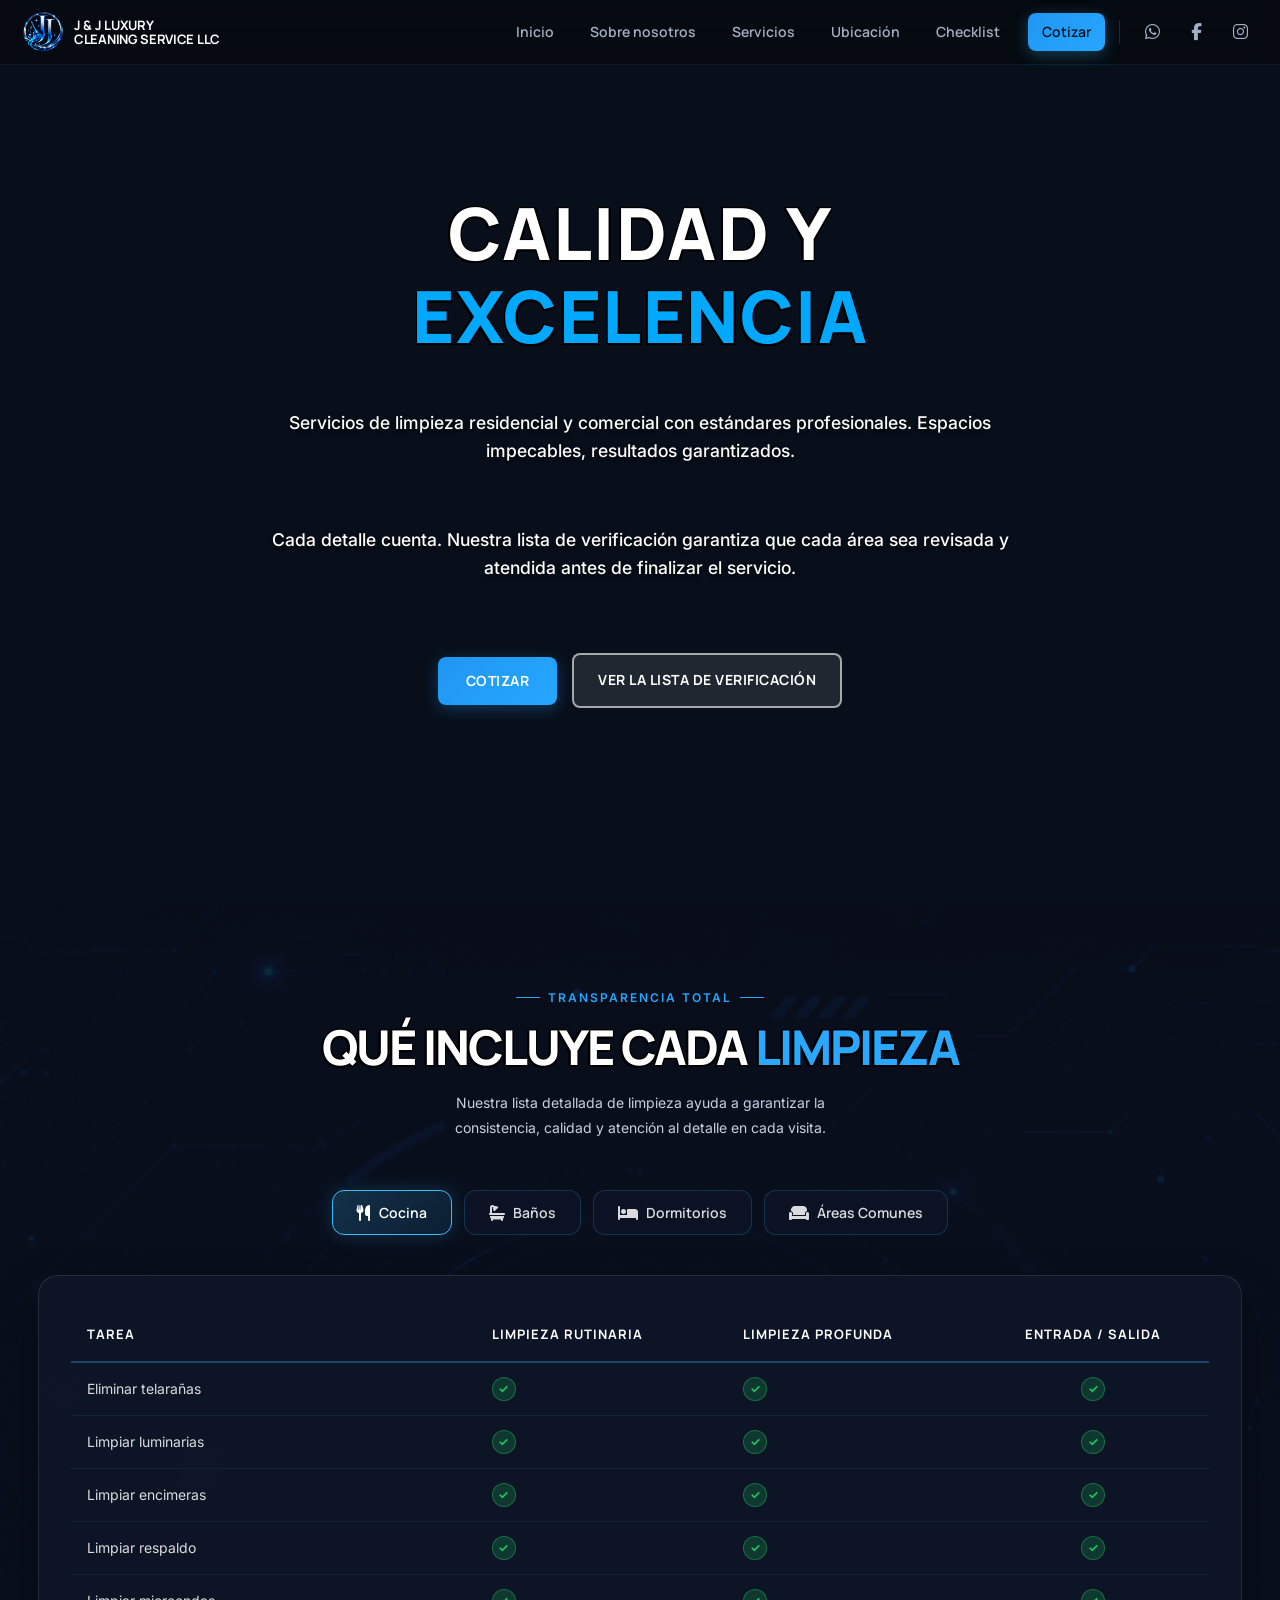
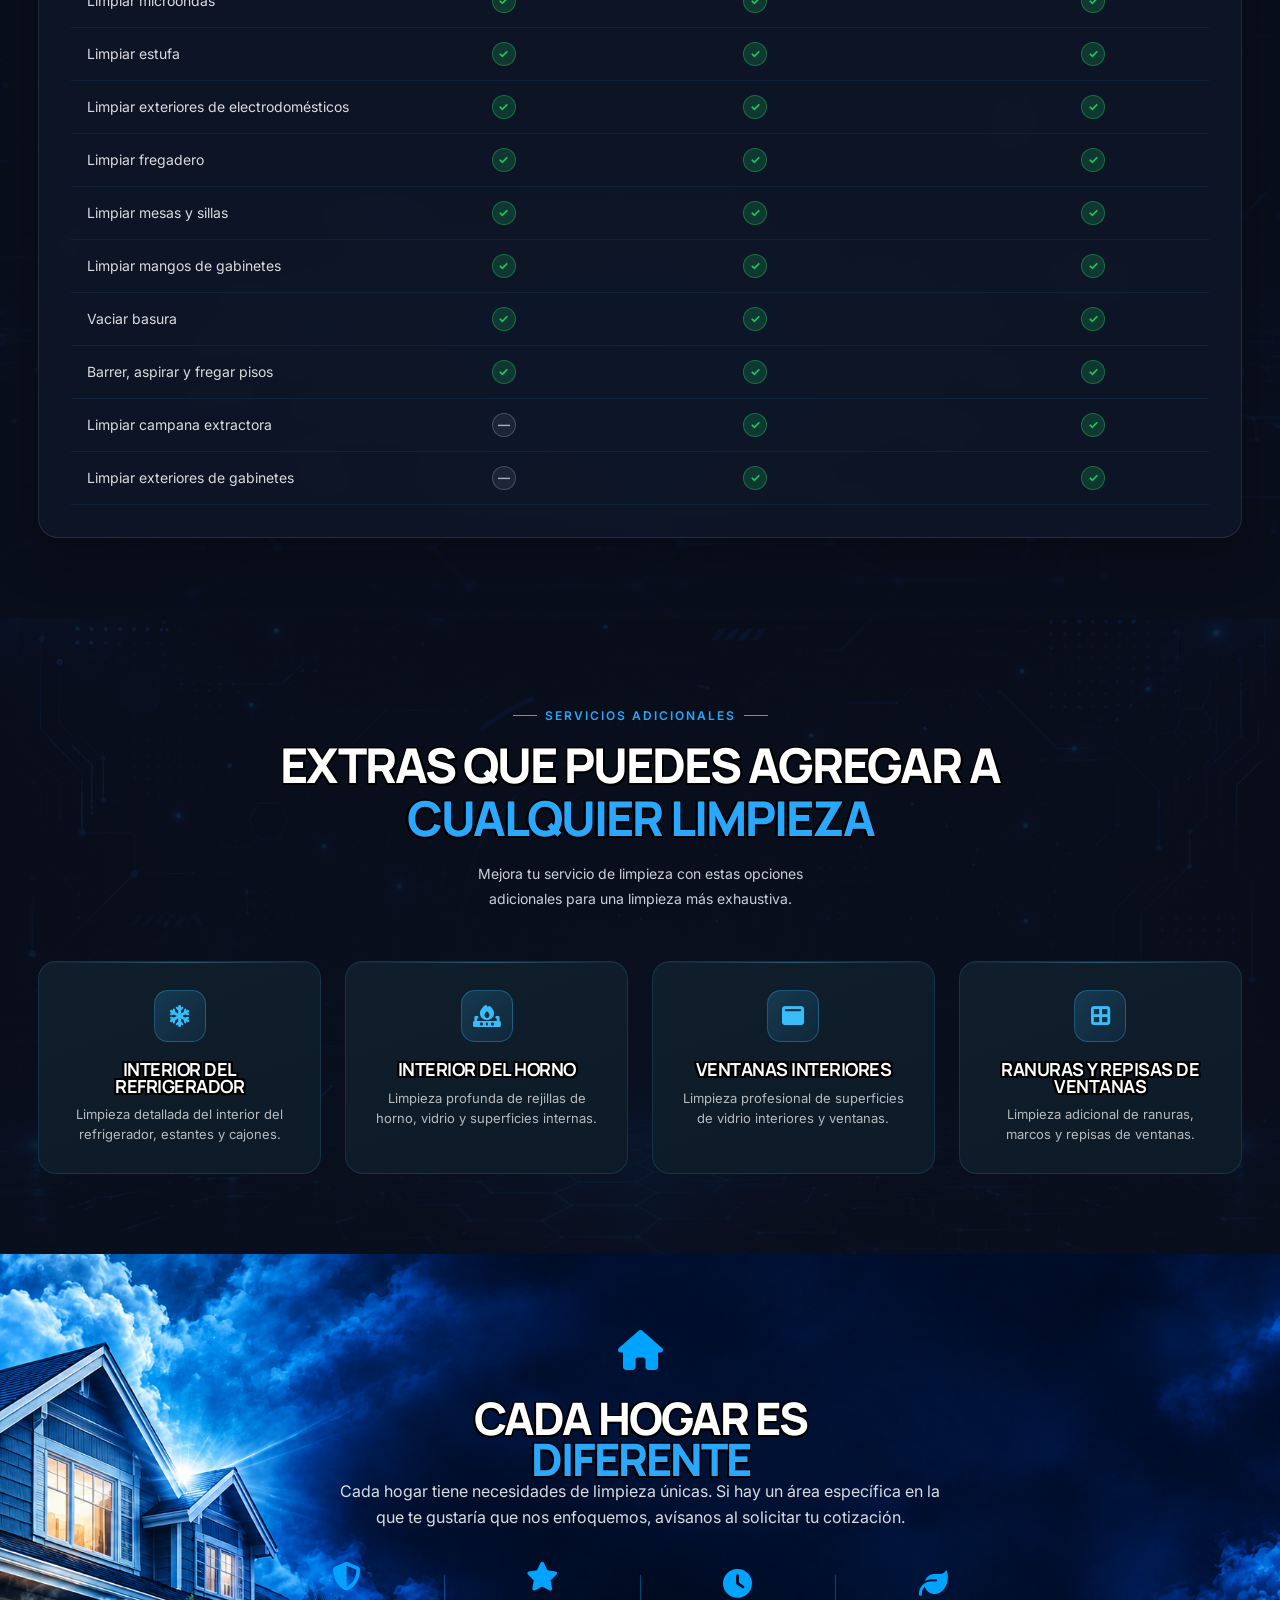
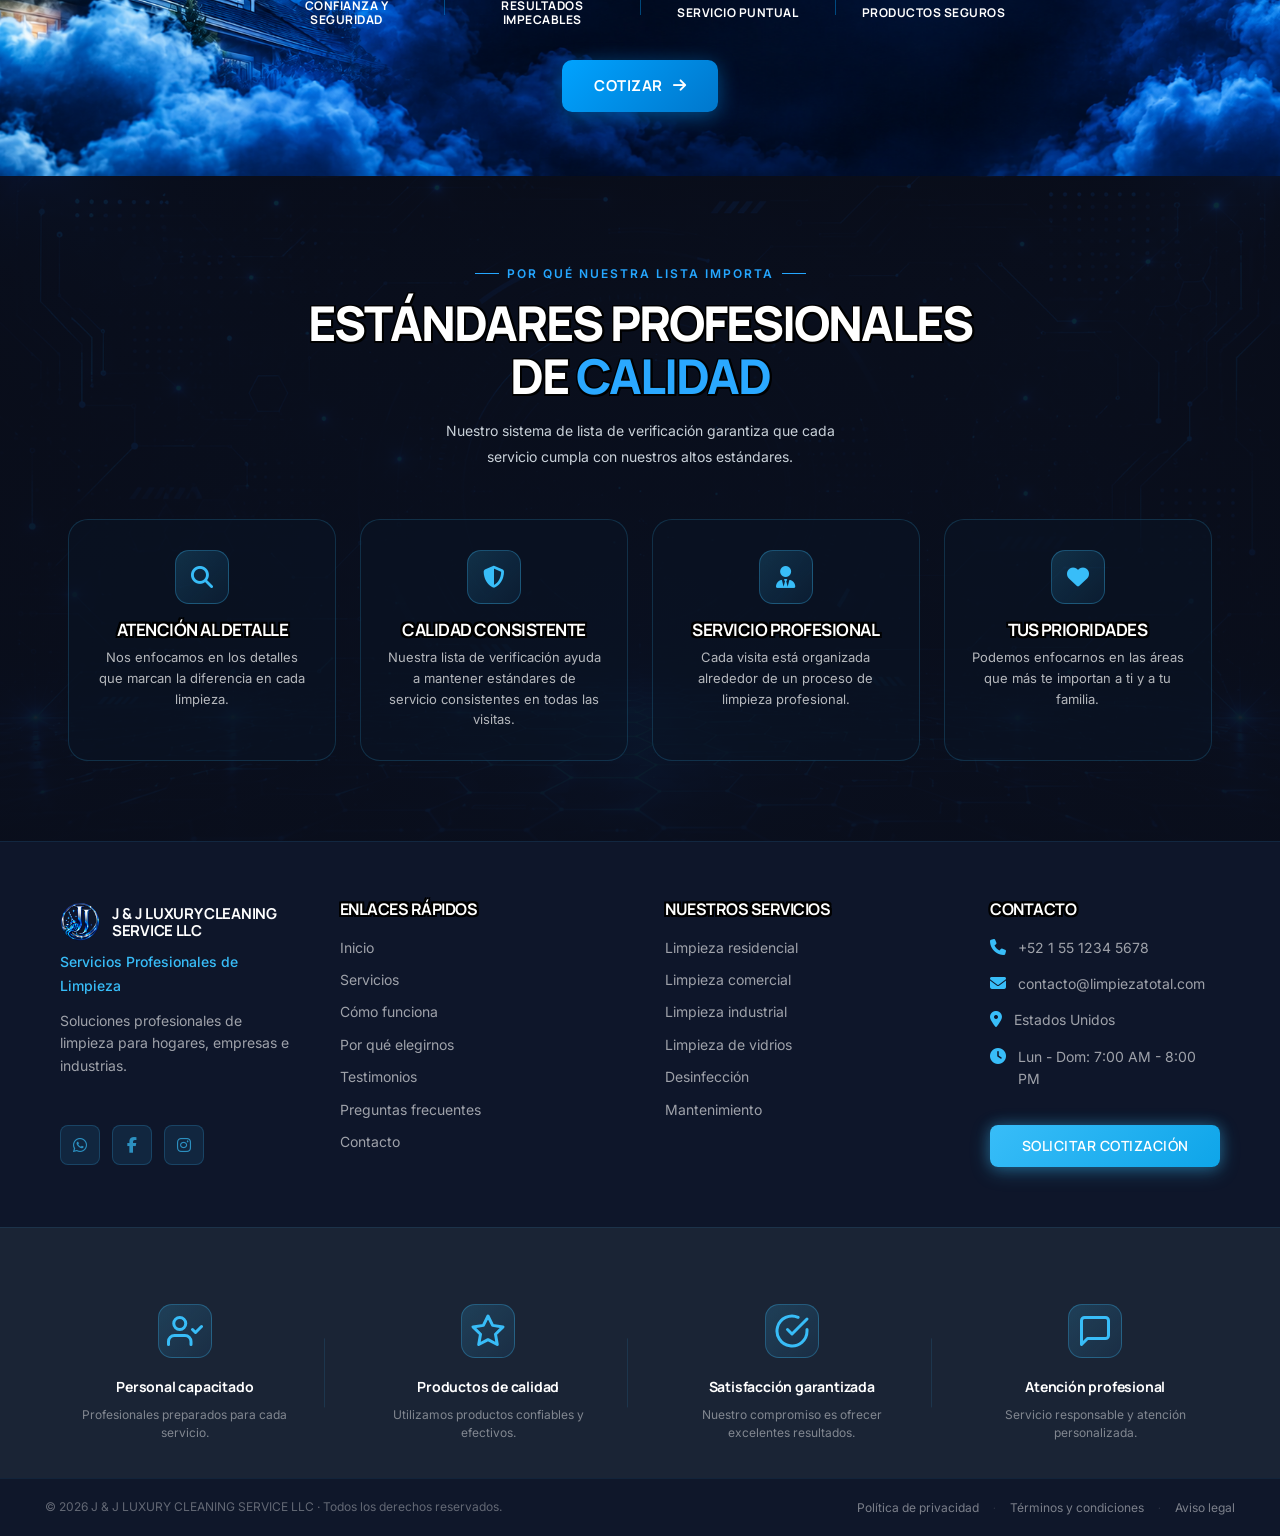
==== commit 5d375872: "hero checklist" ====
--- a/checklist.html
+++ b/checklist.html
@@ -215,166 +215,128 @@
             0%,100%{opacity:1;transform:scale(1);}
             50%{opacity:0.7;transform:scale(1.1);}
         }
-        .hero-inner{
-             position:relative;z-index:2;max-width:850px;
-             text-align:center;
-             display:flex;
-             flex-direction:column;
-             align-items:center;
-             gap:24px;
-             padding-left:16px;
-             padding-right:16px;
-             margin:0 auto;
+ .hero-overlay{
+              position:absolute;
+              top:0;left:0;right:0;bottom:0;
+              background-color:rgba(0,0,0,0.9);
+              z-index:1;
+              pointer-events:none;
+          }
+          .hero-inner{
+               position:relative;z-index:2;max-width:850px;
+               text-align:center;
+               display:flex;
+               flex-direction:column;
+               align-items:center;
+               gap:24px;
+               padding-left:16px;
+               padding-right:16px;
+               margin:0 auto;
+           }
+          .hero-content-box{
+               background:transparent !important;
+               backdrop-filter:none !important;
+               -webkit-backdrop-filter:none !important;
+               border:none !important;
+               border-radius:0 !important;
+               padding:0 !important;
+               width:100%;
+               max-width:850px;
+               margin:0 auto;
+               text-align:center;
+               box-shadow:none !important;
+               display:flex;
+               flex-direction:column;
+               align-items:center;
+               gap:16px;
+           }
+           .hero-title{
+               font-family:'Manrope',sans-serif;
+               font-size:clamp(2.8rem,6vw,4.5rem);
+               font-weight:900;
+               line-height:1.15;
+               letter-spacing:1.5px;
+               margin-bottom:20px;
+               color:#FFFFFF;
+               text-align:center;
+               filter:none !important;
+               -webkit-text-stroke:0px transparent !important;
+               text-shadow:none !important;
+           }
+           .hero-title .highlight{
+               color:#00a8ff !important;
+               filter:none !important;
+               -webkit-text-stroke:0px transparent !important;
+               text-shadow:0 0 15px rgba(0,168,255,0.4) !important;
+           }
+            .hero-lead{
+                font-family:'Inter',sans-serif;
+                font-size:16px;
+                max-width:750px;
+                margin-bottom:0;
+                color:#FFFFFF !important;
+                font-weight:500;
+                line-height:1.6;
+                text-align:center;
+                text-shadow:0px 2px 4px rgba(0,0,0,0.8) !important;
+            }
+            .hero-checklist-text{
+                font-family:'Inter',sans-serif;font-size:clamp(13px,1.8vw,17px);
+                color:#FFFFFF !important;
+                font-weight:500;
+                line-height:1.6;margin-bottom:0;max-width:750px;
+                text-align:center;
+                text-shadow:0px 2px 4px rgba(0,0,0,0.8) !important;
+            }
+           .hero-secondary{
+               display:inline-flex;align-items:center;gap:10px;
+               padding:14px 24px;
+               background:rgba(255,255,255,0.1);
+               border:2px solid rgba(255,255,255,0.6);
+               color:#FFFFFF;
+               border-radius:8px;
+               font-family:'Manrope',sans-serif;
+               font-size:14px;font-weight:700;letter-spacing:.5px;text-transform:uppercase;
+               transition:all .3s ease;
+               cursor:pointer;
+               text-decoration:none;
+               min-height:48px;
+               backdrop-filter:blur(5px);
+           }
+           .hero-secondary:hover{
+               background:#FFFFFF;
+               color:#000000;
+               border-color:#FFFFFF;
+               box-shadow:0 6px 20px rgba(255,255,255,0.3);
+           }
+          .hero-buttons{
+              display:flex;
+              justify-content:center;
+              align-items:center;
+              gap:15px;
+              flex-wrap:wrap;
+              width:100%;
+              margin-top:25px;
+          }
+         .hero-cta{
+             display:inline-flex;align-items:center;gap:12px;
+             padding:14px 28px;
+             background:linear-gradient(135deg,#2196F3,#25A7FF);
+             color:#fff;
+             border-radius:8px;
+             font-family:'Manrope',sans-serif;
+             font-size:14px;font-weight:700;letter-spacing:.5px;text-transform:uppercase;
+             transition:all .3s ease;
+             cursor:pointer;
+             border:none;
+             min-height:48px;
+             box-shadow:0 4px 16px rgba(33,150,243,.3);
          }
-        .hero-content-box{
-             background:transparent !important;
-             backdrop-filter:none !important;
-             -webkit-backdrop-filter:none !important;
-             border:none !important;
-             border-radius:0 !important;
-             padding:0 !important;
-             width:100%;
-             max-width:850px;
-             margin:0 auto;
-             text-align:center;
-             box-shadow:none !important;
-             display:flex;
-             flex-direction:column;
-             align-items:center;
-             gap:16px;
+         .hero-cta:hover{
+             transform:translateY(-2px);
+             background:linear-gradient(135deg,#168BE6,#2196F3);
+             box-shadow:0 6px 20px rgba(33,150,243,.4),0 0 15px rgba(0,163,255,0.6);
          }
-         .hero-title{
-             font-family:'Manrope',sans-serif;
-             font-size:clamp(2.8rem,6vw,4.5rem);
-             font-weight:900;
-             line-height:1.15;
-             letter-spacing:1.5px;
-             margin-bottom:20px;
-             color:#FFFFFF;
-             text-align:center;
-             filter:none !important;
-             -webkit-text-stroke:0px transparent !important;
-             text-shadow:
-               1.5px 1.5px 0 #000000,
-              -1.5px 1.5px 0 #000000,
-               1.5px -1.5px 0 #000000,
-              -1.5px -1.5px 0 #000000,
-               0px 1.5px 0 #000000,
-               0px -1.5px 0 #000000,
-               1.5px 0px 0 #000000,
-              -1.5px 0px 0 #000000 !important;
-         }
-         .hero-title .highlight{
-             color:#00a8ff !important;
-             filter:none !important;
-             -webkit-text-stroke:0px transparent !important;
-         }
-          .hero-lead{
-              font-family:'Inter',sans-serif;
-              font-size:16px;
-              max-width:750px;
-              margin-bottom:0;
-              color:#111827 !important;
-              font-weight:700;
-              line-height:1.6;
-              text-align:center;
-              text-shadow:
-                0.5px 0.5px 0 #ffffff,
-               -0.5px 0.5px 0 #ffffff,
-                0.5px -0.5px 0 #ffffff,
-               -0.5px -0.5px 0 #ffffff,
-                0px 0.5px 0 #ffffff,
-                0px -0.5px 0 #ffffff,
-                0.5px 0px 0 #ffffff,
-               -0.5px 0px 0 #ffffff !important;
-          }
-          .hero-checklist-text{
-              font-family:'Inter',sans-serif;font-size:clamp(13px,1.8vw,17px);
-              color:#111827 !important;
-              font-weight:700;
-              line-height:1.6;margin-bottom:0;max-width:750px;
-              text-align:center;
-              text-shadow:
-                0.5px 0.5px 0 #ffffff,
-               -0.5px 0.5px 0 #ffffff,
-                0.5px -0.5px 0 #ffffff,
-               -0.5px -0.5px 0 #ffffff,
-                0px 0.5px 0 #ffffff,
-                0px -0.5px 0 #ffffff,
-                0.5px 0px 0 #ffffff,
-               -0.5px 0px 0 #ffffff !important;
-          }
-          .hero-secondary{
-              display:inline-flex;align-items:center;gap:10px;
-              padding:14px 24px;
-              background:rgba(17,24,39,0.85);
-              border:1px solid rgba(255,255,255,0.4);
-              color:#fff;
-              border-radius:8px;
-              font-family:'Manrope',sans-serif;
-              font-size:13px;font-weight:700;letter-spacing:.5px;text-transform:uppercase;
-              transition:all .3s ease;
-              cursor:pointer;
-              text-decoration:none;
-              min-height:48px;
-              backdrop-filter:blur(5px);
-              box-shadow:0 4px 12px rgba(0,0,0,0.3);
-          }
-          .hero-secondary:hover{
-              background:#00a8ff;
-              color:#fff;
-              border-color:#00a8ff;
-              box-shadow:0 6px 18px rgba(0,168,255,0.4);
-          }
-         .hero-buttons{
-             display:flex;
-             justify-content:center;
-             align-items:center;
-             gap:15px;
-             flex-wrap:wrap;
-             width:100%;
-             margin-top:25px;
-         }
-        .hero-cta{
-            display:inline-flex;align-items:center;gap:12px;
-            padding:14px 28px;
-            background:linear-gradient(135deg,#2196F3,#25A7FF);
-            color:#fff;
-            border-radius:6px;
-            font-family:'Manrope',sans-serif;
-            font-size:14px;font-weight:700;letter-spacing:.5px;text-transform:uppercase;
-            transition:all .3s ease;
-            cursor:pointer;
-            border:none;
-            min-height:48px;
-            box-shadow:0 4px 16px rgba(33,150,243,.3);
-        }
-        .hero-cta:hover{
-            transform:translateY(-2px);
-            background:linear-gradient(135deg,#168BE6,#2196F3);
-            box-shadow:0 6px 20px rgba(33,150,243,.4),0 0 15px rgba(0,163,255,0.6);
-        }
-        .hero-secondary{
-            display:inline-flex;align-items:center;gap:10px;
-            padding:14px 24px;
-            background:transparent;
-            border:2px solid #2196F3;
-            color:#2196F3;
-            border-radius:6px;
-            font-family:'Manrope',sans-serif;
-            font-size:13px;font-weight:600;letter-spacing:.5px;text-transform:uppercase;
-            transition:all .3s ease;
-            cursor:pointer;
-            text-decoration:none;
-            min-height:48px;
-        }
-        .hero-secondary:hover{
-            background:#2196F3;
-            color:#fff;
-            border-color:#2196F3;
-            transform:translateY(-2px);
-            box-shadow:0 6px 20px rgba(33,150,243,.3);
-        }
 
         /* WHAT'S INCLUDED SECTION */
         .included-section{
@@ -1460,6 +1422,41 @@
     video::-webkit-media-controls-enclosure {
       display: none !important;
     }
+    .checklist-hero .main-hero-title {
+      -webkit-text-stroke: 0px transparent !important;
+      text-shadow:
+        1.5px 1.5px 0 #000000,
+        -1.5px 1.5px 0 #000000,
+        1.5px -1.5px 0 #000000,
+        -1.5px -1.5px 0 #000000,
+        0px 1.5px 0 #000000,
+        0px -1.5px 0 #000000,
+        1.5px 0px 0 #000000,
+        -1.5px 0px 0 #000000 !important;
+      font-size: 3rem;
+      font-weight: 900;
+      line-height: 1.15;
+      color: #fff;
+      margin-bottom: 20px;
+      text-transform: uppercase;
+      white-space: normal;
+      filter: none !important;
+      font-family: 'Manrope', sans-serif;
+    }
+    .checklist-hero .main-hero-title .highlight {
+      color: #00a8ff !important;
+      -webkit-text-stroke: 0px transparent !important;
+      text-shadow:
+        1.5px 1.5px 0 #000000,
+        -1.5px 1.5px 0 #000000,
+        1.5px -1.5px 0 #000000,
+        -1.5px -1.5px 0 #000000,
+        0px 1.5px 0 #000000,
+        0px -1.5px 0 #000000,
+        1.5px 0px 0 #000000,
+        -1.5px 0px 0 #000000 !important;
+      filter: none !important;
+    }
   </style>
 </head>
 <body>
@@ -1561,10 +1558,14 @@
             <video autoplay muted loop playsinline webkit-playsinline preload="metadata" disablepictureinpicture controlslist="nodownload nobuttons" class="hero-video" style="object-fit:cover;object-position:center;width:100%;height:100%;position:absolute;top:0;left:0;z-index:0;pointer-events:none;" aria-hidden="true">
                 <source src="videos/Fondo_Hero_Checklist.mp4" type="video/mp4">
             </video>
+            <div class="hero-overlay"></div>
         </div>
         <div class="container hero-inner">
             <div class="hero-content-box">
-                <h1 class="hero-title">Calidad y <span class="highlight">Excelencia</span></h1>
+                <h1 class="main-hero-title">
+                    CALIDAD Y<br>
+                    <span class="highlight">EXCELENCIA</span>
+                </h1>
                 <p class="hero-lead">Servicios de limpieza residencial y comercial con estándares profesionales. Espacios impecables, resultados garantizados.</p>
                 <p class="hero-checklist-text">Cada detalle cuenta. Nuestra lista de verificación garantiza que cada área sea revisada y atendida antes de finalizar el servicio.</p>
                 <div class="hero-buttons">
--- a/styles.css
+++ b/styles.css
@@ -8020,6 +8020,26 @@
    -1.5px 0px 0 #000000 !important;
 }
 
+.checklist-hero .hero-title,
+.checklist-hero h1,
+.checklist-hero h2 {
+  color: #FFFFFF !important;
+  font-weight: 900 !important;
+  font-size: clamp(2.8rem,6vw,4.5rem) !important;
+  line-height: 1.15 !important;
+  letter-spacing: 1.5px !important;
+  margin-bottom: 20px !important;
+  -webkit-text-stroke: 0px transparent !important;
+  text-shadow: none !important;
+}
+
+.checklist-hero .hero-title .highlight,
+.checklist-hero h1 .highlight {
+  color: #00a8ff !important;
+  -webkit-text-stroke: 0px transparent !important;
+  text-shadow: 0 0 15px rgba(0,168,255,0.4) !important;
+}
+
 .main-hero-title .highlight,
 .hero-title .highlight,
 .section-title .highlight,
@@ -8046,7 +8066,19 @@
   box-shadow: 0 4px 10px rgba(0, 0, 0, 0.3) !important;
 }
 
-/* Checklist Hero - Eliminar recuadro, texto sobre video */
+/* Checklist Hero - Overlay and text styling */
+.checklist-hero .hero-overlay,
+.hero-overlay {
+  position: absolute !important;
+  top: 0 !important;
+  left: 0 !important;
+  right: 0 !important;
+  bottom: 0 !important;
+  background-color: rgba(0, 0, 0, 0.9) !important;
+  z-index: 1 !important;
+  pointer-events: none !important;
+}
+
 .checklist-hero .hero-content-box,
 .checklist-hero .hero-card,
 .hero-content-box {
@@ -8061,50 +8093,74 @@
   text-align: center !important;
 }
 
+.checklist-hero .hero-title,
+.checklist-hero h1,
+.checklist-hero h2 {
+  color: #FFFFFF !important;
+  font-weight: 900 !important;
+  font-size: clamp(2.8rem,6vw,4.5rem) !important;
+  line-height: 1.15 !important;
+  letter-spacing: 1.5px !important;
+  margin-bottom: 20px !important;
+  text-shadow:
+    2px 2px 0 rgba(0,0,0,0.5),
+   -2px 2px 0 rgba(0,0,0,0.5),
+    2px -2px 0 rgba(0,0,0,0.5),
+   -2px -2px 0 rgba(0,0,0,0.5),
+    0px 2px 4px rgba(0,0,0,0.6) !important;
+  -webkit-text-stroke: 1px rgba(0,0,0,0.8) !important;
+}
+
+.checklist-hero .hero-title .highlight,
+.checklist-hero .hero-title .accent,
+.checklist-hero h1 .highlight {
+  color: #00a8ff !important;
+  -webkit-text-stroke: 1px rgba(0,0,0,0.8) !important;
+  text-shadow:
+    2px 2px 0 rgba(0,0,0,0.5),
+   -2px 2px 0 rgba(0,0,0,0.5),
+    2px -2px 0 rgba(0,0,0,0.5),
+   -2px -2px 0 rgba(0,0,0,0.5),
+    0 0 20px rgba(0,168,255,0.5),
+    0 0 40px rgba(0,168,255,0.3) !important;
+}
+
+.checklist-hero .hero-lead,
+.checklist-hero .hero-checklist-text,
 .checklist-hero p,
 .checklist-hero .hero-subtitle,
-.checklist-hero .hero-description,
-.checklist-hero .hero-lead,
-.checklist-hero .hero-checklist-text {
-  color: #111827 !important;
-  font-weight: 700 !important;
+.checklist-hero .hero-description {
+  color: #FFFFFF !important;
+  font-weight: 500 !important;
   font-size: 1.1rem !important;
   line-height: 1.6 !important;
   max-width: 750px !important;
   margin: 15px auto 30px auto !important;
-  text-shadow:
-    0.5px 0.5px 0 #ffffff,
-   -0.5px 0.5px 0 #ffffff,
-    0.5px -0.5px 0 #ffffff,
-   -0.5px -0.5px 0 #ffffff,
-    0px 0.5px 0 #ffffff,
-    0px -0.5px 0 #ffffff,
-    0.5px 0px 0 #ffffff,
-   -0.5px 0px 0 #ffffff !important;
+  text-shadow: 0px 2px 4px rgba(0,0,0,0.8) !important;
+  -webkit-text-stroke: 0px transparent !important;
 }
 
 .checklist-hero .hero-secondary,
 .checklist-hero .hero-buttons a:last-child {
-  background: rgba(17, 24, 39, 0.85) !important;
-  color: #ffffff !important;
-  border: 1px solid rgba(255, 255, 255, 0.4) !important;
-  padding: 12px 24px !important;
+  background: rgba(255, 255, 255, 0.1) !important;
+  color: #FFFFFF !important;
+  border: 2px solid rgba(255, 255, 255, 0.6) !important;
+  padding: 14px 24px !important;
   border-radius: 8px !important;
   font-weight: 700 !important;
-  font-size: 0.95rem !important;
+  font-size: 14px !important;
   letter-spacing: 0.5px !important;
   text-transform: uppercase !important;
   backdrop-filter: blur(5px) !important;
-  box-shadow: 0 4px 12px rgba(0, 0, 0, 0.3) !important;
   transition: all 0.3s ease !important;
 }
 
 .checklist-hero .hero-secondary:hover,
 .checklist-hero .hero-buttons a:last-child:hover {
-  background: #00a8ff !important;
-  color: #ffffff !important;
-  border-color: #00a8ff !important;
-  box-shadow: 0 6px 18px rgba(0, 168, 255, 0.4) !important;
+  background: #FFFFFF !important;
+  color: #000000 !important;
+  border-color: #FFFFFF !important;
+  box-shadow: 0 6px 20px rgba(255, 255, 255, 0.3) !important;
 }
 
 .checklist-hero .hero-buttons,
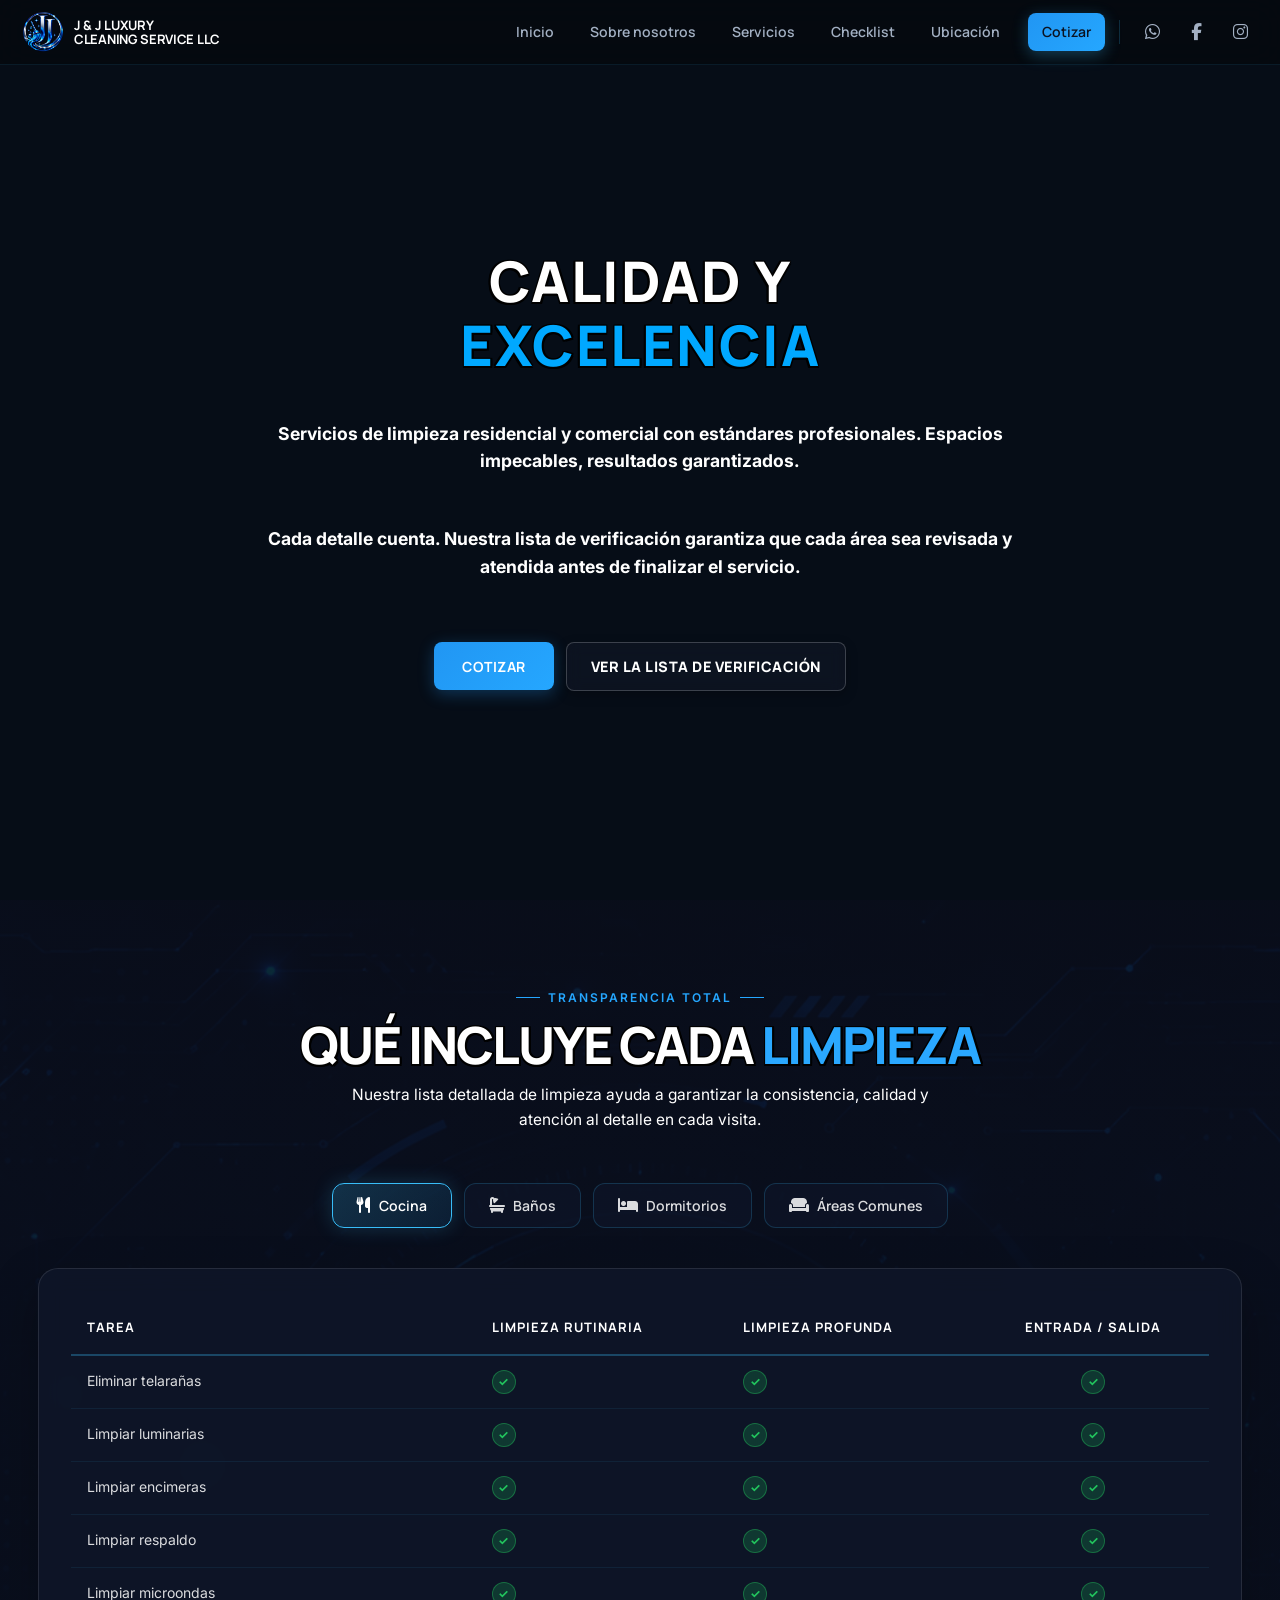
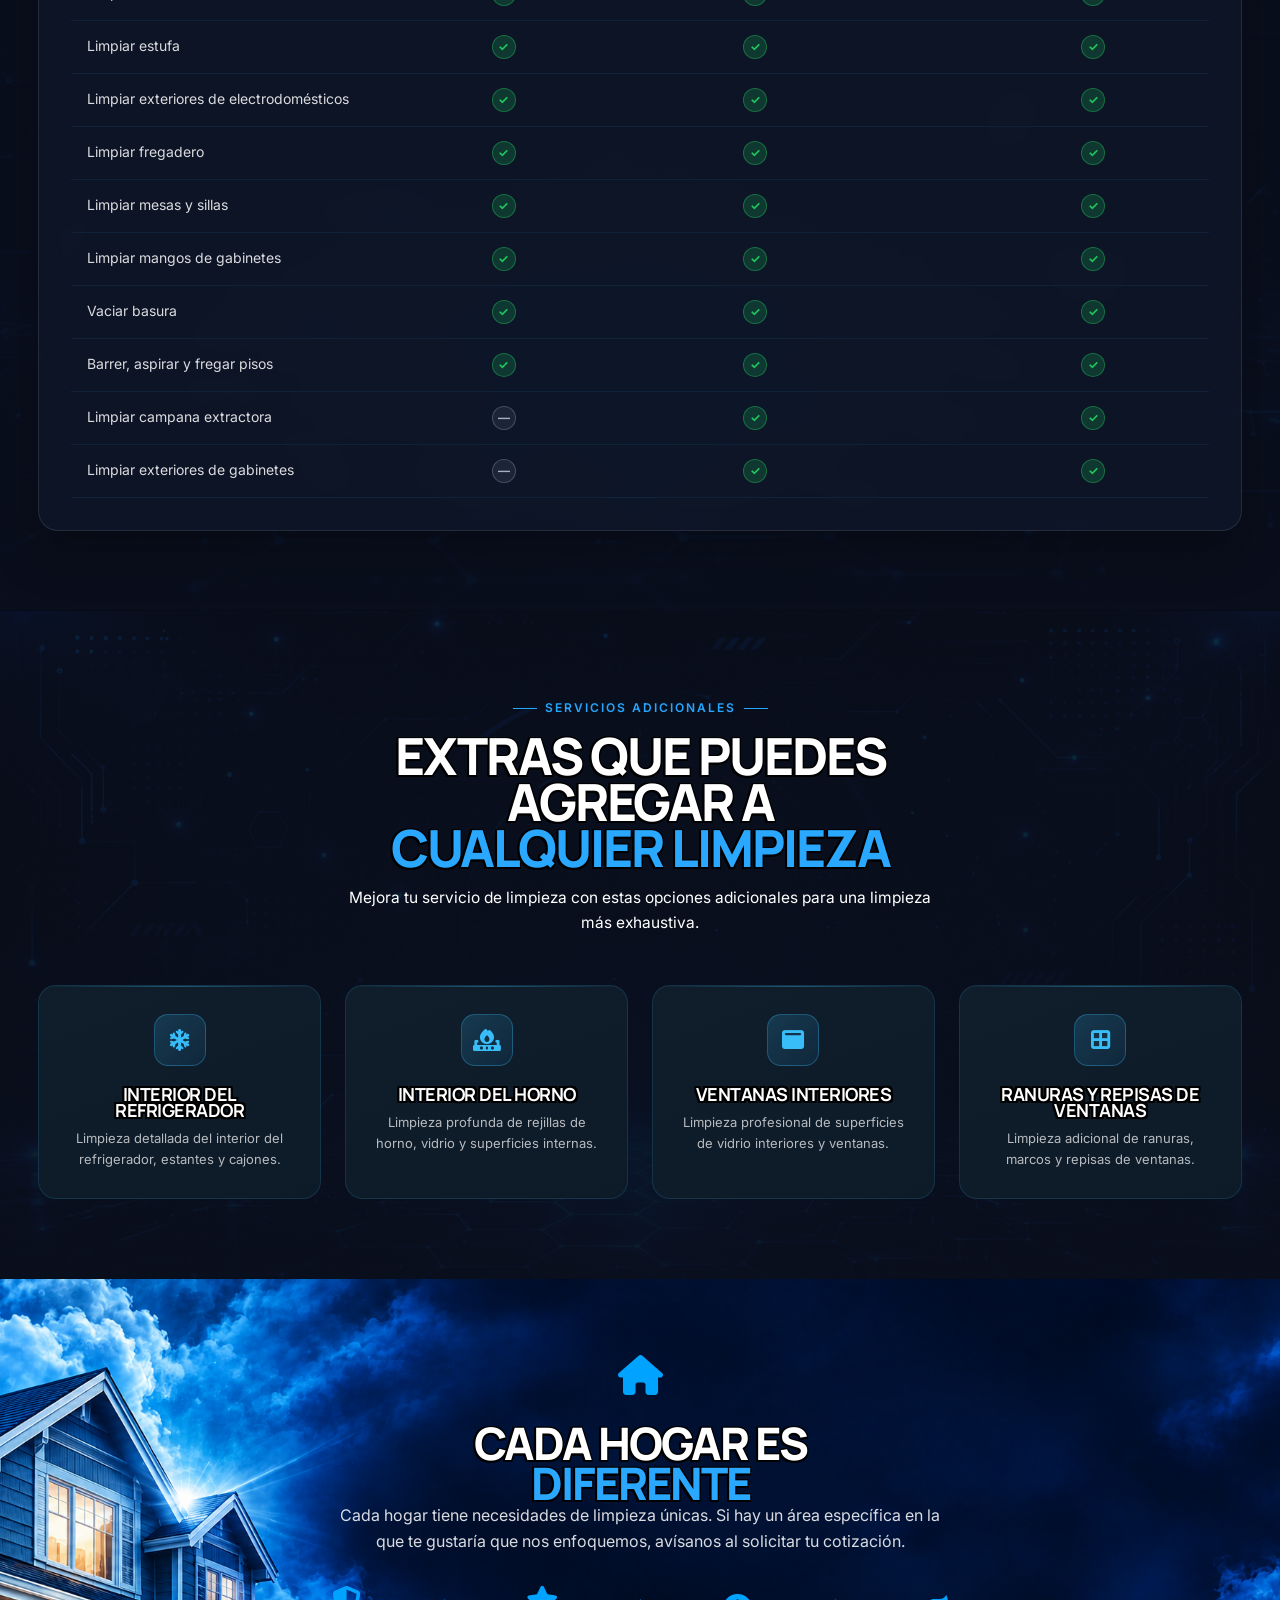
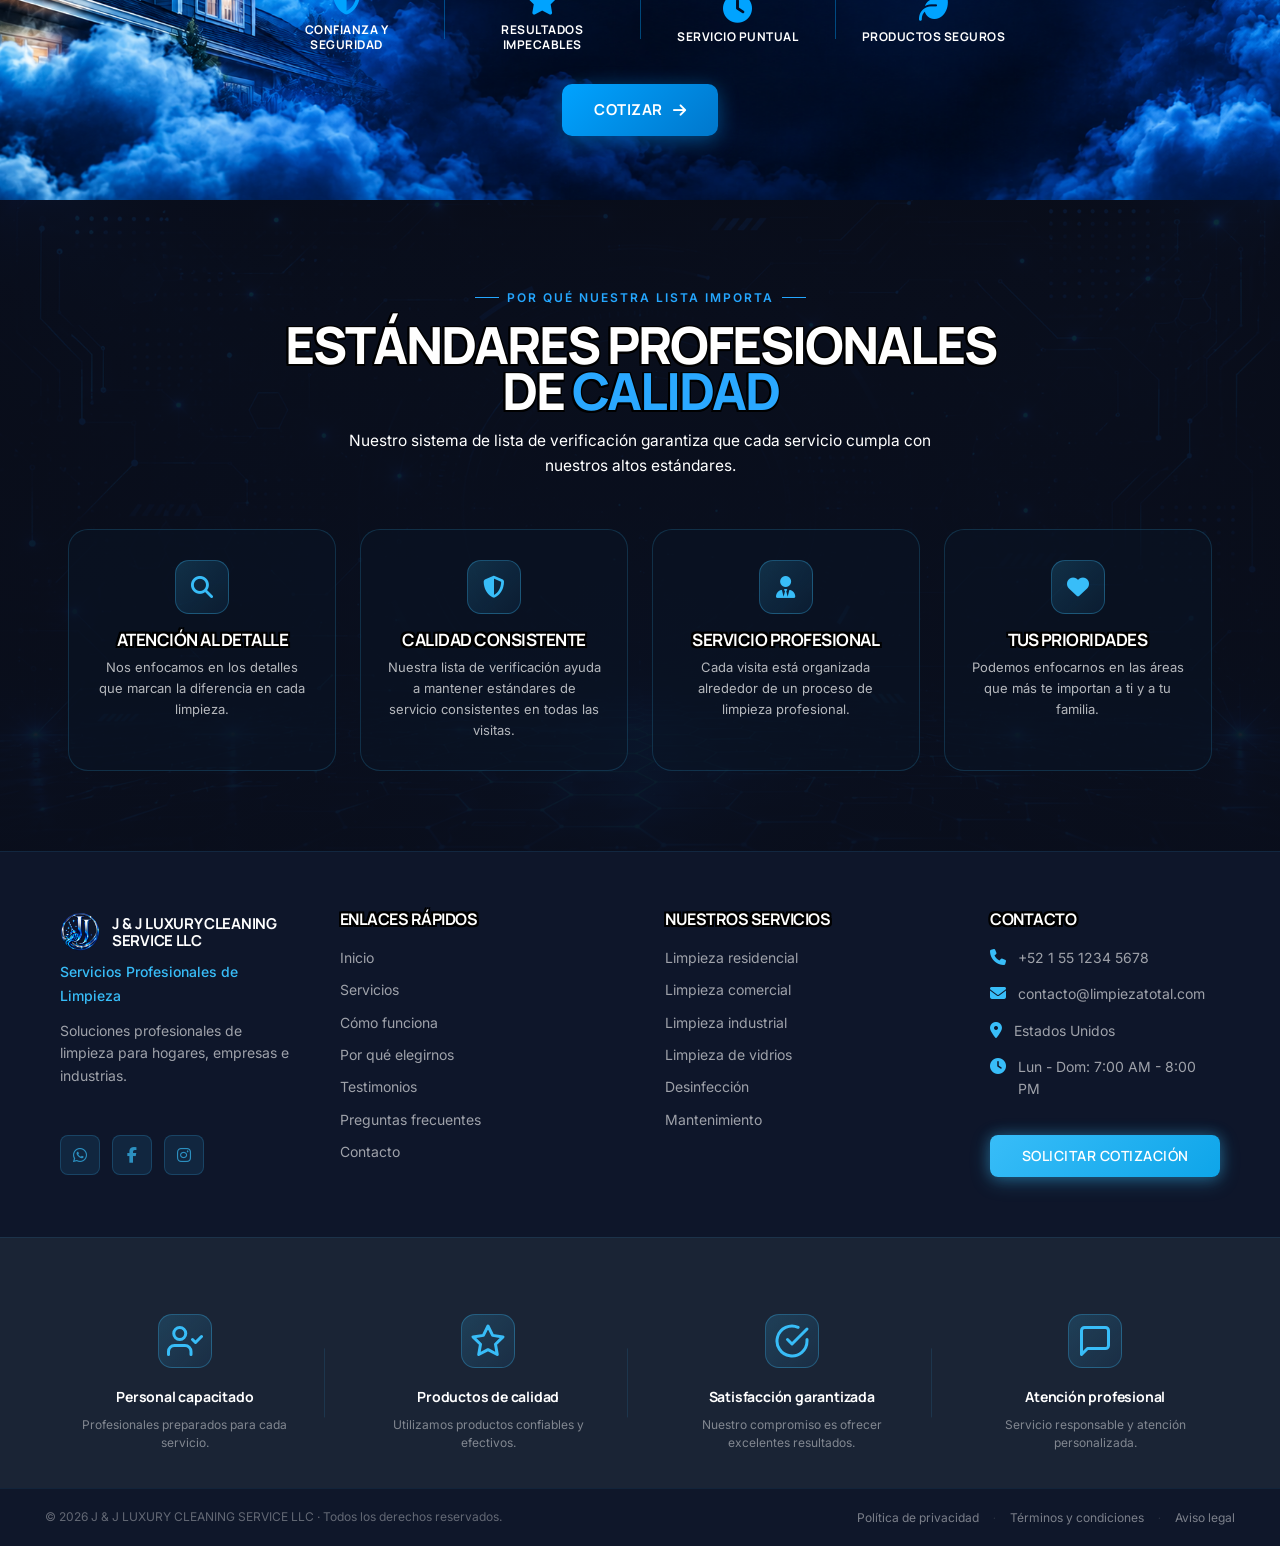
==== commit f57bdc9d: "ajustes semifinales" ====
--- a/checklist.html
+++ b/checklist.html
@@ -170,173 +170,278 @@
             to{opacity:1;transform:translateX(-50%) translateY(0);}
         }
 
-        /* HERO SECTION */
+/* HERO SECTION */
 .checklist-hero{
-             position:relative;
-             width:100%;
-             min-height:100svh;
-             min-height:100dvh;
-             display:flex;
-             align-items:center;
-             justify-content:center;
-             overflow:hidden;
-             padding-top:env(safe-area-inset-top, 0px);
-             padding-bottom:env(safe-area-inset-bottom, 0px);
-             background:#080f1a;
-             background-size:cover;
-             background-position:center;
-             background-repeat:no-repeat;
-         }
-.hero-bg-container{
-                position:absolute;
-                top:0;
-                left:0;
-                width:100%;
-                height:100%;
-                overflow:hidden;
-                z-index:0;
-            }
-          .hero-video{
-                position:absolute;
-                top:0;
-                left:0;
-                width:100%;
-                height:100%;
-                object-fit:cover;
-                object-position:center;
-                z-index:0;
-                pointer-events:none !important;
-            }
-          .hero-video::-webkit-media-controls{display:none !important;}
-          .hero-video::-webkit-media-controls-enclosure{display:none !important;}
-          .hero-video::-webkit-media-controls-panel{display:none !important;}
-
-        @keyframes particleFloat{
-            0%,100%{opacity:1;transform:scale(1);}
-            50%{opacity:0.7;transform:scale(1.1);}
-        }
- .hero-overlay{
-              position:absolute;
-              top:0;left:0;right:0;bottom:0;
-              background-color:rgba(0,0,0,0.9);
-              z-index:1;
-              pointer-events:none;
+                position:relative !important;
+                width:100% !important;
+                height:100vh !important;
+                height:100dvh !important;
+                display:flex !important;
+                align-items:center !important;
+                justify-content:center !important;
+                padding:60px 16px 20px 16px !important;
+                box-sizing:border-box !important;
+                overflow:hidden !important;
+            }
+  .hero-bg-container{
+                  position:absolute !important;
+                  top:0 !important;
+                  left:0 !important;
+                  width:100% !important;
+                  height:100% !important;
+                  overflow:hidden !important;
+                  z-index:0 !important;
+              }
+            .hero-video{
+                  position:absolute !important;
+                  top:50% !important;
+                  left:50% !important;
+                  transform:translate(-50%,-50%) !important;
+                  min-width:100% !important;
+                  min-height:100% !important;
+                  width:100% !important;
+                  height:100% !important;
+                  object-fit:cover !important;
+                  object-position:center !important;
+                  z-index:1 !important;
+              }
+            .hero-video::-webkit-media-controls{display:none !important;}
+            .hero-video::-webkit-media-controls-enclosure{display:none !important;}
+            .hero-video::-webkit-media-controls-panel{display:none !important;}
+
+          @keyframes particleFloat{
+              0%,100%{opacity:1;transform:scale(1);}
+              50%{opacity:0.7;transform:scale(1.1);}
           }
-          .hero-inner{
-               position:relative;z-index:2;max-width:850px;
-               text-align:center;
-               display:flex;
-               flex-direction:column;
-               align-items:center;
-               gap:24px;
+.hero-overlay{
+                 position:absolute !important;
+                 top:0 !important;left:0 !important;right:0 !important;bottom:0 !important;
+                 background-color:rgba(0,0,0,0.15) !important;
+                 z-index:1 !important;
+                 pointer-events:none !important;
+             }
+    .checklist-hero::before{
+                 display:block !important;
+                 content:"" !important;
+                 position:absolute !important;
+                 top:0 !important;left:0 !important;right:0 !important;bottom:0 !important;
+                 background:rgba(0,0,0,0.15) !important;
+                 z-index:1 !important;
+                 pointer-events:none !important;
+             }
+  .checklist-hero-container,
+  .checklist-hero .hero-content{
+                 position:relative !important;
+                 z-index:3 !important;
+                 width:100% !important;
+                 max-width:800px !important;
+                 margin:0 auto !important;
+                 text-align:center !important;
+             }
+/* Restablecer tamaño del título según el diseño global */
+   .checklist-hero h1,
+   .checklist-hero .main-hero-title,
+   .checklist-hero .hero-title{
+                  font-size:clamp(2.2rem,5vw,3.5rem) !important;
+                  line-height:1.15 !important;
+                  margin-bottom:16px !important;
+              }
+   .checklist-hero p,
+   .checklist-hero .hero-subtitle,
+   .checklist-hero .hero-description{
+                  color:#111827 !important;
+                  font-weight:700 !important;
+                  font-size:clamp(0.9rem,2.5vw,1.1rem) !important;
+                  line-height:1.55 !important;
+                  max-width:750px !important;
+                  margin:14px auto 25px auto !important;
+                  text-shadow:none !important;
+                  filter:none !important;
+                  -webkit-text-stroke:0px transparent !important;
+              }
+  .checklist-hero .hero-buttons,
+  .checklist-hero .cta-buttons{
+                 display:flex !important;
+                 justify-content:center !important;
+                 align-items:center !important;
+                 gap:12px !important;
+             }
+  .checklist-hero .btn-primary,
+  .checklist-hero .hero-buttons a:first-child{
+                 background:#0077cc !important;
+                 color:#ffffff !important;
+                 font-weight:800 !important;
+                 font-size:0.9rem !important;
+                 padding:12px 24px !important;
+                 border-radius:8px !important;
+                 text-transform:uppercase !important;
+                 border:none !important;
+                 box-shadow:0 4px 14px rgba(0,119,204,0.4) !important;
+             }
+.checklist-hero .btn-secondary,
+   .checklist-hero a.btn-outline,
+   .checklist-hero .hero-buttons a:last-child{
+                  background:rgba(17,24,39,0.6) !important;
+                  color:#ffffff !important;
+                  font-weight:800 !important;
+                  font-size:0.9rem !important;
+                  padding:12px 24px !important;
+                  border-radius:8px !important;
+                  text-transform:uppercase !important;
+                  border:1px solid rgba(255,255,255,0.2) !important;
+                  backdrop-filter:blur(8px) !important;
+                  -webkit-backdrop-filter:blur(8px) !important;
+                  box-shadow:0 4px 12px rgba(0,0,0,0.25) !important;
+                  transition:all 0.3s ease !important;
+              }
+   .checklist-hero .btn-secondary:hover,
+   .checklist-hero a.btn-outline:hover,
+   .checklist-hero .hero-buttons a:last-child:hover{
+                  background:rgba(17,24,39,0.85) !important;
+              }
+/* Reducción proporcional en celulares manteniendo el tamaño amplio */
+   @media (max-width: 768px) {
+     .checklist-hero,
+     #checklist-hero {
+       padding-top:90px !important;
+       padding-bottom:20px !important;
+     }
+     .checklist-hero h1,
+     .checklist-hero .main-hero-title,
+     .checklist-hero .hero-title {
+       font-size:clamp(1.8rem,7vw,2.4rem) !important;
+       margin-bottom:12px !important;
+     }
+     .checklist-hero .hero-buttons {
+       flex-direction:column !important;
+       gap:10px !important;
+       width:100% !important;
+       max-width:280px !important;
+       margin:0 auto !important;
+     }
+     .checklist-hero .hero-buttons a {
+       width:100% !important;
+       padding:10px 16px !important;
+       text-align:center !important;
+     }
+   }
+.hero-inner{
+                position:relative;z-index:2;max-width:850px;
+                text-align:center;
+                display:flex;
+                flex-direction:column;
+                align-items:center;
+                gap:16px;
                padding-left:16px;
                padding-right:16px;
                margin:0 auto;
            }
-          .hero-content-box{
-               background:transparent !important;
-               backdrop-filter:none !important;
-               -webkit-backdrop-filter:none !important;
-               border:none !important;
-               border-radius:0 !important;
-               padding:0 !important;
+.hero-content-box{
+                background:transparent !important;
+                backdrop-filter:none !important;
+                -webkit-backdrop-filter:none !important;
+                border:none !important;
+                border-radius:0 !important;
+                padding:0 !important;
+                width:100%;
+                max-width:850px;
+                margin:0 auto;
+                text-align:center;
+                box-shadow:none !important;
+                display:flex;
+                flex-direction:column;
+                align-items:center;
+                gap:12px;
+            }
+.hero-title{
+                 font-family:'Manrope',sans-serif;
+                 font-size:clamp(2.2rem,5vw,3.5rem);
+                 font-weight:900;
+                 line-height:1.15;
+                 letter-spacing:1.5px;
+                 margin-bottom:16px;
+                 color:#FFFFFF !important;
+                 text-align:center;
+                 filter:none !important;
+                 -webkit-text-stroke:0px transparent !important;
+                 text-shadow:none !important;
+             }
+             .hero-title .highlight{
+                 color:#00a8ff !important;
+                 filter:none !important;
+                 -webkit-text-stroke:0px transparent !important;
+                 text-shadow:0 0 15px rgba(0,168,255,0.4) !important;
+             }
+.hero-lead{
+                  font-family:'Inter',sans-serif;
+                  font-size:clamp(0.9rem,2.5vw,1.1rem);
+                  max-width:750px;
+                  margin-bottom:0;
+                  color:#FFFFFF !important;
+                  font-weight:700;
+                  line-height:1.55;
+                  text-align:center;
+                  text-shadow:none !important;
+              }
+              .hero-checklist-text{
+                  font-family:'Inter',sans-serif;font-size:clamp(0.9rem,2.5vw,1.1rem);
+                  color:#FFFFFF !important;
+                  font-weight:700;
+                  line-height:1.55;margin-bottom:0;max-width:750px;
+                  text-align:center;
+                  text-shadow:none !important;
+              }
+.hero-secondary{
+                 display:inline-flex;align-items:center;gap:10px;
+                 padding:14px 24px;
+                 background:rgba(128,128,128,0.3) !important;
+                 border:1px solid rgba(255,255,255,0.2) !important;
+                 color:#ffffff !important;
+                 border-radius:8px;
+                 font-family:'Manrope',sans-serif;
+                 font-size:14px;font-weight:700;letter-spacing:.5px;text-transform:uppercase;
+                 transition:all .3s ease;
+                 cursor:pointer;
+                 text-decoration:none;
+                 min-height:48px;
+                 backdrop-filter:blur(8px) !important;
+                 -webkit-backdrop-filter:blur(8px) !important;
+                 box-shadow:0 4px 12px rgba(0,0,0,0.25) !important;
+             }
+             .hero-secondary:hover{
+                 background:rgba(128,128,128,0.5) !important;
+                 color:#ffffff !important;
+                 border-color:rgba(255,255,255,0.2) !important;
+                 box-shadow:0 6px 20px rgba(0,0,0,0.3);
+             }
+           .hero-buttons{
+               display:flex;
+               justify-content:center;
+               align-items:center;
+               gap:12px;
+               flex-wrap:wrap;
                width:100%;
-               max-width:850px;
-               margin:0 auto;
-               text-align:center;
-               box-shadow:none !important;
-               display:flex;
-               flex-direction:column;
-               align-items:center;
-               gap:16px;
+               margin-top:20px;
            }
-           .hero-title{
-               font-family:'Manrope',sans-serif;
-               font-size:clamp(2.8rem,6vw,4.5rem);
-               font-weight:900;
-               line-height:1.15;
-               letter-spacing:1.5px;
-               margin-bottom:20px;
-               color:#FFFFFF;
-               text-align:center;
-               filter:none !important;
-               -webkit-text-stroke:0px transparent !important;
-               text-shadow:none !important;
-           }
-           .hero-title .highlight{
-               color:#00a8ff !important;
-               filter:none !important;
-               -webkit-text-stroke:0px transparent !important;
-               text-shadow:0 0 15px rgba(0,168,255,0.4) !important;
-           }
-            .hero-lead{
-                font-family:'Inter',sans-serif;
-                font-size:16px;
-                max-width:750px;
-                margin-bottom:0;
-                color:#FFFFFF !important;
-                font-weight:500;
-                line-height:1.6;
-                text-align:center;
-                text-shadow:0px 2px 4px rgba(0,0,0,0.8) !important;
-            }
-            .hero-checklist-text{
-                font-family:'Inter',sans-serif;font-size:clamp(13px,1.8vw,17px);
-                color:#FFFFFF !important;
-                font-weight:500;
-                line-height:1.6;margin-bottom:0;max-width:750px;
-                text-align:center;
-                text-shadow:0px 2px 4px rgba(0,0,0,0.8) !important;
-            }
-           .hero-secondary{
-               display:inline-flex;align-items:center;gap:10px;
-               padding:14px 24px;
-               background:rgba(255,255,255,0.1);
-               border:2px solid rgba(255,255,255,0.6);
-               color:#FFFFFF;
-               border-radius:8px;
-               font-family:'Manrope',sans-serif;
-               font-size:14px;font-weight:700;letter-spacing:.5px;text-transform:uppercase;
-               transition:all .3s ease;
-               cursor:pointer;
-               text-decoration:none;
-               min-height:48px;
-               backdrop-filter:blur(5px);
-           }
-           .hero-secondary:hover{
-               background:#FFFFFF;
-               color:#000000;
-               border-color:#FFFFFF;
-               box-shadow:0 6px 20px rgba(255,255,255,0.3);
-           }
-          .hero-buttons{
-              display:flex;
-              justify-content:center;
-              align-items:center;
-              gap:15px;
-              flex-wrap:wrap;
-              width:100%;
-              margin-top:25px;
+          .hero-cta{
+              display:inline-flex;align-items:center;gap:12px;
+              padding:14px 28px;
+              background:linear-gradient(135deg,#2196F3,#25A7FF);
+              color:#fff;
+              border-radius:8px;
+              font-family:'Manrope',sans-serif;
+              font-size:14px;font-weight:700;letter-spacing:.5px;text-transform:uppercase;
+              transition:all .3s ease;
+              cursor:pointer;
+              border:none;
+              min-height:48px;
+              box-shadow:0 4px 16px rgba(33,150,243,.3);
           }
-         .hero-cta{
-             display:inline-flex;align-items:center;gap:12px;
-             padding:14px 28px;
-             background:linear-gradient(135deg,#2196F3,#25A7FF);
-             color:#fff;
-             border-radius:8px;
-             font-family:'Manrope',sans-serif;
-             font-size:14px;font-weight:700;letter-spacing:.5px;text-transform:uppercase;
-             transition:all .3s ease;
-             cursor:pointer;
-             border:none;
-             min-height:48px;
-             box-shadow:0 4px 16px rgba(33,150,243,.3);
-         }
-         .hero-cta:hover{
-             transform:translateY(-2px);
-             background:linear-gradient(135deg,#168BE6,#2196F3);
-             box-shadow:0 6px 20px rgba(33,150,243,.4),0 0 15px rgba(0,163,255,0.6);
-         }
+          .hero-cta:hover{
+              transform:translateY(-2px);
+              background:linear-gradient(135deg,#168BE6,#2196F3);
+              box-shadow:0 6px 20px rgba(33,150,243,.4),0 0 15px rgba(0,163,255,0.6);
+          }
 
         /* WHAT'S INCLUDED SECTION */
         .included-section{
@@ -1385,39 +1490,39 @@
                  grid-column: 2 !important;
                  text-align: left !important;
              }
-             /* Hero responsive adjustments */
+/* Hero responsive adjustments */
+              .checklist-hero{padding-top:env(safe-area-inset-top, 0px);padding-bottom:env(safe-area-inset-bottom, 0px);}
+              .hero-content-box{padding:0;border-radius:0;gap:10px;}
+              .hero-title{font-size:clamp(1.8rem,7vw,2.4rem);letter-spacing:-0.5px;}
+              .hero-lead{font-size:clamp(0.9rem,2.5vw,1.1rem);}
+              .hero-checklist-text{font-size:clamp(0.9rem,2.5vw,1.1rem);}
+              .hero-buttons{flex-direction:column;gap:10px;width:100%;}
+              .hero-cta{width:100%;justify-content:center;}
+              .hero-secondary{width:100%;justify-content:center;}
+         }
+
+         @media (max-width:480px){
+             .extras-grid{grid-template-columns:1fr;gap:16px;}
+             .trust-grid{grid-template-columns:1fr;gap:18px;}
+             .main-footer{padding:40px 0;}
+ .footer-container{grid-template-columns:1fr;gap:28px;}
+ .footer-features-grid,.footer-bottom-features{grid-template-columns:1fr 1fr !important;gap:15px 8px !important;padding:0 20px !important;}
+               .feature-card{padding:5px !important;}
+               .feature-card i{font-size:24px !important;}
+              .footer-bottom-copyright{padding:15px 20px;}
+              .footer-logo span{font-size:13px;line-height:1.15;}
+              .footer-col h4{font-size:16px;}
+              .footer-col ul li a,.footer-col p{font-size:14px;}
+             /* Hero responsive adjustments for small mobile */
              .checklist-hero{padding-top:env(safe-area-inset-top, 0px);padding-bottom:env(safe-area-inset-bottom, 0px);}
-             .hero-content-box{padding:0;border-radius:0;gap:14px;}
-             .hero-title{font-size:clamp(2rem,6vw,3rem);letter-spacing:-1px;}
-             .hero-lead{font-size:clamp(14px,2.2vw,17px);}
-             .hero-checklist-text{font-size:clamp(12px,1.8vw,15px);}
-             .hero-buttons{flex-direction:column;gap:12px;width:100%;}
-             .hero-cta{width:100%;justify-content:center;}
-             .hero-secondary{width:100%;justify-content:center;}
-        }
-
-        @media (max-width:480px){
-            .extras-grid{grid-template-columns:1fr;gap:16px;}
-            .trust-grid{grid-template-columns:1fr;gap:18px;}
-            .main-footer{padding:40px 0;}
-.footer-container{grid-template-columns:1fr;gap:28px;}
-.footer-features-grid,.footer-bottom-features{grid-template-columns:1fr 1fr !important;gap:15px 8px !important;padding:0 20px !important;}
-              .feature-card{padding:5px !important;}
-              .feature-card i{font-size:24px !important;}
-             .footer-bottom-copyright{padding:15px 20px;}
-             .footer-logo span{font-size:13px;line-height:1.15;}
-             .footer-col h4{font-size:16px;}
-             .footer-col ul li a,.footer-col p{font-size:14px;}
-            /* Hero responsive adjustments for small mobile */
-            .checklist-hero{padding-top:env(safe-area-inset-top, 0px);padding-bottom:env(safe-area-inset-bottom, 0px);}
-            .hero-content-box{padding:16px 18px;border-radius:10px;gap:12px;}
-            .hero-title{font-size:clamp(1.7rem,7vw,2.5rem);letter-spacing:-0.5px;}
-            .hero-lead{font-size:clamp(13px,2.5vw,15px);}
-            .hero-checklist-text{font-size:clamp(11px,2vw,14px);}
-            .hero-cta{padding:12px 24px;font-size:13px;}
-            .hero-secondary{padding:12px 20px;font-size:12px;}
-            .btn-footer-cta{width:100%;}
-        }
+             .hero-content-box{padding:16px 18px;border-radius:10px;gap:10px;}
+             .hero-title{font-size:clamp(1.6rem,7vw,2.2rem);letter-spacing:-0.5px;}
+             .hero-lead{font-size:clamp(0.9rem,2.5vw,1.1rem);}
+             .hero-checklist-text{font-size:clamp(0.9rem,2.5vw,1.1rem);}
+             .hero-cta{padding:12px 24px;font-size:13px;}
+             .hero-secondary{padding:12px 20px;font-size:12px;}
+             .btn-footer-cta{width:100%;}
+         }
     video::-webkit-media-controls,
     video::-webkit-media-controls-enclosure {
       display: none !important;
@@ -1485,8 +1590,8 @@
           <a href="servicios.html#mantenimiento"><i class="fa-solid fa-screwdriver-wrench"></i> Mantenimiento</a>
         </div>
       </div>
+      <a href="checklist.html" class="nav-link">Checklist</a>
       <a href="ubicacion.html" class="nav-link">Ubicación</a>
-      <a href="checklist.html" class="nav-link">Checklist</a>
       <a href="index.html#contacto" class="nav-link nav-cta">Cotizar</a>
       <span class="nav-divider"></span>
       <a class="nav-social" href="https://wa.me/5215512345678" target="_blank" aria-label="WhatsApp"><i class="fa-brands fa-whatsapp"></i></a>
@@ -1532,8 +1637,8 @@
           <a href="servicios.html#desinfeccion"><i class="fa-solid fa-spray-can-sparkles"></i> Desinfección</a>
           <a href="servicios.html#mantenimiento"><i class="fa-solid fa-screwdriver-wrench"></i> Mantenimiento</a>
         </div>
+        <a href="checklist.html" class="menu-btn"><i class="fa-solid fa-clipboard-check"></i> CHECKLIST</a>
         <a href="ubicacion.html" class="menu-btn"><i class="fa-solid fa-location-dot"></i> UBICACIÓN</a>
-        <a href="checklist.html" class="menu-btn"><i class="fa-solid fa-clipboard-check"></i> CHECKLIST</a>
       </nav>
       <div class="mobile-menu-cta">
         <a href="index.html#contacto" class="btn-cotizar-mobile"><i class="fa-brands fa-whatsapp"></i> COTIZAR AHORA</a>
--- a/styles.css
+++ b/styles.css
@@ -615,7 +615,7 @@
 .section-head h2 .accent{color:var(--blue);}
 .service-card h3 .accent{color:var(--blue);}
 .hero p.lead{font-size:16px;max-width:420px;margin-bottom:35px;color:var(--paper-dim);line-height:1.8;}
-.hero p.lead .highlight{color:var(--blue-bright);font-weight:600;}
+.hero p.lead .highlight{color:#00a8ff !important;font-weight:600 !important;}
 .hero-ctas{display:flex;gap:12px;margin-bottom:25px;align-items:center;min-height:56px;}
 .hero-ctas .btn{
   flex:1;
@@ -833,140 +833,353 @@
 @keyframes blink{50%{opacity:0;}}
 #typed-line{color:var(--paper);}
 
-/* SECTIONS */
-section{padding:90px 0;border-bottom:none !important;}
-section.hero{padding:120px 0 100px !important;margin-top:0 !important;min-height:100svh;min-height:100dvh;}
-section::before,
-section::after{
-  border:none !important;
-  box-shadow:none !important;
-}
-.section-head{
-  max-width:100%;
-  margin-bottom:40px;
-}
-.section-head h2{
-  margin-bottom:16px;
-  font-size:clamp(2rem,4vw,3rem);
-  line-height:1.1;
-  color:var(--paper);
-  text-shadow:0 2px 30px rgba(0,0,0,.3);
-  -webkit-text-stroke:1px rgba(0,0,0,.3);
-}
-.section-head h2 .accent{
-  color:var(--blue-bright);
-  text-shadow:0 2px 30px rgba(56,189,248,.3);
-}
-.section-head p{
-  font-size:14px;
-  color:var(--paper-dim);
-  max-width:400px;
-  line-height:1.8;
-}
-.section-head p .highlight{
-  color:var(--blue-bright);
-  font-weight:600;
-}
-.services-features{
-  display:grid;
-  grid-template-columns:1fr 1fr;
-  gap:16px;
-  margin-bottom:32px;
-}
-.feature-item{
-  display:flex;
-  align-items:center;
-  gap:12px;
-  font-size:13px;
-  color:var(--paper-dim);
-  font-weight:500;
-}
-.feature-icon{
-  width:32px;
-  height:32px;
-  border-radius:8px;
-  background:rgba(56,189,248,.1);
-  display:flex;
-  align-items:center;
-  justify-content:center;
-  color:var(--blue);
-}
-.feature-icon svg{
-  width:16px;
-  height:16px;
-}
-.services-ctas{
-  display:flex;
-  flex-direction:column;
-  gap:12px;
-}
-.services-ctas .btn{
-  width:100%;
-  justify-content:center;
-}
-
-/* PROBLEM */
-.problem-grid{display:grid;grid-template-columns:repeat(2,1fr);gap:24px;}
-@media (max-width:780px){.problem-grid{grid-template-columns:1fr;}}
-.problem-card{
-  background:var(--panel);border:1px solid var(--line);border-radius:10px;
-  padding:32px 28px;transition:border-color .2s,background .2s;
-}
-.problem-card:hover{border-color:var(--purple);background:var(--panel-2);}
-.problem-card .icon{
-  width:48px;height:48px;border-radius:10px;
-  background:rgba(107,33,168,.1);border:1px solid rgba(107,33,168,.2);
-  display:flex;align-items:center;justify-content:center;
-  font-size:24px;margin-bottom:18px;
-}
-.problem-card h3{font-size:18px;margin-bottom:10px;color:var(--paper);}
-.problem-card p{font-size:14px;color:var(--slate);}
-
-/* SERVICES */
-#servicios{
-  background-image:url('img/fondo_servicios.webp');
-  background-size:cover;
-  background-position:center bottom;
-  background-attachment:fixed;
-  position:relative;
-  overflow:hidden;
-}
-#servicios::before{
-  content:'';
-  position:absolute;
-  inset:0;
-  background:rgba(5,6,8,.5);
-  z-index:1;
-}
-#servicios .wrap{
-  position:relative;
-  z-index:2;
-}
-.services-layout{
-  display:grid;
-  grid-template-columns:0.35fr 0.65fr;
-  gap:40px;
-  align-items:start;
-}
-.services-left{
-  display:flex;
-  flex-direction:column;
-  gap:20px;
-}
-.services-right{
-  display:flex;
-  flex-direction:column;
+/* Hero de Servicios con Fondo de Video Adaptable */
+.services-hero {
+  position: relative !important;
+  width: 100% !important;
+  min-height: 100vh !important;
+  min-height: 100dvh !important;
+  display: flex !important;
+  flex-direction: column !important;
+  align-items: center !important;
+  justify-content: center !important;
+  padding: 100px 20px 40px 20px !important;
+  box-sizing: border-box !important;
+  overflow: hidden !important;
+}
+.services-hero .hero-video-bg {
+  position: absolute !important;
+  top: 50% !important;
+  left: 50% !important;
+  transform: translate(-50%, -50%) !important;
+  min-width: 100% !important;
+  min-height: 100% !important;
+  width: auto !important;
+  height: auto !important;
+  object-fit: cover !important;
+  z-index: 1 !important;
+  pointer-events: none !important;
+}
+.services-hero-overlay,
+.services-hero::before {
+  content: "" !important;
+  position: absolute !important;
+  top: 0 !important;
+  left: 0 !important;
+  width: 100% !important;
+  height: 100% !important;
+  background: rgba(0, 0, 0, 0.45) !important;
+  z-index: 2 !important;
+  pointer-events: none !important;
+}
+.services-hero-container {
+  position: relative !important;
+  z-index: 3 !important;
+  width: 100% !important;
+  max-width: 800px !important;
+  margin: 0 auto !important;
+  text-align: center !important;
+  display: flex !important;
+  flex-direction: column !important;
+  align-items: center !important;
+}
+.services-hero .hero-title {
+  color: #FFFFFF !important;
+  font-size: clamp(2.2rem, 4.5vw, 3.4rem) !important;
+  font-weight: 900 !important;
+  text-transform: uppercase !important;
+  letter-spacing: 1px !important;
+  margin-bottom: 12px !important;
+  text-shadow:
+    1.5px 1.5px 0 #000000,
+    -1.5px 1.5px 0 #000000,
+    1.5px -1.5px 0 #000000,
+    -1.5px -1.5px 0 #000000,
+    0px 1.5px 0 #000000,
+    0px -1.5px 0 #000000,
+    1.5px 0px 0 #000000,
+    -1.5px 0px 0 #000000 !important;
+  filter: none !important;
+  -webkit-text-stroke: 0px transparent !important;
+}
+.services-hero .hero-title .highlight-cyan {
+  color: #00A3FF !important;
+  text-shadow: 0 0 16px rgba(0, 163, 255, 0.45) !important;
+}
+.services-hero .hero-subtitle {
+  color: #CBD5E1 !important;
+  font-size: clamp(0.95rem, 1.6vw, 1.1rem) !important;
+  line-height: 1.55 !important;
+  max-width: 650px !important;
+  margin-bottom: 30px !important;
+}
+.services-hero .hero-subtitle .text-highlight {
+  color: #00A3FF !important;
+  font-weight: 600 !important;
+}
+.services-hero .features-grid {
+  display: grid !important;
+  grid-template-columns: repeat(2, minmax(0, 260px)) !important;
+  gap: 14px 18px !important;
+  justify-content: center !important;
+  width: 100% !important;
+  margin-bottom: 36px !important;
+}
+.services-hero .feature-card {
+  background: rgba(15, 23, 42, 0.45) !important;
+  border: 1px solid rgba(0, 163, 255, 0.25) !important;
+  backdrop-filter: blur(16px) !important;
+  -webkit-backdrop-filter: blur(16px) !important;
+  border-radius: 8px !important;
+  padding: 7px 12px !important;
+  display: flex !important;
+  align-items: center !important;
+  justify-content: flex-start !important;
+  gap: 8px !important;
+  color: #FFFFFF !important;
+  font-size: 0.78rem !important;
+  font-weight: 600 !important;
+  box-shadow: 0 4px 20px rgba(0, 0, 0, 0.3), 0 0 0 1px rgba(0, 163, 255, 0.1) !important;
+  transition: all 0.3s cubic-bezier(.4,0,.2,1) !important;
+}
+.services-hero .feature-card:hover {
+  background: rgba(15, 23, 42, 0.6) !important;
+  border-color: rgba(0, 163, 255, 0.5) !important;
+  transform: translateY(-2px) !important;
+  box-shadow: 0 6px 20px rgba(0, 163, 255, 0.2), 0 0 15px rgba(0, 163, 255, 0.15) !important;
+}
+.services-hero .feature-card .icon {
+  font-size: 1rem !important;
+  display: flex !important;
+  align-items: center !important;
+  justify-content: center !important;
+  width: 28px !important;
+  height: 28px !important;
+  background: rgba(0, 163, 255, 0.12) !important;
+  border-radius: 6px !important;
+  color: #00A3FF !important;
+  box-shadow: 0 0 8px rgba(0, 163, 255, 0.2) !important;
+}
+.services-hero .hero-buttons {
+  display: flex !important;
+  flex-direction: row !important;
+  gap: 16px !important;
+  justify-content: center !important;
+  align-items: center !important;
+  width: 100% !important;
+  max-width: 520px !important;
+}
+.services-hero .btn-primary-cyan {
+  background: #00A3FF !important;
+  color: #FFFFFF !important;
+  font-weight: 700 !important;
+  font-size: 0.88rem !important;
+  letter-spacing: 0.5px !important;
+  padding: 14px 28px !important;
+  border-radius: 8px !important;
+  text-decoration: none !important;
+  box-shadow: 0 0 16px rgba(0, 163, 255, 0.4) !important;
+  transition: all 0.3s ease !important;
+  white-space: nowrap !important;
+}
+.services-hero .btn-primary-cyan:hover {
+  background: #008AD6 !important;
+  transform: translateY(-2px) !important;
+  box-shadow: 0 0 24px rgba(0, 163, 255, 0.7) !important;
+}
+.services-hero .btn-secondary-outline {
+  background: rgba(10, 15, 30, 0.5) !important;
+  color: #FFFFFF !important;
+  font-weight: 700 !important;
+  font-size: 0.88rem !important;
+  letter-spacing: 0.5px !important;
+  padding: 13px 26px !important;
+  border-radius: 8px !important;
+  border: 1px solid rgba(255, 255, 255, 0.25) !important;
+  text-decoration: none !important;
+  backdrop-filter: blur(6px) !important;
+  transition: all 0.3s ease !important;
+  white-space: nowrap !important;
+}
+.services-hero .btn-secondary-outline:hover {
+  border-color: #00A3FF !important;
+  color: #00A3FF !important;
+  transform: translateY(-2px) !important;
+}
+/* =======================================================
+   RESPONSIVE MÓVIL PERFECTO - HERO DE SERVICIOS
+   ======================================================= */
+
+@media (max-width: 768px) {
+  .services-hero {
+    min-height: 100dvh !important;
+    height: auto !important;
+    padding: 150px 16px 40px 16px !important;
+    display: flex !important;
+    flex-direction: column !important;
+    justify-content: flex-start !important;
+    align-items: center !important;
+    box-sizing: border-box !important;
+  }
+  .services-hero-container {
+    width: 100% !important;
+    max-width: 400px !important;
+    margin: 0 auto !important;
+    display: flex !important;
+    flex-direction: column !important;
+    align-items: center !important;
+    justify-content: flex-start !important;
+    margin-top: 20px !important;
+  }
+  .services-hero .hero-title {
+    font-size: clamp(1.6rem, 7vw, 2.2rem) !important;
+    line-height: 1.2 !important;
+    margin-bottom: 12px !important;
+    word-break: break-word !important;
+  }
+  .services-hero .hero-subtitle {
+    font-size: clamp(0.85rem, 3.8vw, 0.98rem) !important;
+    line-height: 1.45 !important;
+    margin-bottom: 22px !important;
+    padding: 0 4px !important;
+  }
+  .services-hero .features-grid {
+    display: grid !important;
+    grid-template-columns: repeat(2, 1fr) !important;
+    gap: 8px 10px !important;
+    width: 100% !important;
+    margin-bottom: 26px !important;
+  }
+  .services-hero .feature-card {
+    padding: 8px 10px !important;
+    font-size: 0.75rem !important;
+    border-radius: 6px !important;
+    justify-content: center !important;
+    text-align: center !important;
+    white-space: normal !important;
+    word-break: break-word !important;
+    line-height: 1.3 !important;
+  }
+  .services-hero .feature-card .icon {
+    font-size: 0.9rem !important;
+  }
+  .services-hero .hero-buttons {
+    display: flex !important;
+    flex-direction: column !important;
+    width: 100% !important;
+    gap: 10px !important;
+  }
+  .services-hero .btn-primary-cyan,
+  .services-hero .btn-secondary-outline {
+    width: 100% !important;
+    padding: 12px 16px !important;
+    font-size: 0.82rem !important;
+    text-align: center !important;
+    box-sizing: border-box !important;
+    display: block !important;
+  }
+}
+
+@media (max-width: 400px) {
+  .services-hero .features-grid {
+    grid-template-columns: repeat(2, 1fr) !important;
+    gap: 6px 8px !important;
+  }
+  .services-hero .feature-card {
+    padding: 6px 8px !important;
+    font-size: 0.7rem !important;
+  }
+  .services-hero .feature-card .icon {
+    font-size: 0.85rem !important;
+  }
+}
+
+/* SECCIÓN INDEPENDIENTE DE TARJETAS (DEBAJO DEL HERO) */
+.services-grid-section {
+  width: 100% !important;
+  background-image: url('img/fondo_servicios.webp') !important;
+  background-color: #050b14 !important;
+  background-size: cover !important;
+  background-position: center center !important;
+  background-repeat: no-repeat !important;
+  background-attachment: fixed !important;
+  padding: 80px 20px !important;
+  border: none !important;
+  box-shadow: none !important;
+  border-radius: 0 !important;
+  position: relative;
+  overflow: visible;
+}
+.services-grid-section .services-cards-container,
+.services-grid-section .services-grid,
+.services-grid-section .services-container {
+  width: 100% !important;
+  max-width: 1200px !important;
+  margin: 0 auto !important;
+  background: transparent !important;
+  border: none !important;
+  box-shadow: none !important;
+  border-radius: 0 !important;
+  padding: 0 !important;
+  display: grid !important;
+  grid-template-columns: repeat(3, 1fr) !important;
+  gap: 28px !important;
+}
+.service-card {
+  position: relative !important;
+  z-index: 2 !important;
+}
+
+/* Ajustes responsivos para pantallas móviles */
+@media (max-width: 992px) {
+  .services-grid-section .services-cards-container,
+  .services-grid-section .services-grid {
+    grid-template-columns: repeat(2, 1fr) !important;
+  }
+}
+
+@media (max-width: 768px) {
+  .services-grid-section {
+    padding: 50px 16px !important;
+    background-attachment: scroll !important;
+  }
+  .services-grid-section .services-cards-container,
+  .services-grid-section .services-grid {
+    grid-template-columns: 1fr !important;
+    gap: 20px !important;
+  }
+}
+
+@media (max-width: 768px) {
+  .services-hero {
+    padding-top: 85px !important;
+    padding-bottom: 25px !important;
+    justify-content: space-between !important;
+  }
+  .services-hero .hero-title {
+    font-size: clamp(1.8rem, 6vw, 2.4rem) !important;
+    letter-spacing: 1px !important;
+  }
+  .services-hero .hero-ctas {
+    flex-direction: column !important;
+    gap: 10px !important;
+    max-width: 100% !important;
+  }
+  .services-hero .hero-cards {
+    grid-template-columns: 1fr 1fr !important;
+    gap: 12px !important;
+  }
+  .services-hero .hero-card {
+    padding: 10px 14px !important;
+    gap: 8px !important;
+  }
+  .services-hero .hero-card-text {
+    font-size: 11px !important;
+  }
 }
 /* ============================================
-   SERVICE CARDS - PREMIUM DESIGN
-   ============================================ */
-.services-grid{
-  display:grid;
-  grid-template-columns:repeat(3,1fr);
-  gap:24px;
-  width:100%;
-  align-items:stretch;
-}
+    SERVICE CARDS - PREMIUM DESIGN
+    ============================================ */
 .service-card{
   --card-accent:#38BDF8;
   --card-accent-rgb:56,189,248;
@@ -7984,14 +8197,50 @@
 }
 
 @media (max-width: 768px) {
+  .about-hero {
+    padding-top: 90px !important;
+    padding-bottom: 25px !important;
+  }
+  .sub-tag,
+  .section-subtitle-tag {
+    font-size: 0.75rem !important;
+    padding: 4px 12px !important;
+    margin-bottom: 10px !important;
+  }
   .main-hero-title {
-    font-size: 2.1rem !important;
+    font-size: clamp(1.4rem, 6vw, 2.1rem) !important;
+    line-height: 1.15 !important;
+    margin-bottom: 10px !important;
+  }
+  .hero-description {
+    font-size: clamp(0.8rem, 3.2vw, 0.95rem) !important;
+    line-height: 1.35 !important;
+    margin-bottom: 15px !important;
+    max-width: 95% !important;
   }
   .hero-stats-grid {
-     grid-template-columns: 1fr !important;
-     gap: 12px !important;
-   }
- }
+    display: flex !important;
+    flex-direction: column !important;
+    gap: 8px !important;
+    width: 100% !important;
+    max-width: 320px !important;
+  }
+  .stat-card {
+    padding: 8px 10px !important;
+    border-radius: 10px !important;
+  }
+  .stat-card strong {
+    font-size: 1.25rem !important;
+  }
+  .stat-card span {
+    font-size: 0.7rem !important;
+  }
+  .about-hero-container.single-column {
+    width: 100% !important;
+    max-width: 100% !important;
+    padding: 0 10px !important;
+  }
+}
 
 /* Estilo Global para Títulos Principales en Todas las Páginas */
 .main-hero-title,
@@ -8025,29 +8274,88 @@
 .checklist-hero h2 {
   color: #FFFFFF !important;
   font-weight: 900 !important;
-  font-size: clamp(2.8rem,6vw,4.5rem) !important;
+  font-size: clamp(2.2rem,5vw,3.5rem) !important;
   line-height: 1.15 !important;
   letter-spacing: 1.5px !important;
-  margin-bottom: 20px !important;
+  margin-bottom: 16px !important;
   -webkit-text-stroke: 0px transparent !important;
   text-shadow: none !important;
-}
-
-.checklist-hero .hero-title .highlight,
-.checklist-hero h1 .highlight {
+  filter: none !important;
+}
+
+/* General .highlight - dark text for body content */
+.highlight {
+  color: #111827 !important;
+  filter: none !important;
+  -webkit-text-stroke: 0px transparent !important;
+}
+
+/* Section and hero title highlights - blue */
+.hero-title .highlight,
+.section-title .highlight,
+.title-page .highlight {
+  color: #00a8ff !important;
+  filter: none !important;
+  -webkit-text-stroke: 0px transparent !important;
+  text-shadow: 0 0 15px rgba(0,168,255,0.4) !important;
+}
+
+/* Corrección de tipografía uniforme para el título del Banner CTA en index y servicios */
+.cta-banner .hero-title,
+.cta-banner h2,
+.cta-section h2,
+.cta-content h2,
+.cta-title {
+  color: #ffffff !important;
+  font-weight: 900 !important;
+  text-transform: uppercase !important;
+  line-height: 1.2 !important;
+  font-size: clamp(1.8rem, 4vw, 2.6rem) !important;
+  text-shadow: 
+    1.5px 1.5px 0 #000000,
+   -1.5px 1.5px 0 #000000,
+    1.5px -1.5px 0 #000000,
+   -1.5px -1.5px 0 #000000 !important;
+}
+
+/* Forzar que las palabras resaltadas tengan EXACTAMENTE el mismo tamaño y estilo */
+.cta-banner .hero-title span,
+.cta-banner h2 span,
+.cta-section h2 span,
+.cta-content h2 span,
+.cta-title span,
+.cta-banner .hero-title .highlight,
+.cta-banner h2 .highlight,
+.cta-section h2 .highlight,
+.cta-content h2 .highlight {
+  color: #00a8ff !important;
+  font-size: inherit !important;
+  font-weight: inherit !important;
+  line-height: inherit !important;
+  letter-spacing: inherit !important;
+  display: inline !important;
+  vertical-align: baseline !important;
+}
+
+/* Section head paragraph highlights - blue */
+.section-head p .highlight {
+  color: #00a8ff !important;
+  font-weight: 600 !important;
+}
+
+/* Main hero title highlight - blue, must not be overridden by global .highlight */
+.main-hero-title .highlight {
+  color: #00a8ff !important;
+  filter: none !important;
+  -webkit-text-stroke: 0px transparent !important;
+}
+
+/* Checklist hero highlight override - must come after global .highlight */
+.checklist-hero .main-hero-title .highlight {
   color: #00a8ff !important;
   -webkit-text-stroke: 0px transparent !important;
   text-shadow: 0 0 15px rgba(0,168,255,0.4) !important;
-}
-
-.main-hero-title .highlight,
-.hero-title .highlight,
-.section-title .highlight,
-.title-page .highlight,
-.highlight {
-  color: #00a8ff !important;
   filter: none !important;
-  -webkit-text-stroke: 0px transparent !important;
 }
 
 .sub-tag,
@@ -8066,15 +8374,11 @@
   box-shadow: 0 4px 10px rgba(0, 0, 0, 0.3) !important;
 }
 
-/* Checklist Hero - Overlay and text styling */
+/* Checklist Hero - Overlay */
 .checklist-hero .hero-overlay,
 .hero-overlay {
-  position: absolute !important;
-  top: 0 !important;
-  left: 0 !important;
-  right: 0 !important;
-  bottom: 0 !important;
-  background-color: rgba(0, 0, 0, 0.9) !important;
+  display: block !important;
+  background: rgba(0, 0, 0, 0.15) !important;
   z-index: 1 !important;
   pointer-events: none !important;
 }
@@ -8082,6 +8386,8 @@
 .checklist-hero .hero-content-box,
 .checklist-hero .hero-card,
 .hero-content-box {
+  position: relative !important;
+  z-index: 3 !important;
   background: transparent !important;
   backdrop-filter: none !important;
   -webkit-backdrop-filter: none !important;
@@ -8098,31 +8404,13 @@
 .checklist-hero h2 {
   color: #FFFFFF !important;
   font-weight: 900 !important;
-  font-size: clamp(2.8rem,6vw,4.5rem) !important;
+  font-size: clamp(2.2rem,5vw,3.5rem) !important;
   line-height: 1.15 !important;
   letter-spacing: 1.5px !important;
-  margin-bottom: 20px !important;
-  text-shadow:
-    2px 2px 0 rgba(0,0,0,0.5),
-   -2px 2px 0 rgba(0,0,0,0.5),
-    2px -2px 0 rgba(0,0,0,0.5),
-   -2px -2px 0 rgba(0,0,0,0.5),
-    0px 2px 4px rgba(0,0,0,0.6) !important;
-  -webkit-text-stroke: 1px rgba(0,0,0,0.8) !important;
-}
-
-.checklist-hero .hero-title .highlight,
-.checklist-hero .hero-title .accent,
-.checklist-hero h1 .highlight {
-  color: #00a8ff !important;
-  -webkit-text-stroke: 1px rgba(0,0,0,0.8) !important;
-  text-shadow:
-    2px 2px 0 rgba(0,0,0,0.5),
-   -2px 2px 0 rgba(0,0,0,0.5),
-    2px -2px 0 rgba(0,0,0,0.5),
-   -2px -2px 0 rgba(0,0,0,0.5),
-    0 0 20px rgba(0,168,255,0.5),
-    0 0 40px rgba(0,168,255,0.3) !important;
+  margin-bottom: 16px !important;
+  text-shadow: none !important;
+  -webkit-text-stroke: 0px transparent !important;
+  filter: none !important;
 }
 
 .checklist-hero .hero-lead,
@@ -8131,28 +8419,43 @@
 .checklist-hero .hero-subtitle,
 .checklist-hero .hero-description {
   color: #FFFFFF !important;
-  font-weight: 500 !important;
-  font-size: 1.1rem !important;
-  line-height: 1.6 !important;
+  font-weight: 700 !important;
+  font-size: clamp(0.9rem,2.5vw,1.1rem) !important;
+  line-height: 1.55 !important;
   max-width: 750px !important;
-  margin: 15px auto 30px auto !important;
-  text-shadow: 0px 2px 4px rgba(0,0,0,0.8) !important;
+  margin: 14px auto 25px auto !important;
+  text-shadow: none !important;
   -webkit-text-stroke: 0px transparent !important;
+  filter: none !important;
 }
 
 .checklist-hero .hero-secondary,
 .checklist-hero .hero-buttons a:last-child {
-  background: rgba(255, 255, 255, 0.1) !important;
-  color: #FFFFFF !important;
-  border: 2px solid rgba(255, 255, 255, 0.6) !important;
+  background: rgba(128, 128, 128, 0.3) !important;
+  color: #ffffff !important;
+  border: 1px solid rgba(255, 255, 255, 0.2) !important;
   padding: 14px 24px !important;
   border-radius: 8px !important;
   font-weight: 700 !important;
   font-size: 14px !important;
   letter-spacing: 0.5px !important;
   text-transform: uppercase !important;
-  backdrop-filter: blur(5px) !important;
+  backdrop-filter: blur(8px) !important;
+  -webkit-backdrop-filter: blur(8px) !important;
+  box-shadow: 0 4px 12px rgba(0, 0, 0, 0.25) !important;
   transition: all 0.3s ease !important;
+}
+
+.checklist-hero .hero-secondary:hover,
+.checklist-hero .hero-buttons a:last-child:hover {
+  background: rgba(128, 128, 128, 0.5) !important;
+}
+
+.checklist-hero .hero-secondary:hover,
+.checklist-hero .hero-buttons a:last-child:hover {
+  background: rgba(17, 24, 39, 0.85) !important;
+  color: #ffffff !important;
+  border-color: rgba(255, 255, 255, 0.2) !important;
 }
 
 .checklist-hero .hero-secondary:hover,
@@ -8171,3 +8474,290 @@
   gap: 15px !important;
   margin-top: 25px !important;
 }
+
+/* Contenedor principal Hero */
+.about-hero {
+  position: relative !important;
+  width: 100% !important;
+  min-height: 100vh !important;
+  min-height: 100dvh !important;
+  display: flex !important;
+  align-items: center !important;
+  justify-content: center !important;
+  padding: 90px 16px 30px 16px !important;
+  box-sizing: border-box !important;
+  overflow: hidden !important;
+}
+
+/* Video a pantalla completa de borde a borde */
+.about-hero video,
+.about-hero .hero-video,
+#hero-video {
+  position: absolute !important;
+  top: 50% !important;
+  left: 50% !important;
+  transform: translate(-50%, -50%) !important;
+  min-width: 100% !important;
+  min-height: 100% !important;
+  width: 100% !important;
+  height: 100% !important;
+  object-fit: cover !important;
+  z-index: 1 !important;
+  pointer-events: none !important;
+}
+
+/* Capa blanca semitransparente sobre el video del Hero */
+.about-hero::before,
+.about-hero-overlay {
+  display: block !important;
+  content: "" !important;
+  position: absolute !important;
+  top: 0 !important;
+  left: 0 !important;
+  width: 100% !important;
+  height: 100% !important;
+  background: rgba(255, 255, 255, 0.35) !important;
+  z-index: 2 !important;
+  pointer-events: none !important;
+}
+
+/* Contenido sobre el video original */
+.about-hero-container {
+  position: relative !important;
+  z-index: 2 !important;
+  width: 100% !important;
+  max-width: 800px !important;
+  margin: 0 auto !important;
+  text-align: center !important;
+}
+
+/* Quitar sombra y resplandor oscuro del subtítulo/descripción */
+.hero-description,
+.about-hero p,
+.about-hero-text p {
+  text-shadow: none !important;
+  filter: none !important;
+  -webkit-text-stroke: 0px transparent !important;
+  color: #111827 !important;
+}
+
+/* Video background hero with semi-transparent white overlay */
+.checklist-hero,
+#checklist-hero {
+  position: relative !important;
+  width: 100% !important;
+  height: 100vh !important;
+  height: 100dvh !important;
+  display: flex !important;
+  align-items: center !important;
+  justify-content: center !important;
+  padding: 60px 16px 20px 16px !important;
+  box-sizing: border-box !important;
+  overflow: hidden !important;
+}
+
+/* Video a pantalla completa */
+.checklist-hero video,
+.checklist-hero .hero-video {
+  position: absolute !important;
+  top: 50% !important;
+  left: 50% !important;
+  transform: translate(-50%, -50%) !important;
+  min-width: 100% !important;
+  min-height: 100% !important;
+  width: 100% !important;
+  height: 100% !important;
+  object-fit: cover !important;
+  z-index: 1 !important;
+}
+
+/* Semi-transparent black overlay */
+.checklist-hero::before,
+.checklist-hero-overlay {
+  display: block !important;
+  content: "" !important;
+  position: absolute !important;
+  top: 0 !important;
+  left: 0 !important;
+  width: 100% !important;
+  height: 100% !important;
+  background: rgba(0, 0, 0, 0.15) !important;
+  z-index: 1 !important;
+  pointer-events: none !important;
+}
+
+.hero-overlay {
+  display: block !important;
+  background: rgba(0, 0, 0, 0.15) !important;
+  z-index: 1 !important;
+  pointer-events: none !important;
+}
+
+/* Contenido centrado */
+.checklist-hero-container,
+.checklist-hero .hero-content {
+  position: relative !important;
+  z-index: 3 !important;
+  width: 100% !important;
+  max-width: 800px !important;
+  margin: 0 auto !important;
+  text-align: center !important;
+}
+
+/* Restablecer tamaño del título según el diseño global */
+.checklist-hero h1,
+.checklist-hero .main-hero-title,
+.checklist-hero .hero-title {
+  font-size: clamp(2.2rem, 5vw, 3.5rem) !important;
+  line-height: 1.15 !important;
+  margin-bottom: 16px !important;
+}
+
+/* Subtítulo completamente negro sólido sin sombras ni bordes */
+.checklist-hero p,
+.checklist-hero .hero-subtitle,
+.checklist-hero .hero-description {
+  color: #111827 !important;
+  font-weight: 700 !important;
+  font-size: clamp(0.9rem, 2.5vw, 1.1rem) !important;
+  line-height: 1.55 !important;
+  max-width: 750px !important;
+  margin: 14px auto 25px auto !important;
+  text-shadow: none !important;
+  filter: none !important;
+  -webkit-text-stroke: 0px transparent !important;
+}
+
+/* Contenedor de botones */
+.checklist-hero .hero-buttons,
+.checklist-hero .cta-buttons {
+  display: flex !important;
+  justify-content: center !important;
+  align-items: center !important;
+  gap: 12px !important;
+}
+
+/* Botón Primario (COTIZAR): Azul oscuro potente */
+.checklist-hero .btn-primary,
+.checklist-hero .hero-buttons a:first-child {
+  background: #0077cc !important;
+  color: #ffffff !important;
+  font-weight: 800 !important;
+  font-size: 0.9rem !important;
+  padding: 12px 24px !important;
+  border-radius: 8px !important;
+  text-transform: uppercase !important;
+  border: none !important;
+  box-shadow: 0 4px 14px rgba(0, 119, 204, 0.4) !important;
+}
+
+/* Botón Secundario (VER LA LISTA DE VERIFICACIÓN): Negro semitransparente */
+.checklist-hero .btn-secondary,
+.checklist-hero a.btn-outline,
+.checklist-hero .hero-buttons a:last-child {
+  background: rgba(17, 24, 39, 0.6) !important;
+  color: #ffffff !important;
+  font-weight: 800 !important;
+  font-size: 0.9rem !important;
+  padding: 12px 24px !important;
+  border-radius: 8px !important;
+  text-transform: uppercase !important;
+  border: 1px solid rgba(255, 255, 255, 0.2) !important;
+  backdrop-filter: blur(8px) !important;
+  -webkit-backdrop-filter: blur(8px) !important;
+  box-shadow: 0 4px 12px rgba(0, 0, 0, 0.25) !important;
+  transition: all 0.3s ease !important;
+}
+
+.checklist-hero .btn-secondary:hover,
+.checklist-hero a.btn-outline:hover,
+.checklist-hero .hero-buttons a:last-child:hover {
+  background: rgba(17, 24, 39, 0.85) !important;
+}
+
+/* Reducción proporcional en celulares manteniendo el tamaño amplio */
+@media (max-width: 768px) {
+  .checklist-hero,
+  #checklist-hero {
+    padding-top: 90px !important;
+    padding-bottom: 20px !important;
+  }
+
+  .checklist-hero h1,
+  .checklist-hero .main-hero-title,
+  .checklist-hero .hero-title {
+    font-size: clamp(1.8rem, 7vw, 2.4rem) !important;
+    margin-bottom: 12px !important;
+  }
+
+  .checklist-hero .hero-buttons {
+    flex-direction: column !important;
+    gap: 10px !important;
+    width: 100% !important;
+    max-width: 280px !important;
+    margin: 0 auto !important;
+  }
+
+  .checklist-hero .hero-buttons a {
+    width: 100% !important;
+    padding: 10px 16px !important;
+    text-align: center !important;
+  }
+}
+
+/* =======================================================
+   ELIMINAR RECUADRO EN EL CONTENEDOR DE TARJETAS
+   ======================================================= */
+
+/* 1. Reset del recuadro o caja externa de la sección */
+.services-grid-section,
+.services-section-wrapper,
+.services-container-box {
+  border: none !important;
+  box-shadow: none !important;
+  padding: 80px 20px !important;
+  width: 100% !important;
+  background-image: url('img/fondo_servicios.webp') !important;
+  background-color: #050b14 !important;
+  background-size: cover !important;
+  background-position: center center !important;
+  background-repeat: no-repeat !important;
+  background-attachment: fixed !important;
+}
+
+/* 2. Disposición directa de las tarjetas flotando en la sección */
+.services-cards-container,
+.services-grid {
+  display: grid !important;
+  grid-template-columns: repeat(3, 1fr) !important;
+  gap: 28px !important;
+  background: transparent !important;
+  border: none !important;
+  padding: 0 !important;
+  max-width: 1200px !important;
+  margin: 0 auto !important;
+}
+
+/* 3. Mantenimiento del estilo de las tarjetas individuales */
+.service-card {
+  position: relative !important;
+  z-index: 2 !important;
+}
+
+/* 4. Responsive para pantallas medianas y móviles */
+@media (max-width: 992px) {
+  .services-cards-container,
+  .services-grid {
+    grid-template-columns: repeat(2, 1fr) !important;
+  }
+}
+
+@media (max-width: 768px) {
+  .services-cards-container,
+  .services-grid {
+    grid-template-columns: 1fr !important;
+    gap: 20px !important;
+  }
+}
+
+
